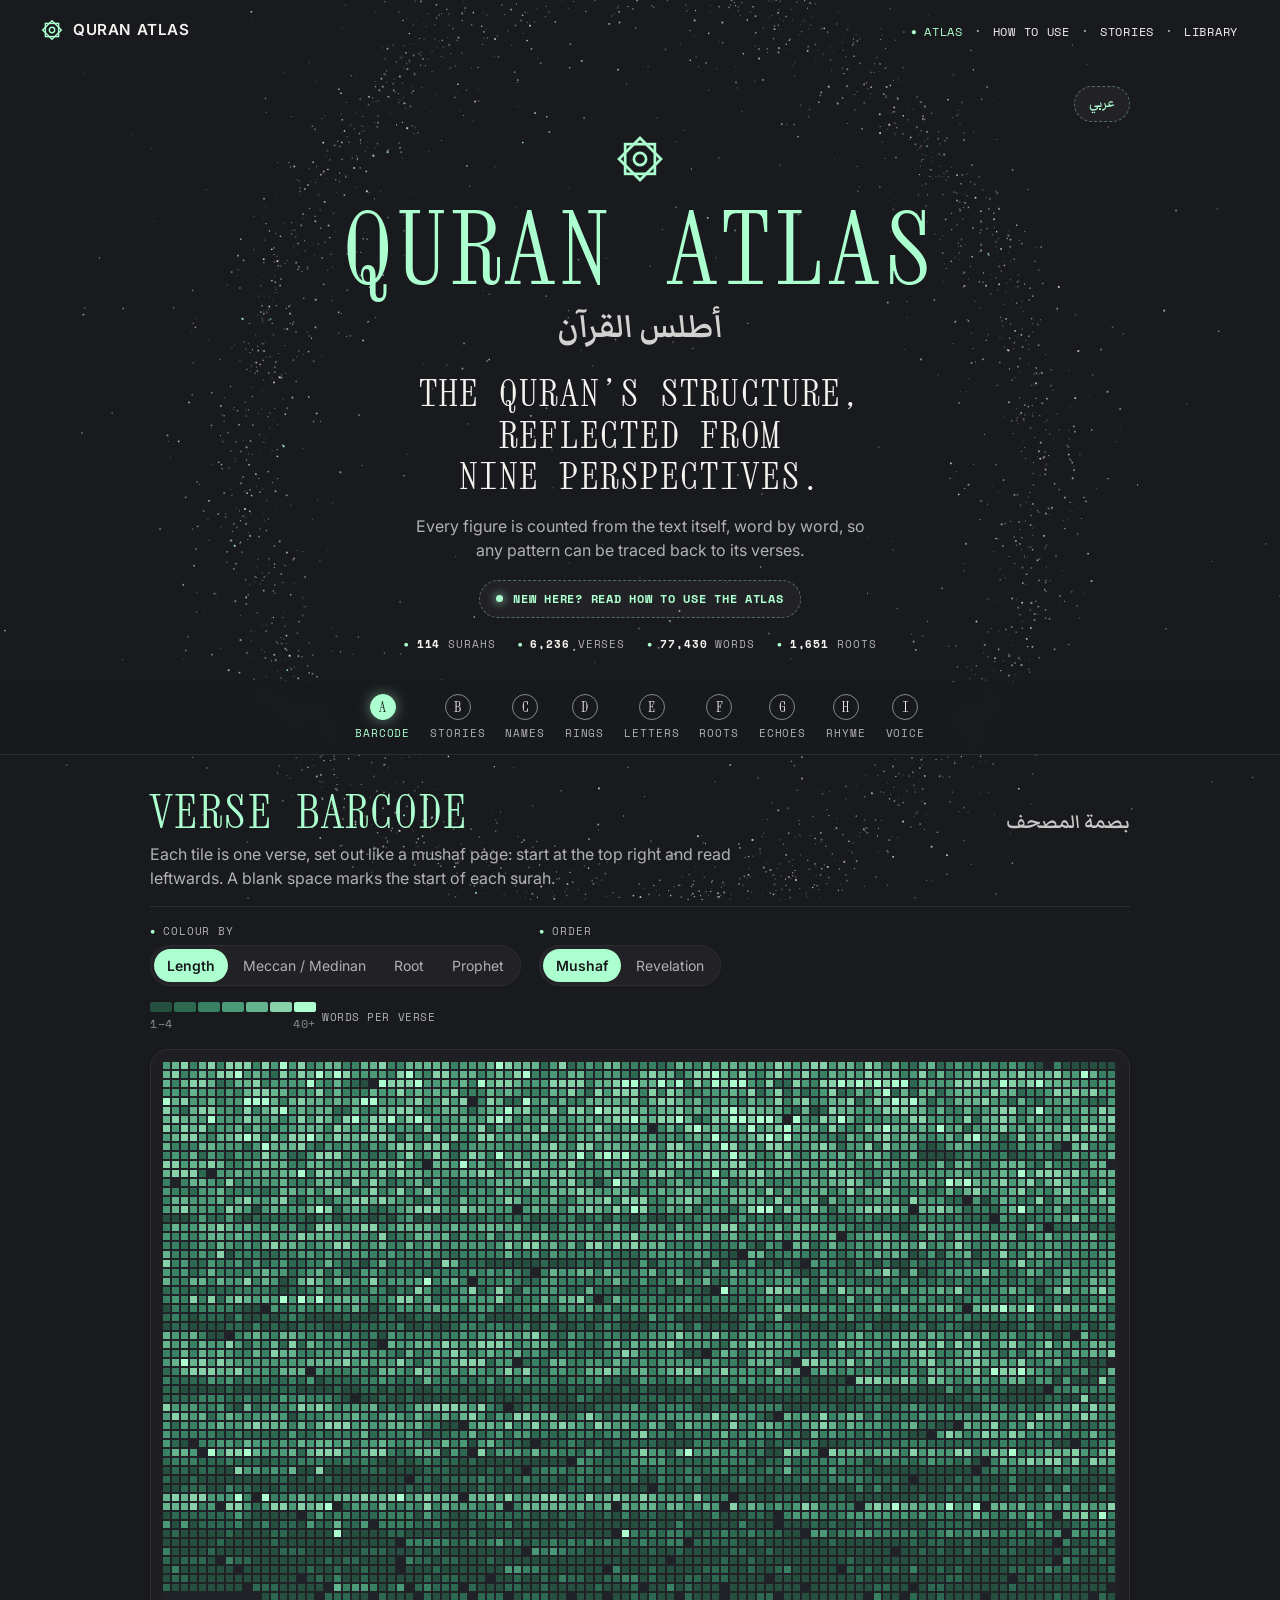
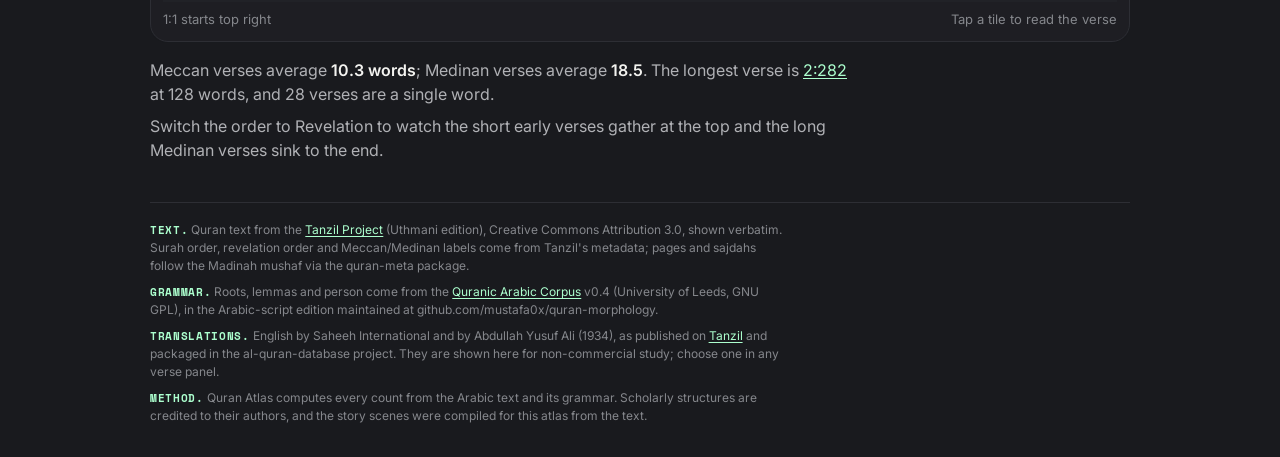
==== index.html @ 3cb7963a "Byotone-inspired redesign and remove Claude-only features - Dark charcoal with mint accent, Xanh Mon" ====
<!doctype html>
<html lang="en">
<head>
<meta charset="utf-8">
<meta name="viewport" content="width=device-width,initial-scale=1,viewport-fit=cover">
<style>
body{margin:0}img{max-width:100%}[hidden]:not([hidden=until-found i]){display:none!important}
</style>
<nav class="qa-nav inset" aria-label="Site"><div class="qa-nav-in"><a class="qa-brand" href="#"><svg viewBox="0 0 40 40" aria-hidden="true"><g fill="none" stroke="currentColor" stroke-width="2.4"><rect x="9" y="9" width="22" height="22"/><rect x="9" y="9" width="22" height="22" transform="rotate(45 20 20)"/><circle cx="20" cy="20" r="4.5"/></g></svg>Quran Atlas</a><ul class="qa-links"><li><a href="#" data-ar="الأطلس" aria-current="page">Atlas</a></li><li><a href="guide/" data-ar="كيف تستخدمه">How to use</a></li><li><a href="stories/" data-ar="القصص">Stories</a></li><li><a href="library/" data-ar="المكتبة">Library</a></li></ul></div></nav>
<title>Quran Atlas</title>
<meta name="description" content="Nine computed views of the Quran: verse barcode, stories, ring structure, opening letters, roots, echoes, rhyme, voice and name endings, with translation.">
<link rel="preconnect" href="https://fonts.googleapis.com">
<link rel="preconnect" href="https://fonts.gstatic.com" crossorigin>
<link rel="stylesheet" href="https://fonts.googleapis.com/css2?family=Xanh+Mono&family=Space+Mono:wght@400;700&family=Inter:wght@400;500;600&family=Amiri+Quran&family=Markazi+Text:wght@400;500;600;700&display=swap">
<link rel="stylesheet" href="https://api.fontshare.com/v2/css?f[]=general-sans@400,500,600&display=swap">
<style>
/* Layout: one column under an open masthead. Each view opens with a bilingual header
   (English left, Arabic right), then controls, the figure at full column width, and short
   computed notes. Verses open in a sheet that rises from the bottom. Palette: warm neutral
   paper with a deep teal accent by day; near-black with mint by night. Type: Inter and
   Inter Tight for Latin, Markazi Text for Arabic headings, Amiri Quran for the text itself. */
:root {
  color-scheme: dark;
  --paper: #191a1e; --leaf: #212227; --ink: #f3f3f0; --ink-2: #b0b1b5; --ink-3: #85878c;
  --rule: #2d2e34; --gold: #acffce; --gold-soft: #4f9c76; --lapis: #acffce; --tile-off: #27282e;
  --seq-0: #1f3a2e; --seq-1: #255040; --seq-2: #2d6851; --seq-3: #388163; --seq-4: #4b9a77; --seq-5: #66b48e; --seq-6: #88d2aa; --seq-7: #acffce;
  --c1: #6ea8fe; --c2: #ff8a5c; --c3: #3ddc97; --c4: #ffc84a; --c5: #ff8fbf; --c6: #8be36b; --c7: #b19cff; --c8: #ff6b6b;
  --mec: #3a3c44; --med: #acffce;
  --scrim: rgba(0, 0, 0, .62); --lift: 0 -10px 40px rgba(0, 0, 0, .6); --chip: rgba(255, 255, 255, .06);
  --f-display: "Xanh Mono", "Markazi Text", "Noto Naskh Arabic", ui-monospace, monospace;
  --f-ui: "General Sans", "Inter", "Markazi Text", system-ui, -apple-system, "Segoe UI", sans-serif;
  --f-mono: "Space Mono", ui-monospace, Menlo, monospace;
  --f-ar: "Markazi Text", "Noto Naskh Arabic", "Geeza Pro", Tahoma, serif;
  --f-quran: "Amiri Quran", "Amiri", "Scheherazade New", "Noto Naskh Arabic", "Geeza Pro", serif;
  --s-1: .875rem; --s0: 1rem; --s1: 1.125rem; --s2: 1.5rem; --s3: 2.125rem; --s4: 3.5rem;
  --col: 980px;
}
@media (prefers-color-scheme: dark) {
  :root:not([data-theme="light"]) {
    --paper: #191a1e; --leaf: #212227; --ink: #f3f3f0; --ink-2: #b0b1b5; --ink-3: #85878c;
    --rule: #2d2e34; --gold: #acffce; --gold-soft: #4f9c76; --lapis: #acffce; --tile-off: #27282e;
    --seq-0: #1f3a2e; --seq-1: #255040; --seq-2: #2d6851; --seq-3: #388163; --seq-4: #4b9a77; --seq-5: #66b48e; --seq-6: #88d2aa; --seq-7: #acffce;
    --c1: #6ea8fe; --c2: #ff8a5c; --c3: #3ddc97; --c4: #ffc84a; --c5: #ff8fbf; --c6: #8be36b; --c7: #b19cff; --c8: #ff6b6b;
    --mec: #3a3c44; --med: #acffce;
    --scrim: rgba(0, 0, 0, .62); --lift: 0 -10px 40px rgba(0, 0, 0, .6); --chip: rgba(255, 255, 255, .06);
    color-scheme: dark;
  }
}
:root[data-theme="dark"] {
  --paper: #191a1e; --leaf: #212227; --ink: #f3f3f0; --ink-2: #b0b1b5; --ink-3: #85878c;
  --rule: #2d2e34; --gold: #acffce; --gold-soft: #4f9c76; --lapis: #acffce; --tile-off: #27282e;
  --seq-0: #1f3a2e; --seq-1: #255040; --seq-2: #2d6851; --seq-3: #388163; --seq-4: #4b9a77; --seq-5: #66b48e; --seq-6: #88d2aa; --seq-7: #acffce;
  --c1: #6ea8fe; --c2: #ff8a5c; --c3: #3ddc97; --c4: #ffc84a; --c5: #ff8fbf; --c6: #8be36b; --c7: #b19cff; --c8: #ff6b6b;
  --mec: #3a3c44; --med: #acffce;
  --scrim: rgba(0, 0, 0, .62); --lift: 0 -10px 40px rgba(0, 0, 0, .6); --chip: rgba(255, 255, 255, .06);
  color-scheme: dark;
}

* { box-sizing: border-box; }
html { -webkit-text-size-adjust: 100%; }
body {
  background: var(--paper); color: var(--ink);
  font-family: var(--f-ui); font-size: var(--s0); line-height: 1.5; font-variant-numeric: lining-nums;
  padding-left: max(16px, env(safe-area-inset-left, 0px));
  padding-right: max(16px, env(safe-area-inset-right, 0px));
}
body::before { content: ""; position: fixed; inset: 0 0 auto; height: env(safe-area-inset-top, 0px); z-index: 10; background: var(--paper); }
body { background: transparent; }
.wrap { max-width: var(--col); margin: 0 auto; }
a { color: var(--lapis); text-underline-offset: 2px; }
button, select, input { font: inherit; color: inherit; }
:focus-visible { outline: 2px solid var(--gold); outline-offset: 2px; }
[lang="ar"] { font-family: var(--f-ar); }
.num { font-variant-numeric: lining-nums tabular-nums; }

/* masthead: a double gold rule frames the top, as on a mushaf page */
.masthead { margin-top: 8px; padding-block: 44px 26px; display: grid; gap: 14px; }
.mast-top { display: flex; align-items: center; justify-content: space-between; gap: 6px 16px; flex-wrap: wrap; }
.mast-name { display: flex; align-items: center; gap: 12px; min-width: 0; }
.mast-mark { width: 38px; height: 38px; color: var(--gold); flex: none; }
.mast-title { font-family: var(--f-display); font-weight: 700; font-size: var(--s4); line-height: .95; letter-spacing: -.035em; margin: 0; }
.mast-ar { font-family: var(--f-ar); font-weight: 600; color: var(--gold); font-size: calc(var(--s4) * .78); line-height: 1.3; }
.mast-lede { margin: 0; color: var(--ink); max-width: 24ch; font-family: var(--f-display); font-weight: 600; font-size: clamp(1.6rem, 4.4vw, 2.5rem); line-height: 1.1; letter-spacing: -.025em; text-wrap: balance; }
.mast-sub { margin: 0; color: var(--ink-2); max-width: 58ch; font-size: var(--s1); line-height: 1.5; }
.pbuh { font-family: var(--f-ar); font-size: .62em; font-weight: 500; color: var(--gold); vertical-align: super; line-height: 0; margin-inline-start: .3em; white-space: nowrap; }
.pbuh-note { grid-column: 1 / -1; margin: 2px 0 0; display: flex; gap: 8px; align-items: baseline; color: var(--ink-3); font-size: var(--s-1); }
.pbuh-note [lang="ar"] { color: var(--gold); font-size: 1.05rem; }
html[dir="rtl"] .pbuh-note > span:first-child { display: none; }
.st-name { margin: 6px 0 -4px; font-family: var(--f-display); font-weight: 600; font-size: var(--s2); letter-spacing: -.02em; }
.mast-studies { display: flex; align-items: center; gap: 10px 12px; text-decoration: none; color: var(--ink); border: 1px solid var(--rule); border-inline-start: 3px solid var(--gold); border-radius: 10px; padding: 10px 14px; background: var(--leaf, transparent); max-width: 60ch; }
.mast-studies:hover { border-color: var(--gold); }
.mast-studies .ms-k { font-family: var(--f-display); font-weight: 600; font-size: var(--s1); color: var(--gold); flex: none; }
.mast-studies .ms-t { font-size: var(--s-1); color: var(--ink-2); line-height: 1.35; min-width: 0; }
.mast-studies .ms-a { margin-inline-start: auto; color: var(--gold); flex: none; }
html[dir="rtl"] .mast-studies .ms-a { transform: scaleX(-1); }
.mast-guide { justify-self: start; font-size: var(--s-1); font-weight: 600; color: var(--ink); background: var(--chip); border: 1px solid var(--rule); border-radius: 999px; padding: 7px 14px; text-decoration: none; }
.mast-guide:hover { border-color: var(--ink-3); }
.facts { display: flex; flex-wrap: wrap; gap: 4px 16px; margin: 0; padding: 0; list-style: none; color: var(--ink-3); font-size: var(--s-1); }
.facts b { color: var(--ink); font-weight: 600; font-variant-numeric: lining-nums tabular-nums; }

/* tabs */
.tabs { position: sticky; top: env(safe-area-inset-top, 0px); z-index: 5; background: var(--paper);
  margin-inline: calc(-1 * max(16px, env(safe-area-inset-left, 0px))); padding-inline: max(16px, env(safe-area-inset-left, 0px));
  border-bottom: 1px solid var(--rule); }
.tabs-inner { max-width: var(--col); margin: 0 auto; display: flex; gap: 2px; overflow-x: auto; scrollbar-width: none; scroll-snap-type: x proximity; }
.tabs-inner::-webkit-scrollbar { display: none; }
.tab { flex: none; scroll-snap-align: start; background: none; border: 0; cursor: pointer; padding: 13px 11px 11px; color: var(--ink-2);
  font-size: 1rem; font-weight: 500; border-bottom: 3px solid transparent; white-space: nowrap; display: flex; align-items: baseline; gap: 6px; }
.tab:hover { color: var(--ink); }
.tab[aria-selected="true"] { color: var(--ink); border-bottom-color: var(--ink); font-weight: 600; }
.tab .soon { font-size: .6875rem; color: var(--ink-3); font-weight: 400; }

/* views */
main { padding-block: 22px 40px; }
.view { display: grid; gap: 16px; }
.vhead { display: grid; grid-template-columns: minmax(0, 1fr) auto; column-gap: 16px; row-gap: 4px; align-items: baseline;
  border-bottom: 1px solid var(--rule); padding-block: 4px 14px; }
.vtitle { font-family: var(--f-display); font-weight: 600; font-size: var(--s3); line-height: 1.05; margin: 0; text-wrap: balance; min-width: 0; }
.vdesc { grid-column: 1 / -1; margin: 0; color: var(--ink-2); max-width: 64ch; }
.vtitle-ar { font-family: var(--f-display); font-weight: 600; font-size: var(--s2); color: var(--gold); line-height: 1.3; text-align: end; }

.controls { display: flex; flex-wrap: wrap; gap: 12px 18px; align-items: flex-end; }
.ctl { display: grid; gap: 5px; min-width: 0; }
.ctl-label, .ctl > label { font-size: .8125rem; letter-spacing: .07em; text-transform: uppercase; color: var(--ink-3); font-weight: 500; }
.seg { display: inline-flex; flex-wrap: wrap; background: var(--chip); border-radius: 8px; padding: 3px; gap: 2px; }
.seg input { position: absolute; opacity: 0; pointer-events: none; }
.seg label { padding: 6px 11px; border-radius: 6px; cursor: pointer; font-size: var(--s-1); color: var(--ink-2); white-space: nowrap; }
.seg input:checked + label { background: var(--leaf); color: var(--ink); box-shadow: 0 1px 2px rgba(0,0,0,.12); font-weight: 500; }
.seg input:focus-visible + label { outline: 2px solid var(--gold); outline-offset: 1px; }
select { background: var(--leaf); border: 1px solid var(--rule); border-radius: 8px; padding: 7px 30px 7px 10px; font-size: var(--s-1); max-width: 100%;
  appearance: none; background-image: linear-gradient(45deg, transparent 50%, var(--ink-3) 50%), linear-gradient(135deg, var(--ink-3) 50%, transparent 50%);
  background-position: calc(100% - 15px) 52%, calc(100% - 10px) 52%; background-size: 5px 5px; background-repeat: no-repeat; }

.legend { display: flex; flex-wrap: wrap; gap: 6px 14px; align-items: center; font-size: var(--s-1); color: var(--ink-2); min-height: 22px; }
.legend .key { display: inline-flex; align-items: center; gap: 6px; }
.legend .sw { width: 12px; height: 12px; border-radius: 3px; flex: none; }
.legend .ramp { display: inline-flex; gap: 2px; align-items: center; }
.legend .ramp .sw { width: 22px; height: 10px; border-radius: 2px; }
.legend .ends { display: flex; justify-content: space-between; font-size: .75rem; color: var(--ink-3); }

.viz { position: relative; background: var(--leaf); border-radius: 10px; padding: 12px; }
.viz canvas { display: block; touch-action: manipulation; }
.viz canvas:focus-visible { outline: 2px solid var(--gold); outline-offset: 4px; border-radius: 2px; }
.viz-cap { display: flex; flex-wrap: wrap; justify-content: space-between; gap: 2px 10px; font-size: .8125rem; color: var(--ink-3); margin-top: 8px; }
.tip { position: absolute; z-index: 3; pointer-events: none; background: var(--ink); color: var(--paper); border-radius: 7px; padding: 6px 9px;
  font-size: var(--s-1); line-height: 1.35; box-shadow: 0 4px 14px rgba(0,0,0,.25); max-width: 240px; }
.tip b { font-weight: 600; font-variant-numeric: lining-nums tabular-nums; }
.tip .t2 { opacity: .8; }

.notes { display: grid; gap: 8px; color: var(--ink-2); max-width: 70ch; }
.notes p { margin: 0; }
.notes b { color: var(--ink); font-weight: 600; }
.notes .ar { font-family: var(--f-ar); color: var(--ink); }
.more { font-size: var(--s-1); }
.linkbtn { background: none; border: 0; padding: 0; color: var(--lapis); cursor: pointer; text-decoration: underline; text-underline-offset: 2px; font-size: inherit; }

.soon-card { background: var(--leaf); border-radius: 10px; padding: 18px; display: grid; gap: 8px; max-width: 70ch; }
.soon-card h3 { margin: 0; font-size: var(--s1); font-weight: 600; }
.soon-card p { margin: 0; color: var(--ink-2); }
.pill { display: inline-block; font-size: .6875rem; letter-spacing: .06em; text-transform: uppercase; color: var(--gold); border: 1px solid currentColor; border-radius: 999px; padding: 1px 8px; width: max-content; }

.sub { font-family: var(--f-display); font-weight: 600; font-size: var(--s2); line-height: 1.15; margin: 14px 0 -4px; text-wrap: balance; }
.subnote { margin: 0; color: var(--ink-2); max-width: 66ch; }
.dim { color: var(--ink-3); }
.ladder { list-style: none; margin: 0; padding: 0; display: grid; gap: 10px; }
.ladder li { display: grid; grid-template-columns: 12px minmax(0, 1fr); gap: 10px; align-items: start; padding-inline-start: calc(var(--lvl, 0) * 16px); }
.ladder .sw { width: 12px; height: 12px; border-radius: 3px; margin-top: 5px; }
.ladder .lad-top { font-variant-numeric: lining-nums tabular-nums; }
.ladder .lad-top .linkbtn { font-weight: 500; }
.chips { display: flex; flex-wrap: wrap; gap: 6px; }
.chipbtn { background: var(--chip); border: 1px solid transparent; border-radius: 999px; padding: 5px 11px; font-size: var(--s-1); cursor: pointer; color: var(--ink-2); }
.chipbtn[aria-pressed="true"] { border-color: var(--gold); color: var(--ink); }
.vocab-wrap { display: flex; flex-wrap: wrap; gap: 16px 24px; align-items: flex-start; }
.vocab-wrap > .viz { flex: none; }
.vocab-wrap > .notes { flex: 1 1 260px; min-width: 0; }
.pairbox { background: var(--leaf); border-radius: 10px; padding: 12px 14px; display: grid; gap: 8px; min-height: 48px; }
.pairbox .pb-head { font-variant-numeric: lining-nums tabular-nums; }
.pairbox .pb-head b { font-weight: 600; }
.rootchips { display: flex; flex-wrap: wrap; gap: 6px; }
.rootchip { display: inline-flex; gap: 6px; align-items: baseline; background: var(--chip); border-radius: 999px; padding: 3px 10px; font-size: var(--s-1); border: 0; cursor: pointer; color: var(--ink); }
.rootchip .ar { font-family: var(--f-ar); color: var(--gold); }
.btnrow { display: flex; flex-wrap: wrap; gap: 8px; }
svg text { font-family: var(--f-ui); }

.lt-grid { display: grid; grid-template-columns: repeat(10, minmax(0, 1fr)); gap: 4px; }
.lt-cell { aspect-ratio: 1 / 1.12; border: 0; border-radius: 6px; background: transparent; color: var(--ink-3); font-size: .6875rem; font-variant-numeric: lining-nums tabular-nums;
  display: grid; place-items: center; padding: 0; cursor: pointer; position: relative; line-height: 1; }
.lt-cell:hover { background: var(--chip); }
.lt-cell.on { background: color-mix(in oklab, var(--fam) 20%, var(--leaf)); color: var(--ink); box-shadow: inset 0 -3px 0 var(--fam); }
.lt-cell.on { display: flex; flex-direction: column; align-items: center; justify-content: center; gap: 1px; }
.lt-cell .n { font-size: .5625rem; color: var(--ink-2); line-height: 1; }
.lt-cell .l { font-family: var(--f-quran); font-size: clamp(.9rem, 4vw, 1.3rem); line-height: 1.05; color: var(--ink); white-space: nowrap; }
.lt-cell.long .l { font-size: clamp(.62rem, 2.7vw, .95rem); }
.fams { display: grid; gap: 10px; }
.fam { display: grid; grid-template-columns: 12px minmax(0, 1fr); gap: 10px; align-items: start; }
.fam .sw { width: 12px; height: 12px; border-radius: 3px; margin-top: 6px; }
.fam-rows { display: grid; gap: 4px; }
.fam-row { display: flex; flex-wrap: wrap; align-items: baseline; gap: 4px 10px; }
.fam-row .ar { font-family: var(--f-quran); font-size: 1.25rem; color: var(--gold); line-height: 1.5; }
.fam-row .nm { font-weight: 500; }
.follow { list-style: none; margin: 0; padding: 0; display: grid; gap: 2px; }
.follow li button { width: 100%; text-align: start; background: none; border: 0; border-bottom: 1px solid var(--rule); padding: 8px 2px; cursor: pointer;
  display: grid; grid-template-columns: minmax(0, 1fr) auto; gap: 2px 10px; align-items: center; color: inherit; }
.follow .who { font-size: var(--s-1); color: var(--ink-2); font-variant-numeric: lining-nums tabular-nums; }
.follow .who b { color: var(--ink); font-weight: 600; }
.follow .flag { font-size: .75rem; border-radius: 999px; padding: 1px 8px; background: var(--chip); color: var(--ink-3); white-space: nowrap; }
.follow .flag.yes { color: var(--gold); box-shadow: inset 0 0 0 1px var(--gold); background: none; }
.follow .ar { grid-column: 1 / -1; font-family: var(--f-quran); font-size: 1.3rem; line-height: 1.9; direction: rtl; text-align: right; }
.follow .ar .lt { color: var(--ink-3); }
.follow .ar mark { background: none; color: var(--gold); font-weight: 700; }
.strip { display: block; overflow: visible; }
.strip .lab { font-family: var(--f-quran); font-size: 20px; }
details.tbl { font-size: var(--s-1); }
details.tbl summary { cursor: pointer; color: var(--lapis); }
.tbl-wrap { overflow-x: auto; margin-top: 8px; }
.tbl-wrap table { border-collapse: collapse; font-variant-numeric: lining-nums tabular-nums; min-width: 100%; }
.tbl-wrap th, .tbl-wrap td { text-align: start; padding: 4px 0; padding-inline-end: 10px; border-bottom: 1px solid var(--rule); white-space: nowrap; }
.tbl-wrap th { font-weight: 500; color: var(--ink-3); font-size: .75rem; text-transform: uppercase; letter-spacing: .05em; }
.tbl-wrap td.ar { font-family: var(--f-quran); font-size: 1.1rem; }


.rt-search { position: relative; display: grid; gap: 5px; max-width: 520px; }
.rt-search input { background: var(--leaf); border: 1px solid var(--rule); border-radius: 10px; padding: 11px 12px; font-size: 1rem; width: 100%; }
.rt-search input:focus-visible { outline: 2px solid var(--gold); outline-offset: 1px; }
.rt-sugg { position: absolute; top: 100%; left: 0; right: 0; z-index: 6; margin-top: 4px; background: var(--leaf); border: 1px solid var(--rule); border-radius: 10px;
  box-shadow: 0 8px 24px rgba(0,0,0,.14); overflow: hidden; max-height: 340px; overflow-y: auto; }
.rt-sugg button { display: grid; grid-template-columns: 3.4rem minmax(0, 1fr) auto; gap: 10px; align-items: baseline; width: 100%; text-align: start; background: none; border: 0;
  border-bottom: 1px solid var(--rule); padding: 9px 12px; cursor: pointer; color: var(--ink); }
.rt-sugg button:hover, .rt-sugg button[aria-selected="true"] { background: var(--chip); }
.rt-sugg .ar { font-family: var(--f-ar); font-size: 1.15rem; color: var(--gold); direction: rtl; text-align: right; }
.rt-sugg .n { color: var(--ink-3); font-size: .75rem; font-variant-numeric: lining-nums tabular-nums; }
.rt-card { background: var(--leaf); border-radius: 12px; padding: 16px; display: grid; grid-template-columns: auto minmax(0, 1fr); gap: 4px 18px; align-items: center; }
.rt-card .big { font-family: var(--f-display); font-size: 3rem; line-height: 1; color: var(--gold); grid-row: span 3; direction: rtl; letter-spacing: .08em; }
.rt-card .lat { font-size: var(--s1); font-weight: 600; }
.rt-card .gl { color: var(--ink-2); }
.rt-card .stats { display: flex; flex-wrap: wrap; gap: 4px 14px; font-size: var(--s-1); color: var(--ink-3); }
.rt-card .stats b { color: var(--ink); font-weight: 600; font-variant-numeric: lining-nums tabular-nums; }
.rt-card .facts { grid-column: 1 / -1; margin: 8px 0 0; color: var(--ink-2); display: grid; gap: 6px; }
.formlist { display: grid; gap: 6px; max-width: 640px; }
.form { display: grid; grid-template-columns: minmax(5.5rem, auto) 3.6rem minmax(0, 1fr) 2.6rem; gap: 10px; align-items: center; }
.form .ar { font-family: var(--f-quran); font-size: 1.2rem; line-height: 1.35; direction: rtl; text-align: right; }
.form .pos { font-size: .6875rem; text-transform: uppercase; letter-spacing: .06em; color: var(--ink-3); }
.form .bar { height: 10px; border-radius: 0 4px 4px 0; background: var(--gold-soft); min-width: 2px; }
.form .n { font-variant-numeric: lining-nums tabular-nums; color: var(--ink-2); font-size: var(--s-1); text-align: right; }
.vlist { display: grid; gap: 8px; }
.vlist .vs { display: grid; grid-template-columns: 9.5rem minmax(0, 1fr); gap: 4px 10px; align-items: baseline; border-bottom: 1px solid var(--rule); padding-bottom: 6px; }
.vlist .vs .who { font-size: var(--s-1); color: var(--ink-2); }
.vlist .vs .refs { display: flex; flex-wrap: wrap; gap: 2px 8px; font-variant-numeric: lining-nums tabular-nums; }
@media (max-width: 520px) { .vlist .vs { grid-template-columns: 1fr; } .rt-card .big { font-size: 2.4rem; } }

.phr { list-style: none; margin: 0; padding: 0; display: grid; gap: 2px; }
.phr li > button { width: 100%; background: none; border: 0; border-bottom: 1px solid var(--rule); padding: 8px 2px; cursor: pointer; color: inherit;
  display: grid; grid-template-columns: minmax(0, 1fr) auto; gap: 2px 12px; align-items: center; text-align: start; }
.phr li > button[aria-pressed="true"] { background: var(--chip); }
.phr .ar { font-family: var(--f-quran); font-size: 1.25rem; line-height: 1.8; direction: rtl; text-align: right; grid-column: 1 / -1; }
.phr .meta { font-size: var(--s-1); color: var(--ink-3); font-variant-numeric: lining-nums tabular-nums; }
.phr .meta b { color: var(--ink); font-weight: 600; }
.pairs { display: grid; gap: 10px; }
.pcard { background: var(--leaf); border-radius: 10px; padding: 10px 14px 12px; display: grid; gap: 4px; }
.pcard .ph { display: flex; flex-wrap: wrap; gap: 4px 12px; align-items: baseline; font-size: var(--s-1); color: var(--ink-3); font-variant-numeric: lining-nums tabular-nums; }
.pcard .ph b { color: var(--ink); font-weight: 600; }
.pcard .line { display: grid; grid-template-columns: 3.4rem minmax(0, 1fr); gap: 8px; align-items: baseline; }
.pcard .line .r { font-size: var(--s-1); font-variant-numeric: lining-nums tabular-nums; }
.pcard .ar { font-family: var(--f-quran); font-size: 1.28rem; line-height: 1.9; direction: rtl; text-align: right; }
.pcard mark { background: color-mix(in oklab, var(--gold-soft) 32%, transparent); color: inherit; border-radius: 4px; padding: 0 2px; box-shadow: inset 0 -2px 0 var(--gold); }
.pcard .gap { display: inline-block; min-width: 1.2em; border-bottom: 2px dotted var(--gold); margin: 0 2px; }
.pcard .refs { display: flex; flex-wrap: wrap; gap: 4px 10px; font-variant-numeric: lining-nums tabular-nums; }

.legend .chipkey { display: inline-flex; align-items: center; gap: 6px; background: none; border: 1px solid transparent; border-radius: 999px; padding: 2px 8px 2px 4px; cursor: pointer; color: var(--ink-2); font-size: var(--s-1); }
.legend .chipkey[aria-pressed="true"] { border-color: var(--ink-3); color: var(--ink); }
.legend .chipkey .sw { width: 12px; height: 12px; border-radius: 3px; }
.runs { list-style: none; margin: 0; padding: 0; display: grid; gap: 2px; }
.runs li { display: grid; grid-template-columns: 5.2rem 5.6rem minmax(0, 1fr); gap: 2px 10px; align-items: baseline; border-bottom: 1px solid var(--rule); padding: 6px 0; }
.runs .rg { font-variant-numeric: lining-nums tabular-nums; font-size: var(--s-1); }
.runs .rk { display: inline-flex; gap: 6px; align-items: center; font-size: var(--s-1); color: var(--ink-2); }
.runs .rk .sw { width: 10px; height: 10px; border-radius: 2px; }
.runs .ws { font-family: var(--f-quran); font-size: 1.15rem; direction: rtl; text-align: right; line-height: 1.7; color: var(--ink); }
@media (max-width: 520px) { .runs li { grid-template-columns: 5rem minmax(0, 1fr); } .runs .ws { grid-column: 1 / -1; } }

.vocs { display: grid; gap: 4px; }
.voc > button { width: 100%; background: none; border: 0; padding: 6px 0; cursor: pointer; color: inherit; text-align: start;
  display: grid; grid-template-columns: minmax(0, 1.3fr) minmax(0, 1fr) 2.6rem; gap: 2px 12px; align-items: center; border-bottom: 1px solid var(--rule); }
.voc .lab { display: grid; gap: 0; min-width: 0; }
.voc .lab .en { font-size: var(--s-1); color: var(--ink); }
.voc .lab .ar { font-family: var(--f-quran); font-size: 1.1rem; color: var(--gold); direction: rtl; text-align: left; line-height: 1.6; }
.voc .bars { display: flex; height: 12px; gap: 2px; }
.voc .bars span { height: 100%; border-radius: 2px; min-width: 2px; }
.voc .n { text-align: end; font-variant-numeric: lining-nums tabular-nums; font-weight: 600; font-size: var(--s-1); }
.voc .refs { grid-column: 1 / -1; display: flex; flex-wrap: wrap; gap: 3px 10px; padding: 6px 0 10px; font-variant-numeric: lining-nums tabular-nums; }
.voc.sep { margin-top: 12px; }

.nm-layout { display: grid; grid-template-columns: minmax(0, 1fr); gap: 18px; }
@media (min-width: 860px) { .nm-layout { grid-template-columns: minmax(0, 1fr) minmax(0, 1fr); align-items: start; } }
.pairlist { list-style: none; margin: 0; padding: 0; display: grid; gap: 2px; }
.pairlist li > button { width: 100%; background: none; border: 0; border-bottom: 1px solid var(--rule); padding: 7px 4px; cursor: pointer; color: inherit; text-align: start;
  display: grid; grid-template-columns: minmax(0, 1fr) 5.8rem 2.2rem; gap: 2px 10px; align-items: center; }
.pairlist li > button[aria-pressed="true"] { background: var(--chip); }
.pairlist .en { font-size: var(--s-1); }
.pairlist .en .tr { color: var(--ink-3); }
.pairlist .ar { font-family: var(--f-quran); font-size: 1.15rem; color: var(--gold); direction: rtl; text-align: left; line-height: 1.6; display: block; }
.pairlist .bar { height: 10px; border-radius: 0 3px 3px 0; background: var(--gold-soft); }
.pairlist .n { text-align: end; font-weight: 600; font-variant-numeric: lining-nums tabular-nums; font-size: var(--s-1); }

.check { display: inline-flex; gap: 8px; align-items: center; font-size: var(--s-1); color: var(--ink-2); cursor: pointer; padding-bottom: 6px; }
.check input { width: 16px; height: 16px; accent-color: var(--gold); }
.tbl-scroll { overflow-x: auto; background: var(--leaf); border-radius: 10px; }
table.grid { border-collapse: separate; border-spacing: 0; font-variant-numeric: lining-nums tabular-nums; }
table.grid th, table.grid td { padding: 0; text-align: center; }
table.grid thead th { font-size: .6875rem; font-weight: 600; color: var(--ink-2); height: 34px; min-width: 28px; vertical-align: bottom; padding-bottom: 6px; border-bottom: 3px solid var(--mec); }
table.grid thead th.med { border-bottom-color: var(--med); }
table.grid thead th.corner { text-align: start; padding-inline-start: 10px; color: var(--ink-3); font-weight: 500; border-bottom-color: transparent; }
table.grid .rl { position: sticky; inset-inline-start: 0; z-index: 1; background: var(--leaf); text-align: start; padding: 6px 10px; min-width: 9.5rem; max-width: 11rem; font-size: var(--s-1); font-weight: 500; line-height: 1.25; border-right: 1px solid var(--rule); }
table.grid .rl .sh { display: none; }
@media (max-width: 560px) { table.grid .rl { min-width: 6.6rem; max-width: 7.4rem; padding: 6px 8px; } table.grid .rl .lg { display: none; } table.grid .rl .sh { display: inline; } }
table.grid thead .corner { position: sticky; inset-inline-start: 0; z-index: 2; background: var(--leaf); border-inline-end: 1px solid var(--rule); }
table.grid tbody tr:nth-child(odd) td, table.grid tbody tr:nth-child(odd) .rl { background: color-mix(in oklab, var(--chip) 60%, var(--leaf)); }
table.grid td button { width: 28px; height: 30px; border: 0; background: none; padding: 0; cursor: pointer; display: grid; place-items: center; }
table.grid td button span { display: block; border-radius: 50%; background: var(--gold); }
table.grid td button[aria-pressed="true"] span { box-shadow: 0 0 0 2px var(--leaf), 0 0 0 4px var(--ink); }
table.grid tr.book .rl { color: var(--ink-2); font-style: italic; }

/* verse sheet */
.scrim { position: fixed; inset: 0; background: var(--scrim); z-index: 20; }
.sheet { position: fixed; z-index: 21; left: 0; right: 0; bottom: 0; max-height: min(78vh, 760px); overflow-y: auto; overscroll-behavior: contain;
  background: var(--leaf); box-shadow: var(--lift); border-radius: 16px 16px 0 0;
  padding: 10px max(18px, env(safe-area-inset-right, 0px)) calc(18px + env(safe-area-inset-bottom, 0px)) max(18px, env(safe-area-inset-left, 0px)); }
.sheet-in { max-width: 760px; margin: 0 auto; display: grid; gap: 12px; }
.grip { width: 40px; height: 4px; border-radius: 2px; background: var(--rule); margin: 0 auto 2px; }
.sheet-head { display: flex; align-items: flex-start; gap: 12px; }
.sheet-head > div:first-child { flex: 1; min-width: 0; }
.sheet-ref { font-family: var(--f-display); font-weight: 600; font-size: var(--s3); line-height: 1; }
.sheet-name { color: var(--ink-2); font-size: var(--s-1); margin-top: 6px; }
.sheet-ar { font-family: var(--f-display); font-weight: 600; color: var(--gold); font-size: var(--s2); line-height: 1.3; }
.icon-btn { background: var(--chip); border: 0; border-radius: 999px; width: 36px; height: 36px; cursor: pointer; font-size: 20px; line-height: 1; color: var(--ink-2); flex: none; }
.sheet-meta { display: flex; flex-wrap: wrap; gap: 6px; }
.chip { font-size: .75rem; background: var(--chip); color: var(--ink-2); border-radius: 999px; padding: 3px 9px; }
.basmala { font-family: var(--f-quran); text-align: center; font-size: 1.35rem; color: var(--ink-2); line-height: 2; margin: 0; }
.vtext { font-family: var(--f-quran); font-size: 1.7rem; line-height: 2.25; margin: 0; text-align: right; word-spacing: .06em; }
.vtext .end { color: var(--gold); white-space: nowrap; }
.vtext .nw { white-space: nowrap; }
.vwords { display: flex; flex-wrap: wrap; gap: 10px 8px; direction: rtl; }
.vw { display: grid; justify-items: center; gap: 0; padding: 4px 6px 6px; border-radius: 8px; background: var(--chip); }
.vw .a { font-family: var(--f-quran); font-size: 1.45rem; line-height: 1.9; }
.vw .r { display: grid; justify-items: center; gap: 1px; background: none; border: 0; padding: 0 2px; cursor: pointer; color: var(--gold); }
.vw .r .rl { font-family: var(--f-ar); font-size: 1rem; text-decoration: underline; text-decoration-color: var(--rule); text-underline-offset: 3px; }
.vw .r .gl { font-family: var(--f-ui); font-size: .75rem; color: var(--ink-3); line-height: 1.2; max-width: 8em; text-align: center; }
.sheet-body { display: grid; gap: 10px; }
.vtrans { display: grid; gap: 4px; border-top: 1px solid var(--rule); padding-top: 10px; }
.vtrans p { margin: 0; font-size: 1.0625rem; line-height: 1.65; color: var(--ink); max-width: 68ch; }
.trby { font-size: .75rem; color: var(--ink-3); }
.pv { display: grid; gap: 2px; padding-block: 6px 10px; border-bottom: 1px solid var(--rule); }
.pv .vtext { font-size: 1.45rem; line-height: 2.1; }
.pv .tl { font-size: var(--s0); color: var(--ink); }
.tl { margin: 0; font-size: var(--s-1); line-height: 1.55; color: var(--ink-2); max-width: 70ch; }
.tl .pn { font-weight: 600; color: var(--gold); font-variant-numeric: lining-nums tabular-nums; margin-inline-end: 8px; }
.tl b { color: var(--ink); font-weight: 600; font-variant-numeric: lining-nums tabular-nums; }
.tr-pick { display: inline-flex; align-items: center; gap: 8px; }
.tr-pick select { padding-block: 6px; }
.follow .tl { grid-column: 1 / -1; text-align: start; }
.vw .r.none { color: var(--ink-3); cursor: default; font-family: var(--f-ar); font-size: .8125rem; }
.sheet-tools { display: flex; flex-wrap: wrap; gap: 10px 16px; align-items: center; font-size: var(--s-1); }
.btn { background: var(--chip); border: 0; border-radius: 8px; padding: 8px 12px; cursor: pointer; font-size: var(--s-1); color: var(--ink); }
.btn[aria-pressed="true"] { background: var(--ink); color: var(--paper); }
.sheet-nav { display: flex; justify-content: space-between; gap: 10px; border-top: 1px solid var(--rule); padding-top: 10px; }
.sheet-nav .btn { font-variant-numeric: lining-nums tabular-nums; }
.loading { color: var(--ink-3); font-size: var(--s-1); }

footer.credits { border-top: 1px solid var(--rule); padding-block: 18px 32px; color: var(--ink-3); font-size: .8125rem; display: grid; gap: 8px; }
footer.credits p { margin: 0; max-width: 80ch; }
footer.credits b { color: var(--ink-2); font-weight: 600; }
/* charts keep their own geometry; Arabic reading mode */
svg { direction: ltr; }
.lang-btn { background: var(--chip); border: 0; border-radius: 999px; padding: 5px 14px; cursor: pointer; font-family: var(--f-ar); font-size: 1.05rem; color: var(--ink); justify-self: end; }
html[lang="ar"] .lang-btn { font-family: var(--f-ui); font-size: var(--s-1); padding-block: 6px; }
html[lang="ar"] body { font-family: var(--f-ar); font-size: 1.1875rem; line-height: 1.75; }
html[lang="ar"] * { letter-spacing: 0 !important; }
html[lang="ar"] .mast-ar.en, html[lang="ar"] .vtitle-ar.en, html[lang="ar"] .sheet-ar.en { font-family: var(--f-display); }
html[lang="ar"] .gl, html[lang="ar"] .gloss { display: none !important; }
html[lang="ar"] .tab { font-size: 1.125rem; }

@media (max-width: 520px) {
  :root { --s3: 2rem; --s4: 2.75rem; --s2: 1.45rem; }
  .mast-mark { width: 32px; height: 32px; }
  .viz { padding: 8px; margin-inline: -6px; }
  .vtext { font-size: 1.55rem; }
}
@media (prefers-reduced-motion: reduce) { * { scroll-behavior: auto !important; } }

/* ---- byotone-inspired layer: typewriter capitals, mono labels, dashed pills ---- */
.masthead { padding-block: 64px 30px; gap: 18px; justify-items: center; text-align: center; }
.mast-top { flex-direction: column; justify-content: center; gap: 6px; }
.mast-name { flex-direction: column; gap: 14px; }
.mast-mark { width: 54px; height: 54px; color: var(--gold); }
.mast-title { font-family: var(--f-display); font-weight: 400; text-transform: uppercase; color: var(--gold); font-size: clamp(3rem, 9vw, 6.2rem); letter-spacing: .04em; line-height: .95; }
.mast-ar { font-size: clamp(1.8rem, 4.5vw, 2.6rem); color: var(--ink); opacity: .85; }
.mast-lede { font-family: var(--f-display); font-weight: 400; text-transform: uppercase; color: var(--ink); font-size: clamp(1.35rem, 3.4vw, 2.3rem); letter-spacing: .03em; line-height: 1.12; max-width: 30ch; margin-inline: auto; }
.mast-sub { color: var(--ink-2); max-width: 46ch; margin-inline: auto; font-size: var(--s0); }
.lang-btn, .mast-guide { font-family: var(--f-mono); font-size: .75rem; font-weight: 700; letter-spacing: .06em; text-transform: uppercase; color: var(--gold); background: rgba(255, 255, 255, .04); border: 1px dashed rgba(172, 255, 206, .35); border-radius: 999px; padding: 9px 16px; text-decoration: none; }
.lang-btn { position: absolute; inset-inline-end: 0; top: 18px; font-family: var(--f-ar); font-size: 1rem; padding: 5px 14px; font-weight: 500; letter-spacing: 0; text-transform: none; }
html[lang="ar"] .lang-btn { font-family: var(--f-mono); font-size: .75rem; }
.masthead { position: relative; }
.mast-guide { justify-self: center; display: inline-flex; align-items: center; gap: 10px; }
.mast-guide::before { content: ""; width: 7px; height: 7px; border-radius: 50%; background: currentColor; box-shadow: 0 0 10px currentColor; }
.mast-guide:hover, .lang-btn:hover { background: rgba(172, 255, 206, .08); border-color: var(--gold); }
.facts { justify-content: center; gap: 6px 22px; font-family: var(--f-mono); font-size: .6875rem; letter-spacing: .08em; text-transform: uppercase; color: var(--ink-2); }
.facts li::before { content: "● "; color: var(--gold); font-size: .55rem; vertical-align: 1px; }
.facts b { color: var(--ink); font-weight: 700; }

.tabs { background: rgba(25, 26, 30, .82); -webkit-backdrop-filter: blur(10px); backdrop-filter: blur(10px); border-bottom: 1px solid var(--rule); counter-reset: tab; }
.tabs-inner { justify-content: safe center; gap: 4px; }
.tab { font-family: var(--f-mono); font-size: .6875rem; letter-spacing: .08em; text-transform: uppercase; font-weight: 400; color: var(--ink-2); border-bottom: 0; padding: 12px 8px; display: flex; flex-direction: column; align-items: center; gap: 5px; counter-increment: tab; }
.tab::before { content: counter(tab, upper-alpha); display: grid; place-items: center; width: 24px; height: 24px; border: 1px solid var(--ink-3); border-radius: 50%; font-family: var(--f-display); font-size: .85rem; letter-spacing: 0; color: var(--ink); transition: background .15s, color .15s, border-color .15s; }
.tab:hover { color: var(--ink); }
.tab:hover::before { border-color: var(--gold); }
.tab[aria-selected="true"] { color: var(--gold); border-bottom: 0; font-weight: 400; }
.tab[aria-selected="true"]::before { background: var(--gold); border-color: var(--gold); color: #191a1e; box-shadow: 0 0 14px rgba(172, 255, 206, .45); }
html[lang="ar"] .tab { font-family: var(--f-ui); font-size: .9rem; letter-spacing: 0; }

.vhead { border-bottom: 1px solid var(--rule); padding-block: 10px 16px; }
.vtitle { font-family: var(--f-display); font-weight: 400; text-transform: uppercase; color: var(--gold); font-size: clamp(2rem, 5vw, 2.9rem); letter-spacing: .03em; }
.vtitle-ar { color: var(--ink); opacity: .8; font-family: var(--f-ar); }
.sub, .st-name { font-family: var(--f-display); font-weight: 400; text-transform: uppercase; letter-spacing: .03em; color: var(--ink); }
html[lang="ar"] .vtitle, html[lang="ar"] .sub, html[lang="ar"] .st-name, html[lang="ar"] .mast-title, html[lang="ar"] .mast-lede { font-family: var(--f-ar); text-transform: none; letter-spacing: 0; }
.ctl-label, .ctl > label { font-family: var(--f-mono); font-size: .6875rem; letter-spacing: .08em; color: var(--ink-2); font-weight: 400; }
.ctl-label::before, .ctl > label::before { content: "● "; color: var(--gold); font-size: .55rem; vertical-align: 1px; }
.seg { background: rgba(255, 255, 255, .04); border: 1px solid var(--rule); border-radius: 999px; padding: 3px; }
.seg label { border-radius: 999px; padding: 6px 13px; }
.seg input:checked + label { background: var(--gold); color: #191a1e; box-shadow: none; font-weight: 600; }
select { background-color: #222328; border-color: var(--rule); border-radius: 999px; padding-inline: 14px 32px; color: var(--ink); }
.btn { font-family: var(--f-mono); font-size: .75rem; font-weight: 700; letter-spacing: .05em; color: var(--gold); background: rgba(255, 255, 255, .04); border: 1px dashed rgba(172, 255, 206, .35); border-radius: 999px; padding: 8px 15px; }
.btn:hover { background: rgba(172, 255, 206, .08); border-color: var(--gold); }
.viz, .pairbox, .soon-card { background: rgba(32, 33, 38, .78); border: 1px solid var(--rule); border-radius: 18px; -webkit-backdrop-filter: blur(6px); backdrop-filter: blur(6px); }
.legend, .subnote, .notes .more, .dim { font-size: var(--s-1); }
.legend { font-family: var(--f-mono); font-size: .6875rem; letter-spacing: .05em; text-transform: uppercase; }
.pbuh-note { font-family: var(--f-mono); font-size: .6875rem; letter-spacing: .08em; text-transform: uppercase; }
.pbuh-note [lang="ar"] { font-family: var(--f-ar); text-transform: none; letter-spacing: 0; }
.tip { background: #f3f3f0; color: #191a1e; }
.sheet { background: #1e1f24; border-top: 1px solid var(--rule); }
footer.credits { font-size: .75rem; }
footer.credits b { font-family: var(--f-mono); font-weight: 700; text-transform: uppercase; letter-spacing: .06em; color: var(--gold); font-size: .6875rem; }
table.grid th[scope="col"] { font-family: var(--f-mono); }

:is(h1, h2, h3, .ct, .vtitle, .sub, .mast-title)[lang="ar"], :is(h1, h2, h3) [lang="ar"] { font-family: var(--f-ar); text-transform: none; letter-spacing: 0; }
html[lang="ar"] :is(.mast-guide, .facts, .ctl-label, .ctl > label, .legend, .btn, .pbuh-note, footer.credits b) { font-family: var(--f-ui); letter-spacing: 0; text-transform: none; }
html[lang="ar"] .tab::before { content: counter(tab, arabic-indic); }
</style>
<link rel="stylesheet" href="assets/site.css">
<script src="assets/site.js" defer></script>
</head>
<body>

<div class="wrap">
  <header class="masthead">
    <button class="lang-btn" id="lang-btn" lang="ar" aria-label="اقرأ بالعربية">عربي</button>
    <div class="mast-top">
      <div class="mast-name">
        <svg class="mast-mark" viewBox="0 0 40 40" aria-hidden="true"><g fill="none" stroke="currentColor" stroke-width="2"><rect x="9" y="9" width="22" height="22"/><rect x="9" y="9" width="22" height="22" transform="rotate(45 20 20)"/><circle cx="20" cy="20" r="4.5"/></g></svg>
        <h1 class="mast-title" id="mast-title">Quran Atlas</h1>
      </div>
      <div class="mast-ar" id="mast-ar" lang="ar" dir="rtl">أطلس القرآن</div>
    </div>
    <p class="mast-lede">The Quran’s structure, reflected from nine perspectives.</p>
    <p class="mast-sub">Every figure is counted from the text itself, word by word, so any pattern can be traced back to its verses.</p>
    <a class="mast-guide" href="guide/" >New here? Read how to use the Atlas</a>
    <ul class="facts" id="facts">
      <li><b>114</b> surahs</li><li><b>6,236</b> verses</li><li><b>77,430</b> words</li><li><b>1,651</b> roots</li>
    </ul>
  </header>
</div>

<nav class="tabs" aria-label="Views">
  <div class="tabs-inner" role="tablist" id="tablist"></div>
</nav>

<div class="wrap">
  <main id="main">
    <!-- Barcode -->
    <section class="view" id="v-barcode" role="tabpanel" aria-labelledby="t-barcode" hidden>
      <div class="vhead">
        <h2 class="vtitle">Verse barcode</h2>
        <div class="vtitle-ar" lang="ar" dir="rtl">بصمة المصحف</div>
        <p class="vdesc">Each tile is one verse, set out like a mushaf page: start at the top right and read leftwards. A blank space marks the start of each surah.</p>
      </div>
      <div class="controls">
        <div class="ctl">
          <span class="ctl-label" id="bc-mode-l">Colour by</span>
          <div class="seg" role="radiogroup" aria-labelledby="bc-mode-l">
            <input type="radio" name="bc-mode" id="bc-mode-len" value="len" checked><label for="bc-mode-len">Length</label>
            <input type="radio" name="bc-mode" id="bc-mode-mm" value="mm"><label for="bc-mode-mm">Meccan / Medinan</label>
            <input type="radio" name="bc-mode" id="bc-mode-root" value="root"><label for="bc-mode-root">Root</label>
            <input type="radio" name="bc-mode" id="bc-mode-pro" value="pro"><label for="bc-mode-pro">Prophet</label>
          </div>
        </div>
        <div class="ctl" id="bc-root-ctl" hidden>
          <label for="bc-root">Root</label>
          <select id="bc-root"><option>Loading roots…</option></select>
        </div>
        <div class="ctl" id="bc-pro-ctl" hidden>
          <label for="bc-pro">Prophet</label>
          <select id="bc-pro"></select>
        </div>
        <div class="ctl">
          <span class="ctl-label" id="bc-ord-l">Order</span>
          <div class="seg" role="radiogroup" aria-labelledby="bc-ord-l">
            <input type="radio" name="bc-ord" id="bc-ord-m" value="mushaf" checked><label for="bc-ord-m">Mushaf</label>
            <input type="radio" name="bc-ord" id="bc-ord-r" value="rev"><label for="bc-ord-r">Revelation</label>
          </div>
        </div>
      </div>
      <div class="legend" id="bc-legend" aria-live="polite"></div>
      <div class="viz" id="bc-viz">
        <canvas id="bc-canvas" tabindex="0" role="img" aria-label="Grid of all 6,236 verses. Use the arrow keys to move between verses and Enter to read one."></canvas>
        <div class="tip" id="bc-tip" hidden></div>
        <div class="viz-cap"><span id="bc-cap-a">1:1 starts top right</span><span id="bc-cap-b">Tap a tile to read the verse</span></div>
      </div>
      <div class="notes" id="bc-notes" aria-live="polite"></div>
    </section>
    <!-- Rings -->
    <section class="view" id="v-rings" role="tabpanel" aria-labelledby="t-rings" hidden>
      <div class="vhead">
        <h2 class="vtitle">Ring structure</h2>
        <div class="vtitle-ar" lang="ar" dir="rtl">النظم الحلقي</div>
        <p class="vdesc">Some scholars read surahs as rings: sections that mirror each other around a centre, A B C … C′ B′ A′. Below is one such reading of Al-Baqarah, a vocabulary check of it, and an echo map you can run on any surah.</p>
      </div>

      <h3 class="sub">Al-Baqarah as a ring</h3>
      <p class="subnote">Raymond Farrin divides the surah's 286 verses into nine sections that pair up around a centre (<i>Surat al-Baqara: A Structural Analysis</i>, 2010; <i>Structure and Qur'anic Interpretation</i>, 2014). Arcs join each section to its mirror. Tap a section to read its first verse.</p>
      <div class="viz" id="rg-ring"></div>
      <ol class="ladder" id="rg-ladder"></ol>

      <h3 class="sub">Does the vocabulary agree?</h3>
      <p class="subnote">Each square compares the roots used in two of Farrin's sections, weighting rare roots more than common ones. Outlined squares are the mirrored pairs. A ring built on themes need not show up in word counts, so this is a check, not a verdict.</p>
      <div class="vocab-wrap">
        <div class="viz" id="rg-vocab"></div>
        <div class="notes" id="rg-vocab-notes"><p class="loading">Counting roots…</p></div>
      </div>

      <h3 class="sub">Echo map for any surah</h3>
      <p class="subnote">Every verse is compared with every other verse in the surah by the roots they share. Bright squares off the diagonal are verses that echo each other; a refrain shows up as a lattice. Switch to Arcs to see the strongest echoes as arches over the surah.</p>
      <div class="controls">
        <div class="ctl">
          <label for="rg-surah">Surah</label>
          <select id="rg-surah"></select>
        </div>
        <div class="ctl">
          <span class="ctl-label" id="rg-mode-l">Show</span>
          <div class="seg" role="radiogroup" aria-labelledby="rg-mode-l">
            <input type="radio" name="rg-mode" id="rg-mode-map" value="map" checked><label for="rg-mode-map">Map</label>
            <input type="radio" name="rg-mode" id="rg-mode-arcs" value="arcs"><label for="rg-mode-arcs">Arcs</label>
          </div>
        </div>
      </div>
      <div class="chips" id="rg-chips" aria-label="Suggested surahs">
        <button class="chipbtn" data-s="2">2 Al-Baqarah</button>
        <button class="chipbtn" data-s="55">55 Ar-Rahman</button>
        <button class="chipbtn" data-s="26">26 Ash-Shuʿaraʾ</button>
        <button class="chipbtn" data-s="77">77 Al-Mursalat</button>
        <button class="chipbtn" data-s="12">12 Yusuf</button>
        <button class="chipbtn" data-s="37">37 As-Saffat</button>
      </div>
      <div class="viz" id="rg-map-wrap">
        <canvas id="rg-canvas" role="img" aria-label="Verse-by-verse similarity map for the selected surah"></canvas>
        <div id="rg-key"></div>
        <div class="tip" id="rg-tip" hidden></div>
        <div class="viz-cap"><span id="rg-cap-a"></span><span id="rg-cap-b">Tap to compare two verses</span></div>
      </div>
      <div class="pairbox" id="rg-pair" aria-live="polite"></div>
      <div class="notes" id="rg-notes"></div>
    </section>
    <!-- Letters -->
    <section class="view" id="v-letters" role="tabpanel" aria-labelledby="t-letters" hidden>
      <div class="vhead">
        <h2 class="vtitle">Opening letters</h2>
        <div class="vtitle-ar" lang="ar" dir="rtl">الحروف المقطعة</div>
        <p class="vdesc">Twenty-nine surahs open with letters recited one by one, such as Alif Lām Mīm. Their meaning is left open in the tradition, but where they fall, what follows them and how often their letters recur can all be counted.</p>
      </div>
      <div class="legend" id="lt-legend"></div>
      <div class="viz" id="lt-gridwrap">
        <div class="lt-grid" id="lt-grid" dir="rtl" role="list" aria-label="All 114 surahs, the 29 with opening letters highlighted"></div>
        <div class="viz-cap"><span>Surah 1 at top right, ten to a row</span><span>Tap a surah to read its opening</span></div>
      </div>
      <div class="notes" id="lt-notes"></div>

      <h3 class="sub">Families</h3>
      <div class="fams" id="lt-fams"></div>

      <h3 class="sub">What follows the letters</h3>
      <p class="subnote">The words right after the letters, with any word for the Book, the Quran, sending down or revelation marked in gold.</p>
      <div class="notes" id="lt-follow-notes"></div>
      <ol class="follow" id="lt-follow"></ol>
      <button class="btn" id="lt-follow-more" hidden>Show all 29</button>

      <h3 class="sub">Do the letters recur in their surahs?</h3>
      <p class="subnote">Each dot is one opening letter in one surah: how often that letter occurs in its own surah, compared with its rate across the whole Quran. Dots right of the line occur more often than usual. Gold dots are at least a quarter above the usual rate.</p>
      <div class="viz" id="lt-strip-wrap">
        <div id="lt-strip"></div>
        <div class="tip" id="lt-tip" hidden></div>
      </div>
      <div class="notes" id="lt-freq-notes"></div>
      <details class="tbl"><summary id="lt-table-sum">Table of all letter rates</summary><div class="tbl-wrap" id="lt-table"></div></details>
    </section>
    <!-- Roots -->
    <section class="view" id="v-roots" role="tabpanel" aria-labelledby="t-roots" hidden>
      <div class="vhead">
        <h2 class="vtitle">Root map</h2>
        <div class="vtitle-ar" lang="ar" dir="rtl">الجذور</div>
        <p class="vdesc">Most Arabic words grow from a root of three letters. Pick one of the Quran's 1,651 roots to see where it lives, the shapes it takes and the roots it keeps company with.</p>
      </div>
      <div class="rt-search">
        <label for="rt-q" class="ctl-label">Find a root</label>
        <input id="rt-q" type="search" autocomplete="off" spellcheck="false" placeholder="رحم, rhm or mercy" aria-controls="rt-sugg">
        <div class="rt-sugg" id="rt-sugg" role="listbox" hidden></div>
      </div>
      <div class="chips" id="rt-feat" aria-label="Featured roots"></div>
      <div class="rt-card" id="rt-card" aria-live="polite"></div>

      <h3 class="sub">Where it lives</h3>
      <div class="controls">
        <div class="ctl">
          <span class="ctl-label" id="rt-ord-l">Surahs in</span>
          <div class="seg" role="radiogroup" aria-labelledby="rt-ord-l">
            <input type="radio" name="rt-ord" id="rt-ord-m" value="mushaf" checked><label for="rt-ord-m">Mushaf order</label>
            <input type="radio" name="rt-ord" id="rt-ord-r" value="rev"><label for="rt-ord-r">Revelation order</label>
          </div>
        </div>
      </div>
      <div class="viz" id="rt-strip-wrap"><div id="rt-strip"></div><div class="tip" id="rt-tip" hidden></div></div>
      <div class="notes" id="rt-where"></div>

      <h3 class="sub">Word forms</h3>
      <div class="formlist" id="rt-forms"></div>

      <h3 class="sub">Travels with</h3>
      <p class="subnote">Roots that share verses with this one far more often than chance would predict. Thicker lines mean more shared verses. Tap a root to follow it.</p>
      <div class="viz" id="rt-net"></div>
      <div class="chips" id="rt-comp"></div>

      <h3 class="sub">Verses</h3>
      <div class="vlist" id="rt-verses"></div>
    </section>
    <!-- Echoes -->
    <section class="view" id="v-echoes" role="tabpanel" aria-labelledby="t-echoes" hidden>
      <div class="vhead">
        <h2 class="vtitle">Echoes</h2>
        <div class="vtitle-ar" lang="ar" dir="rtl">المتشابهات</div>
        <p class="vdesc">The Quran repeats itself on purpose: formulas, refrains and whole verses recur across surahs. Each arch below joins two places where the same phrase appears, from the opening of Al-Fatihah on the left to the end on the right.</p>
      </div>
      <div class="controls">
        <div class="ctl">
          <span class="ctl-label" id="ec-len-l">Phrases of</span>
          <div class="seg" role="radiogroup" aria-labelledby="ec-len-l">
            <input type="radio" name="ec-len" id="ec-len-3" value="3"><label for="ec-len-3">3+ words</label>
            <input type="radio" name="ec-len" id="ec-len-5" value="5" checked><label for="ec-len-5">5+ words</label>
            <input type="radio" name="ec-len" id="ec-len-8" value="8"><label for="ec-len-8">8+ words</label>
          </div>
        </div>
      </div>
      <div class="viz" id="ec-wrap">
        <canvas id="ec-canvas" role="img" aria-label="Arcs joining repeated phrases across the Quran"></canvas>
        <div class="tip" id="ec-tip" hidden></div>
        <div class="viz-cap"><span id="ec-cap"></span><span>Tap the line to see what repeats there</span></div>
      </div>
      <div class="pairbox" id="ec-sel" aria-live="polite"></div>

      <h3 class="sub">Most repeated phrases</h3>
      <ol class="phr" id="ec-list"></ol>

      <h3 class="sub">Confusable verses</h3>
      <p class="subnote">Pairs of verses that match almost word for word, the places memorisers learn to watch. The words that differ are marked in gold.</p>
      <div class="controls">
        <div class="ctl">
          <label for="ec-surah">Show pairs involving</label>
          <select id="ec-surah"></select>
        </div>
        <div class="ctl">
          <label for="ec-tr">Translation</label>
          <select id="ec-tr"></select>
        </div>
      </div>
      <div class="notes" id="ec-pair-notes"></div>
      <div class="pairs" id="ec-pairs"></div>
      <button class="btn" id="ec-more" hidden>Show more pairs</button>

      <h3 class="sub">Same verse, different surahs</h3>
      <p class="subnote">Verses that recur word for word in more than one surah.</p>
      <div class="pairs" id="ec-ident"></div>
    </section>
    <!-- Rhyme -->
    <section class="view" id="v-rhyme" role="tabpanel" aria-labelledby="t-rhyme" hidden>
      <div class="vhead">
        <h2 class="vtitle">Rhyme</h2>
        <div class="vtitle-ar" lang="ar" dir="rtl">الفواصل</div>
        <p class="vdesc">Most verses end on a rhyme, read as you would pause on the last word. Each row below is one surah, stretched to the full width, with every verse coloured by its end sound. Long single-colour rows are surahs that hold one rhyme throughout.</p>
      </div>
      <div class="legend" id="rh-legend" aria-label="Rhymes; tap one to highlight it"></div>
      <div class="viz" id="rh-wrap">
        <canvas id="rh-canvas" role="img" aria-label="End rhyme of every verse, one row per surah"></canvas>
        <div class="tip" id="rh-tip" hidden></div>
        <div class="viz-cap"><span>Surah 1 at top, verse 1 at the left of each row</span><span>Tap a row to open that surah below</span></div>
      </div>
      <div class="notes" id="rh-notes"></div>

      <h3 class="sub">Inside one surah</h3>
      <div class="controls">
        <div class="ctl"><label for="rh-surah">Surah</label><select id="rh-surah"></select></div>
      </div>
      <div class="chips" id="rh-chips">
        <button class="chipbtn" data-s="19">19 Maryam</button>
        <button class="chipbtn" data-s="55">55 Ar-Rahman</button>
        <button class="chipbtn" data-s="54">54 Al-Qamar</button>
        <button class="chipbtn" data-s="26">26 Ash-Shuʿaraʾ</button>
        <button class="chipbtn" data-s="18">18 Al-Kahf</button>
        <button class="chipbtn" data-s="36">36 Ya-Sin</button>
      </div>
      <div class="viz" id="rh-ribbon"></div>
      <div class="notes" id="rh-snotes"></div>
      <ol class="runs" id="rh-runs"></ol>

      <h3 class="sub">Refrains as a score</h3>
      <p class="subnote">Verses that return word for word inside a surah, drawn like notes on a stave. Each line spans the whole surah; each dot is one return of the refrain.</p>
      <div class="viz" id="rh-score"></div>
    </section>
    <!-- Voice -->
    <section class="view" id="v-voice" role="tabpanel" aria-labelledby="t-voice" hidden>
      <div class="vhead">
        <h2 class="vtitle">Voice</h2>
        <div class="vtitle-ar" lang="ar" dir="rtl">الالتفات</div>
        <p class="vdesc">Who is speaking, and to whom? Arabic marks person on every verb and pronoun, so each verse can be read for its I and We, its You, and its He, She and They. The Quran turns between them often, a device the rhetoricians called iltifāt.</p>
      </div>

      <h3 class="sub">Who is addressed</h3>
      <p class="subnote">Every call that opens with yā (O…), grouped by who is called. Each bar splits into verses from Meccan and Medinan surahs.</p>
      <div class="legend"><span class="key"><span class="sw" style="background:var(--mec)"></span>Meccan surahs</span><span class="key"><span class="sw" style="background:var(--med)"></span>Medinan surahs</span></div>
      <div class="vocs" id="vo-vocs"></div>
      <div class="notes" id="vo-voc-notes"></div>

      <h3 class="sub">I, You and They, surah by surah</h3>
      <div class="legend" id="vo-legend"></div>
      <div class="controls">
        <div class="ctl">
          <span class="ctl-label" id="vo-ord-l">Order surahs</span>
          <div class="seg" role="radiogroup" aria-labelledby="vo-ord-l">
            <input type="radio" name="vo-ord" id="vo-ord-m" value="mushaf" checked><label for="vo-ord-m">Mushaf</label>
            <input type="radio" name="vo-ord" id="vo-ord-r" value="rev"><label for="vo-ord-r">Revelation</label>
            <input type="radio" name="vo-ord" id="vo-ord-y" value="you"><label for="vo-ord-y">Most "you"</label>
          </div>
        </div>
      </div>
      <div class="viz" id="vo-wrap">
        <canvas id="vo-canvas" role="img" aria-label="Share of first, second and third person markers in each surah"></canvas>
        <div class="tip" id="vo-tip" hidden></div>
        <div class="viz-cap"><span id="vo-cap">Surah 1 at top</span><span>Tap a row to read it verse by verse</span></div>
      </div>
      <div class="notes" id="vo-notes"></div>

      <h3 class="sub">Verse by verse</h3>
      <div class="controls">
        <div class="ctl"><label for="vo-surah">Surah</label><select id="vo-surah"></select></div>
      </div>
      <div class="chips" id="vo-chips">
        <button class="chipbtn" data-s="1">1 Al-Fatihah</button>
        <button class="chipbtn" data-s="93">93 Ad-Duha</button>
        <button class="chipbtn" data-s="12">12 Yusuf</button>
        <button class="chipbtn" data-s="72">72 Al-Jinn</button>
        <button class="chipbtn" data-s="36">36 Ya-Sin</button>
        <button class="chipbtn" data-s="49">49 Al-Hujurat</button>
      </div>
      <div class="viz" id="vo-stream"></div>
      <div class="notes" id="vo-snotes"></div>
    </section>
    <!-- Names -->
    <section class="view" id="v-names" role="tabpanel" aria-labelledby="t-names" hidden>
      <div class="vhead">
        <h2 class="vtitle">Name endings</h2>
        <div class="vtitle-ar" lang="ar" dir="rtl">خواتيم الآيات</div>
        <p class="vdesc">Hundreds of verses close on a pair of God's names, such as Forgiving and Merciful or Mighty and Wise. Which pairs occur, how the names join up, and what the verses before them are about can all be counted.</p>
      </div>
      <div class="nm-layout">
        <div>
          <h3 class="sub" style="margin-top:0">Pairs that close verses</h3>
          <ol class="pairlist" id="nm-pairs"></ol>
          <button class="btn" id="nm-more" hidden>Show all pairs</button>
        </div>
        <div>
          <h3 class="sub" style="margin-top:0">How the names pair up</h3>
          <p class="subnote">Each line joins two names that close a verse together; thicker lines close more verses. Tap a name to light up its partners.</p>
          <div class="viz" id="nm-net"></div>
        </div>
      </div>
      <div class="pairbox" id="nm-detail" aria-live="polite"></div>

      <h3 class="sub">Common closing words</h3>
      <p class="subnote">The most frequent last words of verses, names or not. Tap one to list its verses.</p>
      <ol class="phr" id="nm-close"></ol>
    </section>
    <!-- Stories -->
    <section class="view" id="v-stories" role="tabpanel" aria-labelledby="t-stories" hidden>
      <div class="vhead">
        <h2 class="vtitle">Stories</h2>
        <div class="vtitle-ar" lang="ar" dir="rtl">القصص</div>
        <p class="vdesc">The Quran tells its stories in pieces, returning to the same prophets across many surahs and choosing different scenes each time. Below: where each prophet is named, then the story of every prophet broken into scenes, surah by surah.</p>
        <p class="pbuh-note"><span>Peace be upon them all</span> <span lang="ar" dir="rtl">عليهم السلام</span></p>
      </div>

      <h3 class="sub">Prophets across the surahs</h3>
      <div class="controls">
        <div class="ctl">
          <span class="ctl-label" id="st-ord-l">Order surahs</span>
          <div class="seg" role="radiogroup" aria-labelledby="st-ord-l">
            <input type="radio" name="st-ord" id="st-ord-m" value="mushaf" checked><label for="st-ord-m">Mushaf</label>
            <input type="radio" name="st-ord" id="st-ord-r" value="rev"><label for="st-ord-r">Revelation</label>
          </div>
        </div>
      </div>
      <div class="viz" id="st-dots-wrap"><div id="st-dots"></div><div class="tip" id="st-tip" hidden></div></div>
      <div class="notes" id="st-notes"></div>

      <h3 class="sub">Stories, scene by scene</h3>
      <p class="subnote">Each row is a scene, in approximate story order; each column is a surah that tells part of it. Larger dots mean more verses. Tap a dot, then read the whole passage with its translation.</p>
      <div class="controls">
        <div class="ctl">
          <label for="st-story">Prophet</label>
          <select id="st-story"></select>
        </div>
        <div class="ctl">
          <span class="ctl-label" id="st-cord-l">Columns in</span>
          <div class="seg" role="radiogroup" aria-labelledby="st-cord-l">
            <input type="radio" name="st-cord" id="st-cord-r" value="rev" checked><label for="st-cord-r">Revelation order</label>
            <input type="radio" name="st-cord" id="st-cord-m" value="mushaf"><label for="st-cord-m">Mushaf order</label>
          </div>
        </div>
        <label class="check" id="st-theme-l" for="st-theme"><input type="checkbox" id="st-theme"> <span id="st-theme-t">Include mentions of the Book given to Musa</span></label>
      </div>
      <div class="legend"><span class="key"><span class="sw" style="background:var(--mec)"></span>Meccan surah</span><span class="key"><span class="sw" style="background:var(--med)"></span>Medinan surah</span></div>
      <h4 class="st-name" id="st-name" aria-live="polite"></h4>
      <div class="tbl-scroll" id="st-grid-wrap"><table class="grid" id="st-grid"></table></div>
      <div class="pairbox" id="st-sel" aria-live="polite"></div>
      <div class="notes" id="st-gnotes"></div>
    </section>
  </main>

  <footer class="credits" id="credits">
    <p><b>Text.</b> Quran text from the <a href="https://tanzil.net" target="_blank" rel="noopener">Tanzil Project</a> (Uthmani edition), Creative Commons Attribution 3.0, shown verbatim. Surah order, revelation order and Meccan/Medinan labels come from Tanzil's metadata; pages and sajdahs follow the Madinah mushaf via the quran-meta package.</p>
    <p><b>Grammar.</b> Roots, lemmas and person come from the <a href="https://corpus.quran.com" target="_blank" rel="noopener">Quranic Arabic Corpus</a> v0.4 (University of Leeds, GNU GPL), in the Arabic-script edition maintained at github.com/mustafa0x/quran-morphology.</p>
    <p><b>Translations.</b> English by Saheeh International and by Abdullah Yusuf Ali (1934), as published on <a href="https://tanzil.net/trans/" target="_blank" rel="noopener">Tanzil</a> and packaged in the al-quran-database project. They are shown here for non-commercial study; choose one in any verse panel.</p>
    <p><b>Method.</b> Quran Atlas computes every count from the Arabic text and its grammar. Scholarly structures are credited to their authors, and the story scenes were compiled for this atlas from the text.</p>
  </footer>
</div>

<div class="scrim" id="scrim" hidden></div>
<aside class="sheet" id="sheet" role="dialog" aria-modal="true" aria-labelledby="sheet-ref" hidden>
  <div class="sheet-in">
    <div class="grip" aria-hidden="true"></div>
    <div class="sheet-head">
      <div>
        <div class="sheet-ref" id="sheet-ref">1:1</div>
        <div class="sheet-name" id="sheet-name"></div>
      </div>
      <div class="sheet-ar" id="sheet-ar" lang="ar" dir="rtl"></div>
      <button class="icon-btn" id="sheet-close" aria-label="Close">×</button>
    </div>
    <div class="sheet-meta" id="sheet-meta"></div>
    <div class="sheet-body" id="sheet-body"></div>
    <div class="sheet-tools">
      <div class="tr-pick"><label for="sheet-tr" class="ctl-label">Translation</label><select id="sheet-tr"></select></div>
      <button class="btn" id="sheet-roots" aria-pressed="false">Show roots</button>
      <a id="sheet-link" href="https://quran.com/1/1" target="_blank" rel="noopener">Tafsir and recitation on Quran.com ↗</a>
    </div>
    <nav class="sheet-nav" aria-label="Neighbouring verses">
      <button class="btn" id="sheet-prev">‹ Previous</button>
      <button class="btn" id="sheet-next">Next ›</button>
    </nav>
  </div>
</aside>

<script>
(() => {
'use strict';

/* ---------- language ----------
   English is written in the page. Arabic comes from LL(en, ar) where a string is built from data,
   from the AR dictionary (exact English -> Arabic) for fixed strings, and from AR_HTML for fixed
   passages that carry markup. el(), canvas text and a watcher on the page apply them, and show
   digits in Arabic-Indic form. Switching language reloads the page in the other language. */
const AR = /*AR-DICT*/{"The Quran’s structure, reflected from nine perspectives.":"بنية القرآن من تسع زوايا.","Every figure is counted from the text itself, word by word, so any pattern can be traced back to its verses.":"كل رقم هنا محسوب من النص نفسه، كلمةً كلمة، فيمكن تتبّع أي نمط إلى آياته.","The Quran tells its stories in pieces, returning to the same prophets across many surahs and choosing different scenes each time. Below: where each prophet is named, then the story of every prophet broken into scenes, surah by surah.":"يروي القرآن قصصه متفرقة، فيعود إلى الأنبياء أنفسهم في سور كثيرة ويختار في كل مرة مشاهد مختلفة. وفيما يلي: مواضع ذكر كل نبي باسمه، ثم قصة كل نبي مقسّمة إلى مشاهد، سورةً سورة.","Prophet":"النبي","Peace be upon them all":"عليهم السلام جميعًا","Prophets by surah, and the scenes of every prophet's story, surah by surah.":"الأنبياء بحسب السور، ومشاهد قصة كل نبي سورةً سورة.","Nine ways to see the Quran's structure. Every figure here is counted from the text itself, word by word, so you can check any pattern by tapping through to the verses.":"تسع طرق لرؤية بنية القرآن. كل رقم هنا معدود من النص نفسه، كلمةً كلمة، فتستطيع أن تتحقق من أي نمط بالانتقال إلى الآيات.","Studies":"دراسات","Library":"المكتبة","New here? Read how to use the Atlas":"جديد هنا؟ اقرأ كيف تستخدم الأطلس","Books":"كتب","Free books: Stories from the Quran, eight picture books for children, and this Atlas as a 112-page book to print":"كتب مجانية بالإنجليزية: «قصص من القرآن»، ثمانية كتب مصوّرة للأطفال، وهذا الأطلس كتابًا من 112 صفحة يُطبع","Six illustrated deep dives: the middle of the Quran, Ar-Rahman’s pairs, Musa’s story as a transit map, and more":"ست دراسات مصوّرة معمّقة: منتصف القرآن، ومثنّى سورة الرحمن، وقصة موسى خريطةَ مواصلات، وغير ذلك","Views":"العروض","Barcode":"البصمة","Stories":"القصص","Names":"الأسماء","Rings":"الحلقات","Letters":"الحروف","Roots":"الجذور","Echoes":"المتشابهات","Rhyme":"الفواصل","Voice":"الالتفات","Close":"إغلاق","Translation":"الترجمة","Show roots":"اعرض الجذور","Hide roots":"أخفِ الجذور","Tafsir and recitation on Quran.com ↗":"التفسير والتلاوة على موقع Quran.com ↗","Neighbouring verses":"الآيات المجاورة","‹ Previous":"› السابقة","Next ›":"التالية ‹","Loading verse…":"جارٍ تحميل الآية…","Loading passage…":"جارٍ تحميل المقطع…","The translation did not load. Check your connection and reopen the verse.":"تعذّر تحميل الترجمة. تحقّق من الاتصال وأعد فتح الآية.","Sajdah":"سجدة","Read in English":"Read in English","Each tile is one verse, set out like a mushaf page: start at the top right and read leftwards. A blank space marks the start of each surah.":"كل مربّع آية، مصفوفة كصفحة المصحف: ابدأ من أعلى اليمين واقرأ نحو اليسار. وتدلّ المسافة الفارغة على بداية كل سورة.","Colour by":"التلوين بحسب","Length":"الطول","Meccan / Medinan":"المكي والمدني","Root":"الجذر","Prophet":"النبي","Order":"الترتيب","Mushaf":"المصحف","Revelation":"النزول","Grid of all 6,236 verses. Use the arrow keys to move between verses and Enter to read one.":"شبكة الآيات كلها، 6,236 آية. استعمل مفاتيح الأسهم للتنقل بين الآيات، وEnter لقراءة إحداها.","Tap a tile to read the verse":"اضغط مربّعًا لتقرأ الآية","1:1 starts top right":"1:1 تبدأ من أعلى اليمين","Words per verse":"كلمات الآية","Mentions in the verse":"مرات الورود في الآية","Words from this root in the verse":"كلمات هذا الجذر في الآية","Not present":"غير موجود","Loading roots…":"جارٍ تحميل الجذور…","Featured":"مختارة","Most frequent":"الأكثر ورودًا","In revelation order the short, dense verses of the early surahs fill the top of the grid, and the long Medinan verses gather at the end.":"في ترتيب النزول تملأ الآياتُ القصيرة الكثيفة في السور الأولى أعلى الشبكة، وتجتمع الآيات المدنية الطويلة في آخرها.","Switch the order to Revelation to watch the short early verses gather at the top and the long Medinan verses sink to the end.":"غيّر الترتيب إلى «النزول» لترى الآيات المبكرة القصيرة تجتمع في الأعلى، والآيات المدنية الطويلة تنزل إلى الآخر.","Labels and revelation order follow Tanzil metadata, based on the 1924 Egyptian standard edition. The order applies to whole surahs; verses keep their place inside each surah, and scholars dispute the dating of some surahs.":"الوصف بالمكي والمدني وترتيب النزول من بيانات تنزيل، المبنية على المصحف المصري الصادر سنة 1924. والترتيب يشمل السور كاملة؛ وتبقى الآيات في مواضعها داخل كل سورة، ويختلف العلماء في زمن نزول بعض السور.","The Quran tells its stories in pieces, returning to the same figures across many surahs and choosing different scenes each time. Below: where each prophet is named, then the stories of Musa, Ibrahim and Nuh broken into scenes, surah by surah.":"يروي القرآن قصصه متفرقة، يعود إلى الشخصيات نفسها في سور كثيرة، ويختار في كل مرة مشاهد مختلفة. وفيما يلي: أين يُسمّى كل نبي، ثم قصص موسى وإبراهيم ونوح مقسّمة إلى مشاهد، سورةً سورة.","Prophets across the surahs":"الأنبياء عبر السور","Where each prophet is named, surah by surah":"أين يُسمّى كل نبي، سورةً سورة","Order surahs":"ترتيب السور","Mushaf order":"ترتيب المصحف","Revelation order":"ترتيب النزول","shaded columns: Medinan surahs":"الأعمدة المظللة: سور مدنية","Counts are of names only. Prophets are also referred to by title or pronoun, such as Yunus as \"the man of the fish\", so they appear in more verses than are counted here.":"العدّ للأسماء وحدها. ويُشار إلى الأنبياء أيضًا بالألقاب والضمائر، كتسمية يونس «صاحب الحوت»، فهم يرِدون في آيات أكثر مما عُدّ هنا.","Stories, scene by scene":"القصص، مشهدًا مشهدًا","Story":"القصة","Musa":"موسى","Ibrahim":"إبراهيم","Nuh":"نوح","Columns in":"الأعمدة بحسب","Each row is a scene, in approximate story order; each column is a surah that tells part of it. Larger dots mean more verses. Tap a dot, then read the whole passage with its translation.":"كل صف مشهد، بترتيب القصة على وجه التقريب؛ وكل عمود سورة تروي شيئًا منه. والنقاط الأكبر آيات أكثر. اضغط نقطة، ثم اقرأ المقطع كاملًا.","Scene / Surah":"المشهد / السورة","Tap a dot to see the verses of that telling.":"اضغط نقطة لترى آيات تلك الرواية.","Gathering the stories…":"جارٍ جمع القصص…","Hundreds of verses close on a pair of God's names, such as Forgiving and Merciful or Mighty and Wise. Which pairs occur, how the names join up, and what the verses before them are about can all be counted.":"مئات الآيات تُختم باسمين من أسماء الله، مثل «الغفور الرحيم» و«العزيز الحكيم». ويمكن أن يُعدّ أيّ الأزواج يرد، وكيف تترابط الأسماء، وعمّ تتحدث الآيات التي تسبقها.","Pairs that close verses":"أزواج تختم الآيات","How the names pair up":"كيف تقترن الأسماء","Each line joins two names that close a verse together; thicker lines close more verses. Tap a name to light up its partners.":"كل خط يصل بين اسمين يختمان آية معًا؛ والخطوط الأغلظ تختم آيات أكثر. اضغط اسمًا لتضيء الأسماء المقترنة به.","Network of divine names that close verses together":"شبكة أسماء الله التي تختم الآيات معًا","Common closing words":"خواتيم شائعة","The most frequent last words of verses, names or not. Tap one to list its verses.":"أكثر الكلمات ورودًا في أواخر الآيات، أسماءً كانت أو غيرها. اضغط إحداها لتعرض آياتها.","Its verses lean on these roots far more than the Quran overall:":"تكثر آياته من هذه الجذور أكثر بكثير من القرآن عامة:","Show all pairs":"اعرض الأزواج كلها","Reading verse endings…":"جارٍ قراءة خواتيم الآيات…","Some scholars read surahs as rings: sections that mirror each other around a centre, A B C … C′ B′ A′. Below is one such reading of Al-Baqarah, a vocabulary check of it, and an echo map you can run on any surah.":"يقرأ بعض العلماء السور حلقاتٍ: أقسامًا يقابل بعضها بعضًا حول مركز، A B C … C′ B′ A′. وفيما يلي قراءة من هذا النوع لسورة البقرة، وفحص لها بالمفردات، وخريطة أصداء تصلح لأي سورة.","Al-Baqarah as a ring":"سورة البقرة حلقةً","Does the vocabulary agree?":"هل توافقها المفردات؟","Each square compares the roots used in two of Farrin's sections, weighting rare roots more than common ones. Outlined squares are the mirrored pairs. A ring built on themes need not show up in word counts, so this is a check, not a verdict.":"كل مربع يقارن الجذور المستعملة في قسمين من أقسام فارين، مع إعطاء الجذور النادرة وزنًا أكبر من الشائعة. والمربعات المحاطة هي الأزواج المتقابلة. والحلقة المبنية على المعاني قد لا تظهر في عدّ الألفاظ، فهذا فحص لا حكم.","Similarity of shared vocabulary between the nine sections; mirrored pairs outlined.":"تشابه المفردات المشتركة بين الأقسام التسعة؛ والأزواج المتقابلة محاطة.","Shared vocabulary":"المفردات المشتركة","Counting roots…":"جارٍ عدّ الجذور…","Counting shared roots…":"جارٍ عدّ الجذور المشتركة…","Echo map for any surah":"خريطة الأصداء لأي سورة","Every verse is compared with every other verse in the surah by the roots they share. Bright squares off the diagonal are verses that echo each other; a refrain shows up as a lattice. Switch to Arcs to see the strongest echoes as arches over the surah.":"تُقارَن كل آية بكل آية أخرى في السورة بحسب الجذور المشتركة. والمربعات المضيئة بعيدًا عن القطر آيات يردّد بعضها بعضًا؛ واللازمة تظهر شبكةً. انتقل إلى «الأقواس» لترى أقوى الأصداء أقواسًا فوق السورة.","Surah":"السورة","Show":"العرض","Map":"خريطة","Arcs":"أقواس","Suggested surahs":"سور مقترحة","Verse-by-verse similarity map for the selected surah":"خريطة التشابه آيةً آية للسورة المختارة","Similarity (square-root scale)":"التشابه (بمقياس الجذر التربيعي)","Similarity is the cosine of rarity-weighted root counts: 1 means the same roots in the same proportions, 0 means no roots in common. Common roots such as God, say and be count for little.":"التشابه هو جيب تمام الزاوية بين أعداد الجذور الموزونة بندرتها: 1 يعني الجذور نفسها بالنسب نفسها، و0 يعني لا جذر مشتركًا. والجذور الشائعة مثل «الله» و«قال» و«كان» قليلة الوزن.","Section widths to scale, except A′ (two verses), widened to stay visible":"عرض الأقسام بمقياسها، إلا A′ (آيتان) فقد وُسّع ليبقى ظاهرًا","verse 1":"الآية 1","Belief and disbelief":"الإيمان والكفر","Law given to the Children of Israel":"شريعة بني إسرائيل","Abraham is tested":"ابتلاء إبراهيم","The Kaʿbah becomes the qiblah":"الكعبة قبلةً","The Muslims will be tested":"ابتلاء المسلمين","Law given to the Muslims":"شريعة المسلمين","Tap to compare two verses":"اضغط لتقارن آيتين","Tap a verse on the line to see its echoes":"اضغط آية على الخط لترى أصداءها","Tap any square to see which roots two verses share.":"اضغط أي مربع لترى الجذور المشتركة بين آيتين.","Tap a point on the line to see that verse’s strongest echoes.":"اضغط نقطة على الخط لترى أقوى أصداء تلك الآية.","These two verses share no roots.":"لا جذر مشترك بين هاتين الآيتين.","same verse":"الآية نفسها","Strongest other echoes:":"أقوى الأصداء الأخرى: ","No two verses here share many rare roots.":"لا تشترك آيتان هنا في جذور نادرة كثيرة.","No verses here share enough rare roots to draw an arc.":"لا تشترك آيات هنا في جذور نادرة تكفي لرسم قوس.","Twenty-nine surahs open with letters recited one by one, such as Alif Lām Mīm. Their meaning is left open in the tradition, but where they fall, what follows them and how often their letters recur can all be counted.":"تسع وعشرون سورة تُفتتح بحروف تُقرأ حرفًا حرفًا، مثل «الم». ومعناها متروك في التراث، لكن مواضعها وما يليها ومقدار تكرار حروفها كلها مما يُعدّ.","All 114 surahs, the 29 with opening letters highlighted":"السور كلها، 114 سورة، ومُبرزة منها الـ29 المفتتحة بالحروف","Surah 1 at top right, ten to a row":"السورة 1 في أعلى اليمين، عشر سور في كل صف","Tap a surah to read its opening":"اضغط سورة لتقرأ فاتحتها","Families":"العائلات","Alif Lām openings":"المفتتحة بـ«الم» و«الر»","Ḥā Mīm":"الحواميم","Ṭā openings":"المفتتحة بالطاء","Single letters and others":"حرف واحد وغير ذلك","What follows the letters":"ما يلي الحروف","The words right after the letters, with any word for the Book, the Quran, sending down or revelation marked in gold.":"الكلمات التي تلي الحروف مباشرة، وقد عُلّمت بالذهبي كل كلمة تدل على الكتاب أو القرآن أو التنزيل أو الوحي.","Show all 29":"اعرض الـ29 كلها","Loading the openings…":"جارٍ تحميل الفواتح…","Book":"الكتاب","A verse later":"بعد آية","Other subject":"موضوع آخر","Do the letters recur in their surahs?":"هل تتكرر الحروف في سورها؟","Each dot is one opening letter in one surah: how often that letter occurs in its own surah, compared with its rate across the whole Quran. Dots right of the line occur more often than usual. Gold dots are at least a quarter above the usual rate.":"كل نقطة حرف من حروف الفواتح في سورة واحدة: كم يتكرر في سورته مقارنةً بمعدّله في القرآن كله. والنقاط يمين الخط تتكرر أكثر من المعتاد. والنقاط الذهبية تزيد على المعتاد بالربع على الأقل.","Rate of each opening letter in its own surah relative to the whole Quran. Table below.":"معدّل كل حرف من حروف الفواتح في سورته نسبةً إلى القرآن كله. والجدول أدناه.","usual rate":"المعدّل المعتاد","Table of all letter rates":"جدول معدّلات الحروف كلها","Most Arabic words grow from a root of three letters. Pick one of the Quran's 1,651 roots to see where it lives, the shapes it takes and the roots it keeps company with.":"تنبت أكثر الكلمات العربية من جذر من ثلاثة أحرف. اختر جذرًا من جذور القرآن البالغة 1,651 لترى أين يسكن، وما الصيغ التي يأخذها، وما الجذور التي يصاحبها.","Find a root":"ابحث عن جذر","رحم, rhm or mercy":"مثل: رحم","Featured roots":"جذور مختارة","No root matches. Try Arabic letters (رحم), Latin letters (rhm) or an English word (mercy).":"لا جذر مطابق. جرّب أحرفًا عربية (رحم)، أو أحرفًا لاتينية (rhm)، أو كلمة إنجليزية (mercy).","Where it lives":"أين يسكن","Surahs in":"السور بحسب","Uses per 1,000 words in each surah":"مرات الورود لكل 1,000 كلمة في كل سورة","Meccan surah":"سورة مكية","Medinan surah":"سورة مدنية","Word forms":"صيغ الكلمات","Travels with":"يصاحب","Roots that share verses with this one far more often than chance would predict. Thicker lines mean more shared verses. Tap a root to follow it.":"جذور تشارك هذا الجذر في الآيات أكثر بكثير مما تقتضيه المصادفة. والخطوط الأغلظ آيات مشتركة أكثر. اضغط جذرًا لتنتقل إليه.","Roots that share verses with the selected root":"جذور تشارك الجذر المختار في الآيات","This root is too rare to measure the company it keeps.":"هذا الجذر أندر من أن تُقاس صحبته.","No root shares its verses notably more often than chance.":"لا جذر يشاركه آياته أكثر مما تقتضيه المصادفة بوضوح.","Verses":"الآيات","Show every verse":"اعرض كل الآيات","Every occurrence is a verb: the Quran never uses this root as a noun.":"كل وروده فعل: لم يستعمل القرآن هذا الجذر اسمًا قط.","Every occurrence is a noun or adjective: the Quran never uses this root as a verb.":"كل وروده اسم أو صفة: لم يستعمل القرآن هذا الجذر فعلًا قط.","The Quran repeats itself on purpose: formulas, refrains and whole verses recur across surahs. Each arch below joins two places where the same phrase appears, from the opening of Al-Fatihah on the left to the end on the right.":"يتكرر القرآن عن قصد: صيغ ولوازم وآيات كاملة تعود عبر السور. وكل قوس أدناه يصل بين موضعين ترد فيهما العبارة نفسها، من أول الفاتحة على اليسار إلى آخر المصحف على اليمين.","Phrases of":"عبارات من","3+ words":"3 كلمات فأكثر","5+ words":"5 كلمات فأكثر","8+ words":"8 كلمات فأكثر","Arcs joining repeated phrases across the Quran":"أقواس تصل بين العبارات المتكررة في القرآن","Tap the line to see what repeats there":"اضغط الخط لترى ما يتكرر هناك","Tap the line under the arches to see what repeats at that verse, or pick a phrase from the list below.":"اضغط الخط تحت الأقواس لترى ما يتكرر عند تلك الآية، أو اختر عبارة من القائمة أدناه.","Most repeated phrases":"أكثر العبارات تكرارًا","Confusable verses":"متشابهات الحفظ","Pairs of verses that match almost word for word, the places memorisers learn to watch. The words that differ are marked in gold.":"أزواج من الآيات تتطابق كلماتها تقريبًا، وهي المواضع التي يتنبّه لها الحفّاظ. والكلمات المختلفة معلّمة بالذهبي.","Show pairs involving":"اعرض الأزواج في","All surahs":"كل السور","Show more pairs":"اعرض أزواجًا أخرى","Same verse, different surahs":"آية واحدة في سور مختلفة","Verses that recur word for word in more than one surah.":"آيات تتكرر بلفظها في أكثر من سورة.","Finding repeated phrases…":"جارٍ البحث عن العبارات المتكررة…","No phrase of this length from this verse recurs elsewhere. Try a shorter length or a nearby verse.":"لا تتكرر عبارة بهذا الطول من هذه الآية في موضع آخر. جرّب طولًا أقصر أو آية مجاورة.","Also at:":"وترد أيضًا في:","missing word":"كلمة ناقصة","Most verses end on a rhyme, read as you would pause on the last word. Each row below is one surah, stretched to the full width, with every verse coloured by its end sound. Long single-colour rows are surahs that hold one rhyme throughout.":"تنتهي أكثر الآيات بفاصلة تُقرأ بالوقف على آخر كلمة. وكل صف أدناه سورة ممدودة بعرض الصفحة، وكل آية ملوّنة بصوت خاتمتها. والصفوف الطويلة ذات اللون الواحد سور تلتزم فاصلة واحدة من أولها إلى آخرها.","Rhymes; tap one to highlight it":"الفواصل؛ اضغط إحداها لإبرازها","End rhyme of every verse, one row per surah":"فاصلة كل آية، صف لكل سورة","Surah 1 at top, verse 1 at the left of each row":"السورة 1 في الأعلى، والآية 1 في يسار كل صف","Tap a row to open that surah below":"اضغط صفًّا لتفتح تلك السورة أدناه","Rhymes are read in pause, so final short vowels and nunation drop away and -ān sounds where -an is written. The long vowels ī and ū before the same consonant count as one rhyme, as in Al-Fatihah.":"تُقرأ الفواصل بالوقف، فتسقط الحركات القصيرة الأخيرة والتنوين، ويُنطق ما كُتب ـًا ألفًا. والياء والواو المدّيتان قبل الحرف نفسه فاصلة واحدة، كما في الفاتحة.","Inside one surah":"داخل سورة واحدة","Refrains as a score":"اللوازم نوتةً موسيقية","Verses that return word for word inside a surah, drawn like notes on a stave. Each line spans the whole surah; each dot is one return of the refrain.":"آيات تعود بلفظها داخل السورة، مرسومة كالنوتات على المدرج الموسيقي. كل خط يمتد على السورة كلها؛ وكل نقطة عودة للازمة.","Refrains drawn as notes along each surah":"اللوازم مرسومة نوتاتٍ على امتداد كل سورة","Who is speaking, and to whom? Arabic marks person on every verb and pronoun, so each verse can be read for its I and We, its You, and its He, She and They. The Quran turns between them often, a device the rhetoricians called iltifāt.":"مَن المتكلم، ومَن المخاطَب؟ تُعلِّم العربية الضمير في كل فعل وضمير، فيمكن قراءة كل آية بمتكلّمها ومخاطَبها وغائبها. والقرآن ينتقل بينها كثيرًا، وهو ما سمّاه البلاغيون «الالتفات».","Who is addressed":"مَن المخاطَب","Every call that opens with yā (O…), grouped by who is called. Each bar splits into verses from Meccan and Medinan surahs.":"كل نداء يبدأ بـ«يا»، مجموعًا بحسب المنادى. وكل عمود ينقسم إلى آيات من سور مكية وأخرى مدنية.","Meccan surahs":"سور مكية","Medinan surahs":"سور مدنية","Reading pronouns…":"جارٍ قراءة الضمائر…","Tap a row to list its verses. \"Our Lord\" counts only where it is a call (the accusative form); \"Say\" counts the singular command qul.":"اضغط صفًّا لتعرض آياته. ولا يُعدّ «ربّنا» إلا حيث يكون نداءً (بالنصب)؛ ويُعدّ في «قل» فعل الأمر المفرد.","I, You and They, surah by surah":"المتكلم والمخاطب والغائب، سورةً سورة","Most \"you\"":"الأكثر خطابًا","Share of first, second and third person markers in each surah":"نسبة علامات المتكلم والمخاطب والغائب في كل سورة","Surah 1 at top · Medinan surahs ticked at the right edge":"السورة 1 في الأعلى · والسور المدنية معلّمة عند الحافة اليمنى","Earliest revealed at top · Medinan ticked at right":"الأقدم نزولًا في الأعلى · والمدنية معلّمة يمينًا","Most \"you\" at top · Medinan ticked at right":"الأكثر خطابًا في الأعلى · والمدنية معلّمة يمينًا","Counted from verb endings and pronouns in the Quranic Arabic Corpus. This is grammatical person, not the identity of the speaker: \"We\" may be God, the angels or the jinn, depending on the passage.":"معدود من لواحق الأفعال والضمائر في المدوّنة القرآنية العربية. وهذا ضمير نحوي لا هوية المتكلم: فـ«نحن» قد تكون الله أو الملائكة أو الجن، بحسب السياق.","Verse by verse":"آيةً آية","Tap a row to read it verse by verse":"اضغط صفًّا لتقرأه آيةً آية","Farrin's ring structure of Al-Baqarah: sections A to D mirror D′ to A′ around the centre E, verses 142 to 152.":"بنية سورة البقرة الحلقية عند فارين: الأقسام من A إلى D تقابل D′ إلى A′ حول المركز E، الآيات من 142 إلى 152.","mirrors":"يقابل","the centre":"المركز","God's creation and knowledge":"خلق الله وعلمه",",":"،","and":"و",";":"؛","1 Al-Fatihah":"1 الفاتحة","2 Al-Baqarah":"2 البقرة","12 Yusuf":"12 يوسف","18 Al-Kahf":"18 الكهف","19 Maryam":"19 مريم","26 Ash-Shuʿaraʾ":"26 الشعراء","36 Ya-Sin":"36 يس","37 As-Saffat":"37 الصافات","49 Al-Hujurat":"49 الحجرات","54 Al-Qamar":"54 القمر","55 Ar-Rahman":"55 الرحمن","72 Al-Jinn":"72 الجن","77 Al-Mursalat":"77 المرسلات","93 Ad-Duha":"93 الضحى"}/*END-AR-DICT*/;
const AR_HTML = /*AR-HTML*/{"Raymond Farrin divides the surah's 286 verses into nine sections that pair up around a centre (Surat al-Baqara: A Structural Analysis, 2010; Structure and Qur'anic Interpretation, 2014). Arcs join each section to its mirror. Tap a section to read its first verse.":"يقسّم ريموند فارين آيات السورة الـ286 تسعة أقسام يقابل بعضها بعضًا حول مركز (<i>Surat al-Baqara: A Structural Analysis</i>، 2010؛ <i>Structure and Qur'anic Interpretation</i>، 2014). وتصل الأقواس بين كل قسم ومقابله. اضغط قسمًا لتقرأ أول آياته."}/*END-AR-HTML*/;
const LANG_KEY = 'qpa:lang';
const LANG = (() => {
  const m = location.hash.match(/~(ar|en)$/);
  if (m) { history.replaceState(null, '', location.pathname + location.search + location.hash.replace(/~(ar|en)$/, '')); try { localStorage.setItem(LANG_KEY, m[1]); } catch (e) {} return m[1]; }
  try { const v = localStorage.getItem(LANG_KEY); if (v === 'ar' || v === 'en') return v; } catch (e) {}
  return /^ar\b/i.test(navigator.language || '') ? 'ar' : 'en';
})();
const isAr = () => LANG === 'ar';
const LL = (en, ar) => LANG === 'ar' ? ar : en; // not L: several views use L for a layout
const DIGITS = '٠١٢٣٤٥٦٧٨٩';
const arDigits = s => String(s).replace(/(\d),(?=\d{3}(?!\d))/g, '$1٬').replace(/(\d)\.(?=\d)/g, '$1٫').replace(/%/g, '٪').replace(/\d/g, d => DIGITS[d]).replace(/′(?!\u200E)/g, '′\u200E'); // the mark keeps A′ reading A′ inside Arabic text
const normTxt = t => String(t).replace(/\s+/g, ' ').trim();
function tx(v) {
  if (LANG !== 'ar' || v == null) return v;
  const s = String(v), a = AR[normTxt(s)];
  return arDigits(a == null ? s : s.match(/^\s*/)[0] + a + s.match(/\s*$/)[0]);
}
function arCount(n, one, two, few, many) { return n === 1 ? one : n === 2 ? two : (n % 100 >= 3 && n % 100 <= 10 ? fmt(n) + ' ' + few : fmt(n) + ' ' + (many || one)); }
if (LANG === 'ar') {
  const C = CanvasRenderingContext2D.prototype, fd = Object.getOwnPropertyDescriptor(C, 'font');
  Object.defineProperty(C, 'font', { configurable: true, get() { return fd.get.call(this); }, set(v) { fd.set.call(this, String(v).replace(/(\d+(?:\.\d+)?)px/, (m, n) => (n * 1.15).toFixed(1) + 'px')); } });
  for (const f of ['fillText', 'strokeText', 'measureText']) { const o = C[f]; C[f] = function (t, ...r) { return o.call(this, tx(t), ...r); }; }
}
// translate a piece of the page that was written in English: whole passages first, then text and labels
function localize(root) {
  if (LANG !== 'ar' || !root) return;
  const walk = n => {
    if (n.nodeType === 3) { if (/[A-Za-z0-9%]/.test(n.nodeValue)) n.nodeValue = tx(n.nodeValue); return; }
    if (n.nodeType !== 1 || n.matches('script, style, body [lang="en"], body [lang="ar"], .vtext, .basmala')) return;
    for (const a of ['aria-label', 'placeholder', 'title']) if (n.hasAttribute(a)) n.setAttribute(a, tx(n.getAttribute(a)));
    if (n.children.length) { const h = AR_HTML[normTxt(n.textContent)]; if (h != null) { n.innerHTML = arDigits(h); return; } }
    for (const c of Array.from(n.childNodes)) walk(c);
  };
  walk(root);
}
function watch(root) {
  if (LANG !== 'ar' || !root) return;
  new MutationObserver(recs => { for (const r of recs) for (const n of r.addedNodes) { const p = n.parentElement; if (p && p.closest('body [lang="en"], body [lang="ar"], .vtext')) continue; localize(n); } }).observe(root, { childList: true, subtree: true });
}

/* ---------- small utilities ---------- */
const $ = (s, el = document) => el.querySelector(s);
const $$ = (s, el = document) => Array.from(el.querySelectorAll(s));
const fmt = n => n.toLocaleString('en-US');
const clamp = (x, a, b) => Math.max(a, Math.min(b, x));
const reduceMotion = () => window.matchMedia('(prefers-reduced-motion: reduce)').matches;
const AR_DIGITS = '٠١٢٣٤٥٦٧٨٩';
const arNum = n => String(n).replace(/\d/g, d => AR_DIGITS[d]);
function el(tag, attrs = {}, ...kids) {
  const e = document.createElement(tag);
  for (const [k, v] of Object.entries(attrs)) {
    if (v == null || v === false) continue;
    if (k === 'class') e.className = v; else if (k === 'text') e.textContent = tx(v);
    else if (k.startsWith('on')) e.addEventListener(k.slice(2), v);
    else e.setAttribute(k, v === true ? '' : (k === 'aria-label' || k === 'title' || k === 'placeholder') ? tx(v) : v);
  }
  for (const k of kids) if (k != null) e.append(k.nodeType ? k : document.createTextNode(tx(k)));
  return e;
}
function store(key, val) { try { if (val === undefined) return localStorage.getItem('qpa:' + key); localStorage.setItem('qpa:' + key, val); } catch (e) { return null; } }

/* ---------- data ---------- */
const cache = {};
function load(name) {
  if (!cache[name]) cache[name] = fetch('data/' + name + '.json').then(r => {
    if (!r.ok) throw new Error('Could not load ' + name + ' (' + r.status + ')');
    return r.json();
  }).catch(e => { delete cache[name]; throw e; });
  return cache[name];
}

/* ---------- translations ---------- */
const TR_OPTS = LL([['en.sahih', 'Saheeh International'], ['en.yusufali', 'Yusuf Ali'], ['off', 'Arabic only']], [['off', 'بلا ترجمة'], ['en.sahih', 'صحيح إنترناشونال (إنجليزية)'], ['en.yusufali', 'يوسف علي (إنجليزية)']]);
const TR_KEY = LL('tr', 'tr-ar');
const TR = {
  pref: (() => { const v = store(TR_KEY); return TR_OPTS.some(o => o[0] === v) ? v : LL('en.sahih', 'off'); })(),
  get() { return this.pref === 'off' ? Promise.resolve(null) : load(this.pref).catch(() => null); },
  set(v) {
    if (v === this.pref) return;
    this.pref = v; store(TR_KEY, v);
    $$('select.tr-select').forEach(x => { x.value = v; });
    window.dispatchEvent(new Event('qpa:tr'));
  },
  bind(sel) {
    sel.classList.add('tr-select'); sel.textContent = '';
    TR_OPTS.forEach(([v, l]) => sel.append(el('option', { value: v, text: l })));
    sel.value = this.pref; sel.addEventListener('change', () => this.set(sel.value));
  },
};
const trRef = (tr, g) => el('p', { class: 'tl', lang: 'en' }, el('b', { text: ref(g) + '  ' }), tr.v[g]);

const Q = {}; // derived core: surahs, verse arrays
function prepCore(core) {
  Q.core = core;
  Q.surahs = core.surahs.map((s, i) => ({ n: i + 1, ar: s[0], tr: s[1], en: s[2], ayas: s[3], ord: s[4], type: s[5] }));
  Q.N = core.vlen.length;
  Q.vlen = core.vlen;
  Q.sOf = new Uint8Array(Q.N); Q.aOf = new Uint16Array(Q.N); Q.start = [];
  let g = 0;
  for (const s of Q.surahs) { Q.start.push(g); for (let a = 1; a <= s.ayas; a++, g++) { Q.sOf[g] = s.n; Q.aOf[g] = a; } }
  Q.juzOf = new Uint8Array(Q.N); Q.pageOf = new Uint16Array(Q.N);
  let j = 0; for (let i = 0; i < Q.N; i++) { while (j + 1 < core.juz.length && core.juz[j + 1] <= i) j++; Q.juzOf[i] = j + 1; }
  let p = 0; for (let i = 0; i < Q.N; i++) { while (p + 1 < core.pages.length && core.pages[p + 1] <= i) p++; Q.pageOf[i] = p + 1; }
  Q.sajda = new Set(core.sajda);
  // revelation order: whole surahs re-sorted by traditional chronology
  Q.revSurahs = Q.surahs.slice().sort((a, b) => a.ord - b.ord).map(s => s.n);
  Q.revPos = new Uint16Array(Q.N); let k = 0;
  for (const sn of Q.revSurahs) { const st = Q.start[sn - 1]; for (let a = 0; a < Q.surahs[sn - 1].ayas; a++) Q.revPos[st + a] = k++; }
  Q.isMec = i => Q.surahs[Q.sOf[i] - 1].type === 'M';
}
const ref = g => Q.sOf[g] + ':' + Q.aOf[g];
const gOf = (s, a) => Q.start[s - 1] + a - 1;
const surahName = n => isAr() ? Q.surahs[n - 1].ar : Q.surahs[n - 1].tr;
const rootLabel = R => isAr() ? R[0].split('').join(' ') + ' (' + R[3] + ')' : R[0] + '  ' + R[1] + (R[2] ? ' · ' + R[2] : '') + ' (' + R[3] + ')';
const mm = s => LL(s.type === 'M' ? 'Meccan' : 'Medinan', s.type === 'M' ? 'مكية' : 'مدنية');

/* ---------- theme tokens ---------- */
let T = {};
function readTokens() {
  const cs = getComputedStyle(document.documentElement);
  const g = n => cs.getPropertyValue(n).trim();
  T = { paper: g('--paper'), leaf: g('--leaf'), ink: g('--ink'), ink2: g('--ink-2'), ink3: g('--ink-3'), rule: g('--rule'), gold: g('--gold'),
        off: g('--tile-off'), mec: g('--mec'), med: g('--med'), seq: [0, 1, 2, 3, 4, 5, 6, 7].map(i => g('--seq-' + i)), c: [1, 2, 3, 4, 5, 6, 7, 8].map(i => g('--c' + i)) };
}
const themeListeners = [];
function onTheme(fn) { themeListeners.push(fn); }
function themeChanged() { readTokens(); themeListeners.forEach(f => f()); }
window.matchMedia('(prefers-color-scheme: dark)').addEventListener('change', themeChanged);
new MutationObserver(themeChanged).observe(document.documentElement, { attributes: true, attributeFilter: ['data-theme'] });

function hiDPI(canvas, w, h) {
  const dpr = Math.min(window.devicePixelRatio || 1, 3);
  canvas.width = Math.round(w * dpr); canvas.height = Math.round(h * dpr);
  canvas.style.width = w + 'px'; canvas.style.height = h + 'px';
  const ctx = canvas.getContext('2d'); ctx.setTransform(dpr, 0, 0, dpr, 0, 0);
  return ctx;
}

/* ---------- tooltip helper ---------- */
function placeTip(tip, wrap, x, y) {
  const W = wrap.clientWidth; tip.hidden = false;
  const tw = tip.offsetWidth, th = tip.offsetHeight;
  let left = x + 14, top = y - th - 10;
  if (left + tw > W - 4) left = x - tw - 14;
  if (left < 4) left = 4;
  if (top < 4) top = y + 16;
  tip.style.left = left + 'px'; tip.style.top = top + 'px';
}

/* ---------- views & router ---------- */
const VIEWS = [
  { id: 'barcode', label: 'Barcode', ready: true },
  { id: 'stories', label: 'Stories', ready: true, title: 'Stories', ar: 'القصص', desc: 'Prophets by surah, and the scenes of every prophet\'s story, surah by surah.' },
  { id: 'names', label: 'Names', ready: true, title: 'Name endings', ar: 'خواتيم الآيات', desc: 'Which pairs of divine names close verses, how they pair up, and what those verses talk about.' },
  { id: 'rings', label: 'Rings', ready: true, title: 'Ring structure', ar: 'النظم الحلقي', desc: "Raymond Farrin's ring reading of Al-Baqarah drawn as arcs, plus a self-similarity map you can run on any surah." },
  { id: 'letters', label: 'Letters', ready: true, title: 'Opening letters', ar: 'الحروف المقطعة', desc: 'The 29 surahs that open with disjointed letters, grouped into families, with what follows the letters and letter counts that show their rules.' },
  { id: 'roots', label: 'Roots', ready: true, title: 'Root map', ar: 'الجذور', desc: 'Pick any of 1,651 roots to see where it appears, the word forms it takes, and the roots it travels with.' },
  { id: 'echoes', label: 'Echoes', ready: true, title: 'Echoes', ar: 'المتشابهات', desc: 'Arcs between repeated phrases across the whole text, and a list of near-identical verses for memorisers.' },
  { id: 'rhyme', label: 'Rhyme', ready: true, title: 'Rhyme', ar: 'الفواصل', desc: 'Verse endings as colour, where the rhyme shifts inside a surah, and refrains drawn like a musical score.' },
  { id: 'voice', label: 'Voice', ready: true, title: 'Voice', ar: 'الالتفات', desc: 'First, second and third person in every verse, the shifts between them, and who is addressed.' },
];
const inited = {};
const INIT = {};
function buildTabs() {
  const list = $('#tablist');
  for (const v of VIEWS) {
    const b = el('button', { class: 'tab', role: 'tab', id: 't-' + v.id, 'aria-controls': 'v-' + v.id, 'aria-selected': 'false', onclick: () => go(v.id) }, v.label);
    if (!v.ready) b.append(el('span', { class: 'soon', text: 'soon' }));
    list.append(b);
    if (!v.ready && !document.getElementById('v-' + v.id)) {
      $('#main').append(el('section', { class: 'view', id: 'v-' + v.id, role: 'tabpanel', 'aria-labelledby': 't-' + v.id, hidden: true },
        el('div', { class: 'vhead' },
          el('h2', { class: 'vtitle', text: v.title }),
          el('div', { class: 'vtitle-ar', lang: 'ar', dir: 'rtl', text: v.ar }),
          el('p', { class: 'vdesc', text: v.desc })),
        el('div', { class: 'soon-card' }, el('span', { class: 'pill', text: 'Being built' }),
          el('h3', { text: 'This view is next in the build.' }),
          el('p', { text: 'The verse barcode is live now. Each remaining view arrives at this same link as it is finished.' }))));
    }
  }
  // arrow-key navigation between tabs
  list.addEventListener('keydown', e => {
    if (e.key !== 'ArrowRight' && e.key !== 'ArrowLeft') return;
    const tabs = $$('.tab', list); const i = tabs.indexOf(document.activeElement); if (i < 0) return;
    const j = (i + (e.key === 'ArrowRight' ? 1 : -1) + tabs.length) % tabs.length; tabs[j].focus(); go(VIEWS[j].id); e.preventDefault();
  });
}
let current = null;
function go(id, fromHash) {
  if (!VIEWS.find(v => v.id === id)) id = 'barcode';
  if (!fromHash && location.hash !== '#' + id) { history.replaceState(null, '', '#' + id); }
  if (current === id) return;
  current = id;
  for (const v of VIEWS) {
    const on = v.id === id;
    const t = document.getElementById('t-' + v.id); t.setAttribute('aria-selected', on); t.tabIndex = on ? 0 : -1;
    document.getElementById('v-' + v.id).hidden = !on;
  }
  const t = document.getElementById('t-' + id); t.scrollIntoView({ block: 'nearest', inline: 'nearest' });
  store('view', id);
  if (INIT[id] && !inited[id]) { inited[id] = true; INIT[id](); }
  else if (INIT[id] && INIT[id].shown) INIT[id].shown();
  window.dispatchEvent(new Event('qpa:view'));
}
window.addEventListener('hashchange', () => go(location.hash.slice(1), true));

/* ---------- verse sheet: one verse, or a passage, with translation ---------- */
const Sheet = {
  g: 0, range: null, showRoots: false, lastFocus: null, tok: 0,
  init() {
    $('#sheet-close').onclick = () => this.close();
    $('#scrim').onclick = () => this.close();
    $('#sheet-prev').onclick = () => this.open((this.range ? this.range[0] : this.g) - 1);
    $('#sheet-next').onclick = () => this.open((this.range ? this.range[1] : this.g) + 1);
    $('#sheet-roots').onclick = () => { this.showRoots = !this.showRoots; this.render(); };
    TR.bind($('#sheet-tr'));
    window.addEventListener('qpa:tr', () => { if (!$('#sheet').hidden) this.render(); });
    document.addEventListener('keydown', e => {
      if ($('#sheet').hidden) return;
      if (e.key === 'Escape') { this.close(); return; }
      if (e.target.closest('select, input')) return;
      if (e.key === 'ArrowLeft' && !$('#sheet-next').disabled) $('#sheet-next').click();
      if (e.key === 'ArrowRight' && !$('#sheet-prev').disabled) $('#sheet-prev').click();
    });
  },
  open(g) { this.range = null; this.g = clamp(g, 0, Q.N - 1); this.show(); },
  openRange(a, b) {
    a = clamp(a, 0, Q.N - 1); b = clamp(b, a, Q.N - 1);
    const s = Q.sOf[a]; b = Math.min(b, Q.start[s - 1] + Q.surahs[s - 1].ayas - 1);
    if (a === b) { this.open(a); return; }
    this.range = [a, b]; this.g = a; this.show();
  },
  show() {
    const wasHidden = $('#sheet').hidden;
    if (wasHidden) this.lastFocus = document.activeElement;
    $('#scrim').hidden = false; $('#sheet').hidden = false; $('#sheet').scrollTop = 0;
    this.render();
    if (wasHidden) $('#sheet-close').focus({ preventScroll: true });
  },
  close() {
    $('#scrim').hidden = true; $('#sheet').hidden = true;
    if (this.lastFocus && this.lastFocus.focus) this.lastFocus.focus({ preventScroll: true });
  },
  header(a, b) {
    const s = Q.surahs[Q.sOf[a] - 1], aa = Q.aOf[a], bb = Q.aOf[b], multi = b > a;
    $('#sheet-ref').textContent = tx(s.n + ':' + aa + (multi ? '–' + bb : ''));
    $('#sheet-name').textContent = LL(s.tr + ' · ' + s.en, 'سورة ' + s.ar);
    $('#sheet-ar').textContent = LL(s.ar, s.tr);
    const meta = $('#sheet-meta'); meta.textContent = '';
    let words = 0, sajda = false; for (let g = a; g <= b; g++) { words += Q.vlen[g]; if (Q.sajda.has(g)) sajda = true; }
    const chips = [mm(s),
      LL('Juz ', 'الجزء ') + (Q.juzOf[a] === Q.juzOf[b] ? Q.juzOf[a] : Q.juzOf[a] + '–' + Q.juzOf[b]),
      Q.pageOf[a] === Q.pageOf[b] ? LL('Page ', 'الصفحة ') + Q.pageOf[a] : LL('Pages ', 'الصفحات ') + Q.pageOf[a] + '–' + Q.pageOf[b],
      multi ? LL((b - a + 1) + ' verses', arCount(b - a + 1, 'آية واحدة', 'آيتان', 'آيات', 'آية')) : LL(words + (words === 1 ? ' word' : ' words'), arCount(words, 'كلمة واحدة', 'كلمتان', 'كلمات', 'كلمة'))];
    if (sajda) chips.push('Sajdah');
    chips.forEach(c => meta.append(el('span', { class: 'chip', text: c })));
    $('#sheet-link').href = 'https://quran.com/' + LL('', 'ar/') + s.n + '/' + aa + (multi ? '-' + bb : '');
    $('#sheet-prev').textContent = tx(a > 0 ? LL('‹ ', '› ') + ref(a - 1) : LL('‹', '›'));
    $('#sheet-next').textContent = tx(b < Q.N - 1 ? ref(b + 1) + LL(' ›', ' ‹') : LL('›', '‹'));
    $('#sheet-prev').disabled = a === 0; $('#sheet-next').disabled = b === Q.N - 1;
    $('#sheet-roots').hidden = multi;
    $('#sheet-roots').setAttribute('aria-pressed', this.showRoots);
    $('#sheet-roots').textContent = tx(this.showRoots ? 'Hide roots' : 'Show roots');
  },
  split(text, g) {
    const t = text.v[g].split(' '), a = Q.aOf[g], s = Q.sOf[g], n = (a === 1 && s !== 1 && s !== 9 && t.length > 4) ? 4 : 0;
    return [t.slice(0, n), t.slice(n)];
  },
  arabic(words, g) {
    // keep the last word and the verse-end sign together so the sign never wraps alone
    return el('p', { class: 'vtext', lang: 'ar', dir: 'rtl' }, words.slice(0, -1).join(' ') + ' ',
      el('span', { class: 'nw' }, (words[words.length - 1] || '') + ' ', el('span', { class: 'end', text: '۝' + arNum(Q.aOf[g]) })));
  },
  async render() {
    const tok = ++this.tok, [a, b] = this.range || [this.g, this.g], single = a === b, roots = single && this.showRoots;
    this.header(a, b);
    const body = $('#sheet-body'); body.textContent = '';
    body.append(el('p', { class: 'loading', text: single ? 'Loading verse…' : 'Loading passage…' }));
    let text, tr, vr, rt;
    try { [text, tr, vr, rt] = await Promise.all([load('text'), TR.get(), roots ? load('vroots') : null, roots ? load('roots') : null]); }
    catch (e) { if (tok === this.tok) body.textContent = LL(e.message + '. Check your connection and reopen the verse.', 'تعذّر التحميل. تحقّق من الاتصال وأعد فتح الآية.'); return; }
    if (tok !== this.tok) return;
    body.textContent = '';
    const [basm] = this.split(text, a);
    if (basm.length) body.append(el('p', { class: 'basmala', lang: 'ar', dir: 'rtl', text: basm.join(' ') }));
    if (single) {
      const [, words] = this.split(text, a);
      body.append(roots ? this.wordGrid(words, vr.v[a], rt.r) : this.arabic(words, a));
      if (tr) body.append(el('div', { class: 'vtrans' }, el('p', { lang: 'en', text: tr.v[a] }), el('div', { class: 'trby', text: tr.name })));
    } else {
      for (let g = a; g <= b; g++) {
        const [, words] = this.split(text, g);
        body.append(el('div', { class: 'pv' }, this.arabic(words, g), tr ? el('p', { class: 'tl', lang: 'en' }, el('span', { class: 'pn', text: String(Q.aOf[g]) }), tr.v[g]) : null));
      }
      if (tr) body.append(el('div', { class: 'trby', text: LL('Translation: ', 'الترجمة: ') + tr.name }));
    }
    if (!tr && TR.pref !== 'off') body.append(el('p', { class: 'loading', text: 'The translation did not load. Check your connection and reopen the verse.' }));
  },
  wordGrid(words, ids, R) {
    const box = el('div', { class: 'vwords' });
    words.forEach((w, i) => {
      const r = ids[i] ?? -1;
      const rootBtn = r >= 0
        ? el('button', { class: 'r', title: R[r][1] + (R[r][2] && !isAr() ? ' · ' + R[r][2] : ''), onclick: () => { this.close(); App.showRoot(r); } },
            el('span', { class: 'rl', lang: 'ar', text: R[r][0].split('').join(' ') }), R[r][2] ? el('span', { class: 'gl', dir: 'ltr', text: R[r][2].split(/[,;]/)[0] }) : null)
        : el('span', { class: 'r none', text: '—' });
      box.append(el('span', { class: 'vw' }, el('span', { class: 'a', lang: 'ar', text: w }), rootBtn));
    });
    return box;
  },
};

/* ---------- app-level links between views ---------- */
const App = {
  showRoot(r) { // until the Root map exists, show the root on the barcode
    go('barcode'); Barcode.setRoot(r);
  },
};

/* =========================================================
   VIEW 1 — VERSE BARCODE
   ========================================================= */
const Barcode = {
  mode: 'len', order: 'mushaf', root: null, pro: 'musa',
  colorIdx: null, palette: [], anim: null, hover: -1, focusPos: 0, lay: null,
  LEN_BINS: [[1, 4], [5, 7], [8, 11], [12, 16], [17, 24], [25, 39], [40, 999]],
  init() {
    const canvas = $('#bc-canvas'); this.canvas = canvas; this.wrap = $('#bc-viz'); this.tip = $('#bc-tip');
    $$('input[name="bc-mode"]').forEach(r => r.addEventListener('change', () => this.setMode(r.value)));
    $$('input[name="bc-ord"]').forEach(r => r.addEventListener('change', () => this.setOrder(r.value)));
    const ps = $('#bc-pro');
    for (const p of Q.core.prophets) ps.append(el('option', { value: p.k, text: LL(p.en + (p.alt ? ' (' + p.alt + ')' : ''), p.ar) + ' · ' + p.v.length }));
    ps.value = this.pro;
    ps.addEventListener('change', () => { this.pro = ps.value; this.recolor(); });
    $('#bc-root').addEventListener('change', e => { this.root = +e.target.value; this.recolor(); });
    canvas.addEventListener('pointermove', e => this.onMove(e));
    canvas.addEventListener('pointerleave', () => { this.hover = -1; this.tip.hidden = true; this.draw(); });
    canvas.addEventListener('click', e => { const g = this.hit(e); if (g >= 0) { this.focusPos = this.posOf(g); Sheet.open(g); } });
    canvas.addEventListener('keydown', e => this.onKey(e));
    canvas.addEventListener('focus', () => { this.kbd = true; this.draw(); });
    canvas.addEventListener('blur', () => { this.kbd = false; this.draw(); });
    new ResizeObserver(() => { this.layout(); this.draw(); }).observe(this.wrap);
    onTheme(() => { this.buildPalette(); this.recolor(); });
    this.buildPalette(); this.layout(); this.recolor();
  },
  shown() { this.layout(); this.draw(); },
  buildCells() {
    // one cell per verse plus a blank cell before every surah but the first
    const C = Q.N + Q.surahs.length - 1;
    const mk = order => {
      const pos = new Uint16Array(Q.N), cell = new Int16Array(C).fill(-1); let k = 0;
      order.forEach((sn, i) => { if (i) k++; const st = Q.start[sn - 1]; for (let a = 0; a < Q.surahs[sn - 1].ayas; a++) { pos[st + a] = k; cell[k] = st + a; k++; } });
      return { pos, cell };
    };
    this.C = C; this.M = mk(Q.surahs.map(x => x.n)); this.R = mk(Q.revSurahs);
  },
  map(order) { return (order || this.order) === 'rev' ? this.R : this.M; },
  posOf(g) { return this.map().pos[g]; },
  verseAt(pos) { return pos >= 0 && pos < this.C ? this.map().cell[pos] : -1; },
  layout() {
    if (!this.M) this.buildCells();
    const W = Math.max(200, this.wrap.clientWidth - (this.wrap.clientWidth < 420 ? 16 : 24));
    const factor = W < 600 ? 1.25 : 0.62;
    const p = clamp(Math.floor(Math.sqrt(W * W * factor / this.C)), 5, 11);
    const cols = Math.floor(W / p), rows = Math.ceil(this.C / cols);
    const H = rows * p;
    this.lay = { W, H, p, cols, rows, ox: Math.floor((W - cols * p) / 2), gap: p >= 9 ? 2 : 1 };
    this.ctx = hiDPI(this.canvas, W, H);
  },
  xy(pos) { const L = this.lay, col = pos % L.cols, row = (pos / L.cols) | 0; return [L.ox + (L.cols - 1 - col) * L.p, row * L.p]; },
  hit(e) {
    const r = this.canvas.getBoundingClientRect(), L = this.lay;
    const x = e.clientX - r.left, y = e.clientY - r.top;
    const col = L.cols - 1 - Math.floor((x - L.ox) / L.p), row = Math.floor(y / L.p);
    if (col < 0 || col >= L.cols || row < 0) return -1;
    const pos = row * L.cols + col, g = this.verseAt(pos);
    return g >= 0 ? g : this.verseAt(pos + 1); // a blank opens the surah that follows it
  },
  buildPalette() { readTokens(); this.palette = [T.off, ...T.seq, ...T.c, T.mec, T.med]; },
  // palette indices: 0 off, 1..8 seq0..7, 9..16 c1..c8, 17 Meccan, 18 Medinan
  async recolor() {
    const N = Q.N, ci = new Uint8Array(N); let legend = [], notes = [];
    if (this.mode === 'len') {
      for (let g = 0; g < N; g++) { const L = Q.vlen[g]; let b = 0; while (L > this.LEN_BINS[b][1]) b++; ci[g] = 2 + b; }
      legend = this.legendRamp(this.LEN_BINS.map(([a, b]) => b > 900 ? a + '+' : a === b ? '' + a : a + '–' + b), 'Words per verse', 2);
      notes = this.notesLen();
    } else if (this.mode === 'mm') {
      for (let g = 0; g < N; g++) ci[g] = Q.isMec(g) ? 17 : 18;
      legend = [[LL('Meccan', 'مكية'), T.mec], [LL('Medinan', 'مدنية'), T.med]].map(([lab, c]) => el('span', { class: 'key' }, el('span', { class: 'sw', style: 'background:' + c }), lab));
      notes = this.notesMM();
    } else if (this.mode === 'pro') {
      const p = Q.core.prophets.find(x => x.k === this.pro); const cnt = new Uint8Array(N);
      p.v.forEach(g => cnt[g]++);
      for (let g = 0; g < N; g++) ci[g] = cnt[g] ? (cnt[g] >= 3 ? 8 : cnt[g] === 2 ? 6 : 5) : 0;
      legend = this.legendRamp(['1', '2', '3+'], 'Mentions in the verse', 5, [5, 6, 8]);
      notes = this.notesPro(p, cnt);
    } else if (this.mode === 'root') {
      this.setLegend([el('span', { class: 'loading', text: 'Loading roots…' })]);
      let vr, rt; try { [vr, rt] = await Promise.all([load('vroots'), load('roots')]); } catch (e) { this.setLegend([e.message]); return; }
      this.rootsData = rt; this.fillRootSelect(rt);
      if (this.root == null) this.root = Q.core.featured[0];
      $('#bc-root').value = this.root;
      const cnt = new Uint8Array(N);
      vr.v.forEach((ids, g) => { for (const r of ids) if (r === this.root) cnt[g]++; });
      for (let g = 0; g < N; g++) ci[g] = cnt[g] ? (cnt[g] >= 3 ? 8 : cnt[g] === 2 ? 6 : 5) : 0;
      legend = this.legendRamp(['1', '2', '3+'], 'Words from this root in the verse', 5, [5, 6, 8]);
      notes = this.notesRoot(rt, cnt);
    }
    this.colorIdx = ci; this.setLegend(legend); this.setNotes(notes); this.draw();
  },
  fillRootSelect(rt) {
    const s = $('#bc-root'); if (s.dataset.filled) return; s.dataset.filled = '1'; s.textContent = '';
    const opt = r => el('option', { value: r, text: rootLabel(rt.r[r]) });
    const g1 = el('optgroup', { label: 'Featured' }); Q.core.featured.forEach(r => g1.append(opt(r)));
    const g2 = el('optgroup', { label: 'Most frequent' }); for (let r = 0; r < 60; r++) g2.append(opt(r));
    s.append(g1, g2);
  },
  setRoot(r) {
    this.root = r; this.mode = 'root'; $('#bc-mode-root').checked = true; this.syncCtl();
    // make sure the option exists even for rare roots
    this.recolor().then(() => {
      const s = $('#bc-root'); if (!$$('option', s).some(o => +o.value === r) && this.rootsData) {
        const rt = this.rootsData; s.append(el('option', { value: r, text: rootLabel(rt.r[r]) }));
      }
      s.value = r; this.canvas.scrollIntoView({ block: 'center', behavior: reduceMotion() ? 'auto' : 'smooth' });
    });
  },
  syncCtl() { $('#bc-root-ctl').hidden = this.mode !== 'root'; $('#bc-pro-ctl').hidden = this.mode !== 'pro'; },
  setMode(m) { this.mode = m; this.syncCtl(); this.recolor(); },
  setOrder(o) {
    if (o === this.order) return;
    const from = this.order; this.order = o;
    $('#bc-cap-a').textContent = tx(o === 'rev' ? LL('96 Al-ʿAlaq, the earliest surah, starts top right', '96 العلق، أقدم السور نزولًا، تبدأ من أعلى اليمين') : '1:1 starts top right');
    if (this.mode === 'len' || this.mode === 'mm') this.setNotes(this.mode === 'len' ? this.notesLen() : this.notesMM());
    if (reduceMotion()) { this.draw(); return; }
    const t0 = performance.now(), D = 1100, STAG = 450;
    const A = this.map(from).pos, B = this.map().pos;
    const frame = now => {
      const t = now - t0; const ctx = this.ctx, L = this.lay, s = L.p - L.gap;
      ctx.fillStyle = T.leaf; ctx.fillRect(0, 0, L.W, L.H);
      let done = true;
      for (let g = 0; g < Q.N; g++) {
        const tp = B[g], delay = (tp / this.C) * STAG;
        let u = clamp((t - delay) / (D - STAG), 0, 1); if (u < 1) done = false;
        u = u < .5 ? 4 * u * u * u : 1 - Math.pow(-2 * u + 2, 3) / 2;
        const [x0, y0] = this.xy(A[g]), [x1, y1] = this.xy(tp);
        ctx.fillStyle = this.palette[this.colorIdx[g]];
        ctx.fillRect(x0 + (x1 - x0) * u, y0 + (y1 - y0) * u, s, s);
      }
      if (!done) this.anim = requestAnimationFrame(frame); else { this.anim = null; this.draw(); }
    };
    cancelAnimationFrame(this.anim); this.anim = requestAnimationFrame(frame);
  },
  draw() {
    if (!this.ctx || !this.colorIdx || this.anim) return;
    const ctx = this.ctx, L = this.lay, s = L.p - L.gap;
    ctx.fillStyle = T.leaf; ctx.fillRect(0, 0, L.W, L.H);
    // batch by colour
    const byColor = new Map();
    for (let g = 0; g < Q.N; g++) { const c = this.colorIdx[g]; if (!byColor.has(c)) byColor.set(c, []); byColor.get(c).push(g); }
    for (const [c, gs] of byColor) {
      ctx.fillStyle = this.palette[c];
      for (const g of gs) { const [x, y] = this.xy(this.posOf(g)); ctx.fillRect(x, y, s, s); }
    }
    const ring = (g, col) => { const [x, y] = this.xy(this.posOf(g)); ctx.lineWidth = 2; ctx.strokeStyle = T.leaf; ctx.strokeRect(x - 1, y - 1, s + 2, s + 2); ctx.lineWidth = 1.5; ctx.strokeStyle = col; ctx.strokeRect(x - 2.5, y - 2.5, s + 5, s + 5); };
    if (this.kbd) ring(this.verseAt(this.focusPos), T.gold);
    if (this.hover >= 0) ring(this.hover, T.ink);
  },
  onMove(e) {
    if (e.pointerType === 'touch') return;
    const g = this.hit(e); if (g === this.hover) { if (g >= 0) this.moveTip(e); return; }
    this.hover = g; this.draw();
    if (g < 0) { this.tip.hidden = true; return; }
    this.fillTip(g); this.moveTip(e);
  },
  fillTip(g) {
    const s = Q.surahs[Q.sOf[g] - 1]; this.tip.textContent = '';
    this.tip.append(el('b', { text: ref(g) }), tx(' ' + surahName(s.n)), el('br'), el('span', { class: 't2', text: this.tipDetail(g) }));
  },
  tipDetail(g) {
    if (this.mode === 'len') return LL(Q.vlen[g] + (Q.vlen[g] === 1 ? ' word' : ' words'), arCount(Q.vlen[g], 'كلمة واحدة', 'كلمتان', 'كلمات', 'كلمة'));
    if (this.mode === 'mm') return Q.isMec(g) ? LL('Meccan surah', 'سورة مكية') : LL('Medinan surah', 'سورة مدنية');
    const c = this.colorIdx[g]; const n = c === 8 ? '3+' : c === 6 ? '2' : c === 5 ? '1' : '0';
    return this.mode === 'pro' ? LL(n + (n === '1' ? ' mention' : ' mentions'), 'ورد الاسم ' + n) : LL(n + (n === '1' ? ' word from this root' : ' words from this root'), 'كلمات من هذا الجذر: ' + n);
  },
  moveTip(e) { const r = this.wrap.getBoundingClientRect(); placeTip(this.tip, this.wrap, e.clientX - r.left, e.clientY - r.top); },
  onKey(e) {
    const L = this.lay; let p = this.focusPos;
    const k = e.key;
    let step = 0;
    if (k === 'ArrowLeft') step = 1; else if (k === 'ArrowRight') step = -1; else if (k === 'ArrowDown') step = L.cols; else if (k === 'ArrowUp') step = -L.cols;
    else if (k === 'Home') { p = 0; } else if (k === 'End') { p = this.C - 1; }
    else if (k === 'Enter' || k === ' ') { const g = this.verseAt(p); if (g >= 0) Sheet.open(g); e.preventDefault(); return; }
    else return;
    p = clamp(p + step, 0, this.C - 1);
    if (this.verseAt(p) < 0) p = clamp(p + (step < 0 ? -1 : 1), 0, this.C - 1); // step over a surah break
    e.preventDefault(); this.focusPos = p; this.kbd = true; this.draw();
    const g = this.verseAt(this.focusPos), [x, y] = this.xy(this.focusPos);
    this.fillTip(g); placeTip(this.tip, this.wrap, x + 12 + L.p / 2, y + 12);
  },
  setLegend(items) { const lg = $('#bc-legend'); lg.textContent = ''; items.forEach(i => lg.append(i)); },
  legendRamp(labels, title, firstIdx, idxs) {
    const ramp = el('span', { class: 'ramp', role: 'img', 'aria-label': tx(title) + ': ' + labels.join(LL(', ', '، ')) });
    const wrap = el('span', { class: 'key' });
    labels.forEach((lab, i) => { const c = idxs ? idxs[i] : firstIdx + i; ramp.append(el('span', { class: 'sw', style: 'background:' + this.palette[c], title: lab })); });
    const box = el('span', { style: 'display:inline-grid;gap:3px' }, ramp, el('span', { class: 'ends' }, el('span', { text: labels[0] }), el('span', { text: labels[labels.length - 1] })));
    wrap.append(box, el('span', { text: title }));
    const items = [wrap];
    if (this.mode === 'root' || this.mode === 'pro') items.push(el('span', { class: 'key' }, el('span', { class: 'sw', style: 'background:' + this.palette[0] + ';outline:1px solid ' + T.rule }), 'Not present'));
    return items;
  },
  legendCats(cats) { return cats.map(([lab, i]) => el('span', { class: 'key' }, el('span', { class: 'sw', style: 'background:' + T.c[i] }), lab)); },
  setNotes(ps) { const n = $('#bc-notes'); n.textContent = ''; ps.forEach(p => n.append(p)); },
  notesLen() {
    let ms = 0, mc = 0, ds = 0, dc = 0, longest = 0, ones = 0;
    for (let g = 0; g < Q.N; g++) { if (Q.isMec(g)) { ms += Q.vlen[g]; mc++; } else { ds += Q.vlen[g]; dc++; } if (Q.vlen[g] > Q.vlen[longest]) longest = g; if (Q.vlen[g] === 1) ones++; }
    const lnk = el('button', { class: 'linkbtn', onclick: () => Sheet.open(longest), text: ref(longest) });
    const p1 = isAr() ? el('p', {}, 'متوسط الآية المكية ', el('b', { text: (ms / mc).toFixed(1) + ' كلمة' }), '، والآية المدنية ', el('b', { text: (ds / dc).toFixed(1) }), '. وأطول آية هي ', lnk, '، وفيها ' + Q.vlen[longest] + ' كلمة، و' + ones + ' آية من كلمة واحدة.')
      : el('p', {}, 'Meccan verses average ', el('b', { text: (ms / mc).toFixed(1) + ' words' }), '; Medinan verses average ', el('b', { text: (ds / dc).toFixed(1) }), '. The longest verse is ', lnk, ' at ' + Q.vlen[longest] + ' words, and ' + ones + ' verses are a single word.');
    const p2 = el('p', { text: this.order === 'rev'
      ? 'In revelation order the short, dense verses of the early surahs fill the top of the grid, and the long Medinan verses gather at the end.'
      : 'Switch the order to Revelation to watch the short early verses gather at the top and the long Medinan verses sink to the end.' });
    return [p1, p2];
  },
  notesMM() {
    let mc = 0; for (let g = 0; g < Q.N; g++) if (Q.isMec(g)) mc++;
    const ms = Q.surahs.filter(s => s.type === 'M').length;
    return [isAr() ? el('p', {}, el('b', { text: fmt(mc) }), ' آية في ' + ms + ' سورة مكية، و', el('b', { text: fmt(Q.N - mc) }), ' في ' + (114 - ms) + ' سورة مدنية. ', this.order === 'rev' ? 'وفي ترتيب النزول تجتمع السور المدنية كتلةً واحدة في الآخر.' : 'وفي ترتيب المصحف تأتي السور المدنية الطويلة قرب البداية.') : el('p', {}, el('b', { text: fmt(mc) }), ' verses in ' + ms + ' Meccan surahs and ', el('b', { text: fmt(Q.N - mc) }), ' in ' + (114 - ms) + ' Medinan surahs. ',
        this.order === 'rev' ? 'In revelation order the Medinan surahs form one block at the end.' : 'In mushaf order the long Medinan surahs sit near the front.'),
      el('p', { class: 'more', text: 'Labels and revelation order follow Tanzil metadata, based on the 1924 Egyptian standard edition. The order applies to whole surahs; verses keep their place inside each surah, and scholars dispute the dating of some surahs.' })];
  },
  notesPro(p, cnt) {
    const per = new Map(); let verses = 0;
    for (let g = 0; g < Q.N; g++) if (cnt[g]) { verses++; per.set(Q.sOf[g], (per.get(Q.sOf[g]) || 0) + cnt[g]); }
    const top = [...per.entries()].sort((a, b) => b[1] - a[1]).slice(0, 4);
    const pt = isAr() ? el('p', {}, 'ورد اسم ', el('b', { text: p.ar }), ' ', el('b', { text: String(p.v.length) }), ' مرة في ' + verses + ' آية في ' + arCount(per.size, 'سورة واحدة', 'سورتين', 'سور', 'سورة') + '.')
      : el('p', {}, el('b', { text: p.en }), (p.alt ? ' (' + p.alt + ')' : '') + ' is named ', el('b', { text: String(p.v.length) }), ' times in ' + verses + ' verses across ' + per.size + (per.size === 1 ? ' surah.' : ' surahs.'));
    const tp = el('p', {}, LL('Most often in ', 'أكثر وروده في '));
    top.forEach(([sn, n], i) => { tp.append(el('button', { class: 'linkbtn', onclick: () => Sheet.open(Q.start[sn - 1]), text: sn + ' ' + surahName(sn) }), tx(' (' + n + ')'), i < top.length - 1 ? LL(', ', '، ') : '.'); });
    return [pt, tp];
  },
  notesRoot(rt, cnt) {
    const R = rt.r[this.root]; let verses = 0, mec = 0; const per = new Map();
    for (let g = 0; g < Q.N; g++) if (cnt[g]) { verses++; if (Q.isMec(g)) mec++; per.set(Q.sOf[g], (per.get(Q.sOf[g]) || 0) + cnt[g]); }
    let baseMec = 0; for (let g = 0; g < Q.N; g++) if (Q.isMec(g)) baseMec++;
    const top = [...per.entries()].sort((a, b) => b[1] - a[1]).slice(0, 4);
    const p1 = isAr() ? el('p', {}, 'يرد الجذر ', el('b', { lang: 'ar', text: R[0].split('').join(' ') }), ' ', el('b', { text: fmt(R[3]) }), ' مرة في ' + fmt(verses) + ' آية في ' + arCount(per.size, 'سورة واحدة', 'سورتين', 'سور', 'سورة') + '. و' +
      Math.round(100 * mec / verses) + '% من تلك الآيات مكية، مقابل ' + Math.round(100 * baseMec / Q.N) + '% من الآيات كلها.')
      : el('p', {}, el('span', { class: 'ar', lang: 'ar', text: R[0] + ' ' }), el('b', { text: R[1] }), (R[2] ? ' (' + R[2] + ')' : '') + ' appears ', el('b', { text: fmt(R[3]) }), ' times in ' + fmt(verses) + ' verses across ' + per.size + ' surahs. ' +
      Math.round(100 * mec / verses) + '% of those verses are Meccan, against ' + Math.round(100 * baseMec / Q.N) + '% of all verses.');
    const p2 = el('p', {}, LL('Most frequent in ', 'أكثر وروده في '));
    top.forEach(([sn, n], i) => p2.append(el('button', { class: 'linkbtn', onclick: () => Sheet.open(Q.start[sn - 1]), text: sn + ' ' + surahName(sn) }), tx(' (' + n + ')'), i < top.length - 1 ? LL(', ', '، ') : '.'));
    return [p1, p2];
  },
};
INIT.barcode = () => Barcode.init();
INIT.barcode.shown = () => Barcode.shown();

/* ---------- shared: rarity-weighted root vectors ---------- */
const SVGNS = 'http://www.w3.org/2000/svg';
function svgEl(tag, attrs = {}, text) {
  const e = document.createElementNS(SVGNS, tag);
  for (const [k, v] of Object.entries(attrs)) if (v != null) e.setAttribute(k, k === 'aria-label' ? tx(v) : v);
  if (text != null) e.textContent = tx(text);
  return e;
}
const Sim = {
  ready: null,
  prep() {
    if (!this.ready) this.ready = Promise.all([load('vroots'), load('roots')]).then(([vr, rt]) => {
      this.vr = vr.v; this.rt = rt.r;
      const df = new Uint32Array(rt.r.length);
      for (const ids of this.vr) { const seen = new Set(ids); for (const r of seen) if (r >= 0) df[r]++; }
      this.idf = new Float32Array(rt.r.length);
      for (let r = 0; r < df.length; r++) this.idf[r] = df[r] ? Math.log(Q.N / df[r]) : 0;
      this.vecs = new Array(Q.N); this.norms = new Float32Array(Q.N);
    });
    return this.ready;
  },
  vec(g) {
    if (!this.vecs[g]) {
      const m = new Map(); for (const r of this.vr[g]) if (r >= 0) m.set(r, (m.get(r) || 0) + this.idf[r]);
      let s = 0; for (const v of m.values()) s += v * v; this.vecs[g] = m; this.norms[g] = Math.sqrt(s);
    }
    return this.vecs[g];
  },
  dot(A, B) { let s = 0; const [x, y] = A.size < B.size ? [A, B] : [B, A]; for (const [k, v] of x) { const w = y.get(k); if (w) s += v * w; } return s; },
  cos(a, b) { const A = this.vec(a), B = this.vec(b); const na = this.norms[a], nb = this.norms[b]; return na && nb ? this.dot(A, B) / (na * nb) : 0; },
  groupVec(gs) { const m = new Map(); for (const g of gs) for (const r of this.vr[g]) if (r >= 0) m.set(r, (m.get(r) || 0) + this.idf[r]); return m; },
  cosMaps(A, B) { let na = 0, nb = 0; for (const v of A.values()) na += v * v; for (const v of B.values()) nb += v * v; return na && nb ? this.dot(A, B) / Math.sqrt(na * nb) : 0; },
  shared(a, b, k = 6) { const A = this.vec(a), B = this.vec(b), out = []; for (const r of A.keys()) if (B.has(r)) out.push(r); return out.sort((x, y) => this.idf[y] - this.idf[x]).slice(0, k); },
};
function rootChip(r, onclick) {
  const R = Sim.rt ? Sim.rt[r] : null; if (!R) return null;
  return isAr() ? el('button', { class: 'rootchip', onclick: onclick || (() => App.showRoot(r)) }, el('span', { class: 'ar', lang: 'ar', text: R[0].split('').join(' ') }))
    : el('button', { class: 'rootchip', title: R[1], onclick: onclick || (() => App.showRoot(r)) }, el('span', { class: 'ar', lang: 'ar', text: R[0] }), R[2] || R[1]);
}
function rampKey(lo, hi, label, fmtv = v => v.toFixed(2)) {
  const ramp = el('span', { class: 'ramp', role: 'img', 'aria-label': tx(label) + LL(' from ', ' من ') + fmtv(lo) + LL(' to ', ' إلى ') + fmtv(hi) });
  for (let i = 0; i < 8; i++) ramp.append(el('span', { class: 'sw', style: 'background:var(--seq-' + i + ')' }));
  return el('div', { class: 'legend', style: 'margin-top:8px' }, el('span', { class: 'key' }, el('span', { style: 'display:inline-grid;gap:3px' }, ramp,
    el('span', { class: 'ends' }, el('span', { text: fmtv(lo) }), el('span', { text: fmtv(hi) }))), el('span', { text: label })));
}
function seqIndex(v, lo, hi) { return Math.max(0, Math.min(7, Math.floor((v - lo) / (hi - lo) * 8))); }

/* =========================================================
   VIEW 2 — RING STRUCTURE
   ========================================================= */
const Rings = {
  // Raymond Farrin's ring reading of Al-Baqarah (2010; 2014). Theme labels paraphrased.
  F: [
    { k: 'A', a: 1, b: 20, t: 'Belief and disbelief', p: 0 },
    { k: 'B', a: 21, b: 39, t: "God's creation and knowledge", p: 1 },
    { k: 'C', a: 40, b: 103, t: 'Law given to the Children of Israel', p: 2 },
    { k: 'D', a: 104, b: 141, t: 'Abraham is tested', p: 3 },
    { k: 'E', a: 142, b: 152, t: 'The Kaʿbah becomes the qiblah', p: -1 },
    { k: 'D′', a: 153, b: 177, t: 'The Muslims will be tested', p: 3 },
    { k: 'C′', a: 178, b: 253, t: 'Law given to the Muslims', p: 2 },
    { k: 'B′', a: 254, b: 284, t: "God's creation and knowledge", p: 1 },
    { k: 'A′', a: 285, b: 286, t: 'Belief and disbelief', p: 0 },
  ],
  pc(p) { return p < 0 ? 'var(--gold)' : 'var(--c' + (p + 1) + ')'; },
  pcT(p) { return p < 0 ? T.gold : T.c[p]; },
  surah: 2, mode: 'map', sel: null, selV: -1,
  async init() {
    this.drawRing(); this.drawLadder();
    let lastW = 0;
    new ResizeObserver(() => { const w = $('#rg-ring').clientWidth; if (w === lastW) return; lastW = w; this.drawRing(); if (this.M) this.drawMap(); }).observe($('#rg-ring'));
    const sel = $('#rg-surah');
    for (const s of Q.surahs) sel.append(el('option', { value: s.n, text: s.n + ' · ' + surahName(s.n) + ' (' + s.ayas + ')' }));
    sel.value = this.surah; sel.addEventListener('change', () => this.setSurah(+sel.value));
    $$('#rg-chips button').forEach(b => b.addEventListener('click', () => this.setSurah(+b.dataset.s)));
    $$('input[name="rg-mode"]').forEach(r => r.addEventListener('change', () => { this.mode = r.value; this.sel = null; this.selV = -1; this.drawMap(); this.panel(); }));
    const c = $('#rg-canvas');
    c.addEventListener('click', e => this.pick(e));
    c.addEventListener('pointermove', e => { if (e.pointerType !== 'touch') this.hover(e); });
    c.addEventListener('pointerleave', () => { $('#rg-tip').hidden = true; });
    onTheme(() => { if (this.M) this.drawMap(); this.drawVocab(); });
    window.addEventListener('qpa:tr', () => { if (this.M) this.panel(); });
    $('#rg-pair').append(el('span', { class: 'loading', text: 'Counting shared roots…' }));
    try { await Sim.prep(); } catch (e) { $('#rg-pair').textContent = e.message; return; }
    this.drawVocab(); this.setSurah(this.surah);
  },
  shown() { if (this.M) this.drawMap(); },

  /* --- Farrin's ring as arcs over a to-scale bar --- */
  drawRing() {
    const box = $('#rg-ring'); box.textContent = '';
    const W = Math.max(260, box.clientWidth - 24), n = 286, minW = 6;
    const raw = this.F.map(s => (s.b - s.a + 1) / n * W);
    const extra = raw.reduce((t, w) => t + (w < minW ? minW - w : 0), 0), big = raw.reduce((t, w) => t + (w >= minW ? w : 0), 0);
    const ws = raw.map(w => w < minW ? minW : w - extra * (w / big));
    const xs = []; let acc = 0; ws.forEach(w => { xs.push(acc); acc += w; });
    const arcH = Math.round(Math.min(160, W * 0.44)), barY = arcH + 8, barH = 18, H = barY + barH + 36;
    const svg = svgEl('svg', { viewBox: `0 0 ${W} ${H}`, width: W, height: H, role: 'img', 'aria-label': "Farrin's ring structure of Al-Baqarah: sections A to D mirror D′ to A′ around the centre E, verses 142 to 152." });
    const mid = i => xs[i] + ws[i] / 2, rxMax = (mid(8) - mid(0)) / 2;
    for (let i = 0; i < 4; i++) {
      const x1 = mid(i), x2 = mid(8 - i), rx = (x2 - x1) / 2, ry = rx / rxMax * (arcH - 6);
      svg.append(svgEl('path', { d: `M${x1},${barY} A${rx},${ry} 0 0 1 ${x2},${barY}`, fill: 'none', style: `stroke:${this.pc(this.F[i].p)}`, 'stroke-width': 2, 'stroke-linecap': 'round' }));
    }
    this.F.forEach((s, i) => {
      const g = svgEl('g', { tabindex: 0, role: 'button', style: 'cursor:pointer', 'aria-label': LL(`Section ${s.k}, verses ${s.a} to ${s.b}: ${s.t}`, `القسم ${s.k}، الآيات من ${s.a} إلى ${s.b}: ${tx(s.t)}`) });
      g.append(svgEl('title', {}, `${s.k} · 2:${s.a}–${s.b} · ${s.t}`));
      g.append(svgEl('rect', { x: xs[i] + 1, y: barY, width: Math.max(2, ws[i] - 2), height: barH, rx: 3, style: `fill:${this.pc(s.p)}` }));
      g.append(svgEl('text', { x: clamp(mid(i), 7, W - 8), y: barY + barH + 15, 'text-anchor': 'middle', 'font-size': 12, 'font-weight': 600, style: 'fill:var(--ink)' }, s.k));
      const open = () => Sheet.open(gOf(2, s.a));
      g.addEventListener('click', open); g.addEventListener('keydown', e => { if (e.key === 'Enter' || e.key === ' ') { e.preventDefault(); open(); } });
      svg.append(g);
    });
    // the centre verse
    const xc = xs[4] + ((143 - 142 + 0.5) / 11) * ws[4];
    const ryD = ((mid(5) - mid(3)) / 2) / rxMax * (arcH - 6), yTop = barY - ryD - 8;
    svg.append(svgEl('line', { x1: xc, x2: xc, y1: yTop, y2: barY + barH, 'stroke-width': 1.5, style: 'stroke:var(--ink)' }));
    svg.append(svgEl('text', { x: xc, y: yTop - 5, 'text-anchor': 'middle', 'font-size': 11, 'font-weight': 600, style: 'fill:var(--ink)' }, '2:143'));
    svg.append(svgEl('text', { x: 0, y: H - 6, 'font-size': 11, style: 'fill:var(--ink-3)' }, 'verse 1'));
    svg.append(svgEl('text', { x: W, y: H - 6, 'text-anchor': 'end', 'font-size': 11, style: 'fill:var(--ink-3)' }, '286'));
    box.append(svg, el('div', { class: 'viz-cap' }, el('span', { text: 'Section widths to scale, except A′ (two verses), widened to stay visible' })));
  },
  drawLadder() {
    const ol = $('#rg-ladder'); ol.textContent = '';
    const btn = s => el('button', { class: 'linkbtn', onclick: () => Sheet.open(gOf(2, s.a)), text: s.k + ' ' + s.a + '–' + s.b });
    for (let i = 0; i < 5; i++) {
      const L = this.F[i], R = this.F[8 - i];
      const body = el('div');
      if (i < 4) {
        body.append(el('div', { class: 'lad-top' }, btn(L), el('span', { class: 'dim', text: '  mirrors  ' }), btn(R)));
        body.append(el('div', { class: 'dim', text: L.t === R.t ? tx(L.t) : tx(L.t) + ' · ' + tx(R.t) }));
      } else {
        body.append(el('div', { class: 'lad-top' }, btn(L), el('span', { class: 'dim', text: '  the centre' })));
        body.append(el('div', { class: 'dim' }, tx(L.t) + LL('. Verse ', '. والآية '), el('button', { class: 'linkbtn', onclick: () => Sheet.open(gOf(2, 143)), text: '2:143' }),
          LL(', exactly half of 286, calls the believers a middle community (ummatan wasaṭan).', '، وهي نصف 286 تمامًا، تصف المؤمنين بأنهم «أمة وسط».')));
      }
      ol.append(el('li', { style: '--lvl:' + i }, el('span', { class: 'sw', style: 'background:' + this.pc(L.p) }), body));
    }
  },

  /* --- vocabulary check: section-by-section similarity --- */
  drawVocab() {
    if (!Sim.vr) return;
    const st = Q.start[1], F = this.F;
    const vecs = F.map(s => Sim.groupVec(Array.from({ length: s.b - s.a + 1 }, (_, k) => st + s.a - 1 + k)));
    const S = F.map((_, i) => F.map((_, j) => Sim.cosMaps(vecs[i], vecs[j])));
    const box = $('#rg-vocab'); box.textContent = '';
    const cell = 26, pad = 24, W = pad + cell * 9, H = pad + cell * 9;
    const svg = svgEl('svg', { viewBox: `0 0 ${W} ${H}`, width: W, height: H, role: 'img', 'aria-label': 'Similarity of shared vocabulary between the nine sections; mirrored pairs outlined.' });
    let lo = 1, hi = 0; for (let i = 0; i < 9; i++) for (let j = 0; j < 9; j++) if (i !== j) { lo = Math.min(lo, S[i][j]); hi = Math.max(hi, S[i][j]); }
    F.forEach((s, i) => {
      svg.append(svgEl('text', { x: pad + i * cell + cell / 2, y: 15, 'text-anchor': 'middle', 'font-size': 11, style: 'fill:var(--ink-2)' }, s.k));
      svg.append(svgEl('text', { x: 12, y: pad + i * cell + cell / 2 + 4, 'text-anchor': 'middle', 'font-size': 11, style: 'fill:var(--ink-2)' }, s.k));
    });
    for (let i = 0; i < 9; i++) for (let j = 0; j < 9; j++) {
      const v = S[i][j], self = i === j, mirror = i + j === 8 && !self;
      const r = svgEl('rect', { x: pad + j * cell + 1, y: pad + i * cell + 1, width: cell - 2, height: cell - 2, rx: 3,
        style: 'fill:' + (self ? 'var(--rule)' : 'var(--seq-' + seqIndex(v, lo, hi + 1e-6) + ')') + (mirror ? ';stroke:var(--ink);stroke-width:2' : '') });
      r.append(svgEl('title', {}, self ? F[i].k : `${F[i].k} and ${F[j].k}: ${v.toFixed(2)}`));
      svg.append(r);
    }
    box.append(svg, rampKey(lo, hi, 'Shared vocabulary'));
    // how does each section rank its mirror?
    const ord = n => n + (['th', 'st', 'nd', 'rd'][(n % 100 > 10 && n % 100 < 14) ? 0 : n % 10] || 'th');
    const notes = $('#rg-vocab-notes'); notes.textContent = '';
    const lines = [];
    for (let i = 0; i < 4; i++) {
      const j = 8 - i, row = F.map((_, k) => k).filter(k => k !== i).sort((a, b) => S[i][b] - S[i][a]);
      lines.push([F[i].k, F[j].k, row.indexOf(j) + 1, S[i][j]]);
    }
    const p = el('p', {}, LL('Ranked by shared vocabulary, ', 'بترتيب المفردات المشتركة: '));
    lines.forEach(([a, b, rank, v], k) => { p.append(el('b', { text: b }), LL(' is ' + a + '’s ' + ord(rank) + '-closest section (' + v.toFixed(2) + ')', ' هو القسم ' + (AR_ORD[rank] || rank) + ' قربًا من ' + a + ' (' + v.toFixed(2) + ')'), k < 2 ? LL(', ', '، ') : k === 2 ? LL(' and ', '، و') : '.'); });
    notes.append(p);
    const best = lines.filter(l => l[2] <= 2).map(l => l[0] + '–' + l[1]);
    notes.append(el('p', { text: LL((best.length ? 'The ' + best.join(' and ') + (best.length > 1 ? ' pairs come closest' : ' pair comes closest') + ' to the ring in word choice. ' : '') +
      'A′ is only two verses, too short to compare by vocabulary. Large sections also share more roots with everything, which flattens the contrast.',
      (best.length ? (best.length > 1 ? 'الزوجان ' : 'الزوج ') + best.join(' و') + (best.length > 1 ? ' هما الأقرب' : ' هو الأقرب') + ' إلى الحلقة في اختيار الألفاظ. ' : '') +
      'والقسم A′ آيتان فقط، أقصر من أن يُقارَن بالمفردات. والأقسام الكبيرة تشارك غيرها في جذور أكثر، فيخفّ التباين.') }));
  },

  /* --- echo map for any surah --- */
  setSurah(n) {
    this.surah = n; this.sel = null; this.selV = -1;
    $('#rg-surah').value = n;
    $$('#rg-chips button').forEach(b => b.setAttribute('aria-pressed', +b.dataset.s === n));
    this.compute(); this.drawMap(); this.panel(); this.notes();
  },
  compute() {
    const s = Q.surahs[this.surah - 1], n = s.ayas, st = Q.start[this.surah - 1];
    const M = new Float32Array(n * n);
    for (let i = 0; i < n; i++) { M[i * n + i] = 1; for (let j = i + 1; j < n; j++) { const v = Sim.cos(st + i, st + j); M[i * n + j] = M[j * n + i] = v; } }
    const minGap = Math.max(2, Math.round(n * 0.02)), pairs = [];
    for (let i = 0; i < n; i++) for (let j = i + minGap; j < n; j++) { const v = M[i * n + j]; if (v >= 0.2) pairs.push([v, i, j]); }
    pairs.sort((a, b) => b[0] - a[0]);
    Object.assign(this, { M, n, st, pairs, minGap });
  },
  geom() {
    const wrap = $('#rg-map-wrap'), W = Math.max(240, wrap.clientWidth - (wrap.clientWidth < 420 ? 16 : 24));
    if (this.mode === 'map') { const size = Math.min(W, 560); return { W: size, H: size, size }; }
    const H = Math.round(Math.min(360, W * 0.55)) + 34; return { W, H, pad: 8, axisY: H - 26 };
  },
  ax(i) { const G = this.G; return G.pad + (this.n === 1 ? 0.5 : i / (this.n - 1)) * (G.W - 2 * G.pad); },
  drawMap() {
    const c = $('#rg-canvas'), G = this.G = this.geom(), n = this.n, M = this.M;
    const ctx = hiDPI(c, G.W, G.H); ctx.clearRect(0, 0, G.W, G.H);
    $('#rg-cap-a').textContent = tx(this.mode === 'map' ? LL('Verse 1 at top left, ' + n + ' at bottom right', 'الآية 1 في أعلى اليسار، و' + n + ' في أسفل اليمين') : LL('Verse 1 at left, ' + n + ' at right', 'الآية 1 في اليسار، و' + n + ' في اليمين'));
    $('#rg-cap-b').textContent = tx(this.mode === 'map' ? 'Tap to compare two verses' : 'Tap a verse on the line to see its echoes');
    const key = $('#rg-key'); key.textContent = ''; if (this.mode === 'map') key.append(rampKey(0.05, 0.7, 'Similarity (square-root scale)'));
    if (this.mode === 'map') {
      const off = document.createElement('canvas'); off.width = n; off.height = n; const o = off.getContext('2d');
      const img = o.createImageData(n, n), rgb = hex => { const h = hex.replace('#', ''); return [parseInt(h.slice(0, 2), 16), parseInt(h.slice(2, 4), 16), parseInt(h.slice(4, 6), 16)]; };
      const seq = T.seq.map(rgb), leaf = rgb(T.leaf), rule = rgb(T.rule);
      for (let i = 0; i < n; i++) for (let j = 0; j < n; j++) {
        const v = M[i * n + j]; const col = i === j ? rule : v < 0.05 ? leaf : seq[Math.min(7, Math.floor(Math.sqrt(Math.min(1, (v - 0.05) / 0.65)) * 8))];
        const p = (i * n + j) * 4; img.data[p] = col[0]; img.data[p + 1] = col[1]; img.data[p + 2] = col[2]; img.data[p + 3] = 255;
      }
      o.putImageData(img, 0, 0); ctx.imageSmoothingEnabled = false; ctx.drawImage(off, 0, 0, G.size, G.size);
      if (this.surah === 2) { // Farrin's section edges along the top and left
        const k = G.size / n;
        this.F.forEach(s => { ctx.fillStyle = this.pcT(s.p); ctx.fillRect((s.a - 1) * k, 0, (s.b - s.a + 1) * k, 3); ctx.fillRect(0, (s.a - 1) * k, 3, (s.b - s.a + 1) * k); });
      }
      if (this.sel) { const [i, j] = this.sel, k = G.size / n; ctx.strokeStyle = T.ink; ctx.lineWidth = 1.5; ctx.strokeRect(j * k - 1, i * k - 1, Math.max(3, k + 2), Math.max(3, k + 2)); }
    } else {
      const K = Math.min(this.pairs.length, clamp(Math.round(n * 1.2), 24, 180)), top = this.pairs.slice(0, K);
      const maxR = (this.ax(n - 1) - this.ax(0)) / 2 || 1, hMax = G.axisY - 10;
      const drawArc = ([v, i, j], strong) => {
        const x1 = this.ax(i), x2 = this.ax(j), rx = (x2 - x1) / 2, ry = Math.max(4, rx / maxR * hMax);
        ctx.beginPath(); ctx.ellipse((x1 + x2) / 2, G.axisY, rx, ry, 0, Math.PI, 2 * Math.PI);
        ctx.strokeStyle = strong ? T.ink : T.gold; ctx.globalAlpha = strong ? 0.9 : (this.selV >= 0 ? 0.12 : 0.25 + 0.6 * Math.min(1, (v - 0.2) / 0.6)); ctx.lineWidth = strong ? 1.6 : 1.2; ctx.stroke();
      };
      top.forEach(p => drawArc(p, false));
      if (this.selV >= 0) top.filter(p => p[1] === this.selV || p[2] === this.selV).forEach(p => drawArc(p, true));
      ctx.globalAlpha = 1;
      ctx.fillStyle = T.rule; ctx.fillRect(G.pad, G.axisY, G.W - 2 * G.pad, 1);
      if (this.surah === 2) this.F.forEach(s => { ctx.fillStyle = this.pcT(s.p); ctx.fillRect(this.ax(s.a - 1), G.axisY + 4, Math.max(2, this.ax(s.b - 1) - this.ax(s.a - 1)), 5); });
      ctx.fillStyle = T.ink3; ctx.font = '11px ' + getComputedStyle(document.body).fontFamily; ctx.textBaseline = 'top';
      ctx.textAlign = 'left'; ctx.fillText('1', G.pad, G.axisY + 13); ctx.textAlign = 'right'; ctx.fillText(String(n), G.W - G.pad, G.axisY + 13);
      if (this.selV >= 0) { const x = this.ax(this.selV); ctx.fillStyle = T.ink; ctx.beginPath(); ctx.arc(x, G.axisY, 4, 0, 7); ctx.fill(); ctx.textAlign = 'center'; ctx.fillText(String(this.selV + 1), x, G.axisY + 13); }
      if (!top.length) { ctx.fillStyle = T.ink3; ctx.textAlign = 'center'; ctx.textBaseline = 'middle'; ctx.fillText('No verses here share enough rare roots to draw an arc.', G.W / 2, G.axisY / 2); }
    }
  },
  locate(e) {
    const r = $('#rg-canvas').getBoundingClientRect(), x = e.clientX - r.left, y = e.clientY - r.top, G = this.G, n = this.n;
    if (this.mode === 'map') { const k = G.size / n, i = Math.floor(y / k), j = Math.floor(x / k); return i >= 0 && j >= 0 && i < n && j < n ? [i, j] : null; }
    let best = -1, bd = 1e9; for (let i = 0; i < n; i++) { const d = Math.abs(this.ax(i) - x); if (d < bd) { bd = d; best = i; } }
    return [best];
  },
  pick(e) {
    const L = this.locate(e); if (!L) return;
    if (this.mode === 'map') this.sel = L[0] === L[1] ? null : L; else this.selV = L[0];
    this.drawMap(); this.panel(); $('#rg-tip').hidden = true;
  },
  hover(e) {
    const L = this.locate(e), tip = $('#rg-tip'); if (!L) { tip.hidden = true; return; }
    const s = this.surah; tip.textContent = '';
    if (this.mode === 'map') { const [i, j] = L; tip.append(el('b', { text: s + ':' + (i + 1) + ' · ' + s + ':' + (j + 1) }), el('br'), el('span', { class: 't2', text: i === j ? 'same verse' : LL('similarity ', 'التشابه ') + this.M[i * this.n + j].toFixed(2) })); }
    else { tip.append(el('b', { text: s + ':' + (L[0] + 1) })); }
    const r = $('#rg-map-wrap').getBoundingClientRect(); placeTip(tip, $('#rg-map-wrap'), e.clientX - r.left, e.clientY - r.top);
  },
  panel() {
    const box = $('#rg-pair'); box.textContent = ''; const s = this.surah, n = this.n;
    const read = i => el('button', { class: 'btn', onclick: () => Sheet.open(this.st + i), text: LL('Read ', 'اقرأ ') + s + ':' + (i + 1) });
    if (this.mode === 'map' && this.sel) {
      const [i, j] = this.sel, v = this.M[i * n + j], sh = Sim.shared(this.st + i, this.st + j);
      box.append(el('div', { class: 'pb-head' }, el('b', { text: s + ':' + (i + 1) + LL(' and ', ' و') + s + ':' + (j + 1) }), LL(' · similarity ', ' · التشابه ') + v.toFixed(2)));
      box.append(sh.length ? el('div', { class: 'rootchips' }, ...sh.map(r => rootChip(r))) : el('div', { class: 'dim', text: 'These two verses share no roots.' }));
      const btns = el('div', { class: 'btnrow' }, read(i), read(j)); box.append(btns);
      const tok = this.ptok = (this.ptok || 0) + 1;
      TR.get().then(tr => { if (tr && tok === this.ptok) box.insertBefore(el('div', { style: 'display:grid;gap:6px' }, trRef(tr, this.st + i), trRef(tr, this.st + j)), btns); });
    } else if (this.mode === 'arcs' && this.selV >= 0) {
      const i = this.selV, partners = [];
      for (let j = 0; j < n; j++) if (Math.abs(j - i) >= this.minGap) partners.push([this.M[i * n + j], j]);
      partners.sort((a, b) => b[0] - a[0]);
      const top = partners.slice(0, 5).filter(p => p[0] > 0.05);
      box.append(el('div', { class: 'pb-head' }, el('b', { text: s + ':' + (i + 1) }), top.length ? LL(' echoes most strongly in', ' أقوى أصدائها في') : LL(' shares few rare roots with the rest of the surah', ' تشارك بقية السورة في جذور نادرة قليلة')));
      if (top.length) box.append(el('div', { class: 'btnrow' }, ...top.map(([v, j]) => el('button', { class: 'btn', onclick: () => Sheet.open(this.st + j), text: s + ':' + (j + 1) + ' · ' + v.toFixed(2) }))));
      box.append(el('div', { class: 'btnrow' }, read(i)));
    } else {
      box.append(el('div', { class: 'dim', text: this.mode === 'map' ? 'Tap any square to see which roots two verses share.' : 'Tap a point on the line to see that verse’s strongest echoes.' }));
    }
  },
  notes() {
    const box = $('#rg-notes'); box.textContent = ''; const s = this.surah, n = this.n, sur = Q.surahs[s - 1];
    if (n < 4) { box.append(el('p', { text: LL(sur.tr + ' has only ' + n + ' verses; pick a longer surah to see a pattern.', 'سورة ' + sur.ar + ' ' + arCount(n, 'آية واحدة', 'آيتان', 'آيات', 'آية') + ' فقط؛ اختر سورة أطول ليظهر نمط.') })); return; }
    const same = this.pairs.filter(p => p[0] > 0.999).length;
    const top = this.pairs.filter(p => p[0] <= 0.999).slice(0, 3);
    const p1 = el('p');
    if (same) p1.append(el('b', { text: fmt(same) }), tx(LL(' pairs of verses in ' + sur.tr + ' use exactly the same roots in the same proportions, the mark of a repeated verse or refrain. ', ' زوجًا من آيات سورة ' + sur.ar + ' تستعمل الجذور نفسها بالنسب نفسها، وهي علامة الآية المكررة أو اللازمة. ')));
    if (top.length) {
      p1.append(tx('Strongest other echoes: '));
      top.forEach(([v, i, j], k) => p1.append(el('button', { class: 'linkbtn', onclick: () => { this.mode = 'map'; $('#rg-mode-map').checked = true; this.sel = [i, j]; this.drawMap(); this.panel(); }, text: s + ':' + (i + 1) + LL(' and ', ' و') + (j + 1) }), tx(' (' + v.toFixed(2) + ')'), k < top.length - 1 ? ', ' : '.'));
    } else if (!same) p1.append(tx('No two verses here share many rare roots.'));
    box.append(p1);
    box.append(el('p', { class: 'more', text: 'Similarity is the cosine of rarity-weighted root counts: 1 means the same roots in the same proportions, 0 means no roots in common. Common roots such as God, say and be count for little.' }));
  },
};
INIT.rings = () => Rings.init();
INIT.rings.shown = () => Rings.shown();

/* =========================================================
   VIEW 3 — OPENING LETTERS (al-muqattaʿat)
   ========================================================= */
const Letters = {
  NAMES: LL({ 'ا': 'Alif', 'ل': 'Lām', 'م': 'Mīm', 'ص': 'Ṣād', 'ر': 'Rā', 'ك': 'Kāf', 'ه': 'Hā', 'ي': 'Yā', 'ع': 'ʿAyn', 'ط': 'Ṭā', 'س': 'Sīn', 'ح': 'Ḥā', 'ق': 'Qāf', 'ن': 'Nūn' },
    { 'ا': 'ألف', 'ل': 'لام', 'م': 'ميم', 'ص': 'صاد', 'ر': 'را', 'ك': 'كاف', 'ه': 'ها', 'ي': 'يا', 'ع': 'عين', 'ط': 'طا', 'س': 'سين', 'ح': 'حا', 'ق': 'قاف', 'ن': 'نون' }),
  FAM: { alif: ['Alif Lām openings', 'var(--c1)'], ha: ['Ḥā Mīm', 'var(--c2)'], ta: ['Ṭā openings', 'var(--c3)'], other: ['Single letters and others', 'var(--seq-4)'] },
  async init() {
    let d; try { d = await load('letters'); } catch (e) { $('#lt-notes').textContent = e.message; return; }
    this.d = d; this.bySurah = new Map(d.items.map(it => [it.s, it]));
    this.grid(); this.notes(); this.families(); this.freq();
    this.follow(8);
    $('#lt-follow-more').onclick = () => { this.follow(Infinity); $('#lt-follow-more').hidden = true; };
    window.addEventListener('qpa:tr', () => this.follow(this.limit || 8));
  },
  spoken(it) { return it.bare.map(b => [...b].map(L => this.NAMES[L] || L).join(' ')).join(LL(', ', '، ')); },
  grid() {
    const g = $('#lt-grid'); g.textContent = '';
    for (const s of Q.surahs) {
      const it = this.bySurah.get(s.n), long = it && it.bare.join('').length > 3;
      const b = el('button', { class: 'lt-cell' + (it ? ' on' : '') + (long ? ' long' : ''), role: 'listitem',
        'aria-label': s.n + ' ' + surahName(s.n) + (it ? LL(', opens with ', '، تبدأ بـ ') + this.spoken(it) : ''), onclick: () => Sheet.open(Q.start[s.n - 1]) });
      if (it) { b.style.setProperty('--fam', this.FAM[it.fam][1]); b.append(el('span', { class: 'n', text: String(s.n) }), el('span', { class: 'l', lang: 'ar', text: it.forms.join(' ') })); }
      else b.append(String(s.n));
      g.append(b);
    }
    const lg = $('#lt-legend'); lg.textContent = '';
    for (const [k, [lab, col]] of Object.entries(this.FAM)) {
      const n = this.d.items.filter(i => i.fam === k).length;
      lg.append(el('span', { class: 'key' }, el('span', { class: 'sw', style: 'background:' + col }), tx(lab) + ' (' + n + ')'));
    }
  },
  notes() {
    const items = this.d.items;
    const letters = new Set(items.flatMap(it => [...it.bare.join('')])), combos = new Set(items.map(it => it.bare.join(' ')));
    const ss = items.map(i => i.s), runs = []; let run = [ss[0]];
    for (let i = 1; i < ss.length; i++) { if (ss[i] === ss[i - 1] + 1) run.push(ss[i]); else { runs.push(run); run = [ss[i]]; } }
    runs.push(run);
    const long = runs.filter(r => r.length >= 3).sort((a, b) => b.length - a.length || a[0] - b[0]);
    const words = ['', 'one', 'two', 'three', 'four', 'five', 'six', 'seven', 'eight', 'nine'];
    const med = items.filter(it => Q.surahs[it.s - 1].type === 'D').map(it => it.s);
    const box = $('#lt-notes'); box.textContent = '';
    box.append(isAr() ? el('p', {}, el('b', { text: String(items.length) }), ' سورة تُفتتح بـ', el('b', { text: letters.size + ' حرفًا مختلفًا' }),
      '، أي نصف حروف الهجاء الثمانية والعشرين، في ' + combos.size + ' تركيبًا. منها ' + (items.length - med.length) + ' سورة مكية؛ والمدنية منها: ' + med.join('، ') + '.')
      : el('p', {}, el('b', { text: String(items.length) }), ' surahs open with ', el('b', { text: letters.size + ' different letters' }),
      ', half of the 28-letter alphabet, in ' + combos.size + ' combinations. ' + (items.length - med.length) + ' of them are Meccan; the Medinan ones are ' + med.join(', ') + '.'));
    if (long.length) box.append(el('p', { text: LL('They come in runs: ' + long.map(r => 'surahs ' + r[0] + '–' + r[r.length - 1] + ' (' + words[r.length] + ' in a row)').join(', ') + '. Outside the runs, no two neighbouring surahs share an opening.',
      'وتأتي متتابعة: ' + long.map(r => 'السور ' + r[0] + '–' + r[r.length - 1] + ' (' + r.length + ' متتالية)').join('، ') + '. وخارج هذه السلاسل لا تشترك سورتان متجاورتان في فاتحة واحدة.') }));
  },
  families() {
    const box = $('#lt-fams'); box.textContent = '';
    for (const [k, [lab, col]] of Object.entries(this.FAM)) {
      const combos = new Map();
      for (const it of this.d.items.filter(i => i.fam === k)) { const c = it.forms.join(' '); if (!combos.has(c)) combos.set(c, { it, ss: [] }); combos.get(c).ss.push(it.s); }
      const rows = el('div', { class: 'fam-rows' });
      for (const [c, { it, ss }] of combos) {
        const r = el('div', { class: 'fam-row' }, el('span', { class: 'ar', lang: 'ar', text: c }), el('span', { class: 'nm', text: this.spoken(it) }));
        const list = el('span');
        ss.forEach((s, i) => list.append(el('button', { class: 'linkbtn', onclick: () => Sheet.open(Q.start[s - 1]), text: s + ' ' + surahName(s) }), i < ss.length - 1 ? LL(', ', '، ') : ''));
        r.append(list); rows.append(r);
      }
      box.append(el('div', { class: 'fam' }, el('span', { class: 'sw', style: 'background:' + col }), el('div', {}, el('div', { class: 'dim', text: lab }), rows)));
    }
  },
  async follow(limit) {
    this.limit = limit;
    const ol = $('#lt-follow'), items = this.d.items;
    ol.textContent = ''; ol.append(el('li', { class: 'loading', text: 'Loading the openings…' }));
    let text, tr; try { [text, tr] = await Promise.all([load('text'), TR.get()]); } catch (e) { ol.textContent = e.message; return; }
    ol.textContent = '';
    items.slice(0, limit).forEach(it => {
      const s = Q.surahs[it.s - 1], g = it.next, a = Q.aOf[g];
      let toks = text.v[g].split(' '); if (a === 1 && s.n !== 1 && s.n !== 9) toks = toks.slice(4);
      const ar = el('span', { class: 'ar', lang: 'ar' });
      ar.append(el('span', { class: 'lt', text: it.forms.join(' ') + (it.from === 0 ? ' ۝ ' : ' ') }));
      const hl = new Set(it.hl), show = toks.slice(it.from, it.from + 9);
      show.forEach((t, i) => { const idx = it.from + i; ar.append(hl.has(idx) ? el('mark', { text: t }) : t, ' '); });
      if (toks.length > it.from + 9) ar.append('…');
      const flag = it.book1 ? el('span', { class: 'flag yes', text: 'Book' }) : it.book2 ? el('span', { class: 'flag', text: 'A verse later' }) : el('span', { class: 'flag', text: 'Other subject' });
      ol.append(el('li', {}, el('button', { onclick: () => Sheet.open(g), 'aria-label': LL('Read ', 'اقرأ ') + s.n + ':' + a },
        el('span', { class: 'who' }, el('b', { text: String(s.n) }), ' ' + surahName(s.n)), flag, ar, tr ? el('span', { class: 'tl', lang: 'en', text: tr.v[g] }) : null)));
    });
    $('#lt-follow-more').hidden = limit >= items.length;
    const n1 = items.filter(i => i.book1).length, later = items.filter(i => !i.book1 && i.book2), other = items.filter(i => !i.book2);
    const nb = $('#lt-follow-notes'); nb.textContent = '';
    nb.append(isAr() ? el('p', {}, 'في ', el('b', { text: n1 + ' من ' + items.length }), ' سورة تتحدث الكلمات التالية للحروف عن الكتاب أو القرآن أو تنزيله أو الوحي' +
      (later.length ? '، وفي ' + later.map(i => i.s + ' ' + surahName(i.s)).join('، ') + ' يأتي ذلك بعد آية' : '') + '. ' +
      (other.length ? 'والبقية تنتقل مباشرة إلى موضوع آخر: ' + other.map(i => i.s + ' ' + surahName(i.s)).join('، ') + '.' : ''))
      : el('p', {}, 'In ', el('b', { text: n1 + ' of ' + items.length }), ', the words after the letters speak of the Book, the Quran, its sending down or revelation' +
      (later.length ? ', and in ' + later.map(i => i.s + ' ' + Q.surahs[i.s - 1].tr).join(', ') + ' it comes one verse later' : '') + '. ' +
      (other.length ? 'The others turn straight to another subject: ' + other.map(i => i.s + ' ' + Q.surahs[i.s - 1].tr).join(', ') + '.' : '')));
  },
  freq() {
    const d = this.d, L = d.letters, C = d.counts, TI = 14;
    const tot = L.map((_, k) => C.reduce((t, r) => t + r[k], 0)), totAll = C.reduce((t, r) => t + r[TI], 0);
    const rate = (row, k) => row[k] / row[TI], ranks = {};
    const rankOf = (k, s) => { if (!ranks[k]) ranks[k] = C.map((r, i) => [rate(r, k), i + 1]).sort((a, b) => b[0] - a[0]).map(x => x[1]); return ranks[k].indexOf(s) + 1; };
    const all = [];
    for (const it of d.items) for (const ch of new Set(it.bare.join(''))) {
      const k = L.indexOf(ch), row = C[it.s - 1];
      all.push({ s: it.s, ch, k, r: rate(row, k) / (tot[k] / totAll), rank: rankOf(k, it.s), count: row[k] });
    }
    this.all = all; this.drawStrip();
    new ResizeObserver(() => this.drawStrip()).observe($('#lt-strip-wrap'));
    const near = all.filter(x => x.r >= 0.8 && x.r < 1.25).length;
    const top = all.slice().sort((a, b) => b.r - a.r).slice(0, 4);
    const nb = $('#lt-freq-notes'); nb.textContent = '';
    nb.append(isAr() ? el('p', {}, el('b', { text: near + ' من ' + all.length }), ' من حروف الفواتح يقع تكرارها في حدود الربع من معدّلها المعتاد، فأكثر السور لا تكثر من حروف فواتحها. وأوضح الاستثناءات: ' +
      top.map(x => x.ch + ' في ' + x.s + ' ' + surahName(x.s) + ' (×' + x.r.toFixed(2) + '، وترتيبها ' + x.rank + ' بين 114 سورة)').join('؛ ') + '.')
      : el('p', {}, el('b', { text: near + ' of ' + all.length }), ' opening letters occur within a quarter of their usual rate, so most surahs do not lean on their own letters. The clearest exceptions: ' +
      top.map(x => x.ch + ' in ' + x.s + ' ' + Q.surahs[x.s - 1].tr + ' (×' + x.r.toFixed(2) + ', ' + ord(x.rank) + ' highest of 114 surahs)').join('; ') + '.'));
    const qaf = L.indexOf('ق'), withQ = d.items.filter(it => it.bare.join('').includes('ق')).map(it => [it.s, C[it.s - 1][qaf]]);
    if (withQ.length > 1 && withQ.every(x => x[1] === withQ[0][1]))
      nb.append(el('p', { text: LL('ق opens two surahs, ' + withQ.map(x => x[0] + ' ' + Q.surahs[x[0] - 1].tr).join(' and ') + ', and occurs exactly ' + withQ[0][1] + ' times in each under these counting rules.',
        'تُفتتح بحرف ق سورتان، ' + withQ.map(x => x[0] + ' ' + surahName(x[0])).join(' و') + '، ويرد فيه كلٍّ منهما ' + withQ[0][1] + ' مرة تمامًا بقواعد العدّ هذه.') }));
    nb.append(el('p', { class: 'more', text: LL(d.rules + ' Popular letter-count claims often use different rules or editions, which can shift totals by a few letters.',
      'عُدّت الحروف في نص تنزيل بالرسم العثماني دون البسملة. وتُعدّ الهمزة على كرسيّها حرفَ الكرسي (أ إ آ ٱ ألفًا، و ئ ى ياءً)؛ ولا تُعدّ التاء المربوطة هاءً. والألف الخنجرية الصغيرة اختيارية. وكثيرًا ما تتبع دعاوى عدّ الحروف الشائعة قواعد أو طبعات أخرى، فتتغير المجاميع بضعة أحرف.') }));
    // table twin
    const tb = el('table'); tb.append(el('tr', {}, ...LL(['Surah', 'Letter', 'Times', 'Rate vs Quran', 'Rank of 114'], ['السورة', 'الحرف', 'مرات وروده', 'نسبته إلى القرآن', 'ترتيبه بين 114']).map(h => el('th', { text: h }))));
    all.forEach(x => tb.append(el('tr', {}, el('td', { text: x.s + ' ' + surahName(x.s) }), el('td', { class: 'ar', lang: 'ar', text: x.ch }), el('td', { text: String(x.count) }), el('td', { text: '×' + x.r.toFixed(2) }), el('td', { text: String(x.rank) }))));
    $('#lt-table').textContent = ''; $('#lt-table').append(tb); $('#lt-table-sum').textContent = tx(LL('Table of all ' + all.length + ' letter rates', 'جدول معدّلات الحروف كلها (' + all.length + ')'));
  },
  drawStrip() {
    const wrap = $('#lt-strip'), box = $('#lt-strip-wrap'), all = this.all; if (!all) return;
    const W = Math.max(260, box.clientWidth - (box.clientWidth < 420 ? 16 : 24)), rowH = 32, left = 88, right = 16, top = 10;
    const letters = this.d.letters.filter(ch => all.some(x => x.ch === ch)), H = top + letters.length * rowH + 26;
    const lo = Math.log2(0.7), hi = Math.log2(1.9), X = r => left + (Math.log2(clamp(r, 0.7, 1.9)) - lo) / (hi - lo) * (W - left - right);
    const svg = svgEl('svg', { class: 'strip', viewBox: `0 0 ${W} ${H}`, width: W, height: H, role: 'img', 'aria-label': 'Rate of each opening letter in its own surah relative to the whole Quran. Table below.' });
    for (const t of [0.8, 1, 1.25, 1.5]) {
      svg.append(svgEl('line', { x1: X(t), x2: X(t), y1: top, y2: H - 22, 'stroke-width': t === 1 ? 1.5 : 1, style: 'stroke:' + (t === 1 ? 'var(--ink-3)' : 'var(--rule)') }));
      svg.append(svgEl('text', { x: X(t), y: H - 6, 'text-anchor': 'middle', 'font-size': 11, style: 'fill:var(--ink-3)' }, t === 1 ? 'usual rate' : '×' + t));
    }
    const tip = $('#lt-tip');
    letters.forEach((ch, i) => {
      const y = top + i * rowH + rowH / 2;
      svg.append(svgEl('text', { class: 'lab', x: 4, y: y + 7, style: 'fill:var(--ink)' }, ch));
      svg.append(svgEl('text', { x: 34, y: y + 4, 'font-size': 12, style: 'fill:var(--ink-2)' }, this.NAMES[ch]));
      svg.append(svgEl('line', { x1: left, x2: W - right, y1: y, y2: y, style: 'stroke:var(--rule)' }));
      const dots = all.filter(x => x.ch === ch).sort((a, b) => a.r - b.r);
      let lastLab = -1e9, flip = false;
      dots.forEach(x => {
        const hiDot = x.r >= 1.25, cx = X(x.r);
        const g = svgEl('g', { tabindex: 0, role: 'button', style: 'cursor:pointer', 'aria-label': LL(`${this.NAMES[ch]} in surah ${x.s}: ${x.r.toFixed(2)} times its usual rate`, `${this.NAMES[ch]} في السورة ${x.s}: ${x.r.toFixed(2)} ضعف معدّله المعتاد`) });
        g.append(svgEl('circle', { cx, cy: y, r: 12, style: 'fill:transparent' }));
        g.append(svgEl('circle', { cx, cy: y, r: 5.5, 'stroke-width': 2, style: `fill:${hiDot ? 'var(--gold)' : 'var(--ink-3)'};stroke:var(--leaf)` }));
        if (hiDot) { flip = cx - lastLab < 22 ? !flip : false; lastLab = cx;
          svg.append(svgEl('text', { x: cx, y: flip ? y + 21 : y - 10, 'text-anchor': 'middle', 'font-size': 11, 'font-weight': 600, style: 'fill:var(--ink)' }, String(x.s))); }
        const show = ev => {
          tip.textContent = ''; tip.append(el('b', { text: '×' + x.r.toFixed(2) }), tx(' ' + ch + LL(' in ', ' في ') + x.s + ' ' + surahName(x.s)), el('br'),
            el('span', { class: 't2', text: LL(x.count + ' times · ' + ord(x.rank) + ' highest of 114 surahs', x.count + ' مرة · ترتيبه ' + x.rank + ' بين 114 سورة') }));
          const br = box.getBoundingClientRect(), cr = svg.getBoundingClientRect();
          placeTip(tip, box, cr.left - br.left + cx, cr.top - br.top + y);
        };
        g.addEventListener('pointerenter', show); g.addEventListener('focus', show); g.addEventListener('click', show);
        g.addEventListener('pointerleave', () => tip.hidden = true); g.addEventListener('blur', () => tip.hidden = true);
        svg.append(g);
      });
    });
    wrap.textContent = ''; wrap.append(svg);
  },
};
function ord(n) { return n + (['th', 'st', 'nd', 'rd'][(n % 100 > 10 && n % 100 < 14) ? 0 : n % 10] || 'th'); }
const AR_ORD = ['', 'الأول', 'الثاني', 'الثالث', 'الرابع', 'الخامس', 'السادس', 'السابع', 'الثامن', 'التاسع', 'العاشر'];
INIT.letters = () => Letters.init();

/* =========================================================
   VIEW 4 — ROOT MAP
   ========================================================= */
const Roots = {
  cur: null, order: 'mushaf', pending: null,
  POS: LL({ V: 'verb', N: 'noun', P: 'particle' }, { V: 'فعل', N: 'اسم', P: 'حرف' }),
  async init() {
    $('#rt-card').append(el('span', { class: 'loading', text: 'Loading roots…' }));
    try { await Sim.prep(); } catch (e) { $('#rt-card').textContent = e.message; return; }
    const R = Sim.rt.length, vs = Array.from({ length: R }, () => []), cnt = new Uint32Array(R);
    for (let g = 0; g < Q.N; g++) { let seen = null; for (const r of Sim.vr[g]) if (r >= 0) { cnt[r]++; if (!(seen || (seen = new Set())).has(r)) { seen.add(r); vs[r].push(g); } } }
    this.vs = vs; this.cnt = cnt;
    this.sWords = Q.surahs.map((s, i) => { let t = 0; for (let a = 0; a < s.ayas; a++) t += Q.vlen[Q.start[i] + a]; return t; });
    this.ix = Sim.rt.map((x, i) => ({ i, ar: this.normAr(x[0]), lat: this.ascii(x[1]), gl: (x[2] || '').toLowerCase() }));
    this.setupSearch();
    const feat = $('#rt-feat');
    Q.core.featured.forEach(r => feat.append(el('button', { class: 'chipbtn', 'data-r': r, onclick: () => this.select(r) },
      el('span', { lang: 'ar', style: 'font-family:var(--f-ar);color:var(--gold)', text: isAr() ? Sim.rt[r][0].split('').join(' ') : Sim.rt[r][0] }), isAr() ? null : ' ' + (Sim.rt[r][2] || Sim.rt[r][1]).split(/[,;]/)[0])));
    $$('input[name="rt-ord"]').forEach(x => x.addEventListener('change', () => { this.order = x.value; this.drawStrip(); }));
    let lastW = 0;
    new ResizeObserver(() => { const w = $('#rt-strip-wrap').clientWidth; if (w === lastW || this.cur == null) return; lastW = w; this.drawStrip(); this.drawNet(); }).observe($('#rt-strip-wrap'));
    onTheme(() => { if (this.cur != null) { this.drawStrip(); this.drawNet(); } });
    const start = this.pending != null ? this.pending : Q.core.featured[0]; this.pending = null; this.select(start, true);
  },
  normAr(s) { return s.replace(/[ً-ٰٟۖ-ۭ\s\-]/g, '').replace(/[أإآٱء]/g, 'ا').replace(/ى/g, 'ي').replace(/ؤ/g, 'و').replace(/ئ/g, 'ي'); },
  ascii(s) { return s.normalize('NFD').replace(/[̀-ͯ]/g, '').replace(/[ʾʿ'’`\-\s]/g, '').toLowerCase(); },
  search(q) {
    q = q.trim(); if (!q) return [];
    const res = [];
    if (/[؀-ۿ]/.test(q)) {
      const k = this.normAr(q); if (!k) return [];
      for (const x of this.ix) { if (x.ar === k) res.push([0, x.i]); else if (x.ar.startsWith(k)) res.push([1, x.i]); else if (x.ar.includes(k)) res.push([2, x.i]); }
    } else {
      const k = this.ascii(q), w = q.toLowerCase().replace(/[^a-z ]/g, '').trim(), re = w ? new RegExp('(^|[^a-z])' + w) : null;
      for (const x of this.ix) { if (k && x.lat === k) res.push([0, x.i]); else if (re && re.test(x.gl)) res.push([1, x.i]); else if (k.length >= 2 && x.lat.startsWith(k)) res.push([2, x.i]); }
    }
    return res.sort((a, b) => a[0] - b[0] || this.cnt[b[1]] - this.cnt[a[1]]).slice(0, 8).map(x => x[1]);
  },
  setupSearch() {
    const q = $('#rt-q'), box = $('#rt-sugg'); let items = [], sel = -1;
    const pick = r => { this.select(r); q.value = ''; items = []; render(); };
    const render = () => {
      box.textContent = '';
      if (!q.value.trim()) { box.hidden = true; return; }
      if (!items.length) { box.append(el('div', { class: 'dim', style: 'padding:10px 12px', text: 'No root matches. Try Arabic letters (رحم), Latin letters (rhm) or an English word (mercy).' })); box.hidden = false; return; }
      items.forEach((r, i) => { const R = Sim.rt[r];
        box.append(el('button', { role: 'option', 'aria-selected': i === sel, onmousedown: e => e.preventDefault(), onclick: () => pick(r) },
          el('span', { class: 'ar', lang: 'ar', text: R[0] }), isAr() ? el('span', { lang: 'ar', text: R[0].split('').join(' ') }) : el('span', {}, el('b', { text: R[1] }), R[2] ? ' · ' + R[2] : ''), el('span', { class: 'n', text: fmt(R[3]) + '×' }))); });
      box.hidden = false;
    };
    q.addEventListener('input', () => { items = this.search(q.value); sel = items.length ? 0 : -1; render(); });
    q.addEventListener('keydown', e => {
      if (e.key === 'ArrowDown') { sel = Math.min(items.length - 1, sel + 1); render(); e.preventDefault(); }
      else if (e.key === 'ArrowUp') { sel = Math.max(0, sel - 1); render(); e.preventDefault(); }
      else if (e.key === 'Enter' && sel >= 0) { e.preventDefault(); pick(items[sel]); q.blur(); }
      else if (e.key === 'Escape') { q.value = ''; items = []; render(); }
    });
    q.addEventListener('blur', () => setTimeout(() => { box.hidden = true; }, 150));
    q.addEventListener('focus', () => { if (q.value.trim()) render(); });
  },
  select(r, quiet) {
    this.cur = r;
    $$('#rt-feat button').forEach(b => b.setAttribute('aria-pressed', +b.dataset.r === r));
    const perS = new Uint32Array(115); for (const g of this.vs[r]) for (const x of Sim.vr[g]) if (x === r) perS[Q.sOf[g]]++;
    this.perS = perS;
    this.card(); this.drawStrip(); this.forms(); this.companions(); this.drawNet(); this.verses();
    if (!quiet) $('#rt-card').scrollIntoView({ block: 'nearest', behavior: reduceMotion() ? 'auto' : 'smooth' });
  },
  card() {
    const r = this.cur, R = Sim.rt[r], vs = this.vs[r], surahs = new Set(vs.map(g => Q.sOf[g]));
    let base = 0; for (let g = 0; g < Q.N; g++) if (Q.isMec(g)) base++;
    const mecV = vs.filter(g => Q.isMec(g)).length, pm = Math.round(100 * mecV / vs.length), pb = Math.round(100 * base / Q.N);
    const c = $('#rt-card'); c.textContent = '';
    c.append(...[el('div', { class: 'big', lang: 'ar', text: R[0].split('').join(' ') }), isAr() ? null : el('div', { class: 'lat', text: R[1] }),
      isAr() ? null : el('div', { class: 'gl', text: R[2] || 'See its word forms below for its range of meaning' })].filter(Boolean),
      el('div', { class: 'stats' }, el('span', {}, el('b', { text: fmt(this.cnt[r]) }), LL(this.cnt[r] === 1 ? ' word' : ' words', ' كلمة')), el('span', {}, el('b', { text: fmt(vs.length) }), LL(vs.length === 1 ? ' verse' : ' verses', ' آية')),
        el('span', {}, el('b', { text: String(surahs.size) }), LL(surahs.size === 1 ? ' surah' : ' surahs', ' سورة'))));
    const facts = el('div', { class: 'facts' });
    facts.append(el('p', { text: LL(pm + '% of its verses are Meccan, against ' + pb + '% of all verses' + (Math.abs(pm - pb) >= 12 ? (pm > pb ? ', so it leans Meccan.' : ', so it leans Medinan.') : '.'),
      pm + '% من آياته مكية، مقابل ' + pb + '% من الآيات كلها' + (Math.abs(pm - pb) >= 12 ? (pm > pb ? '، فهو يميل إلى المكي.' : '، فهو يميل إلى المدني.') : '.')) }));
    const pos = new Set(R[4].map(l => l[2]));
    if (pos.size === 1 && this.cnt[r] >= 10 && !pos.has('P')) facts.append(el('p', { text: pos.has('V') ? 'Every occurrence is a verb: the Quran never uses this root as a noun.' : 'Every occurrence is a noun or adjective: the Quran never uses this root as a verb.' }));
    const firstRev = [...surahs].sort((a, b) => Q.surahs[a - 1].ord - Q.surahs[b - 1].ord)[0];
    facts.append(el('p', {}, LL('Earliest surah by traditional chronology: ', 'أقدم سورة يرد فيها بحسب ترتيب النزول المشهور: '), el('button', { class: 'linkbtn', onclick: () => Sheet.open(vs.find(g => Q.sOf[g] === firstRev)), text: firstRev + ' ' + surahName(firstRev) }),
      LL(' (' + ord(Q.surahs[firstRev - 1].ord) + ' to be revealed).', ' (ترتيبها ' + Q.surahs[firstRev - 1].ord + ' في النزول).')));
    c.append(facts);
  },
  drawStrip() {
    const r = this.cur, box = $('#rt-strip-wrap'), W = Math.max(260, box.clientWidth - (box.clientWidth < 420 ? 16 : 24)), H = 156, base = H - 34, top = 20;
    const dens = Q.surahs.map((s, i) => this.perS[s.n] / this.sWords[i] * 1000);
    // scale to surahs of 150+ words so one short surah cannot flatten the rest; taller bars are clipped and marked
    const mx = Math.max(...dens.filter((d, i) => this.sWords[i] >= 150)) || Math.max(...dens) || 1;
    const bw = (W - 8) / 114, posOf = s => this.order === 'rev' ? Q.surahs[s - 1].ord - 1 : s - 1;
    const svg = svgEl('svg', { viewBox: `0 0 ${W} ${H}`, width: W, height: H, role: 'img', 'aria-label': 'Uses per 1,000 words in each surah' });
    svg.append(svgEl('line', { x1: 4, x2: W - 4, y1: base + 0.5, y2: base + 0.5, style: 'stroke:var(--rule)' }));
    const clipped = dens.some(d => d > mx * 1.001);
    svg.append(svgEl('text', { x: 4, y: 12, 'font-size': 11, style: 'fill:var(--ink-3)' }, LL('Uses per 1,000 words · top of scale ' + mx.toFixed(1) + (clipped ? ' (▲ = short surah above it)' : ''), 'مرات الورود لكل 1,000 كلمة · أعلى المقياس ' + mx.toFixed(1) + (clipped ? ' (▲ = سورة قصيرة تتجاوزه)' : ''))));
    const tip = $('#rt-tip');
    for (const s of Q.surahs) {
      const x = 4 + posOf(s.n) * bw, over = dens[s.n - 1] > mx * 1.001, h = Math.min(1, dens[s.n - 1] / mx) * (base - top);
      if (h > 0) svg.append(svgEl('rect', { x: x + 0.5, y: base - Math.max(1.5, h), width: Math.max(1, bw - 1), height: Math.max(1.5, h), rx: Math.min(1.5, bw / 3), style: 'fill:var(--gold-soft)' }));
      if (over) svg.append(svgEl('path', { d: `M${x + bw / 2 - 3.5},${top - 2} L${x + bw / 2 + 3.5},${top - 2} L${x + bw / 2},${top - 8} Z`, style: 'fill:var(--gold)' }));
      svg.append(svgEl('rect', { x: x + 0.5, y: base + 4, width: Math.max(1, bw - 1), height: 4, style: 'fill:' + (s.type === 'M' ? 'var(--mec)' : 'var(--med)') }));
      const hit = svgEl('rect', { x, y: top, width: bw, height: base - top + 12, style: 'fill:transparent;cursor:pointer' });
      const show = () => { tip.textContent = ''; tip.append(el('b', { text: s.n + ' ' + surahName(s.n) }), el('br'), el('span', { class: 't2', text: LL(this.perS[s.n] + (this.perS[s.n] === 1 ? ' use' : ' uses') + ' · ' + dens[s.n - 1].toFixed(1) + ' per 1,000 words', 'ورد ' + this.perS[s.n] + ' · ' + dens[s.n - 1].toFixed(1) + ' لكل 1,000 كلمة') }));
        placeTip(tip, box, x + bw / 2 + (box.clientWidth < 420 ? 8 : 12), top + 10); };
      hit.addEventListener('pointerenter', show); hit.addEventListener('pointerleave', () => tip.hidden = true);
      hit.addEventListener('click', () => { const g = this.vs[r].find(g => Q.sOf[g] === s.n); if (g != null) Sheet.open(g); else show(); });
      svg.append(hit);
    }
    const lab = this.order === 'rev' ? LL(['first revealed', 'last'], ['أول ما نزل', 'آخره']) : LL(['surah 1', '114'], ['السورة 1', '114']);
    svg.append(svgEl('text', { x: 4, y: H - 6, 'font-size': 11, style: 'fill:var(--ink-3)' }, lab[0]));
    svg.append(svgEl('text', { x: W - 4, y: H - 6, 'text-anchor': 'end', 'font-size': 11, style: 'fill:var(--ink-3)' }, lab[1]));
    const wrap = $('#rt-strip'); wrap.textContent = ''; wrap.append(svg,
      el('div', { class: 'legend', style: 'margin-top:6px' }, el('span', { class: 'key' }, el('span', { class: 'sw', style: 'background:var(--mec)' }), 'Meccan surah'), el('span', { class: 'key' }, el('span', { class: 'sw', style: 'background:var(--med)' }), 'Medinan surah')));
    // notes
    const R = Sim.rt[r], ranked = Q.surahs.filter(s => this.perS[s.n] >= 2 && this.sWords[s.n - 1] >= 60).sort((a, b) => dens[b.n - 1] - dens[a.n - 1]).slice(0, 3);
    const most = Q.surahs.slice().sort((a, b) => this.perS[b.n] - this.perS[a.n])[0];
    const n = $('#rt-where'); n.textContent = '';
    const p = el('p', {}, LL('Most uses: ', 'أكثر وروده: '), el('button', { class: 'linkbtn', onclick: () => Sheet.open(this.vs[r].find(g => Q.sOf[g] === most.n)), text: most.n + ' ' + surahName(most.n) }), ' (' + this.perS[most.n] + '). ');
    if (ranked.length) { p.append(tx(LL('Densest: ', 'وأكثفه: '))); ranked.forEach((s, i) => p.append(el('button', { class: 'linkbtn', onclick: () => Sheet.open(this.vs[r].find(g => Q.sOf[g] === s.n)), text: s.n + ' ' + surahName(s.n) }), tx(' (' + dens[s.n - 1].toFixed(1) + LL(' per 1,000)', ' لكل 1,000)')), i < ranked.length - 1 ? LL(', ', '، ') : '.')); }
    n.append(p);
  },
  forms() {
    const R = Sim.rt[this.cur], L = R[4], box = $('#rt-forms'); box.textContent = '';
    const mx = L[0] ? L[0][1] : 1, show = n => {
      box.textContent = '';
      L.slice(0, n).forEach(([lem, c, pos]) => box.append(el('div', { class: 'form' }, el('span', { class: 'ar', lang: 'ar', text: lem }), el('span', { class: 'pos', text: this.POS[pos] || pos }),
        el('span', {}, el('span', { class: 'bar', style: 'display:block;width:' + Math.max(2, c / mx * 100) + '%' })), el('span', { class: 'n', text: fmt(c) }))));
      if (L.length > n) box.append(el('button', { class: 'btn', style: 'justify-self:start', onclick: () => show(L.length), text: LL('Show all ' + L.length + ' forms', 'اعرض الصيغ كلها (' + L.length + ')') }));
    };
    show(10);
  },
  companions() {
    const a = this.cur, va = this.vs[a], na = va.length, co = new Map();
    for (const g of va) { const seen = new Set(Sim.vr[g]); for (const b of seen) if (b >= 0 && b !== a) co.set(b, (co.get(b) || 0) + 1); }
    const minN = Math.max(3, Math.ceil(na * 0.03)), out = [];
    for (const [b, nab] of co) { if (nab < minN) continue; const lift = nab * Q.N / (na * this.vs[b].length); if (lift < 1.5) continue; out.push({ b, nab, lift, score: nab * Math.log(lift) }); }
    out.sort((x, y) => y.score - x.score); this.comp = out.slice(0, 8);
    const box = $('#rt-comp'); box.textContent = '';
    if (!this.comp.length) { box.append(el('p', { class: 'dim', text: na < 3 ? 'This root is too rare to measure the company it keeps.' : 'No root shares its verses notably more often than chance.' })); return; }
    this.comp.forEach(x => { const R = Sim.rt[x.b];
      box.append(el('button', { class: 'rootchip', onclick: () => this.select(x.b), title: LL(x.nab + ' shared verses, ' + x.lift.toFixed(1) + '× chance', x.nab + ' آية مشتركة، ' + x.lift.toFixed(1) + '× المتوقع') },
        el('span', { class: 'ar', lang: 'ar', text: isAr() ? R[0].split('').join(' ') : R[0] }), LL((R[2] || R[1]).split(/[,;]/)[0] + ' · ' + x.nab + ' verses, ' + x.lift.toFixed(1) + '× chance', ' · ' + x.nab + ' آية، ' + x.lift.toFixed(1) + '× المتوقع'))); });
  },
  drawNet() {
    const box = $('#rt-net'); box.textContent = ''; const comp = this.comp || [];
    if (!comp.length) { box.hidden = true; return; } box.hidden = false;
    const W = Math.max(260, box.clientWidth - (box.clientWidth < 420 ? 16 : 24)), H = Math.round(Math.min(360, Math.max(260, W * 0.78))), cx = W / 2, cy = H / 2;
    const rad = Math.min(W / 2 - 62, H / 2 - 40), mx = Math.max(...comp.map(x => x.nab));
    const svg = svgEl('svg', { viewBox: `0 0 ${W} ${H}`, width: W, height: H, role: 'img', 'aria-label': 'Roots that share verses with the selected root' });
    comp.forEach((x, i) => {
      const ang = -Math.PI / 2 + i * 2 * Math.PI / comp.length, nx = cx + rad * Math.cos(ang), ny = cy + rad * Math.sin(ang);
      svg.append(svgEl('line', { x1: cx, y1: cy, x2: nx, y2: ny, 'stroke-width': 1 + 6 * x.nab / mx, 'stroke-linecap': 'round', style: 'stroke:var(--gold-soft);opacity:.75' }));
    });
    comp.forEach((x, i) => {
      const R = Sim.rt[x.b], ang = -Math.PI / 2 + i * 2 * Math.PI / comp.length, nx = cx + rad * Math.cos(ang), ny = cy + rad * Math.sin(ang);
      const c = Math.cos(ang), anchor = Math.abs(c) < 0.3 ? 'middle' : c > 0 ? 'start' : 'end', dx = Math.abs(c) < 0.3 ? 0 : (c > 0 ? 12 : -12), dy = Math.abs(c) < 0.3 ? (Math.sin(ang) > 0 ? 24 : -22) : -2;
      const g = svgEl('g', { tabindex: 0, role: 'button', style: 'cursor:pointer', 'aria-label': LL((R[2] || R[1]) + ', ' + x.nab + ' shared verses', R[0] + '، ' + x.nab + ' آية مشتركة') });
      g.append(svgEl('circle', { cx: nx, cy: ny, r: 16, style: 'fill:transparent' }), svgEl('circle', { cx: nx, cy: ny, r: 6, 'stroke-width': 2, style: 'fill:var(--gold);stroke:var(--leaf)' }));
      g.append(svgEl('text', { x: nx + dx, y: ny + dy, 'text-anchor': anchor, 'font-size': 17, style: 'fill:var(--ink);font-family:var(--f-ar)' }, R[0]));
      if (!isAr()) g.append(svgEl('text', { x: nx + dx, y: ny + dy + 14, 'text-anchor': anchor, 'font-size': 11, style: 'fill:var(--ink-3)' }, (R[2] || R[1]).split(/[,;]/)[0]));
      g.addEventListener('click', () => this.select(x.b)); g.addEventListener('keydown', e => { if (e.key === 'Enter' || e.key === ' ') { e.preventDefault(); this.select(x.b); } });
      svg.append(g);
    });
    const R0 = Sim.rt[this.cur];
    svg.append(svgEl('circle', { cx, cy, r: 30, style: 'fill:var(--ink)' }));
    svg.append(svgEl('text', { x: cx, y: cy + 7, 'text-anchor': 'middle', 'font-size': 21, style: 'fill:var(--paper);font-family:var(--f-ar)' }, R0[0]));
    box.append(svg);
  },
  verses() {
    const r = this.cur, box = $('#rt-verses'); box.textContent = '';
    const by = new Map(); for (const g of this.vs[r]) { const s = Q.sOf[g]; if (!by.has(s)) by.set(s, []); by.get(s).push(g); }
    const entries = [...by.entries()];
    const render = (nS, nV) => {
      box.textContent = '';
      entries.slice(0, nS).forEach(([s, gs]) => {
        const refs = el('div', { class: 'refs' });
        gs.slice(0, nV).forEach(g => refs.append(el('button', { class: 'linkbtn', onclick: () => Sheet.open(g), text: String(Q.aOf[g]) })));
        if (gs.length > nV) refs.append(el('span', { class: 'dim', text: '+' + (gs.length - nV) + LL(' more', ' أخرى') }));
        box.append(el('div', { class: 'vs' }, el('span', { class: 'who' }, el('b', { text: String(s) }), ' ' + surahName(s) + ' · ' + gs.length), refs));
      });
      if (entries.length > nS || entries.some(([, gs]) => gs.length > nV)) box.append(el('button', { class: 'btn', style: 'justify-self:start', onclick: () => render(Infinity, Infinity), text: 'Show every verse' }));
    };
    render(12, 40);
  },
};
INIT.roots = () => Roots.init();
App.showRoot = r => { go('roots'); if (Roots.vs) Roots.select(r); else Roots.pending = r; };

/* =========================================================
   VIEW 5 — ECHOES
   ========================================================= */
const Echoes = {
  minLen: 5, sel: -1, selV: -1, pairLimit: 12,
  async init() {
    $('#ec-sel').append(el('span', { class: 'loading', text: 'Finding repeated phrases…' }));
    let d, text, tr; try { [d, text, tr] = await Promise.all([load('echo'), load('text'), TR.get()]); } catch (e) { $('#ec-sel').textContent = e.message; return; }
    this.d = d; this.text = text; this.tr = tr;
    TR.bind($('#ec-tr'));
    window.addEventListener('qpa:tr', async () => { this.tr = await TR.get(); this.pairs(); this.ident(); });
    this.toks = g => { const t = text.v[g].split(' '); return (Q.aOf[g] === 1 && Q.sOf[g] !== 1 && Q.sOf[g] !== 9) ? t.slice(4) : t; };
    $$('input[name="ec-len"]').forEach(x => x.addEventListener('change', () => { this.minLen = +x.value; this.sel = -1; this.selV = -1; this.filter(); this.draw(); this.list(); this.panel(); }));
    const c = $('#ec-canvas');
    c.addEventListener('click', e => { this.selV = this.nearest(e); this.sel = -1; this.draw(); this.panel(); this.syncList(); });
    c.addEventListener('pointermove', e => { if (e.pointerType === 'touch') return; const g = this.nearest(e), tip = $('#ec-tip'); tip.textContent = ''; tip.append(el('b', { text: ref(g) }), ' ' + surahName(Q.sOf[g])); const r = $('#ec-wrap').getBoundingClientRect(); placeTip(tip, $('#ec-wrap'), e.clientX - r.left, e.clientY - r.top); });
    c.addEventListener('pointerleave', () => $('#ec-tip').hidden = true);
    let lastW = 0; new ResizeObserver(() => { const w = $('#ec-wrap').clientWidth; if (w !== lastW) { lastW = w; this.draw(); } }).observe($('#ec-wrap'));
    onTheme(() => this.draw());
    const ss = $('#ec-surah'); ss.append(el('option', { value: 0, text: 'All surahs' }));
    for (const s of Q.surahs) ss.append(el('option', { value: s.n, text: s.n + ' · ' + surahName(s.n) }));
    ss.addEventListener('change', () => { this.pairLimit = 12; this.pairs(); });
    $('#ec-more').onclick = () => { this.pairLimit += 24; this.pairs(); };
    this.filter(); this.draw(); this.list(); this.panel(); this.pairs(); this.ident();
  },
  filter() {
    this.ph = this.d.phrases.map((p, i) => ({ i, n: p[0], occ: p[1] })).filter(p => p.n >= this.minLen);
    this.vWith = [...new Set(this.ph.flatMap(p => p.occ.map(o => o[0])))].sort((a, b) => a - b);
  },
  phraseText(p) { const [g, i] = p.occ[0]; return this.toks(g).slice(i, i + p.n).join(' '); },
  x(g) { const W = this.W; return 8 + g / (Q.N - 1) * (W - 16); },
  nearest(e) {
    const r = $('#ec-canvas').getBoundingClientRect(), x = e.clientX - r.left, g0 = clamp(Math.round((x - 8) / (this.W - 16) * (Q.N - 1)), 0, Q.N - 1);
    // snap to the closest verse that has a repeated phrase, if one lies within a fingertip
    const v = this.vWith; let lo = 0, hi = v.length - 1;
    while (lo < hi) { const m = (lo + hi) >> 1; if (v[m] < g0) lo = m + 1; else hi = m; }
    let best = -1, bd = 1e9; for (const k of [lo - 1, lo]) if (k >= 0 && k < v.length) { const d = Math.abs(this.x(v[k]) - x); if (d < bd) { bd = d; best = v[k]; } }
    return best >= 0 && bd <= 12 ? best : g0;
  },
  draw() {
    if (!this.d) return;
    const wrap = $('#ec-wrap'), W = this.W = Math.max(260, wrap.clientWidth - (wrap.clientWidth < 420 ? 16 : 24)), H = Math.round(Math.min(420, Math.max(220, W * 0.62))), axisY = H - 30;
    const ctx = hiDPI($('#ec-canvas'), W, H); ctx.clearRect(0, 0, W, H);
    const maxR = (W - 16) / 2, hMax = axisY - 8;
    const arcs = (p, strong) => {
      const gs = p.occ.map(o => o[0]);
      for (let k = 0; k + 1 < gs.length; k++) {
        const x1 = this.x(gs[k]), x2 = this.x(gs[k + 1]), rx = Math.max(0.5, (x2 - x1) / 2), ry = Math.max(2, rx / maxR * hMax);
        ctx.beginPath(); ctx.ellipse((x1 + x2) / 2, axisY, rx, ry, 0, Math.PI, 2 * Math.PI); ctx.stroke();
      }
    };
    const focus = this.sel >= 0 || this.selV >= 0;
    ctx.strokeStyle = T.gold; ctx.lineWidth = 1; ctx.globalAlpha = focus ? 0.08 : (this.minLen >= 8 ? 0.45 : this.minLen >= 5 ? 0.22 : 0.12);
    this.ph.forEach(p => arcs(p));
    ctx.globalAlpha = 0.95; ctx.strokeStyle = T.ink; ctx.lineWidth = 1.6;
    if (this.sel >= 0) { const p = this.ph.find(q => q.i === this.sel); if (p) arcs(p, true); }
    if (this.selV >= 0) this.ph.filter(p => p.occ.some(o => o[0] === this.selV)).forEach(p => arcs(p, true));
    ctx.globalAlpha = 1;
    // axis with juz ticks
    ctx.fillStyle = T.rule; ctx.fillRect(8, axisY, W - 16, 1);
    ctx.fillStyle = T.ink3; ctx.font = '11px ' + getComputedStyle(document.body).fontFamily; ctx.textBaseline = 'top'; ctx.textAlign = 'center';
    Q.core.juz.forEach((g, j) => { const x = this.x(g); ctx.fillRect(x, axisY, 1, 4); if (j === 0 || (j + 1) % 10 === 0) ctx.fillText(LL('Juz ', 'الجزء ') + (j + 1), clamp(x, 18, W - 22), axisY + 8); });
    if (this.selV >= 0) { const x = this.x(this.selV); ctx.fillStyle = T.ink; ctx.beginPath(); ctx.arc(x, axisY, 4, 0, 7); ctx.fill(); }
    const nArcs = this.ph.reduce((t, p) => t + p.occ.length - 1, 0);
    $('#ec-cap').textContent = tx(LL(fmt(this.ph.length) + ' phrases, ' + fmt(nArcs) + ' arches', fmt(this.ph.length) + ' عبارة، و' + fmt(nArcs) + ' قوسًا'));
  },
  occText(p) { const k = new Set(p.occ.map(o => Q.sOf[o[0]])).size; return LL(p.occ.length + ' verses in ' + k + (k === 1 ? ' surah' : ' surahs'), p.occ.length + ' آية في ' + arCount(k, 'سورة واحدة', 'سورتين', 'سور', 'سورة')); },
  list() {
    const ol = $('#ec-list'); ol.textContent = '';
    const top = this.ph.slice().sort((a, b) => b.occ.length - a.occ.length || b.n - a.n).slice(0, 15);
    top.forEach(p => ol.append(el('li', {}, el('button', { 'data-i': p.i, 'aria-pressed': p.i === this.sel, onclick: () => { this.sel = this.sel === p.i ? -1 : p.i; this.selV = -1; this.draw(); this.panel(); this.syncList(); } },
      el('span', { class: 'meta' }, el('b', { text: p.occ.length + '×' }), ' · ' + LL(p.n + ' words', arCount(p.n, 'كلمة واحدة', 'كلمتان', 'كلمات', 'كلمة')) + ' · ' + (k => LL(k + (k === 1 ? ' surah' : ' surahs'), arCount(k, 'سورة واحدة', 'سورتين', 'سور', 'سورة')))(new Set(p.occ.map(o => Q.sOf[o[0]])).size)), el('span'), el('span', { class: 'ar', lang: 'ar', text: this.phraseText(p) })))));
  },
  syncList() { $$('#ec-list button').forEach(b => b.setAttribute('aria-pressed', +b.dataset.i === this.sel)); },
  panel() {
    const box = $('#ec-sel'); box.textContent = '';
    const refsOf = p => el('div', { class: 'refs', style: 'display:flex;flex-wrap:wrap;gap:4px 10px;font-variant-numeric:lining-nums tabular-nums' }, ...p.occ.map(o => el('button', { class: 'linkbtn', onclick: () => Sheet.open(o[0]), text: ref(o[0]) })));
    if (this.sel >= 0) {
      const p = this.ph.find(q => q.i === this.sel); if (!p) return;
      box.append(el('div', { class: 'pb-head' }, el('b', { text: LL('Repeated ' + p.occ.length + ' times', 'تكررت ' + p.occ.length + ' مرة') }), ' · ' + this.occText(p)), el('div', { class: 'ar', lang: 'ar', style: 'font-family:var(--f-quran);font-size:1.3rem;line-height:1.9;direction:rtl;text-align:right', text: this.phraseText(p) }), refsOf(p));
    } else if (this.selV >= 0) {
      const g = this.selV, hits = this.ph.filter(p => p.occ.some(o => o[0] === g)).sort((a, b) => b.n - a.n);
      box.append(el('div', { class: 'pb-head' }, el('b', { text: ref(g) }), ' · ' + surahName(Q.sOf[g]) + (hits.length ? ' · ' + LL(hits.length + (hits.length === 1 ? ' repeated phrase' : ' repeated phrases'), arCount(hits.length, 'عبارة مكررة واحدة', 'عبارتان مكررتان', 'عبارات مكررة', 'عبارة مكررة')) : '')));
      if (!hits.length) box.append(el('div', { class: 'dim', text: 'No phrase of this length from this verse recurs elsewhere. Try a shorter length or a nearby verse.' }));
      hits.slice(0, 4).forEach(p => box.append(el('div', { class: 'ar', lang: 'ar', style: 'font-family:var(--f-quran);font-size:1.25rem;line-height:1.9;direction:rtl;text-align:right', text: this.phraseText(p) }), el('div', { class: 'dim', text: 'Also at:' }), refsOf({ occ: p.occ.filter(o => o[0] !== g) })));
      box.append(el('div', { class: 'btnrow' }, el('button', { class: 'btn', onclick: () => Sheet.open(g), text: LL('Read ', 'اقرأ ') + ref(g) })));
    } else {
      box.append(el('div', { class: 'dim', text: 'Tap the line under the arches to see what repeats at that verse, or pick a phrase from the list below.' }));
    }
  },
  renderLine(g, ranges, gaps) {
    const t = this.toks(g), out = el('span', { class: 'ar', lang: 'ar' }), mark = new Set(), gapAt = new Set(gaps);
    ranges.forEach(([a, b]) => { for (let i = a; i < b; i++) mark.add(i); });
    t.forEach((w, i) => { if (gapAt.has(i)) out.append(el('span', { class: 'gap', 'aria-label': 'missing word' }), ' '); out.append(mark.has(i) ? el('mark', { text: w }) : w, ' '); });
    if (gapAt.has(t.length)) out.append(el('span', { class: 'gap', 'aria-label': 'missing word' }));
    return out;
  },
  pairs() {
    const s = +$('#ec-surah').value, all = this.d.pairs.filter(p => !s || Q.sOf[p[0]] === s || Q.sOf[p[1]] === s);
    const box = $('#ec-pairs'); box.textContent = '';
    const notes = $('#ec-pair-notes'); notes.textContent = '';
    notes.append(el('p', {}, el('b', { text: String(all.length) }), LL((all.length === 1 ? ' pair' : ' pairs') + (s ? ' involve ' + s + ' ' + surahName(s) : ' of verses are at least 72% alike word for word') + '.',
      (s ? ' زوجًا فيها آية من ' + s + ' ' + surahName(s) : ' زوجًا من الآيات تتشابه كلماتها بنسبة 72% على الأقل') + '.')));
    all.slice(0, this.pairLimit).forEach(([a, b, r, ops]) => {
      const ra = [], rb = [], ga = [], gb = [];
      ops.forEach(([tag, i1, i2, j1, j2]) => { if (tag === 0) return; if (i2 > i1) ra.push([i1, i2]); else ga.push(i1); if (j2 > j1) rb.push([j1, j2]); else gb.push(j1); });
      box.append(el('div', { class: 'pcard' },
        el('div', { class: 'ph' }, el('b', { text: LL(Math.round(r * 100) + '% alike', 'تشابه ' + Math.round(r * 100) + '%') }), (Q.sOf[a] === Q.sOf[b] ? LL('same surah', 'في السورة نفسها') : surahName(Q.sOf[a]) + LL(' and ', ' و') + surahName(Q.sOf[b]))),
        el('div', { class: 'line' }, el('button', { class: 'linkbtn r', onclick: () => Sheet.open(a), text: ref(a) }), this.renderLine(a, ra, ga)),
        this.tr ? el('div', { class: 'line' }, el('span'), el('p', { class: 'tl', lang: 'en', text: this.tr.v[a] })) : null,
        el('div', { class: 'line' }, el('button', { class: 'linkbtn r', onclick: () => Sheet.open(b), text: ref(b) }), this.renderLine(b, rb, gb)),
        this.tr ? el('div', { class: 'line' }, el('span'), el('p', { class: 'tl', lang: 'en', text: this.tr.v[b] })) : null));
    });
    $('#ec-more').hidden = all.length <= this.pairLimit;
  },
  ident() {
    const box = $('#ec-ident'); box.textContent = '';
    const cross = this.d.identical.filter(gs => new Set(gs.map(g => Q.sOf[g])).size > 1);
    cross.slice(0, 12).forEach(gs => box.append(el('div', { class: 'pcard' },
      el('div', { class: 'ph' }, el('b', { text: LL(gs.length + ' times', gs.length + ' مرات') }), LL('in ' + new Set(gs.map(g => Q.sOf[g])).size + ' surahs', 'في ' + (k => arCount(k, 'سورة واحدة', 'سورتين', 'سور', 'سورة'))(new Set(gs.map(g => Q.sOf[g])).size))),
      el('span', { class: 'ar', lang: 'ar', text: this.toks(gs[0]).join(' ') }),
      this.tr ? el('p', { class: 'tl', lang: 'en', text: this.tr.v[gs[0]] }) : null,
      el('div', { class: 'refs' }, ...gs.map(g => el('button', { class: 'linkbtn', onclick: () => Sheet.open(g), text: ref(g) }))))));
    if (cross.length > 12) box.append(el('p', { class: 'dim', text: LL((cross.length - 12) + ' more verses recur across surahs; pick a surah above to find its confusable pairs.', 'و' + (cross.length - 12) + ' آية أخرى تتكرر في أكثر من سورة؛ اختر سورة في الأعلى لتجد متشابهاتها.') }));
  },
};
INIT.echoes = () => Echoes.init();

/* =========================================================
   VIEW 6 — RHYME
   ========================================================= */
const Rhyme = {
  focus: -1, surah: 19, NC: 7,
  lab(k) { const [key, en] = this.d.keys[k]; if (!isAr()) return en;
    if (key === 'ah') return 'ـه / ـة'; if (key === 'ā') return 'ـا'; if (key === 'ū') return 'ـو';
    if (key[0] === 'ī') return 'ـي' + key.slice(1) + ' / ـو' + key.slice(1); if (key[0] === 'ā') return 'ـا' + key.slice(1); return 'ـ' + key; },
  async init() {
    $('#rh-notes').append(el('span', { class: 'loading', text: 'Reading verse endings…' }));
    let d, text; try { [d, text] = await Promise.all([load('rhyme'), load('text')]); } catch (e) { $('#rh-notes').textContent = e.message; return; }
    this.d = d; this.text = text;
    this.lastWord = g => { const t = text.v[g].split(' '); return t[t.length - 1]; };
    this.legend();
    const c = $('#rh-canvas');
    c.addEventListener('pointermove', e => { if (e.pointerType !== 'touch') this.hover(e); });
    c.addEventListener('pointerleave', () => $('#rh-tip').hidden = true);
    c.addEventListener('click', e => { const h = this.locate(e); if (h) { this.setSurah(h[0]); $('#rh-surah').scrollIntoView({ block: 'center', behavior: reduceMotion() ? 'auto' : 'smooth' }); } });
    let lastW = 0; new ResizeObserver(() => { const w = $('#rh-wrap').clientWidth; if (w !== lastW) { lastW = w; this.draw(); this.ribbon(); this.score(); } }).observe($('#rh-wrap'));
    onTheme(() => { this.legend(); this.draw(); this.ribbon(); this.runs(); this.score(); });
    const sel = $('#rh-surah'); for (const s of Q.surahs) sel.append(el('option', { value: s.n, text: s.n + ' · ' + surahName(s.n) + ' (' + s.ayas + ')' }));
    sel.addEventListener('change', () => this.setSurah(+sel.value));
    $$('#rh-chips button').forEach(b => b.addEventListener('click', () => this.setSurah(+b.dataset.s)));
    this.draw(); this.notes(); this.setSurah(this.surah); this.score();
  },
  col(k) { return k < this.NC ? T.c[k] : T.off; },
  cssCol(k) { return k < this.NC ? 'var(--c' + (k + 1) + ')' : 'var(--tile-off)'; },
  legend() {
    const lg = $('#rh-legend'); lg.textContent = ''; const N = Q.N;
    this.d.keys.slice(0, this.NC).forEach(([k, lab0, n], i) => { const lab = this.lab(i); lg.append(el('button', { class: 'chipkey', 'aria-pressed': this.focus === i, onclick: () => { this.focus = this.focus === i ? -1 : i; this.legend(); this.draw(); this.ribbon(); } },
      el('span', { class: 'sw', style: 'background:' + this.cssCol(i) }), lab + ' ' + Math.round(100 * n / N) + '%')); });
    const rest = this.d.keys.slice(this.NC).reduce((t, k) => t + k[2], 0);
    lg.append(el('span', { class: 'key' }, el('span', { class: 'sw', style: 'background:var(--tile-off);outline:1px solid var(--rule)' }), LL(this.d.keys.length - this.NC + ' other endings ', 'فواصل أخرى (' + (this.d.keys.length - this.NC) + ') ') + Math.round(100 * rest / N) + '%'));
  },
  geom() {
    const wrap = $('#rh-wrap'), W = Math.max(260, wrap.clientWidth - (wrap.clientWidth < 420 ? 16 : 24)), rowH = W < 500 ? 5 : 6, gut = 26;
    return { W, rowH, gut, H: 114 * rowH + 4 };
  },
  draw() {
    if (!this.d) return;
    const G = this.G = this.geom(), ctx = hiDPI($('#rh-canvas'), G.W, G.H), v = this.d.v; ctx.clearRect(0, 0, G.W, G.H);
    const span = G.W - G.gut;
    for (const s of Q.surahs) {
      const y = (s.n - 1) * G.rowH, st = Q.start[s.n - 1], n = s.ayas;
      for (let a = 0; a < n; a++) {
        const k = v[st + a], x0 = G.gut + a / n * span, x1 = G.gut + (a + 1) / n * span;
        ctx.globalAlpha = this.focus < 0 || this.focus === k ? 1 : 0.12;
        ctx.fillStyle = this.col(k); ctx.fillRect(x0, y, Math.max(0.6, x1 - x0 - (n < 60 ? 1 : 0)), G.rowH - 1);
      }
      if (s.n === this.surah) { ctx.globalAlpha = 1; ctx.fillStyle = T.ink; ctx.fillRect(G.gut - 6, y, 3, G.rowH - 1); }
    }
    ctx.globalAlpha = 1; ctx.fillStyle = T.ink3; ctx.font = '10px ' + getComputedStyle(document.body).fontFamily; ctx.textBaseline = 'middle'; ctx.textAlign = 'right';
    [1, 10, 20, 30, 40, 50, 60, 70, 80, 90, 100, 114].forEach(n => ctx.fillText(String(n), G.gut - 9, (n - 1) * G.rowH + G.rowH / 2));
  },
  locate(e) {
    const r = $('#rh-canvas').getBoundingClientRect(), G = this.G, x = e.clientX - r.left, y = e.clientY - r.top;
    const s = Math.floor(y / G.rowH) + 1; if (s < 1 || s > 114 || x < G.gut) return null;
    const n = Q.surahs[s - 1].ayas, a = clamp(Math.floor((x - G.gut) / (G.W - G.gut) * n), 0, n - 1);
    return [s, a];
  },
  hover(e) {
    const h = this.locate(e), tip = $('#rh-tip'); if (!h) { tip.hidden = true; return; }
    const g = Q.start[h[0] - 1] + h[1], k = this.d.v[g]; tip.textContent = '';
    tip.append(el('b', { text: ref(g) }), ' ' + surahName(h[0]), el('br'), el('span', { class: 't2', text: this.lab(k) + ' · ' }), el('span', { lang: 'ar', style: 'font-family:var(--f-quran);font-size:1.05rem', text: this.lastWord(g) }));
    const r = $('#rh-wrap').getBoundingClientRect(); placeTip(tip, $('#rh-wrap'), e.clientX - r.left, e.clientY - r.top);
  },
  runsOf(s) {
    const st = Q.start[s - 1], n = Q.surahs[s - 1].ayas, v = this.d.v, runs = [];
    for (let a = 0; a < n; a++) { const k = v[st + a]; if (runs.length && runs[runs.length - 1].k === k) runs[runs.length - 1].b = a; else runs.push({ k, a, b: a }); }
    return runs;
  },
  notes() {
    const box = $('#rh-notes'); box.textContent = ''; const v = this.d.v, top = this.d.keys[0];
    const mono = []; for (const s of Q.surahs) { if (s.ayas < 10) continue; const c = new Map(); for (let a = 0; a < s.ayas; a++) { const k = v[Q.start[s.n - 1] + a]; c.set(k, (c.get(k) || 0) + 1); } const best = Math.max(...c.values()); if (best / s.ayas >= 0.95) mono.push(s); }
    box.append(isAr() ? el('p', {}, el('b', { text: Math.round(100 * top[2] / Q.N) + '%' }), ' من الآيات كلها تنتهي بـ' + this.lab(0) + '، وهي أكثر فواصل القرآن بفارق كبير. و',
      el('b', { text: String(mono.length) }), ' سورة من عشر آيات فأكثر تلتزم فاصلة واحدة في 95% من آياتها على الأقل، منها ' + mono.slice(0, 5).map(s => s.n + ' ' + surahName(s.n)).join('، ') + '.')
      : el('p', {}, el('b', { text: Math.round(100 * top[2] / Q.N) + '%' }), ' of all verses end in ' + this.lab(0) + ', the Quran’s commonest rhyme by far. ',
      el('b', { text: String(mono.length) }), ' surahs of ten or more verses hold a single rhyme in at least 95% of their verses, among them ' + mono.slice(0, 5).map(s => s.n + ' ' + s.tr).join(', ') + '.'));
    box.append(el('p', { class: 'more', text: 'Rhymes are read in pause, so final short vowels and nunation drop away and -ān sounds where -an is written. The long vowels ī and ū before the same consonant count as one rhyme, as in Al-Fatihah.' }));
  },
  setSurah(s) {
    this.surah = s; $('#rh-surah').value = s;
    $$('#rh-chips button').forEach(b => b.setAttribute('aria-pressed', +b.dataset.s === s));
    this.draw(); this.ribbon(); this.runs();
  },
  ribbon() {
    if (!this.d) return;
    const box = $('#rh-ribbon'), s = this.surah, n = Q.surahs[s - 1].ayas, st = Q.start[s - 1];
    const W = Math.max(260, box.clientWidth - (box.clientWidth < 420 ? 16 : 24)), H = 64, y = 16, h = 26, span = W - 4;
    const svg = svgEl('svg', { viewBox: `0 0 ${W} ${H}`, width: W, height: H, role: 'img', 'aria-label': LL('Verse endings of surah ', 'فواصل آيات السورة ') + s });
    const runs = this.runsOf(s);
    runs.forEach(r => {
      const x0 = 2 + r.a / n * span, x1 = 2 + (r.b + 1) / n * span;
      const dim = this.focus >= 0 && this.focus !== r.k;
      const rect = svgEl('rect', { x: x0, y, width: Math.max(1, x1 - x0 - (n <= 120 ? 1 : 0)), height: h, rx: 2, style: 'fill:' + this.cssCol(r.k) + (dim ? ';opacity:.15' : '') + ';cursor:pointer' });
      rect.append(svgEl('title', {}, s + ':' + (r.a + 1) + (r.b > r.a ? '–' + (r.b + 1) : '') + ' ' + this.lab(r.k)));
      rect.addEventListener('click', () => Sheet.open(st + r.a));
      svg.append(rect);
      if (x1 - x0 > 34) svg.append(svgEl('text', { x: x0 + 3, y: y - 4, 'font-size': 10, style: 'fill:var(--ink-2)' }, String(r.a + 1)));
    });
    svg.append(svgEl('text', { x: 2, y: H - 6, 'font-size': 11, style: 'fill:var(--ink-3)' }, 'verse 1'));
    svg.append(svgEl('text', { x: W - 2, y: H - 6, 'text-anchor': 'end', 'font-size': 11, style: 'fill:var(--ink-3)' }, String(n)));
    box.textContent = ''; box.append(svg);
  },
  runs() {
    if (!this.d) return;
    const s = this.surah, sur = Q.surahs[s - 1], st = Q.start[s - 1], runs = this.runsOf(s), ol = $('#rh-runs'); ol.textContent = '';
    const counts = new Map(); runs.forEach(r => counts.set(r.k, (counts.get(r.k) || 0) + r.b - r.a + 1));
    const main = [...counts.entries()].sort((a, b) => b[1] - a[1])[0];
    const nb = $('#rh-snotes'); nb.textContent = '';
    nb.append(el('p', {}, el('b', { text: s + ' ' + surahName(s) }), LL(': ' + Math.round(100 * main[1] / sur.ayas) + '% of its ' + sur.ayas + ' verses end in ' + this.lab(main[0]) + ', and the rhyme changes ' + (runs.length - 1) + (runs.length - 1 === 1 ? ' time.' : ' times.') +
      (runs.length > 1 ? ' A change of rhyme often marks a change of subject.' : ''), ': ' + Math.round(100 * main[1] / sur.ayas) + '% من آياتها الـ' + sur.ayas + ' تنتهي بـ' + this.lab(main[0]) + '، وتتغير الفاصلة ' + arCount(runs.length - 1, 'مرة واحدة', 'مرتين', 'مرات', 'مرة') + '.' +
      (runs.length > 1 ? ' وكثيرًا ما يصاحب تغيّرَ الفاصلة تغيّرُ الموضوع.' : ''))));
    const show = lim => {
      ol.textContent = '';
      runs.slice(0, lim).forEach(r => {
        const words = []; for (let a = r.a; a <= Math.min(r.b, r.a + 3); a++) words.push(this.lastWord(st + a));
        ol.append(el('li', {}, el('button', { class: 'linkbtn rg', onclick: () => Sheet.open(st + r.a), text: s + ':' + (r.a + 1) + (r.b > r.a ? '–' + (r.b + 1) : '') }),
          el('span', { class: 'rk' }, el('span', { class: 'sw', style: 'background:' + this.cssCol(r.k) }), this.lab(r.k)),
          el('span', { class: 'ws', lang: 'ar', text: words.join('  ·  ') + (r.b - r.a > 3 ? '  …' : '') })));
      });
      if (runs.length > lim) ol.append(el('li', {}, el('button', { class: 'btn', onclick: () => show(Infinity), text: LL('Show all ' + runs.length + ' runs', 'اعرض المقاطع كلها (' + runs.length + ')') })));
    };
    show(16);
  },
  score() {
    if (!this.d) return;
    const box = $('#rh-score'), W = Math.max(260, box.clientWidth - (box.clientWidth < 420 ? 16 : 24));
    const ref3 = this.d.refrains.filter(r => r[1].length >= 3), bySurah = new Map();
    ref3.forEach(r => { if (!bySurah.has(r[0])) bySurah.set(r[0], []); bySurah.get(r[0]).push(r[1]); });
    const lineH = 52, headH = 26; let H = 6; for (const [, rs] of bySurah) H += headH + rs.length * lineH + 8;
    const svg = svgEl('svg', { viewBox: `0 0 ${W} ${H}`, width: W, height: H, role: 'img', 'aria-label': 'Refrains drawn as notes along each surah' });
    let y = 6;
    for (const [s, rs] of bySurah) {
      const sur = Q.surahs[s - 1], n = sur.ayas, st = Q.start[s - 1], X = a => 6 + (a - 0.5) / n * (W - 12);
      svg.append(svgEl('text', { x: 0, y: y + 16, 'font-size': 13, 'font-weight': 600, style: 'fill:var(--ink)' }, s + ' ' + surahName(s)));
      svg.append(svgEl('text', { x: W, y: y + 16, 'text-anchor': 'end', 'font-size': 11, style: 'fill:var(--ink-3)' }, LL(n + ' verses', n + ' آية')));
      y += headH;
      rs.sort((a, b) => a[0] - b[0]).forEach(gs => {
        const ly = y + 34;
        svg.append(svgEl('text', { x: W - 4, y: y + 14, 'text-anchor': 'end', 'font-size': 15, style: 'fill:var(--ink-2);font-family:var(--f-quran)' }, (ws => { let out = ''; for (const w of ws) { if ((out + ' ' + w).length > 44) return out + ' …'; out = out ? out + ' ' + w : w; } return out; })(this.text.v[gs[0]].split(' ').slice(Q.aOf[gs[0]] === 1 ? 4 : 0))));
        svg.append(svgEl('text', { x: 0, y: y + 14, 'font-size': 11, style: 'fill:var(--ink-3)' }, '×' + gs.length));
        svg.append(svgEl('line', { x1: 6, x2: W - 6, y1: ly, y2: ly, style: 'stroke:var(--rule)' }));
        gs.forEach(g => {
          const a = Q.aOf[g], c = svgEl('g', { style: 'cursor:pointer', tabindex: 0, role: 'button', 'aria-label': LL('Verse ', 'الآية ') + s + ':' + a });
          c.append(svgEl('circle', { cx: X(a), cy: ly, r: 11, style: 'fill:transparent' }), svgEl('circle', { cx: X(a), cy: ly, r: 4.5, 'stroke-width': 2, style: 'fill:var(--gold);stroke:var(--leaf)' }));
          c.append(svgEl('title', {}, s + ':' + a));
          c.addEventListener('click', () => Sheet.open(g)); c.addEventListener('keydown', e => { if (e.key === 'Enter') Sheet.open(g); });
          svg.append(c);
        });
        y += lineH;
      });
      y += 8;
    }
    box.textContent = ''; box.append(svg);
  },
};
INIT.rhyme = () => Rhyme.init();

/* =========================================================
   VIEW 7 — VOICE
   ========================================================= */
const Voice = {
  order: 'mushaf', surah: 1, open: null,
  LAB: LL(['I / We', 'You', 'He, she, they'], ['المتكلم', 'المخاطب', 'الغائب']),
  async init() {
    $('#vo-voc-notes').append(el('span', { class: 'loading', text: 'Reading pronouns…' }));
    let d; try { d = await load('voice'); } catch (e) { $('#vo-voc-notes').textContent = e.message; return; }
    this.d = d;
    this.sTot = Q.surahs.map((s, i) => { const t = [0, 0, 0]; for (let a = 0; a < s.ayas; a++) { const p = d.p[Q.start[i] + a]; t[0] += p[0]; t[1] += p[1]; t[2] += p[2]; } return t; });
    this.vocs(); this.legend();
    $$('input[name="vo-ord"]').forEach(x => x.addEventListener('change', () => { this.order = x.value; this.draw(); }));
    const c = $('#vo-canvas');
    c.addEventListener('pointermove', e => { if (e.pointerType !== 'touch') this.hover(e); });
    c.addEventListener('pointerleave', () => $('#vo-tip').hidden = true);
    c.addEventListener('click', e => { const s = this.locate(e); if (s) { this.setSurah(s); $('#vo-surah').scrollIntoView({ block: 'center', behavior: reduceMotion() ? 'auto' : 'smooth' }); } });
    const sel = $('#vo-surah'); for (const s of Q.surahs) sel.append(el('option', { value: s.n, text: s.n + ' · ' + surahName(s.n) + ' (' + s.ayas + ')' }));
    sel.addEventListener('change', () => this.setSurah(+sel.value));
    $$('#vo-chips button').forEach(b => b.addEventListener('click', () => this.setSurah(+b.dataset.s)));
    let lastW = 0; new ResizeObserver(() => { const w = $('#vo-wrap').clientWidth; if (w !== lastW) { lastW = w; this.draw(); this.stream(); } }).observe($('#vo-wrap'));
    onTheme(() => { this.draw(); this.stream(); });
    this.draw(); this.notes(); this.setSurah(this.surah);
  },
  legend() { const lg = $('#vo-legend'); lg.textContent = ''; this.LAB.forEach((l, i) => lg.append(el('span', { class: 'key' }, el('span', { class: 'sw', style: 'background:var(--c' + (i + 1) + ')' }), l))); },
  vocs() {
    const box = $('#vo-vocs'); box.textContent = ''; const d = this.d;
    const rows = d.cats.filter(c => c[3].length).map(([k, en, arx, gs]) => ({ k, en, arx, gs }));
    const mx = Math.max(...rows.map(r => r.gs.length));
    rows.forEach(r => {
      const mec = r.gs.filter(g => Q.isMec(g)).length, med = r.gs.length - mec, w = x => (x / mx * 100) + '%';
      const item = el('div', { class: 'voc' + (r.sep ? ' sep' : '') });
      const btn = el('button', { 'aria-expanded': this.open === r.k, onclick: () => { this.open = this.open === r.k ? null : r.k; this.vocs(); } },
        el('span', { class: 'lab' }, isAr() ? null : el('span', { class: 'en', text: r.en }), r.arx ? el('span', { class: 'ar', lang: 'ar', text: r.arx }) : null),
        el('span', { class: 'bars', title: LL(mec + ' Meccan, ' + med + ' Medinan', mec + ' مكية، ' + med + ' مدنية') }, mec ? el('span', { style: 'width:' + w(mec) + ';background:var(--mec)' }) : null, med ? el('span', { style: 'width:' + w(med) + ';background:var(--med)' }) : null),
        el('span', { class: 'n', text: String(r.gs.length) }));
      item.append(btn);
      if (this.open === r.k) item.append(el('div', { class: 'refs' }, ...[...new Set(r.gs)].map(g => el('button', { class: 'linkbtn', onclick: () => Sheet.open(g), text: ref(g) }))));
      box.append(item);
    });
    const bel = rows.find(r => r.k === 'believers'), man = rows.find(r => r.k === 'mankind'), ppl = rows.find(r => r.k === 'people');
    const nb = $('#vo-voc-notes'); nb.textContent = '';
    if (bel) {
      const bm = bel.gs.filter(g => !Q.isMec(g)).length;
      nb.append(isAr() ? el('p', {}, el('b', { text: '«يا أيها الذين آمنوا»' }), ' ترد ' + bel.gs.length + ' مرة' + (bm === bel.gs.length ? '، كلها في سور مدنية' : '، منها ' + bm + ' في سور مدنية') + '، حين قامت جماعة تُخاطَب. ' +
        (man ? 'و«يا أيها الناس» موزعة بين ' + man.gs.filter(g => Q.isMec(g)).length + ' مكية و' + man.gs.filter(g => !Q.isMec(g)).length + ' مدنية' : '') +
        (ppl ? '، أما نداء الأنبياء «يا قوم» فـ' + Math.round(100 * ppl.gs.filter(g => Q.isMec(g)).length / ppl.gs.length) + '% منه في القصص المكية.' : '.'))
      : el('p', {}, el('b', { text: 'O you who believe' }), ' comes ' + bel.gs.length + ' times' + (bm === bel.gs.length ? ', every one of them in a Medinan surah' : ', ' + bm + ' of them in Medinan surahs') + ', when there was a community to address. ' +
        (man ? '"O mankind" is split ' + man.gs.filter(g => Q.isMec(g)).length + ' Meccan to ' + man.gs.filter(g => !Q.isMec(g)).length + ' Medinan' : '') +
        (ppl ? ', while prophets calling "O my people" belong ' + Math.round(100 * ppl.gs.filter(g => Q.isMec(g)).length / ppl.gs.length) + '% to the Meccan stories.' : '.')));
    }
    const split = gs => { const m = gs.filter(g => Q.isMec(g)).length; return LL(m + ' Meccan, ' + (gs.length - m) + ' Medinan', m + ' مكية، ' + (gs.length - m) + ' مدنية'); };
    nb.append(isAr() ? el('p', {}, 'وصيغتان أخريان يتكلم بهما النص: الدعاء المفتتح بـ', el('b', { text: '«ربّنا»' }), ' في ' + new Set(d.ourlord).size + ' آية (' + split([...new Set(d.ourlord)]) + ')، والأمر ', el('b', { text: '«قل»' }), ' ' + d.say.length + ' مرة (' + split(d.say) + ').')
      : el('p', {}, 'Two more ways the text speaks: prayers that open ', el('b', { text: 'Our Lord' }), ' (rabbanā) in ' + new Set(d.ourlord).size + ' verses (' + split([...new Set(d.ourlord)]) + '), and the command ',
      el('b', { text: 'Say' }), ' (qul) ' + d.say.length + ' times (' + split(d.say) + ').'));
    nb.append(el('p', { class: 'more', text: 'Tap a row to list its verses. "Our Lord" counts only where it is a call (the accusative form); "Say" counts the singular command qul.' }));
  },
  geom() { const wrap = $('#vo-wrap'), W = Math.max(260, wrap.clientWidth - (wrap.clientWidth < 420 ? 16 : 24)), rowH = W < 500 ? 5 : 6, gut = 26; return { W, rowH, gut, H: 114 * rowH + 4 }; },
  rowsOrder() {
    const S = Q.surahs.slice();
    if (this.order === 'rev') S.sort((a, b) => a.ord - b.ord);
    else if (this.order === 'you') S.sort((a, b) => this.share(b.n, 1) - this.share(a.n, 1));
    return S;
  },
  share(n, k) { const t = this.sTot[n - 1], T = t[0] + t[1] + t[2]; return T ? t[k] / T : 0; },
  draw() {
    if (!this.d) return;
    const G = this.G = this.geom(), ctx = hiDPI($('#vo-canvas'), G.W, G.H); ctx.clearRect(0, 0, G.W, G.H);
    this.rows = this.rowsOrder();
    const span = G.W - G.gut;
    this.rows.forEach((s, r) => {
      const y = r * G.rowH, t = this.sTot[s.n - 1], tot = t[0] + t[1] + t[2]; let x = G.gut;
      if (!tot) { ctx.fillStyle = T.off; ctx.fillRect(x, y, span, G.rowH - 1); return; }
      for (let k = 0; k < 3; k++) { const w = t[k] / tot * span; ctx.fillStyle = this.color(k); ctx.fillRect(x, y, Math.max(0, w - 1), G.rowH - 1); x += w; }
      if (s.n === this.surah) { ctx.fillStyle = this.color(-1); ctx.fillRect(G.gut - 6, y, 3, G.rowH - 1); }
      // a thin tick marks Medinan surahs
      if (s.type === 'D') { ctx.fillStyle = this.colorMed(); ctx.fillRect(G.W - 3, y, 3, G.rowH - 1); }
    });
    ctx.fillStyle = this.color(-2); ctx.font = '10px ' + getComputedStyle(document.body).fontFamily; ctx.textBaseline = 'middle'; ctx.textAlign = 'right';
    this.rows.forEach((s, r) => { if (this.order === 'mushaf' ? (s.n === 1 || s.n % 10 === 0 || s.n === 114) : (r === 0 || (r + 1) % 20 === 0)) ctx.fillText(String(s.n), G.gut - 9, r * G.rowH + G.rowH / 2); });
    $('#vo-cap').textContent = tx(this.order === 'mushaf' ? 'Surah 1 at top · Medinan surahs ticked at the right edge' : this.order === 'rev' ? 'Earliest revealed at top · Medinan ticked at right' : 'Most "you" at top · Medinan ticked at right');
  },
  color(k) { return k === -1 ? T.ink : k === -2 ? T.ink3 : T.c[k]; },
  colorMed() { return T.med; },
  locate(e) { const r = $('#vo-canvas').getBoundingClientRect(), y = e.clientY - r.top, i = Math.floor(y / this.G.rowH); return this.rows && this.rows[i] ? this.rows[i].n : null; },
  hover(e) {
    const s = this.locate(e), tip = $('#vo-tip'); if (!s) { tip.hidden = true; return; }
    const t = this.sTot[s - 1], T = t[0] + t[1] + t[2] || 1; tip.textContent = '';
    tip.append(el('b', { text: s + ' ' + surahName(s) }), el('br'), el('span', { class: 't2', text: this.LAB.map((l, k) => l + ' ' + Math.round(100 * t[k] / T) + '%').join(' · ') }));
    const r = $('#vo-wrap').getBoundingClientRect(); placeTip(tip, $('#vo-wrap'), e.clientX - r.left, e.clientY - r.top);
  },
  notes() {
    const mec = [0, 0, 0], med = [0, 0, 0];
    Q.surahs.forEach((s, i) => { const t = this.sTot[i], a = s.type === 'M' ? mec : med; for (let k = 0; k < 3; k++) a[k] += t[k]; });
    const pct = (a, k) => Math.round(100 * a[k] / (a[0] + a[1] + a[2]));
    const top = k => Q.surahs.filter(s => s.ayas >= 10).sort((a, b) => this.share(b.n, k) - this.share(a.n, k)).slice(0, 3);
    const nb = $('#vo-notes'); nb.textContent = '';
    nb.append(isAr() ? el('p', {}, 'في السور المكية ', el('b', { text: pct(mec, 0) + '%' }), ' من علامات الضمائر للمتكلم، مقابل ', el('b', { text: pct(med, 0) + '%' }), ' في السور المدنية؛ ويرتفع المخاطب من ' + pct(mec, 1) + '% إلى ' + pct(med, 1) + '%. ' +
      'وأكثر السور تكلّمًا: ' + top(0).map(s => s.n + ' ' + surahName(s.n)).join('، ') + '؛ وأكثرها خطابًا: ' + top(1).map(s => s.n + ' ' + surahName(s.n)).join('، ') + '.')
      : el('p', {}, 'In Meccan surahs ', el('b', { text: pct(mec, 0) + '%' }), ' of person markers are I or We, against ', el('b', { text: pct(med, 0) + '%' }), ' in Medinan surahs; You rises from ' + pct(mec, 1) + '% to ' + pct(med, 1) + '%. ' +
      'The most first-person surahs are ' + top(0).map(s => s.n + ' ' + s.tr).join(', ') + '; the most second-person are ' + top(1).map(s => s.n + ' ' + s.tr).join(', ') + '.'));
    nb.append(el('p', { class: 'more', text: 'Counted from verb endings and pronouns in the Quranic Arabic Corpus. This is grammatical person, not the identity of the speaker: "We" may be God, the angels or the jinn, depending on the passage.' }));
  },
  setSurah(s) {
    this.surah = s; $('#vo-surah').value = s;
    $$('#vo-chips button').forEach(b => b.setAttribute('aria-pressed', +b.dataset.s === s));
    this.draw(); this.stream();
  },
  stream() {
    if (!this.d) return;
    const box = $('#vo-stream'), s = this.surah, sur = Q.surahs[s - 1], st = Q.start[s - 1], n = sur.ayas, P = this.d.p;
    const W = Math.max(260, box.clientWidth - (box.clientWidth < 420 ? 16 : 24)), H = 150, base = H - 26, top = 10;
    let mx = 1; for (let a = 0; a < n; a++) { const p = P[st + a]; mx = Math.max(mx, p[0] + p[1] + p[2]); }
    const bw = W / n, svg = svgEl('svg', { viewBox: `0 0 ${W} ${H}`, width: W, height: H, role: 'img', 'aria-label': LL('Person markers in each verse of surah ', 'علامات الضمائر في كل آية من السورة ') + s });
    const dom = p => { const T = p[0] + p[1] + p[2]; if (!T) return -1; const m = Math.max(...p); return p.indexOf(m); };
    let shifts = [], prev = -1;
    for (let a = 0; a < n; a++) {
      const p = P[st + a], x = a * bw; let y = base;
      for (let k = 0; k < 3; k++) { if (!p[k]) continue; const h = p[k] / mx * (base - top); svg.append(svgEl('rect', { x: x + (bw > 3 ? 0.5 : 0), y: y - h, width: Math.max(0.8, bw - (bw > 3 ? 1 : 0)), height: h, style: 'fill:var(--c' + (k + 1) + ')' })); y -= h; }
      const dk = dom(p); if (dk >= 0) { if (prev >= 0 && dk !== prev) shifts.push(a); prev = dk; }
      const hit = svgEl('rect', { x, y: top, width: bw, height: base - top + 4, style: 'fill:transparent;cursor:pointer' });
      hit.append(svgEl('title', {}, s + ':' + (a + 1) + ' · ' + this.LAB.map((l, k) => l + ' ' + p[k]).join(LL(', ', '، '))));
      hit.addEventListener('click', () => Sheet.open(st + a)); svg.append(hit);
    }
    svg.append(svgEl('line', { x1: 0, x2: W, y1: base + 0.5, y2: base + 0.5, style: 'stroke:var(--rule)' }));
    shifts.forEach(a => svg.append(svgEl('path', { d: `M${a * bw + bw / 2 - 4},${base + 10} L${a * bw + bw / 2 + 4},${base + 10} L${a * bw + bw / 2},${base + 4} Z`, style: 'fill:var(--ink-2)' })));
    svg.append(svgEl('text', { x: 0, y: H - 2, 'font-size': 11, style: 'fill:var(--ink-3)' }, 'verse 1'));
    svg.append(svgEl('text', { x: W, y: H - 2, 'text-anchor': 'end', 'font-size': 11, style: 'fill:var(--ink-3)' }, String(n)));
    box.textContent = ''; box.append(svg);
    const t = this.sTot[s - 1], T = t[0] + t[1] + t[2] || 1, nb = $('#vo-snotes'); nb.textContent = '';
    const p = el('p', {}, el('b', { text: s + ' ' + surahName(s) }), ': ' + this.LAB.map((l, k) => l + ' ' + Math.round(100 * t[k] / T) + '%').join(LL(', ', '، ')) + LL('. The leading voice changes ' + shifts.length + (shifts.length === 1 ? ' time' : ' times') + ' (▲ under the bars).', '. ويتغير الضمير الغالب ' + arCount(shifts.length, 'مرة واحدة', 'مرتين', 'مرات', 'مرة') + ' (▲ تحت الأعمدة).'));
    const empty = []; for (let a = 0; a < n; a++) { const q = P[st + a]; if (!(q[0] + q[1] + q[2])) empty.push(a + 1); }
    if (s === 1) p.append(tx(LL(' Verses 1 to 4 speak about God without a single pronoun; verse 5 turns to address Him directly: You alone we worship.', ' الآيات من 1 إلى 4 تتحدث عن الله دون ضمير واحد؛ ثم تلتفت الآية 5 إلى خطابه مباشرة: «إياك نعبد».')));
    else if (empty.length && empty.length <= 6) p.append(tx(LL(' Verses with no person marker at all: ' + empty.join(', ') + '.', ' آيات بلا علامة ضمير أصلًا: ' + empty.join('، ') + '.')));
    nb.append(p);
  },
};
INIT.voice = () => Voice.init();

/* =========================================================
   VIEW 8 — NAME ENDINGS
   ========================================================= */
const Names = {
  sel: 0, node: null, limit: 12,
  SHORT: { 'واسع': 'Vast', 'غني': 'Rich', 'حميد': 'Praised', 'قدير': 'Able', 'عليم': 'Knowing', 'سميع': 'Hearing', 'بصير': 'Seeing', 'خبير': 'Aware', 'رحمن': 'Gracious', 'علي': 'High', 'قهار': 'Subduer', 'حليم': 'Forbearing', 'تواب': 'Relenting' },
  // layout order only: names grouped by theme so related names sit side by side
  RING: ['غفور', 'رحيم', 'تواب', 'رءوف', 'رحمن', 'ودود', 'عفو', 'حليم', 'شكور', 'شاكر', 'عليم', 'حكيم', 'خبير', 'لطيف', 'سميع', 'بصير', 'شهيد', 'قدير', 'عزيز', 'قوي', 'متين', 'قهار', 'واحد', 'علي', 'كبير', 'عظيم', 'متعال', 'غني', 'حميد', 'مجيد', 'واسع', 'كريم'],
  ROOT: { 'غفور': 'غفر', 'رحيم': 'رحم', 'عزيز': 'عزز', 'حكيم': 'حكم', 'عليم': 'علم', 'سميع': 'سمع', 'بصير': 'بصر', 'خبير': 'خبر', 'لطيف': 'لطف', 'حليم': 'حلم', 'قدير': 'قدر', 'واسع': 'وسع',
    'غني': 'غني', 'حميد': 'حمد', 'مجيد': 'مجد', 'رءوف': 'رأف', 'تواب': 'توب', 'ودود': 'ودد', 'شكور': 'شكر', 'شاكر': 'شكر', 'قوي': 'قوي', 'متين': 'متن', 'علي': 'علو', 'عظيم': 'عظم', 'كبير': 'كبر',
    'متعال': 'علو', 'قهار': 'قهر', 'واحد': 'وحد', 'عفو': 'عفو', 'رحمن': 'رحم', 'كريم': 'كرم', 'شهيد': 'شهد', 'حفيظ': 'حفظ', 'وكيل': 'وكل', 'ولي': 'ولي', 'حي': 'حيي', 'قيوم': 'قوم' },
  async init() {
    $('#nm-detail').append(el('span', { class: 'loading', text: 'Reading verse endings…' }));
    let d; try { d = await load('names'); await Sim.prep(); } catch (e) { $('#nm-detail').textContent = e.message; return; }
    this.d = d; this.text = await load('text');
    $('#nm-more').onclick = () => { this.limit = Infinity; this.list(); };
    let lastW = 0; new ResizeObserver(() => { const w = $('#nm-net').clientWidth; if (w !== lastW) { lastW = w; this.net(); } }).observe($('#nm-net'));
    onTheme(() => this.net());
    this.list(); this.net(); this.detail(); this.closings();
  },
  en(n) { return isAr() ? 'ال' + n : (this.d.names[n] || [n])[0]; },
  tr(n) { return (this.d.names[n] || ['', n])[1]; },
  list() {
    const ol = $('#nm-pairs'), P = this.d.pairs, mx = P[0][2].length; ol.textContent = '';
    P.slice(0, this.limit).forEach(([a, b, gs], i) => ol.append(el('li', {}, el('button', { 'aria-pressed': i === this.sel, onclick: () => { this.sel = i; this.node = null; this.list(); this.net(); this.detail(); } },
      isAr() ? el('span', { class: 'en' }, el('span', { class: 'ar', lang: 'ar', style: 'font-size:1.2rem', text: this.en(a) + ' ' + this.en(b) })) : el('span', { class: 'en' }, this.en(a) + ', ' + this.en(b), el('span', { class: 'tr', text: ' · ' + this.tr(a) + ' ' + this.tr(b) }), el('span', { class: 'ar', lang: 'ar', text: a + ' ' + b })),
      el('span', {}, el('span', { class: 'bar', style: 'display:block;width:' + Math.max(3, gs.length / mx * 100) + '%' })), el('span', { class: 'n', text: String(gs.length) })))));
    $('#nm-more').hidden = this.limit >= P.length;
    if (this.limit < P.length) $('#nm-more').textContent = tx(LL('Show all ' + P.length + ' pairs', 'اعرض الأزواج كلها (' + P.length + ')'));
  },
  net() {
    if (!this.d) return;
    const box = $('#nm-net'), P = this.d.pairs, W = Math.max(260, box.clientWidth - (box.clientWidth < 420 ? 16 : 24));
    const deg = new Map(); P.forEach(([a, b, gs]) => { deg.set(a, (deg.get(a) || 0) + gs.length); deg.set(b, (deg.get(b) || 0) + gs.length); });
    const minDeg = W < 520 ? 6 : 4;
    const nodes = this.RING.filter(n => (deg.get(n) || 0) >= minDeg); P.forEach(([a, b]) => [a, b].forEach(n => { if (!nodes.includes(n) && (deg.get(n) || 0) >= minDeg) nodes.push(n); }));
    if (this.node && !nodes.includes(this.node)) this.node = null;
    const H = Math.round(Math.min(W, 520)), cx = W / 2, cy = H / 2, R = Math.min(W, H) / 2 - (W < 520 ? 62 : 70);
    const pos = new Map(nodes.map((n, i) => { const t = -Math.PI / 2 + i / nodes.length * 2 * Math.PI; return [n, [cx + R * Math.cos(t), cy + R * Math.sin(t), t]]; }));
    const svg = svgEl('svg', { viewBox: `0 0 ${W} ${H}`, width: W, height: H, role: 'img', 'aria-label': 'Network of divine names that close verses together' });
    const selPair = P[this.sel], mx = P[0][2].length;
    P.forEach(([a, b, gs], i) => {
      if (!pos.has(a) || !pos.has(b)) return;
      const [x1, y1] = pos.get(a), [x2, y2] = pos.get(b), on = i === this.sel || (this.node && (a === this.node || b === this.node));
      const dim = (this.node && !on) || (!this.node && i !== this.sel);
      const qx = (x1 + x2) / 2 + ((cx - (x1 + x2) / 2) * 0.55), qy = (y1 + y2) / 2 + ((cy - (y1 + y2) / 2) * 0.55);
      svg.append(svgEl('path', { d: `M${x1},${y1} Q${qx},${qy} ${x2},${y2}`, fill: 'none', 'stroke-linecap': 'round', 'stroke-width': 1 + 7 * gs.length / mx,
        style: 'stroke:' + (on ? 'var(--gold)' : 'var(--ink-3)') + ';opacity:' + (on ? 0.95 : dim ? 0.18 : 0.5) }));
    });
    nodes.forEach(n => {
      const [x, y, t] = pos.get(n), c = Math.cos(t), vert = Math.abs(c) < 0.42, anchor = vert ? 'middle' : c > 0 ? 'start' : 'end';
      const top = Math.sin(t) < 0, dx = vert ? (top && Math.abs(c) > 0.08 ? Math.sign(c) * 6 : 0) : (c > 0 ? 9 : -9), dy = vert ? (top ? -18 - (1 - Math.abs(c) / 0.42) * 8 : 20) : 4;
      const anchor2 = vert && top && Math.abs(c) > 0.08 ? (c > 0 ? 'start' : 'end') : anchor;
      const active = this.node === n || (!this.node && selPair && (selPair[0] === n || selPair[1] === n));
      const g = svgEl('g', { tabindex: 0, role: 'button', style: 'cursor:pointer', 'aria-label': LL(this.en(n) + ', ' + this.tr(n), this.en(n)) });
      g.append(svgEl('circle', { cx: x, cy: y, r: 14, style: 'fill:transparent' }), svgEl('circle', { cx: x, cy: y, r: 5, 'stroke-width': 2, style: 'fill:' + (active ? 'var(--gold)' : 'var(--ink-3)') + ';stroke:var(--leaf)' }));
      g.append(svgEl('text', { x: x + dx, y: y + dy, 'text-anchor': anchor2, 'font-size': 15, style: 'fill:var(--ink);font-family:var(--f-ar)' }, n));
      if (!isAr()) g.append(svgEl('text', { x: x + dx, y: y + dy + 13, 'text-anchor': anchor2, 'font-size': 10, style: 'fill:var(--ink-3)' }, this.SHORT[n] || this.en(n)));
      const pick = () => { this.node = this.node === n ? null : n; this.net(); this.detail(); };
      g.addEventListener('click', pick); g.addEventListener('keydown', e => { if (e.key === 'Enter' || e.key === ' ') { e.preventDefault(); pick(); } });
      svg.append(g);
    });
    box.textContent = ''; box.append(svg);
    const hidden = new Set(); P.forEach(([a2, b2]) => [a2, b2].forEach(n => { if (!pos.has(n)) hidden.add(n); }));
    if (hidden.size) box.append(el('div', { class: 'viz-cap' }, el('span', { text: LL('Showing names that close ' + minDeg + ' or more paired verses; the list has every pair.', 'تظهر هنا الأسماء التي تختم ' + minDeg + ' آيات مزدوجة فأكثر؛ والقائمة فيها كل الأزواج.') })));
  },
  detail() {
    const box = $('#nm-detail'); box.textContent = ''; const P = this.d.pairs;
    if (this.node) {
      const n = this.node, partners = P.filter(p => p[0] === n || p[1] === n).sort((a, b) => b[2].length - a[2].length);
      const tot = partners.reduce((t, p) => t + p[2].length, 0);
      box.append(isAr() ? el('div', { class: 'pb-head' }, el('b', { text: this.en(n) }), ' يختم ' + tot + ' آية مقترنًا باسم آخر، مع ' + arCount(partners.length, 'اسم واحد', 'اسمين', 'أسماء', 'اسمًا') + ':')
        : el('div', { class: 'pb-head' }, el('b', { text: this.en(n) }), ' (' + this.tr(n) + ', ', el('span', { lang: 'ar', style: 'font-family:var(--f-ar)', text: n }), ') closes ' + tot + ' verses in a pair, with ' + partners.length + (partners.length === 1 ? ' partner' : ' partners') + ':'));
      box.append(el('div', { class: 'btnrow' }, ...partners.map(p => el('button', { class: 'btn', onclick: () => { this.sel = P.indexOf(p); this.node = null; this.list(); this.net(); this.detail(); },
        text: (p[0] === n ? this.en(n) + LL(', ', ' ') + this.en(p[1]) : this.en(p[0]) + LL(', ', ' ') + this.en(n)) + ' · ' + p[2].length }))));
      return;
    }
    const [a, b, gs] = P[this.sel], mec = gs.filter(g => Q.isMec(g)).length;
    box.append(el('div', { class: 'pb-head' }, el('b', { text: this.en(a) + LL(', ', ' ') + this.en(b) }), LL(' closes ' + gs.length + (gs.length === 1 ? ' verse' : ' verses') + ' in ' + new Set(gs.map(g => Q.sOf[g])).size + ' surahs · ' + mec + ' Meccan, ' + (gs.length - mec) + ' Medinan',
      ' يختمان ' + arCount(gs.length, 'آية واحدة', 'آيتين', 'آيات', 'آية') + ' في ' + (k => arCount(k, 'سورة واحدة', 'سورتين', 'سور', 'سورة'))(new Set(gs.map(g => Q.sOf[g])).size) + ' · ' + mec + ' مكية، ' + (gs.length - mec) + ' مدنية')));
    // what the verses talk about: roots far more common here than in the Quran overall
    const own = new Set([this.ROOT[a], this.ROOT[b], 'أله'].filter(Boolean)), cnt = new Map();
    gs.forEach(g => new Set(Sim.vr[g]).forEach(r => { if (r >= 0 && !own.has(Sim.rt[r][0])) cnt.set(r, (cnt.get(r) || 0) + 1); }));
    const minN = Math.max(2, Math.ceil(gs.length * 0.12)), df = r => Q.N / Math.exp(Sim.idf[r]);
    const lifts = [...cnt.entries()].filter(([r, c]) => c >= minN).map(([r, c]) => [r, c, (c / gs.length) / (df(r) / Q.N)]).filter(x => x[2] >= 1.8).sort((x, y) => y[1] * Math.log(y[2]) - x[1] * Math.log(x[2])).slice(0, 6);
    if (lifts.length) box.append(el('div', { class: 'dim', text: 'Its verses lean on these roots far more than the Quran overall:' }), el('div', { class: 'rootchips' }, ...lifts.map(([r, c, l]) => rootChip(r))));
    const flagged = gs.filter(g => this.d.flags[g]);
    flagged.forEach(g => box.append(el('p', { class: 'dim', style: 'margin:0' }, el('button', { class: 'linkbtn', onclick: () => Sheet.open(g), text: ref(g) }), ': ' + LL(this.d.flags[g], { 1362: 'يصف النبي ﷺ: بالمؤمنين رؤوف رحيم.', 1650: 'يوسف يصف نفسه للملك: حفيظ عليم.' }[g] || this.d.flags[g]))));
    box.append(el('div', { class: 'refs', style: 'display:flex;flex-wrap:wrap;gap:3px 10px;font-variant-numeric:lining-nums tabular-nums' }, ...gs.map(g => el('button', { class: 'linkbtn', onclick: () => Sheet.open(g), text: ref(g) }))));
  },
  closings() {
    const ol = $('#nm-close'); ol.textContent = ''; const C = this.d.closings;
    C.slice(0, 20).forEach(([k, gs]) => {
      const g0 = gs[0], toks = this.text.v[g0].split(' '), n = k.split(' ').length, words = toks.slice(-n).join(' ');
      const li = el('li'); let open = false;
      const btn = el('button', { onclick: () => { open = !open; btn.setAttribute('aria-pressed', open); refs.hidden = !open; } },
        el('span', { class: 'meta' }, el('b', { text: gs.length + '×' }), ' · ' + (k => LL(k + ' surahs', arCount(k, 'سورة واحدة', 'سورتين', 'سور', 'سورة')))(new Set(gs.map(g => Q.sOf[g])).size)), el('span'), el('span', { class: 'ar', lang: 'ar', text: words }));
      const refs = el('div', { class: 'refs', hidden: true, style: 'display:flex;flex-wrap:wrap;gap:3px 10px;padding:4px 2px 10px;font-variant-numeric:lining-nums tabular-nums' }, ...gs.map(g => el('button', { class: 'linkbtn', onclick: () => Sheet.open(g), text: ref(g) })));
      li.append(btn, refs); ol.append(li);
    });
  },
};
INIT.names = () => Names.init();

/* =========================================================
   VIEW 9 — STORIES
   ========================================================= */
const pbuhText = k => k === 'muhammad' ? 'ﷺ' : 'عليه السلام';
const honor = k => el('span', { class: 'pbuh', lang: 'ar', title: k === 'muhammad' ? 'Peace and blessings be upon him' : 'Peace be upon him', 'aria-label': k === 'muhammad' ? 'Peace and blessings be upon him' : 'Peace be upon him' }, pbuhText(k));
const Stories = {
  order: 'mushaf', corder: 'rev', theme: false, story: 'musa', sel: null,
  SHORT: {
    musa: { birth: 'The river', flight: 'Flight to Madyan', call: 'The call', signs: 'Staff and hand', tower: 'The tower', magicians: 'Magicians', plagues: 'Plagues',
      believer: 'The believer', sea: 'The sea', provision: 'Manna, springs', tablets: 'The tablets', calf: 'The calf', mountain: 'Mountain raised', seventy: 'The seventy',
      cow: 'The cow', land: 'Holy land', qarun: 'Qarun', khidr: 'Wise servant', book: 'The Book' },
    ibrahim: { people: 'Father and people', stars: 'Star, moon, sun', idols: 'Breaks the idols', fire: 'The fire', king: 'The king', birds: 'The birds', migration: 'Leaves home',
      sacrifice: 'The sacrifice', guests: 'The guests', house: 'The House', way: 'His way' },
    nuh: { call: 'The call', mocked: 'Mocked', plea: 'His plea', ark: 'The ark', flood: 'The flood', son: 'His son', landing: 'The landing', legacy: 'Peace on Nuh', wife: 'His wife' },
  },
  SHORT_AR: {
    musa: { birth: 'في اليمّ', flight: 'إلى مدين', call: 'النداء', signs: 'العصا واليد', tower: 'الصرح', magicians: 'السحرة', plagues: 'آيات العذاب', believer: 'مؤمن آل فرعون', sea: 'البحر',
      provision: 'المنّ والعيون', tablets: 'الألواح', calf: 'العجل', mountain: 'رفع الطور', seventy: 'السبعون', cow: 'البقرة', land: 'الأرض المقدسة', qarun: 'قارون', khidr: 'العبد الصالح', book: 'الكتاب' },
    ibrahim: { people: 'أبوه وقومه', stars: 'الكوكب والقمر والشمس', idols: 'تحطيم الأصنام', fire: 'النار', king: 'الذي حاجّه', birds: 'الطير', migration: 'الهجرة', sacrifice: 'الذبح', guests: 'الضيف', house: 'البيت', way: 'ملّته' },
    nuh: { call: 'الدعوة', mocked: 'السخرية', plea: 'دعاؤه', ark: 'الفلك', flood: 'الطوفان', son: 'ابنه', landing: 'على الجودي', legacy: 'سلام على نوح', wife: 'امرأته' } },
  THEME: LL({ musa: 'Include mentions of the Book given to Musa', ibrahim: 'Include mentions of the way (millah) of Ibrahim' }, { musa: 'أدرِج ذكر الكتاب الذي أوتيه موسى', ibrahim: 'أدرِج ذكر ملّة إبراهيم' }),
  PRE: ['birth', 'flight', 'call', 'signs', 'tower', 'magicians', 'plagues', 'believer', 'sea'],
  async init() {
    $('#st-notes').append(el('span', { class: 'loading', text: 'Gathering the stories…' }));
    let d; try { d = await load('stories'); } catch (e) { $('#st-notes').textContent = e.message; return; }
    this.d = d; this.S = new Map(d.stories.map(x => [x.k, x]));
    $$('input[name="st-ord"]').forEach(x => x.addEventListener('change', () => { this.order = x.value; this.dots(); }));
    $$('input[name="st-cord"]').forEach(x => x.addEventListener('change', () => { this.corder = x.value; this.grid(); }));
    const sel = $('#st-story'); d.stories.forEach(x => sel.append(el('option', { value: x.k, text: LL(x.en, x.ar) + ' · ' + x.episodes.filter(e => e.k !== x.theme).length + (n => LL(n === 1 ? ' scene' : ' scenes', n >= 3 && n <= 10 ? ' مشاهد' : ' مشهدًا'))(x.episodes.filter(e => e.k !== x.theme).length) })));
    sel.value = this.story; sel.addEventListener('change', () => this.setStory(sel.value));
    $('#st-theme').addEventListener('change', e => { this.theme = e.target.checked; this.sel = null; this.grid(); this.panel(); });
    let lastW = 0; new ResizeObserver(() => { const w = $('#st-dots-wrap').clientWidth; if (w !== lastW) { lastW = w; this.dots(); } }).observe($('#st-dots-wrap'));
    onTheme(() => this.dots());
    this.dots(); this.notes(); this.setStory(this.story);
  },
  cur() { return this.S.get(this.story); },
  short(k) { const m = (isAr() ? this.SHORT_AR : this.SHORT)[this.story], e = this.cur().episodes.find(x => x.k === k); return (m && m[k]) || (e && (isAr() ? e.sa : e.s)) || (e && LL(e.en, e.ar)) || k; },
  setStory(k) {
    this.story = k; this.sel = null; this.theme = false; $('#st-theme').checked = false;
    const st = this.cur(), t = st.theme ? LL(st.themeEn || this.THEME[k] || '', st.themeAr || this.THEME[k] || '') : null; $('#st-theme-l').hidden = !t; if (t) $('#st-theme-t').textContent = t;
    const nm = $('#st-name'); nm.textContent = ''; nm.append(LL(st.en, st.ar), honor(k));
    this.grid(); this.panel(); this.gnotes();
  },
  pos(n) { return this.order === 'rev' ? Q.surahs[n - 1].ord - 1 : n - 1; },
  dots() {
    const box = $('#st-dots'), wrap = $('#st-dots-wrap'), P = Q.core.prophets;
    const W = Math.max(280, wrap.clientWidth - (wrap.clientWidth < 420 ? 16 : 24)), left = W < 500 ? 78 : 132, right = 8, rowH = 22, top = 6, H = top + P.length * rowH + 26;
    const X = n => left + (this.pos(n) + 0.5) / 114 * (W - left - right);
    const svg = svgEl('svg', { viewBox: `0 0 ${W} ${H}`, width: W, height: H, role: 'img', 'aria-label': 'Where each prophet is named, surah by surah' });
    // Medinan surahs shaded so the two periods can be told apart
    for (const s of Q.surahs) if (s.type === 'D') svg.append(svgEl('rect', { x: X(s.n) - (W - left - right) / 228, y: top, width: (W - left - right) / 114, height: P.length * rowH, style: 'fill:var(--chip)' }));
    const tip = $('#st-tip');
    P.forEach((p, i) => {
      const y = top + i * rowH + rowH / 2, per = new Map();
      p.v.forEach(g => per.set(Q.sOf[g], (per.get(Q.sOf[g]) || 0) + 1));
      const lab = svgEl('text', { x: 0, y: y + 4, 'font-size': 12, style: 'fill:var(--ink)' }, LL(p.en, p.ar)); if (W >= 500 && !isAr()) lab.append(svgEl('tspan', { dx: 3, dy: -4, 'font-size': 7.5, style: 'fill:var(--gold);font-family:var(--f-ar)' }, pbuhText(p.k))); svg.append(lab);
      svg.append(svgEl('line', { x1: left, x2: W - right, y1: y, y2: y, style: 'stroke:var(--rule)' }));
      [...per.entries()].sort((a, b) => b[1] - a[1]).forEach(([n, c]) => svg.append(svgEl('circle', { cx: X(n), cy: y, r: Math.min(8, 2.2 + Math.sqrt(c) * 1.5), 'stroke-width': 1, style: 'fill:var(--gold);fill-opacity:.85;stroke:var(--leaf)' })));
      const hit = svgEl('rect', { x: left, y: y - rowH / 2, width: W - left - right, height: rowH, style: 'fill:transparent;cursor:pointer', tabindex: -1 });
      const nearest = ev => { const r = svg.getBoundingClientRect(), x = (ev.clientX - r.left) * (W / r.width); let best = null, bd = 1e9; for (const n of per.keys()) { const d = Math.abs(X(n) - x); if (d < bd) { bd = d; best = n; } } return bd < 14 ? best : null; };
      hit.addEventListener('pointermove', ev => { if (ev.pointerType === 'touch') return; const n = nearest(ev); if (!n) { tip.hidden = true; return; }
        tip.textContent = ''; tip.append(el('b', { text: LL(p.en, p.ar) }), honor(p.k), LL(' in ', ' في ') + n + ' ' + surahName(n), el('br'), el('span', { class: 't2', text: LL(per.get(n) + (per.get(n) === 1 ? ' mention' : ' mentions'), arCount(per.get(n), 'مرة واحدة', 'مرتين', 'مرات', 'مرة')) }));
        const br = wrap.getBoundingClientRect(); placeTip(tip, wrap, ev.clientX - br.left, ev.clientY - br.top); });
      hit.addEventListener('pointerleave', () => tip.hidden = true);
      hit.addEventListener('click', ev => { const n = nearest(ev); if (n) Sheet.open(p.v.find(g => Q.sOf[g] === n)); });
      svg.append(hit);
    });
    const yb = top + P.length * rowH + 16;
    svg.append(svgEl('text', { x: left, y: yb, 'font-size': 11, style: 'fill:var(--ink-3)' }, this.order === 'rev' ? LL('first revealed', 'أول ما نزل') : LL('surah 1', 'السورة 1')));
    svg.append(svgEl('text', { x: W - right, y: yb, 'text-anchor': 'end', 'font-size': 11, style: 'fill:var(--ink-3)' }, this.order === 'rev' ? LL('last', 'آخره') : '114'));
    svg.append(svgEl('text', { x: (left + W) / 2, y: yb, 'text-anchor': 'middle', 'font-size': 11, style: 'fill:var(--ink-3)' }, 'shaded columns: Medinan surahs'));
    box.textContent = ''; box.append(svg);
  },
  notes() {
    const P = Q.core.prophets, per = new Map();
    P.forEach(p => p.v.forEach(g => { const s = Q.sOf[g]; if (!per.has(s)) per.set(s, new Set()); per.get(s).add(p.en); }));
    const top = [...per.entries()].sort((a, b) => b[1].size - a[1].size).slice(0, 3);
    const most = P.slice().sort((a, b) => b.v.length - a.v.length)[0];
    const nb = $('#st-notes'); nb.textContent = '';
    nb.append(el('p', {}, el('b', { text: LL(most.en, most.ar) }), honor(most.k), LL(' is named most often: ' + most.v.length + ' times in ' + new Set(most.v.map(g => Q.sOf[g])).size + ' surahs. The surahs that name the most prophets are ',
      ' أكثرهم ذكرًا باسمه: ' + most.v.length + ' مرة في ' + new Set(most.v.map(g => Q.sOf[g])).size + ' سورة. وأكثر السور تسميةً للأنبياء: '),
      ...top.flatMap(([s, set], i) => [el('button', { class: 'linkbtn', onclick: () => Sheet.open(Q.start[s - 1]), text: s + ' ' + surahName(s) }), ' (' + set.size + ')', i < top.length - 1 ? LL(', ', '، ') : '.'])));
    nb.append(el('p', { class: 'more', text: 'Counts are of names only. Prophets are also referred to by title or pronoun, such as Yunus as "the man of the fish", so they appear in more verses than are counted here.' }));
  },
  episodes() { const st = this.cur(); return st.episodes.filter(e => this.theme || e.k !== st.theme); },
  cols() {
    const set = new Set(); this.episodes().forEach(e => e.r.forEach(([s]) => set.add(s)));
    const cols = [...set]; cols.sort((a, b) => this.corder === 'rev' ? Q.surahs[a - 1].ord - Q.surahs[b - 1].ord : a - b); return cols;
  },
  grid() {
    const t = $('#st-grid'), cols = this.cols(), eps = this.episodes(), theme = this.cur().theme; t.textContent = '';
    const hr = el('tr', {}, el('th', { class: 'corner', scope: 'col', text: 'Scene  /  Surah' }));
    cols.forEach(s => hr.append(el('th', { scope: 'col', class: Q.surahs[s - 1].type === 'D' ? 'med' : '', title: tx(s + ' ' + surahName(s) + (this.corder === 'rev' ? LL(', ' + ord(Q.surahs[s - 1].ord) + ' revealed', '، ترتيبها ' + Q.surahs[s - 1].ord + ' في النزول') : '')), text: String(s) })));
    t.append(el('thead', {}, hr));
    const tb = el('tbody');
    eps.forEach(e => {
      const tr = el('tr', { class: e.k === theme ? 'book' : '' }, el('th', { class: 'rl', scope: 'row', title: LL(e.en, e.ar) }, el('span', { class: 'lg', text: LL(e.en, e.ar) }), el('span', { class: 'sh', text: this.short(e.k) })));
      const by = new Map(); e.r.forEach(r => { if (!by.has(r[0])) by.set(r[0], []); by.get(r[0]).push(r); });
      cols.forEach(s => {
        const rs = by.get(s); if (!rs) { tr.append(el('td')); return; }
        const n = rs.reduce((t, r) => t + r[2] - r[1] + 1, 0), d = Math.min(18, 6 + Math.sqrt(n) * 2.6);
        const on = this.sel && this.sel[0] === e.k && this.sel[1] === s;
        tr.append(el('td', {}, el('button', { 'aria-pressed': on, 'aria-label': LL(e.en + ' in ' + s + ' ' + surahName(s) + ', ' + n + (n === 1 ? ' verse' : ' verses'), e.ar + ' في ' + s + ' ' + surahName(s) + '، ' + arCount(n, 'آية واحدة', 'آيتان', 'آيات', 'آية')), title: rs.map(r => s + ':' + r[1] + (r[2] > r[1] ? '–' + r[2] : '')).join(', '),
          onclick: () => { this.sel = [e.k, s]; this.grid(); this.panel(); } }, el('span', { style: `width:${d}px;height:${d}px` }))));
      });
      tb.append(tr);
    });
    t.append(tb);
  },
  panel() {
    const box = $('#st-sel'); box.textContent = '';
    if (!this.sel) { box.append(el('div', { class: 'dim', text: 'Tap a dot to see the verses of that telling.' })); return; }
    const [k, s] = this.sel, e = this.cur().episodes.find(x => x.k === k), rs = e.r.filter(r => r[0] === s), n = rs.reduce((t, r) => t + r[2] - r[1] + 1, 0);
    const others = [...new Set(e.r.map(r => r[0]))].filter(x => x !== s);
    box.append(el('div', { class: 'pb-head' }, el('b', { text: LL(e.en, e.ar) }), LL(' in ', ' في ') + s + ' ' + surahName(s) + ' · ' + LL(n + (n === 1 ? ' verse' : ' verses'), arCount(n, 'آية واحدة', 'آيتان', 'آيات', 'آية'))),
      isAr() ? '' : el('div', { class: 'ar', lang: 'ar', style: 'font-family:var(--f-ar);color:var(--gold)', text: e.ar }),
      el('div', { class: 'btnrow' }, ...rs.map(r => el('button', { class: 'btn', onclick: () => Sheet.openRange(gOf(s, r[1]), gOf(s, r[2])), text: LL('Read ', 'اقرأ ') + s + ':' + r[1] + (r[2] > r[1] ? '–' + r[2] : '') }))));
    if (others.length) box.append(el('div', { class: 'dim' }, LL('Also told in ' + others.length + (others.length === 1 ? ' other surah: ' : ' other surahs: '), 'ويُروى أيضًا في ' + arCount(others.length, 'سورة أخرى', 'سورتين أخريين', 'سور أخرى', 'سورة أخرى') + ': '),
      ...others.flatMap((x, i) => [el('button', { class: 'linkbtn', onclick: () => { this.sel = [k, x]; this.grid(); this.panel(); }, text: x + ' ' + surahName(x) }), i < others.length - 1 ? LL(', ', '، ') : ''])));
  },
  gnotes() {
    const st = this.cur(), eps = st.episodes.filter(e => e.k !== st.theme), nb = $('#st-gnotes'); nb.textContent = '';
    const lc = t => isAr() || /^(Qarun|I |Ahmad|Jibril|Jalut|Iram|Badr|Uhud|Hunayn|Tabuk|Maryam|Binyamin|Zabur|God)/.test(t) ? t : t[0].toLowerCase() + t.slice(1), J = LL('; ', '؛ ');
    const mec = e => e.r.filter(([s]) => Q.surahs[s - 1].type === 'M').length;
    if (st.k === 'musa') {
      const split = keys => { let m = 0, d = 0; eps.filter(e => keys.includes(e.k)).forEach(e => { const x = mec(e); m += x; d += e.r.length - x; }); return [m, d]; };
      const post = eps.map(e => e.k).filter(k => !this.PRE.includes(k) && !['qarun', 'khidr'].includes(k));
      const [pm, pd] = split(this.PRE), [qm, qd] = split(post);
      nb.append(isAr() ? el('p', {}, 'المشاهد حتى عبور البحر تُروى ', el('b', { text: (pm + pd) + ' مرة، منها ' + pm + ' في سور مكية' }), '. والمشاهد بعد العبور، من المنّ إلى الأرض المقدسة، تُروى ' + (qm + qd) + ' مرة، منها ' + qd + ' في سور مدنية، وأكثرها في سورة البقرة.')
        : el('p', {}, 'Up to the crossing of the sea, the scenes are told ', el('b', { text: (pm + pd) + ' times, ' + pm + ' of them in Meccan surahs' }), '. The scenes after the crossing, from the manna to the holy land, are told ' + (qm + qd) + ' times, ' + qd + ' of them in Medinan surahs, mostly Al-Baqarah.'));
    } else {
      const onlyM = eps.filter(e => mec(e) === e.r.length), onlyD = eps.filter(e => mec(e) === 0), both = eps.filter(e => mec(e) > 0 && mec(e) < e.r.length);
      const p = el('p');
      if (!both.length && onlyD.length && onlyD.length <= 2 && onlyM.length) {
        p.append(tx(LL('Every scene is told only in Meccan surahs except ', 'كل المشاهد لا تُروى إلا في سور مكية، إلا ')), el('b', { text: onlyD.map(e => lc(this.short(e.k)) + ' (' + [...new Set(e.r.map(r => r[0]))].join(LL(', ', '، ')) + ')').join(J) }), tx(LL(', which comes in a Medinan surah.', '، فهو في سورة مدنية.')));
        onlyM.length = 0; onlyD.length = 0;
      }
      if (onlyM.length) p.append(tx(LL('Told only in Meccan surahs: ', 'لا تُروى إلا في السور المكية: ')), el('b', { text: onlyM.map(e => lc(this.short(e.k))).join(J) }), '. ');
      if (onlyD.length) p.append(tx(LL('Only in Medinan surahs: ', 'لا تُروى إلا في السور المدنية: ')), el('b', { text: onlyD.map(e => lc(this.short(e.k))).join(J) }), '. ');
      if (both.length) p.append(tx(LL('In both: ' + both.map(e => lc(this.short(e.k)) + ' (' + mec(e) + ' Meccan, ' + (e.r.length - mec(e)) + ' Medinan tellings)').join('; ') + '.',
        'في كلتيهما: ' + both.map(e => lc(this.short(e.k)) + ' (' + mec(e) + ' رواية مكية، و' + (e.r.length - mec(e)) + ' مدنية)').join('؛ ') + '.')));
      nb.append(p);
    }
    const most = eps.slice().sort((a, b) => new Set(b.r.map(r => r[0])).size - new Set(a.r.map(r => r[0])).size)[0];
    const vs = new Map(); eps.forEach(e => e.r.forEach(([s, a, b]) => { if (!vs.has(s)) vs.set(s, new Set()); for (let x = a; x <= b; x++) vs.get(s).add(x); }));
    const longest = [...vs.entries()].sort((a, b) => b[1].size - a[1].size).slice(0, 3);
    const once = eps.filter(e => new Set(e.r.map(r => r[0])).size === 1);
    nb.append(isAr() ? el('p', {}, 'أكثر المشاهد روايةً: ', el('b', { text: '«' + most.ar + '»' }), '، في ' + new Set(most.r.map(r => r[0])).size + ' سورة. وأوفى الروايات في ' +
      longest.map(([s, set]) => s + ' ' + surahName(s) + ' (' + set.size + ' آية)').join('، ') + '.' + (once.length ? ' ولا يُروى إلا في سورة واحدة: ' + once.map(e => lc(this.short(e.k)) + ' (' + e.r[0][0] + ')').join('؛ ') + '.' : ''))
      : el('p', {}, 'Told most often: ', el('b', { text: '“' + most.en + '”' }), ', in ' + new Set(most.r.map(r => r[0])).size + ' surahs. The fullest tellings are in ' +
      longest.map(([s, set]) => s + ' ' + surahName(s) + ' (' + set.size + (set.size === 1 ? ' verse)' : ' verses)')).join(', ') + '.' + (once.length ? ' Told in one surah only: ' + once.map(e => lc(this.short(e.k)) + ' (' + e.r[0][0] + ')').join('; ') + '.' : '')));
    nb.append(el('p', { class: 'more', text: LL(this.d.note + ' Columns start in revelation order, so the Meccan tellings come first and the Medinan ones last.', 'جُمعت نطاقات المشاهد لهذا الأطلس من النص، وحدودها تقريبية حيث يمزج المقطع بين مشهدين. وتبدأ الأعمدة بترتيب النزول، فتأتي الروايات المكية أولًا والمدنية آخرًا.') }));
  },
};
INIT.stories = () => Stories.init();

/* ---------- boot ---------- */
window.QPA = { Q, get Barcode() { return Barcode; }, Sheet };
const STUDIES_URL = 'library/';
function chrome() {
  const r = document.documentElement; r.lang = LANG; r.dir = isAr() ? 'rtl' : 'ltr';
  const b = $('#lang-btn'); b.textContent = isAr() ? 'English' : 'عربي'; b.lang = isAr() ? 'en' : 'ar'; b.setAttribute('aria-label', isAr() ? 'Read in English' : 'اقرأ بالعربية');
  b.addEventListener('click', () => { try { localStorage.setItem(LANG_KEY, isAr() ? 'en' : 'ar'); } catch (e) {} history.replaceState(null, '', location.pathname + location.search + '#' + (current || 'barcode') + '~' + (isAr() ? 'en' : 'ar')); location.reload(); });
  $$('.qa-links a').forEach(x => { if (/library\/?$/.test(x.getAttribute('href'))) x.href = STUDIES_URL + '#contents~' + LANG; });
  if (!isAr()) return;
  document.title = 'أطلس القرآن';
  $('#mast-title').textContent = 'أطلس القرآن'; const ma = $('#mast-ar'); ma.textContent = 'Quran Atlas'; ma.lang = 'en'; ma.dir = 'ltr'; ma.classList.add('en');
  $('#sheet-ar').lang = 'en'; $('#sheet-ar').dir = 'ltr'; $('#sheet-ar').classList.add('en');
  // each view's title: Arabic first, English beneath
  $$('.vhead').forEach(h => { const t = $('.vtitle', h), a = $('.vtitle-ar', h); if (!t || !a) return; const en = t.textContent; t.textContent = a.textContent; a.textContent = en; a.lang = 'en'; a.dir = 'ltr'; a.classList.add('en'); });
  $('#credits').innerHTML = CREDITS_AR;
  ['.masthead', '.tabs', '#main', '#sheet'].forEach(sel => localize($(sel)));
  watch($('#main')); watch($('#sheet')); watch($('#tablist'));
}
const CREDITS_AR = '<p><b>النص.</b> نص القرآن من <a href="https://tanzil.net" target="_blank" rel="noopener">مشروع تنزيل</a> (الرسم العثماني)، برخصة المشاع الإبداعي ٣٫٠ (نَسب المُصنَّف)، معروض كما هو دون تغيير. وترتيب السور وترتيب النزول ووصف السور بالمكية والمدنية من بيانات تنزيل؛ والصفحات والسجدات بحسب مصحف المدينة عن طريق حزمة quran-meta.</p>'
  + '<p><b>النحو.</b> الجذور والجذوع المعجمية والضمائر من <a href="https://corpus.quran.com" target="_blank" rel="noopener">المدوّنة القرآنية العربية</a>، الإصدار ٠٫٤ (جامعة ليدز، رخصة جنو العامة)، في نسختها بالحرف العربي التي يحفظها مستودع github.com/mustafa0x/quran-morphology.</p>'
  + '<p><b>الترجمات.</b> الترجمتان الإنجليزيتان لصحيح إنترناشونال ولعبد الله يوسف علي (١٩٣٤)، كما نشرهما موقع <a href="https://tanzil.net/trans/" target="_blank" rel="noopener">تنزيل</a> وجمعهما مشروع al-quran-database. وهما معروضتان هنا للدراسة غير التجارية، ويمكن اختيار إحداهما في لوحة أي آية.</p>'
  + '<p><b>المنهج.</b> يحسب أطلس القرآن كل عدد من النص العربي ونحوه. والبُنى التي قال بها العلماء منسوبة إلى أصحابها، ومشاهد القصص جُمعت لهذا الأطلس من النص.</p>';
async function boot() {
  readTokens();
  buildTabs();
  chrome();
  Sheet.init();
  let core;
  try { core = await load('core'); }
  catch (e) { $('#main').prepend(el('p', { class: 'notes', text: LL('The atlas data did not load: ' + e.message + '. Reload the page to try again.', 'تعذّر تحميل بيانات الأطلس. أعد تحميل الصفحة وحاول مرة أخرى.') })); return; }
  prepCore(core);
  const words = Q.vlen.reduce((a, b) => a + b, 0);
  const facts = $('#facts'); facts.textContent = '';
  LL([['114', 'surahs'], [fmt(Q.N), 'verses'], [fmt(words), 'words'], ['1,651', 'roots']], [['114', 'سورة'], [fmt(Q.N), 'آية'], [fmt(words), 'كلمة'], ['1,651', 'جذرًا']]).forEach(([b, t]) => facts.append(el('li', {}, el('b', { text: b }), ' ' + t)));
  const start = (location.hash || '').slice(1) || store('view') || 'barcode';
  go(start, true);
  if (location.hash.slice(1) !== current) history.replaceState(null, '', '#' + current);
}
boot();
})();
</script>

<script>(function(){function t(){if(document.documentElement.lang!=='ar')return;document.querySelectorAll('.qa-links a[data-ar]').forEach(function(a){a.textContent=a.getAttribute('data-ar')});var b=document.querySelector('.qa-brand');if(b)b.lastChild.textContent='أطلس القرآن';}if(document.readyState!=='loading')t();else document.addEventListener('DOMContentLoaded',t);window.addEventListener('load',t);})();</script>
</body></html>
---- assets/site.css ----
/* Quran Atlas: shared look for every page.
   Dark charcoal paper, a soft mint signal colour, a typewriter serif for display,
   monospace capitals for labels, and a slow particle ring behind the page. */
:root {
  --qa-bg: #191a1e; --qa-ink: #f3f3f0; --qa-ink2: #a6a7ab; --qa-line: rgba(255, 255, 255, .09);
  --qa-accent: #acffce; --qa-accent-2: #6fcf9f;
  --qa-mono: "Space Mono", ui-monospace, "SFMono-Regular", Menlo, monospace;
  --qa-type: "Xanh Mono", "Space Mono", ui-monospace, monospace;
  --qa-sans: "General Sans", "Inter", system-ui, -apple-system, "Segoe UI", sans-serif;
  color-scheme: dark;
}
html { background: var(--qa-bg); }
html body { background: transparent; }
#qa-field { position: fixed; inset: 0; width: 100%; height: 100%; z-index: -1; pointer-events: none; display: block; }

/* site nav */
.qa-nav { background: transparent; color: var(--qa-ink); font-family: var(--qa-mono); border-bottom: 0; position: relative; z-index: 11; }
.qa-nav.inset { margin-inline: calc(-1 * max(16px, env(safe-area-inset-left, 0px))); }
.qa-nav-in { max-width: 1240px; margin: 0 auto; display: flex; align-items: center; gap: 8px 16px; flex-wrap: wrap; padding: 18px max(20px, env(safe-area-inset-left, 0px)); }
.qa-brand { display: flex; align-items: center; gap: 9px; color: var(--qa-ink); text-decoration: none; font-family: var(--qa-sans); font-weight: 600; font-size: .95rem; letter-spacing: .04em; text-transform: uppercase; line-height: 1; margin-inline-end: auto; }
.qa-brand svg { width: 24px; height: 24px; color: var(--qa-accent); flex: none; }
.qa-links { display: flex; gap: 0; flex-wrap: wrap; margin: 0; padding: 0; list-style: none; align-items: center; }
.qa-links li + li::before { content: "·"; color: var(--qa-ink2); padding-inline: 8px; }
.qa-links a { color: var(--qa-ink); text-decoration: none; font-size: .75rem; letter-spacing: .06em; text-transform: uppercase; padding: 6px 2px; white-space: nowrap; transition: color .15s; }
.qa-links a:hover { color: var(--qa-accent); }
.qa-links a[aria-current="page"] { color: var(--qa-accent); }
.qa-links a[aria-current="page"]::before { content: "● "; font-size: .6rem; vertical-align: 1px; }
.qa-links a:focus-visible, .qa-brand:focus-visible { outline: 1px dashed var(--qa-accent); outline-offset: 4px; }
@media (max-width: 560px) { .qa-nav-in { justify-content: center; } .qa-brand { margin-inline-end: 0; width: 100%; justify-content: center; } .qa-links li + li::before { padding-inline: 6px; } }

/* shared bits pages can use */
.qa-pill { display: inline-flex; align-items: center; gap: 10px; font-family: var(--qa-mono); font-size: .75rem; font-weight: 700; letter-spacing: .06em; text-transform: uppercase; color: var(--qa-accent); text-decoration: none; background: rgba(255, 255, 255, .04); border: 1px dashed rgba(172, 255, 206, .35); border-radius: 999px; padding: 9px 16px; cursor: pointer; transition: background .15s, border-color .15s; }
.qa-pill:hover { background: rgba(172, 255, 206, .08); border-color: var(--qa-accent); }
.qa-pill::before { content: ""; width: 7px; height: 7px; border-radius: 50%; background: currentColor; box-shadow: 0 0 10px currentColor; flex: none; }
.qa-label { font-family: var(--qa-mono); font-size: .6875rem; letter-spacing: .08em; text-transform: uppercase; color: var(--qa-ink2); }
.qa-label::before { content: "● "; color: var(--qa-accent); font-size: .55rem; vertical-align: 1px; }
.qa-index { display: inline-grid; place-items: center; width: 26px; height: 26px; border: 1px solid currentColor; border-radius: 50%; font-family: var(--qa-type); font-size: .9rem; line-height: 1; color: var(--qa-accent); flex: none; }
html[lang="ar"] :is(.qa-links a, .qa-pill, .qa-label) { font-family: var(--qa-sans), "Markazi Text", sans-serif; letter-spacing: 0; text-transform: none; font-size: .9rem; }
@media (prefers-reduced-motion: reduce) { .qa-pill { transition: none; } }
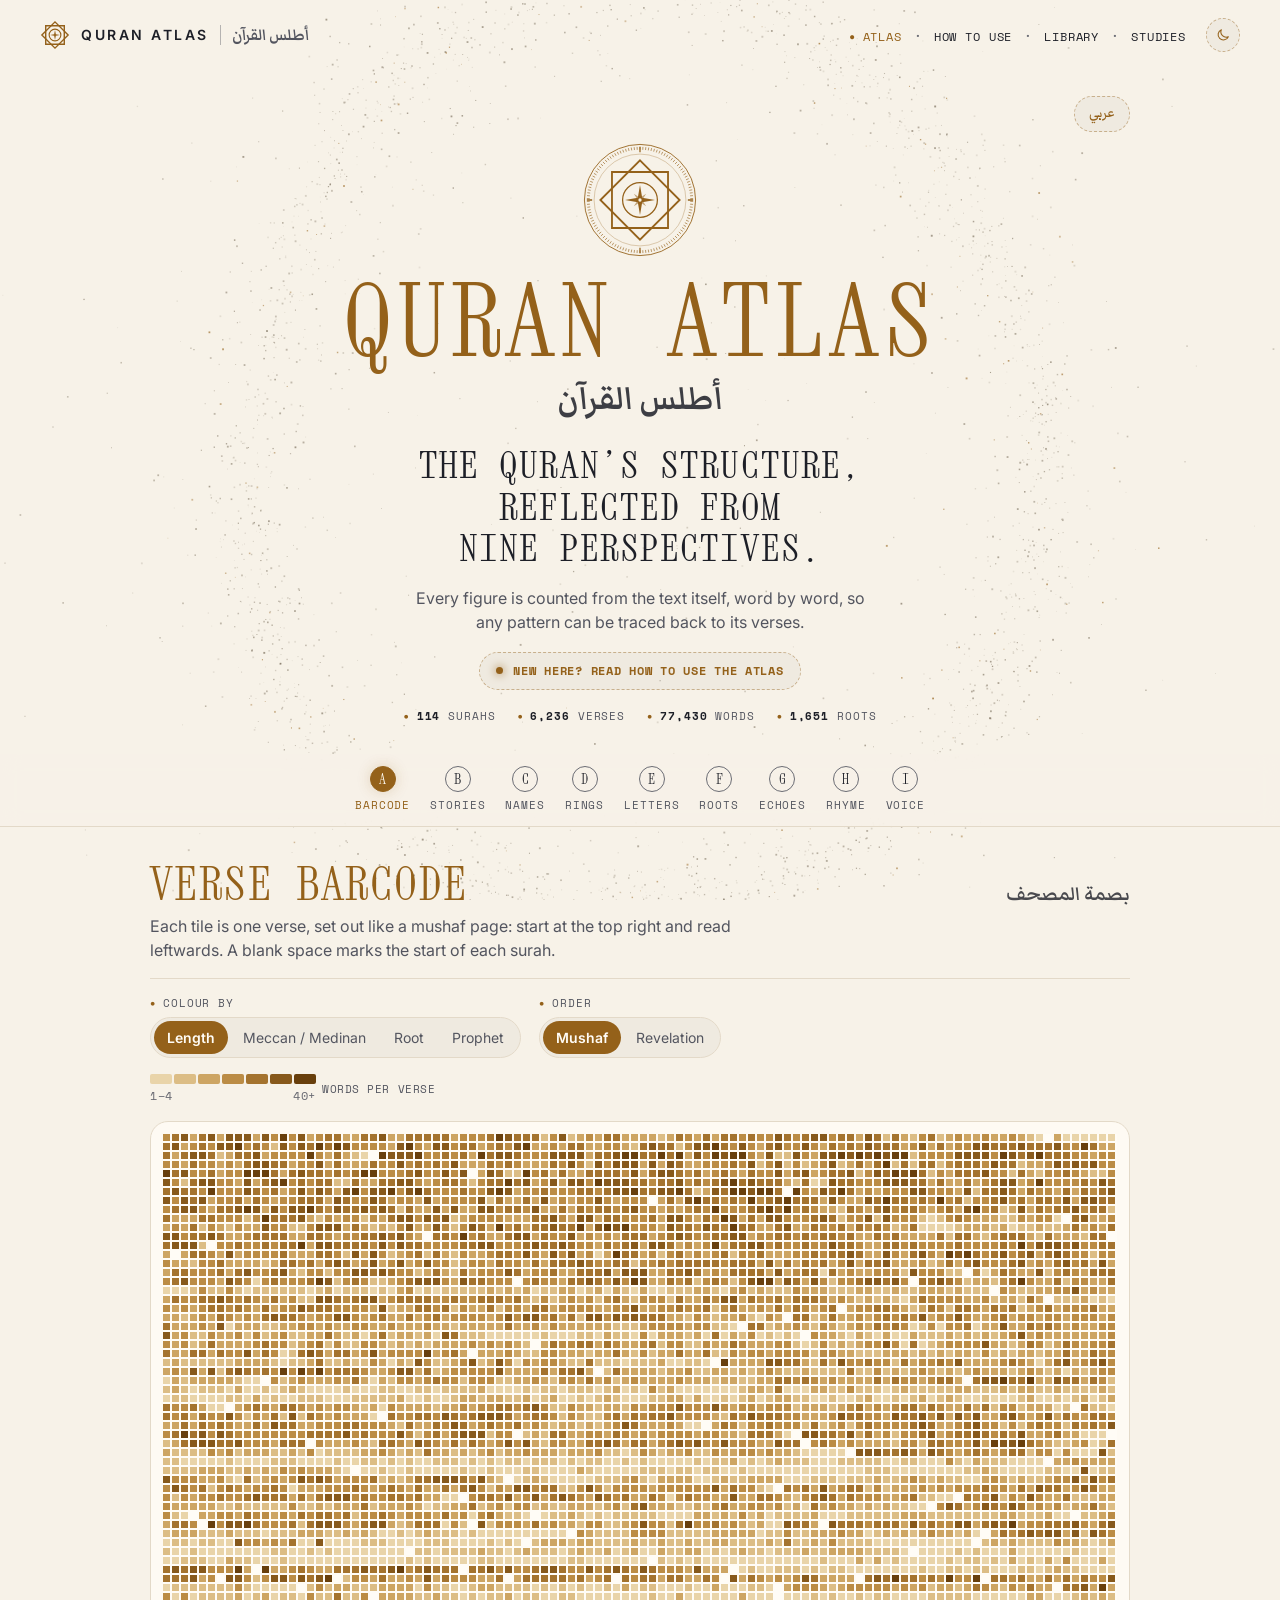
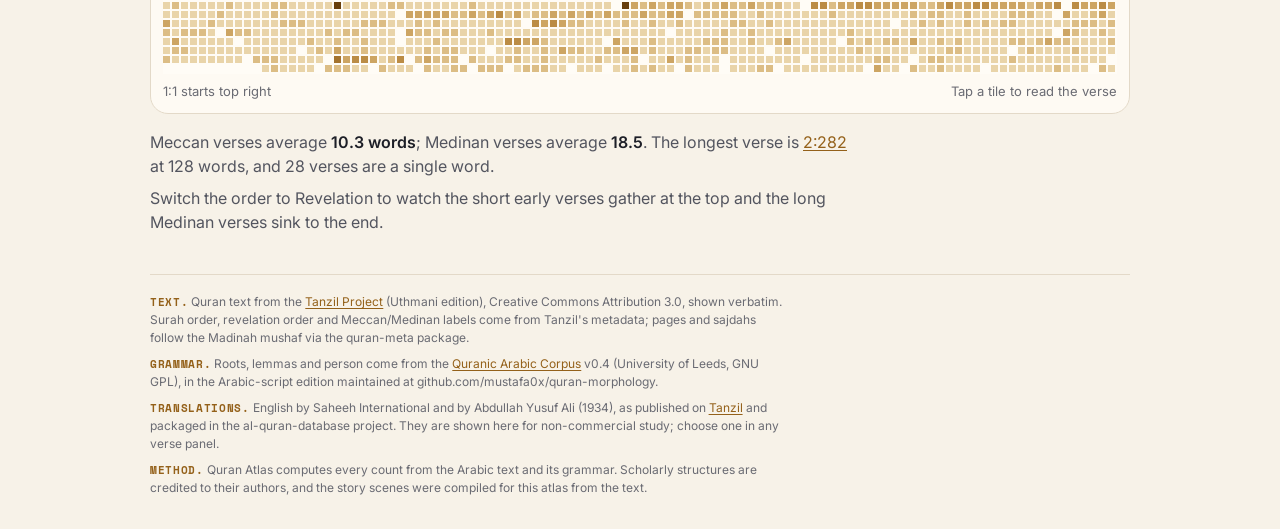
==== commit 7398bedc: "Night-gold day/night themes, new logo and favicon, Library and Studies - Day and night versions with" ====
--- a/index.html
+++ b/index.html
@@ -3,10 +3,16 @@
 <head>
 <meta charset="utf-8">
 <meta name="viewport" content="width=device-width,initial-scale=1,viewport-fit=cover">
+<script>try{var t=localStorage.getItem('qa:theme');if(t==='light'||t==='dark')document.documentElement.dataset.theme=t}catch(e){}</script>
+<meta name="theme-color" content="#f7f2e8" media="(prefers-color-scheme: light)">
+<meta name="theme-color" content="#12141b" media="(prefers-color-scheme: dark)">
+<link rel="icon" href="/favicon.ico" sizes="32x32">
+<link rel="icon" href="/assets/icons/favicon.svg" type="image/svg+xml">
+<link rel="apple-touch-icon" href="/assets/icons/apple-touch-icon.png">
+<link rel="manifest" href="/site.webmanifest">
 <style>
 body{margin:0}img{max-width:100%}[hidden]:not([hidden=until-found i]){display:none!important}
 </style>
-<nav class="qa-nav inset" aria-label="Site"><div class="qa-nav-in"><a class="qa-brand" href="#"><svg viewBox="0 0 40 40" aria-hidden="true"><g fill="none" stroke="currentColor" stroke-width="2.4"><rect x="9" y="9" width="22" height="22"/><rect x="9" y="9" width="22" height="22" transform="rotate(45 20 20)"/><circle cx="20" cy="20" r="4.5"/></g></svg>Quran Atlas</a><ul class="qa-links"><li><a href="#" data-ar="الأطلس" aria-current="page">Atlas</a></li><li><a href="guide/" data-ar="كيف تستخدمه">How to use</a></li><li><a href="stories/" data-ar="القصص">Stories</a></li><li><a href="library/" data-ar="المكتبة">Library</a></li></ul></div></nav>
 <title>Quran Atlas</title>
 <meta name="description" content="Nine computed views of the Quran: verse barcode, stories, ring structure, opening letters, roots, echoes, rhyme, voice and name endings, with translation.">
 <link rel="preconnect" href="https://fonts.googleapis.com">
@@ -16,17 +22,17 @@
 <style>
 /* Layout: one column under an open masthead. Each view opens with a bilingual header
    (English left, Arabic right), then controls, the figure at full column width, and short
-   computed notes. Verses open in a sheet that rises from the bottom. Palette: warm neutral
-   paper with a deep teal accent by day; near-black with mint by night. Type: Inter and
-   Inter Tight for Latin, Markazi Text for Arabic headings, Amiri Quran for the text itself. */
+   computed notes. Verses open in a sheet that rises from the bottom. Colours come from the
+   --qa-* tokens in assets/site.css (warm paper by day, blue-black and gold by night). Type: Xanh
+   Mono and Space Mono for display and labels, General Sans for reading, Markazi Text for Arabic
+   headings, Amiri Quran for the text itself. */
 :root {
-  color-scheme: dark;
-  --paper: #191a1e; --leaf: #212227; --ink: #f3f3f0; --ink-2: #b0b1b5; --ink-3: #85878c;
-  --rule: #2d2e34; --gold: #acffce; --gold-soft: #4f9c76; --lapis: #acffce; --tile-off: #27282e;
-  --seq-0: #1f3a2e; --seq-1: #255040; --seq-2: #2d6851; --seq-3: #388163; --seq-4: #4b9a77; --seq-5: #66b48e; --seq-6: #88d2aa; --seq-7: #acffce;
-  --c1: #6ea8fe; --c2: #ff8a5c; --c3: #3ddc97; --c4: #ffc84a; --c5: #ff8fbf; --c6: #8be36b; --c7: #b19cff; --c8: #ff6b6b;
-  --mec: #3a3c44; --med: #acffce;
-  --scrim: rgba(0, 0, 0, .62); --lift: 0 -10px 40px rgba(0, 0, 0, .6); --chip: rgba(255, 255, 255, .06);
+  --paper: var(--qa-bg); --leaf: var(--qa-surface); --ink: var(--qa-ink); --ink-2: var(--qa-ink2); --ink-3: var(--qa-ink3);
+  --rule: var(--qa-line); --gold: var(--qa-accent); --gold-soft: var(--qa-seq-5); --lapis: var(--qa-accent); --tile-off: var(--qa-tile-off);
+  --seq-0: var(--qa-seq-0); --seq-1: var(--qa-seq-1); --seq-2: var(--qa-seq-2); --seq-3: var(--qa-seq-3); --seq-4: var(--qa-seq-4); --seq-5: var(--qa-seq-5); --seq-6: var(--qa-seq-6); --seq-7: var(--qa-seq-7);
+  --c1: var(--qa-c1); --c2: var(--qa-c2); --c3: var(--qa-c3); --c4: var(--qa-c4); --c5: var(--qa-c5); --c6: var(--qa-c6); --c7: var(--qa-c7); --c8: var(--qa-c8);
+  --mec: var(--qa-mec); --med: var(--qa-med);
+  --scrim: var(--qa-scrim); --lift: var(--qa-lift); --chip: var(--qa-chip);
   --f-display: "Xanh Mono", "Markazi Text", "Noto Naskh Arabic", ui-monospace, monospace;
   --f-ui: "General Sans", "Inter", "Markazi Text", system-ui, -apple-system, "Segoe UI", sans-serif;
   --f-mono: "Space Mono", ui-monospace, Menlo, monospace;
@@ -34,26 +40,6 @@
   --f-quran: "Amiri Quran", "Amiri", "Scheherazade New", "Noto Naskh Arabic", "Geeza Pro", serif;
   --s-1: .875rem; --s0: 1rem; --s1: 1.125rem; --s2: 1.5rem; --s3: 2.125rem; --s4: 3.5rem;
   --col: 980px;
-}
-@media (prefers-color-scheme: dark) {
-  :root:not([data-theme="light"]) {
-    --paper: #191a1e; --leaf: #212227; --ink: #f3f3f0; --ink-2: #b0b1b5; --ink-3: #85878c;
-    --rule: #2d2e34; --gold: #acffce; --gold-soft: #4f9c76; --lapis: #acffce; --tile-off: #27282e;
-    --seq-0: #1f3a2e; --seq-1: #255040; --seq-2: #2d6851; --seq-3: #388163; --seq-4: #4b9a77; --seq-5: #66b48e; --seq-6: #88d2aa; --seq-7: #acffce;
-    --c1: #6ea8fe; --c2: #ff8a5c; --c3: #3ddc97; --c4: #ffc84a; --c5: #ff8fbf; --c6: #8be36b; --c7: #b19cff; --c8: #ff6b6b;
-    --mec: #3a3c44; --med: #acffce;
-    --scrim: rgba(0, 0, 0, .62); --lift: 0 -10px 40px rgba(0, 0, 0, .6); --chip: rgba(255, 255, 255, .06);
-    color-scheme: dark;
-  }
-}
-:root[data-theme="dark"] {
-  --paper: #191a1e; --leaf: #212227; --ink: #f3f3f0; --ink-2: #b0b1b5; --ink-3: #85878c;
-  --rule: #2d2e34; --gold: #acffce; --gold-soft: #4f9c76; --lapis: #acffce; --tile-off: #27282e;
-  --seq-0: #1f3a2e; --seq-1: #255040; --seq-2: #2d6851; --seq-3: #388163; --seq-4: #4b9a77; --seq-5: #66b48e; --seq-6: #88d2aa; --seq-7: #acffce;
-  --c1: #6ea8fe; --c2: #ff8a5c; --c3: #3ddc97; --c4: #ffc84a; --c5: #ff8fbf; --c6: #8be36b; --c7: #b19cff; --c8: #ff6b6b;
-  --mec: #3a3c44; --med: #acffce;
-  --scrim: rgba(0, 0, 0, .62); --lift: 0 -10px 40px rgba(0, 0, 0, .6); --chip: rgba(255, 255, 255, .06);
-  color-scheme: dark;
 }
 
 * { box-sizing: border-box; }
@@ -390,30 +376,30 @@
 .masthead { padding-block: 64px 30px; gap: 18px; justify-items: center; text-align: center; }
 .mast-top { flex-direction: column; justify-content: center; gap: 6px; }
 .mast-name { flex-direction: column; gap: 14px; }
-.mast-mark { width: 54px; height: 54px; color: var(--gold); }
+.mast-mark { width: clamp(84px, 12vw, 116px); height: auto; aspect-ratio: 1; color: var(--gold); }
 .mast-title { font-family: var(--f-display); font-weight: 400; text-transform: uppercase; color: var(--gold); font-size: clamp(3rem, 9vw, 6.2rem); letter-spacing: .04em; line-height: .95; }
 .mast-ar { font-size: clamp(1.8rem, 4.5vw, 2.6rem); color: var(--ink); opacity: .85; }
 .mast-lede { font-family: var(--f-display); font-weight: 400; text-transform: uppercase; color: var(--ink); font-size: clamp(1.35rem, 3.4vw, 2.3rem); letter-spacing: .03em; line-height: 1.12; max-width: 30ch; margin-inline: auto; }
 .mast-sub { color: var(--ink-2); max-width: 46ch; margin-inline: auto; font-size: var(--s0); }
-.lang-btn, .mast-guide { font-family: var(--f-mono); font-size: .75rem; font-weight: 700; letter-spacing: .06em; text-transform: uppercase; color: var(--gold); background: rgba(255, 255, 255, .04); border: 1px dashed rgba(172, 255, 206, .35); border-radius: 999px; padding: 9px 16px; text-decoration: none; }
+.lang-btn, .mast-guide { font-family: var(--f-mono); font-size: .75rem; font-weight: 700; letter-spacing: .06em; text-transform: uppercase; color: var(--gold); background: var(--qa-chip-soft); border: 1px dashed var(--qa-accent-line); border-radius: 999px; padding: 9px 16px; text-decoration: none; }
 .lang-btn { position: absolute; inset-inline-end: 0; top: 18px; font-family: var(--f-ar); font-size: 1rem; padding: 5px 14px; font-weight: 500; letter-spacing: 0; text-transform: none; }
 html[lang="ar"] .lang-btn { font-family: var(--f-mono); font-size: .75rem; }
 .masthead { position: relative; }
 .mast-guide { justify-self: center; display: inline-flex; align-items: center; gap: 10px; }
 .mast-guide::before { content: ""; width: 7px; height: 7px; border-radius: 50%; background: currentColor; box-shadow: 0 0 10px currentColor; }
-.mast-guide:hover, .lang-btn:hover { background: rgba(172, 255, 206, .08); border-color: var(--gold); }
+.mast-guide:hover, .lang-btn:hover { background: var(--qa-accent-tint); border-color: var(--gold); }
 .facts { justify-content: center; gap: 6px 22px; font-family: var(--f-mono); font-size: .6875rem; letter-spacing: .08em; text-transform: uppercase; color: var(--ink-2); }
 .facts li::before { content: "● "; color: var(--gold); font-size: .55rem; vertical-align: 1px; }
 .facts b { color: var(--ink); font-weight: 700; }
 
-.tabs { background: rgba(25, 26, 30, .82); -webkit-backdrop-filter: blur(10px); backdrop-filter: blur(10px); border-bottom: 1px solid var(--rule); counter-reset: tab; }
+.tabs { background: var(--qa-glass); -webkit-backdrop-filter: blur(10px); backdrop-filter: blur(10px); border-bottom: 1px solid var(--rule); counter-reset: tab; }
 .tabs-inner { justify-content: safe center; gap: 4px; }
 .tab { font-family: var(--f-mono); font-size: .6875rem; letter-spacing: .08em; text-transform: uppercase; font-weight: 400; color: var(--ink-2); border-bottom: 0; padding: 12px 8px; display: flex; flex-direction: column; align-items: center; gap: 5px; counter-increment: tab; }
 .tab::before { content: counter(tab, upper-alpha); display: grid; place-items: center; width: 24px; height: 24px; border: 1px solid var(--ink-3); border-radius: 50%; font-family: var(--f-display); font-size: .85rem; letter-spacing: 0; color: var(--ink); transition: background .15s, color .15s, border-color .15s; }
 .tab:hover { color: var(--ink); }
 .tab:hover::before { border-color: var(--gold); }
 .tab[aria-selected="true"] { color: var(--gold); border-bottom: 0; font-weight: 400; }
-.tab[aria-selected="true"]::before { background: var(--gold); border-color: var(--gold); color: #191a1e; box-shadow: 0 0 14px rgba(172, 255, 206, .45); }
+.tab[aria-selected="true"]::before { background: var(--gold); border-color: var(--gold); color: var(--qa-on-accent); box-shadow: 0 0 14px var(--qa-glow); }
 html[lang="ar"] .tab { font-family: var(--f-ui); font-size: .9rem; letter-spacing: 0; }
 
 .vhead { border-bottom: 1px solid var(--rule); padding-block: 10px 16px; }
@@ -423,19 +409,19 @@
 html[lang="ar"] .vtitle, html[lang="ar"] .sub, html[lang="ar"] .st-name, html[lang="ar"] .mast-title, html[lang="ar"] .mast-lede { font-family: var(--f-ar); text-transform: none; letter-spacing: 0; }
 .ctl-label, .ctl > label { font-family: var(--f-mono); font-size: .6875rem; letter-spacing: .08em; color: var(--ink-2); font-weight: 400; }
 .ctl-label::before, .ctl > label::before { content: "● "; color: var(--gold); font-size: .55rem; vertical-align: 1px; }
-.seg { background: rgba(255, 255, 255, .04); border: 1px solid var(--rule); border-radius: 999px; padding: 3px; }
+.seg { background: var(--qa-chip-soft); border: 1px solid var(--rule); border-radius: 999px; padding: 3px; }
 .seg label { border-radius: 999px; padding: 6px 13px; }
-.seg input:checked + label { background: var(--gold); color: #191a1e; box-shadow: none; font-weight: 600; }
-select { background-color: #222328; border-color: var(--rule); border-radius: 999px; padding-inline: 14px 32px; color: var(--ink); }
-.btn { font-family: var(--f-mono); font-size: .75rem; font-weight: 700; letter-spacing: .05em; color: var(--gold); background: rgba(255, 255, 255, .04); border: 1px dashed rgba(172, 255, 206, .35); border-radius: 999px; padding: 8px 15px; }
-.btn:hover { background: rgba(172, 255, 206, .08); border-color: var(--gold); }
-.viz, .pairbox, .soon-card { background: rgba(32, 33, 38, .78); border: 1px solid var(--rule); border-radius: 18px; -webkit-backdrop-filter: blur(6px); backdrop-filter: blur(6px); }
+.seg input:checked + label { background: var(--gold); color: var(--qa-on-accent); box-shadow: none; font-weight: 600; }
+select { background-color: var(--qa-field); border-color: var(--rule); border-radius: 999px; padding-inline: 14px 32px; color: var(--ink); }
+.btn { font-family: var(--f-mono); font-size: .75rem; font-weight: 700; letter-spacing: .05em; color: var(--gold); background: var(--qa-chip-soft); border: 1px dashed var(--qa-accent-line); border-radius: 999px; padding: 8px 15px; }
+.btn:hover { background: var(--qa-accent-tint); border-color: var(--gold); }
+.viz, .pairbox, .soon-card { background: var(--qa-card); border: 1px solid var(--rule); border-radius: 18px; -webkit-backdrop-filter: blur(6px); backdrop-filter: blur(6px); }
 .legend, .subnote, .notes .more, .dim { font-size: var(--s-1); }
 .legend { font-family: var(--f-mono); font-size: .6875rem; letter-spacing: .05em; text-transform: uppercase; }
 .pbuh-note { font-family: var(--f-mono); font-size: .6875rem; letter-spacing: .08em; text-transform: uppercase; }
 .pbuh-note [lang="ar"] { font-family: var(--f-ar); text-transform: none; letter-spacing: 0; }
-.tip { background: #f3f3f0; color: #191a1e; }
-.sheet { background: #1e1f24; border-top: 1px solid var(--rule); }
+.tip { background: var(--ink); color: var(--paper); }
+.sheet { background: var(--qa-sheet); border-top: 1px solid var(--rule); }
 footer.credits { font-size: .75rem; }
 footer.credits b { font-family: var(--f-mono); font-weight: 700; text-transform: uppercase; letter-spacing: .06em; color: var(--gold); font-size: .6875rem; }
 table.grid th[scope="col"] { font-family: var(--f-mono); }
@@ -448,13 +434,14 @@
 <script src="assets/site.js" defer></script>
 </head>
 <body>
+<nav class="qa-nav inset" aria-label="Site"><div class="qa-nav-in"><a class="qa-brand" href="./" aria-label="Quran Atlas, home"><svg class="qa-mark" viewBox="0 0 64 64" fill="none" stroke="currentColor" aria-hidden="true"><path d="M32.00 4.00L60.00 32.00L32.00 60.00L4.00 32.00Z" stroke-width="3.0"/><path d="M51.80 12.20L51.80 51.80L12.20 51.80L12.20 12.20Z" stroke-width="3.0"/><circle cx="32" cy="32" r="12.5" stroke-width="2.4"/><path d="M32.00 21.50L33.84 30.16L42.50 32.00L33.84 33.84L32.00 42.50L30.16 33.84L21.50 32.00L30.16 30.16Z" fill="currentColor" stroke="none"/></svg><span class="qa-word" data-ar="أطلس القرآن">Quran Atlas</span><span class="qa-word-ar" lang="ar">أطلس القرآن</span></a><ul class="qa-links"><li><a href="./" data-ar="الأطلس" aria-current="page">Atlas</a></li><li><a href="guide/" data-ar="كيف تستخدمه">How to use</a></li><li><a href="library/" data-ar="المكتبة">Library</a></li><li><a href="studies/" data-ar="الدراسات">Studies</a></li></ul><button class="qa-theme" type="button" aria-label="Switch to night mode"><svg class="i-moon" viewBox="0 0 24 24" fill="none" stroke="currentColor" stroke-width="1.6" stroke-linecap="round" stroke-linejoin="round" aria-hidden="true"><path d="M20 14.5A8 8 0 0 1 9.5 4a8 8 0 1 0 10.5 10.5Z"/></svg><svg class="i-sun" viewBox="0 0 24 24" fill="none" stroke="currentColor" stroke-width="1.6" stroke-linecap="round" aria-hidden="true"><circle cx="12" cy="12" r="4.2"/><path d="M12 2.5v2.2M12 19.3v2.2M2.5 12h2.2M19.3 12h2.2M5.3 5.3l1.6 1.6M17.1 17.1l1.6 1.6M5.3 18.7l1.6-1.6M17.1 6.9l1.6-1.6"/></svg></button></div></nav>
 
 <div class="wrap">
   <header class="masthead">
     <button class="lang-btn" id="lang-btn" lang="ar" aria-label="اقرأ بالعربية">عربي</button>
     <div class="mast-top">
       <div class="mast-name">
-        <svg class="mast-mark" viewBox="0 0 40 40" aria-hidden="true"><g fill="none" stroke="currentColor" stroke-width="2"><rect x="9" y="9" width="22" height="22"/><rect x="9" y="9" width="22" height="22" transform="rotate(45 20 20)"/><circle cx="20" cy="20" r="4.5"/></g></svg>
+        <svg class="mast-mark" viewBox="0 0 120 120" fill="none" stroke="currentColor" aria-hidden="true"><circle cx="60" cy="60" r="57.5" stroke-width=".9"/><g class="qa-dial"><path d="M60.00 8.00L60.00 5.00M62.86 8.08L63.03 5.08M65.72 8.32L66.05 5.33M68.56 8.71L69.05 5.75M71.37 9.26L72.03 6.33M74.15 9.96L74.97 7.08M76.88 10.82L77.86 7.98M79.57 11.82L80.70 9.04M82.19 12.97L83.47 10.26M84.75 14.27L86.18 11.63M87.23 15.70L88.80 13.14M89.63 17.27L91.34 14.80M91.94 18.96L93.78 16.60M94.15 20.79L96.12 18.52M96.26 22.73L98.35 20.58M98.26 24.78L100.46 22.75M100.14 26.94L102.46 25.04M101.90 29.20L104.32 27.43M103.53 31.56L106.04 29.92M105.03 34.00L107.63 32.50M106.40 36.52L109.07 35.17M107.62 39.11L110.37 37.91M108.70 41.77L111.51 40.71M109.63 44.48L112.49 43.58M110.41 47.23L113.32 46.50M111.04 50.03L113.98 49.46M111.51 52.86L114.48 52.45M111.82 55.71L114.81 55.46M111.98 58.57L114.98 58.48M111.98 61.43L114.98 61.52M111.82 64.29L114.81 64.54M111.51 67.14L114.48 67.55M111.04 69.97L113.98 70.54M110.41 72.77L113.32 73.50M109.63 75.52L112.49 76.42M108.70 78.23L111.51 79.29M107.62 80.89L110.37 82.09M106.40 83.48L109.07 84.83M105.03 86.00L107.63 87.50M103.53 88.44L106.04 90.08M101.90 90.80L104.32 92.57M100.14 93.06L102.46 94.96M98.26 95.22L100.46 97.25M96.26 97.27L98.35 99.42M94.15 99.21L96.12 101.48M91.94 101.04L93.78 103.40M89.63 102.73L91.34 105.20M87.23 104.30L88.80 106.86M84.75 105.73L86.18 108.37M82.19 107.03L83.47 109.74M79.57 108.18L80.70 110.96M76.88 109.18L77.86 112.02M74.15 110.04L74.97 112.92M71.37 110.74L72.03 113.67M68.56 111.29L69.05 114.25M65.72 111.68L66.05 114.67M62.86 111.92L63.03 114.92M60.00 112.00L60.00 115.00M57.14 111.92L56.97 114.92M54.28 111.68L53.95 114.67M51.44 111.29L50.95 114.25M48.63 110.74L47.97 113.67M45.85 110.04L45.03 112.92M43.12 109.18L42.14 112.02M40.43 108.18L39.30 110.96M37.81 107.03L36.53 109.74M35.25 105.73L33.82 108.37M32.77 104.30L31.20 106.86M30.37 102.73L28.66 105.20M28.06 101.04L26.22 103.40M25.85 99.21L23.88 101.48M23.74 97.27L21.65 99.42M21.74 95.22L19.54 97.25M19.86 93.06L17.54 94.96M18.10 90.80L15.68 92.57M16.47 88.44L13.96 90.08M14.97 86.00L12.37 87.50M13.60 83.48L10.93 84.83M12.38 80.89L9.63 82.09M11.30 78.23L8.49 79.29M10.37 75.52L7.51 76.42M9.59 72.77L6.68 73.50M8.96 69.97L6.02 70.54M8.49 67.14L5.52 67.55M8.18 64.29L5.19 64.54M8.02 61.43L5.02 61.52M8.02 58.57L5.02 58.48M8.18 55.71L5.19 55.46M8.49 52.86L5.52 52.45M8.96 50.03L6.02 49.46M9.59 47.23L6.68 46.50M10.37 44.48L7.51 43.58M11.30 41.77L8.49 40.71M12.38 39.11L9.63 37.91M13.60 36.52L10.93 35.17M14.97 34.00L12.37 32.50M16.47 31.56L13.96 29.92M18.10 29.20L15.68 27.43M19.86 26.94L17.54 25.04M21.74 24.78L19.54 22.75M23.74 22.73L21.65 20.58M25.85 20.79L23.88 18.52M28.06 18.96L26.22 16.60M30.37 17.27L28.66 14.80M32.77 15.70L31.20 13.14M35.25 14.27L33.82 11.63M37.81 12.97L36.53 10.26M40.43 11.82L39.30 9.04M43.12 10.82L42.14 7.98M45.85 9.96L45.03 7.08M48.63 9.26L47.97 6.33M51.44 8.71L50.95 5.75M54.28 8.32L53.95 5.33M57.14 8.08L56.97 5.08" stroke-width=".65"/><path d="M60.00 10.50L60.00 5.00M109.50 60.00L115.00 60.00M60.00 109.50L60.00 115.00M10.50 60.00L5.00 60.00" stroke-width="1.3"/></g><circle cx="60" cy="60" r="47.5" stroke-width=".6" stroke-opacity=".5"/><path d="M60.00 19.00L101.00 60.00L60.00 101.00L19.00 60.00Z" stroke-width="1.9"/><path d="M88.99 31.01L88.99 88.99L31.01 88.99L31.01 31.01Z" stroke-width="1.9"/><circle cx="60" cy="60" r="18" stroke-width="1.3"/><path d="M60.00 44.50L62.26 57.74L75.50 60.00L62.26 62.26L60.00 75.50L57.74 62.26L44.50 60.00L57.74 57.74Z" fill="currentColor" stroke="none"/><path d="M66.36 53.64L62.20 60.00L66.36 66.36L60.00 62.20L53.64 66.36L57.80 60.00L53.64 53.64L60.00 57.80Z" fill="currentColor" stroke="none" fill-opacity=".55"/><circle cx="60" cy="60" r="1.7" fill="var(--qa-bg)" stroke="none"/></svg>
         <h1 class="mast-title" id="mast-title">Quran Atlas</h1>
       </div>
       <div class="mast-ar" id="mast-ar" lang="ar" dir="rtl">أطلس القرآن</div>
@@ -2782,12 +2769,12 @@
 
 /* ---------- boot ---------- */
 window.QPA = { Q, get Barcode() { return Barcode; }, Sheet };
-const STUDIES_URL = 'library/';
+const STUDIES_URL = 'studies/';
 function chrome() {
   const r = document.documentElement; r.lang = LANG; r.dir = isAr() ? 'rtl' : 'ltr';
   const b = $('#lang-btn'); b.textContent = isAr() ? 'English' : 'عربي'; b.lang = isAr() ? 'en' : 'ar'; b.setAttribute('aria-label', isAr() ? 'Read in English' : 'اقرأ بالعربية');
   b.addEventListener('click', () => { try { localStorage.setItem(LANG_KEY, isAr() ? 'en' : 'ar'); } catch (e) {} history.replaceState(null, '', location.pathname + location.search + '#' + (current || 'barcode') + '~' + (isAr() ? 'en' : 'ar')); location.reload(); });
-  $$('.qa-links a').forEach(x => { if (/library\/?$/.test(x.getAttribute('href'))) x.href = STUDIES_URL + '#contents~' + LANG; });
+  $$('.qa-links a').forEach(x => { if (/studies\/?$/.test(x.getAttribute('href'))) x.href = STUDIES_URL + '#contents~' + LANG; });
   if (!isAr()) return;
   document.title = 'أطلس القرآن';
   $('#mast-title').textContent = 'أطلس القرآن'; const ma = $('#mast-ar'); ma.textContent = 'Quran Atlas'; ma.lang = 'en'; ma.dir = 'ltr'; ma.classList.add('en');
@@ -2822,5 +2809,4 @@
 })();
 </script>
 
-<script>(function(){function t(){if(document.documentElement.lang!=='ar')return;document.querySelectorAll('.qa-links a[data-ar]').forEach(function(a){a.textContent=a.getAttribute('data-ar')});var b=document.querySelector('.qa-brand');if(b)b.lastChild.textContent='أطلس القرآن';}if(document.readyState!=='loading')t();else document.addEventListener('DOMContentLoaded',t);window.addEventListener('load',t);})();</script>
 </body></html>
--- a/assets/site.css
+++ b/assets/site.css
@@ -1,39 +1,116 @@
-/* Quran Atlas: shared look for every page.
-   Dark charcoal paper, a soft mint signal colour, a typewriter serif for display,
-   monospace capitals for labels, and a slow particle ring behind the page. */
+/* Quran Atlas: the shared look for every page.
+   Night: blue-black paper with a soft luminous gold. Day: warm paper with deep amber.
+   A typewriter serif for display, monospace capitals for labels, a slow particle ring
+   behind the page. Every colour on the site comes from the --qa-* tokens below, so the
+   palette can be changed here in one place. Pages map their own token names onto these. */
+
+/* ---------- day (default) ---------- */
 :root {
-  --qa-bg: #191a1e; --qa-ink: #f3f3f0; --qa-ink2: #a6a7ab; --qa-line: rgba(255, 255, 255, .09);
-  --qa-accent: #acffce; --qa-accent-2: #6fcf9f;
+  color-scheme: light;
+  --qa-bg: #f7f2e8; --qa-surface: #fffcf6; --qa-raised: #f1e9da; --qa-field: #fffdf9;
+  --qa-ink: #1d1f27; --qa-ink2: #53555f; --qa-ink3: #6a6b73; --qa-line: #e3d9c8;
+  --qa-accent: #94611a; --qa-accent-hi: #7a4f12; --qa-on-accent: #fffcf6; --qa-accent-2: #2f4c9e;
+  --qa-accent-tint: rgba(148, 97, 26, .08); --qa-accent-line: rgba(148, 97, 26, .42); --qa-accent-line-hi: rgba(148, 97, 26, .7);
+  --qa-glow: rgba(148, 97, 26, .22); --qa-chip: rgba(29, 31, 39, .05); --qa-chip-soft: rgba(29, 31, 39, .035);
+  --qa-glass: rgba(247, 242, 232, .86); --qa-card: rgba(255, 252, 246, .82); --qa-sheet: #fffcf6;
+  --qa-tile-off: #ebe2d2; --qa-mec: #d8d0c1; --qa-med: #94611a;
+  --qa-danger: #b23a2e;
+  --qa-seq-0: #f3e7cf; --qa-seq-1: #e9d4a9; --qa-seq-2: #dcbd85; --qa-seq-3: #cda563; --qa-seq-4: #bb8c45; --qa-seq-5: #a4732e; --qa-seq-6: #87591b; --qa-seq-7: #683f0c;
+  --qa-c1: #2a6fd0; --qa-c2: #d9622b; --qa-c3: #178f66; --qa-c4: #c48a00; --qa-c5: #c95b8c; --qa-c6: #4d8a1f; --qa-c7: #6250d6; --qa-c8: #cf3f3e;
+  --qa-scrim: rgba(29, 31, 39, .38); --qa-lift: 0 -10px 40px rgba(29, 31, 39, .16);
+  --qa-particle: 74, 60, 38; --qa-particle-alpha: .55; --qa-particle-accent: 148, 97, 26;
+  /* the plates in Studies keep one look in both modes */
+  --qa-plate: #1a1d26; --qa-plate-2: #222632; --qa-plate-edge: #313645; --qa-plate-ink: #ece7dc; --qa-plate-ink-2: #b5b1a7; --qa-plate-ink-3: #8d8a83;
+  --qa-gilt: #e9c47f; --qa-gilt-2: #b48d4c; --qa-gilt-3: #5f4a28;
+  --qa-band: #12141b; --qa-band-ink: #ece7dc; --qa-band-muted: #b5b1a7; --qa-band-accent: #e9c47f;
   --qa-mono: "Space Mono", ui-monospace, "SFMono-Regular", Menlo, monospace;
   --qa-type: "Xanh Mono", "Space Mono", ui-monospace, monospace;
   --qa-sans: "General Sans", "Inter", system-ui, -apple-system, "Segoe UI", sans-serif;
+}
+
+/* ---------- night ---------- */
+@media (prefers-color-scheme: dark) {
+  :root:not([data-theme="light"]) {
+    color-scheme: dark;
+    --qa-bg: #12141b; --qa-surface: #1a1d26; --qa-raised: #212531; --qa-field: #1d212b;
+    --qa-ink: #ece7dc; --qa-ink2: #b5b1a7; --qa-ink3: #8d8a83; --qa-line: #2a2e3a;
+    --qa-accent: #e9c47f; --qa-accent-hi: #f4d9a3; --qa-on-accent: #12141b; --qa-accent-2: #93acf5;
+    --qa-accent-tint: rgba(233, 196, 127, .08); --qa-accent-line: rgba(233, 196, 127, .38); --qa-accent-line-hi: rgba(233, 196, 127, .65);
+    --qa-glow: rgba(233, 196, 127, .42); --qa-chip: rgba(236, 231, 220, .06); --qa-chip-soft: rgba(236, 231, 220, .04);
+    --qa-glass: rgba(18, 20, 27, .84); --qa-card: rgba(26, 29, 38, .8); --qa-sheet: #1a1d26;
+    --qa-tile-off: #232733; --qa-mec: #363b4a; --qa-med: #e9c47f;
+    --qa-danger: #f08a7e;
+    --qa-seq-0: #2a2619; --qa-seq-1: #3b3320; --qa-seq-2: #52452a; --qa-seq-3: #6b5833; --qa-seq-4: #876e3f; --qa-seq-5: #a6874f; --qa-seq-6: #c8a565; --qa-seq-7: #ecca86;
+    --qa-c1: #6e9ffb; --qa-c2: #f08a5d; --qa-c3: #4fd19a; --qa-c4: #f0c24f; --qa-c5: #f08fbd; --qa-c6: #93d66b; --qa-c7: #ad9bff; --qa-c8: #f07272;
+    --qa-scrim: rgba(0, 0, 0, .6); --qa-lift: 0 -10px 40px rgba(0, 0, 0, .55);
+    --qa-particle: 236, 231, 220; --qa-particle-alpha: 1; --qa-particle-accent: 233, 196, 127;
+    --qa-band: transparent;
+  }
+}
+:root[data-theme="dark"] {
   color-scheme: dark;
+  --qa-bg: #12141b; --qa-surface: #1a1d26; --qa-raised: #212531; --qa-field: #1d212b;
+  --qa-ink: #ece7dc; --qa-ink2: #b5b1a7; --qa-ink3: #8d8a83; --qa-line: #2a2e3a;
+  --qa-accent: #e9c47f; --qa-accent-hi: #f4d9a3; --qa-on-accent: #12141b; --qa-accent-2: #93acf5;
+  --qa-accent-tint: rgba(233, 196, 127, .08); --qa-accent-line: rgba(233, 196, 127, .38); --qa-accent-line-hi: rgba(233, 196, 127, .65);
+  --qa-glow: rgba(233, 196, 127, .42); --qa-chip: rgba(236, 231, 220, .06); --qa-chip-soft: rgba(236, 231, 220, .04);
+  --qa-glass: rgba(18, 20, 27, .84); --qa-card: rgba(26, 29, 38, .8); --qa-sheet: #1a1d26;
+  --qa-tile-off: #232733; --qa-mec: #363b4a; --qa-med: #e9c47f;
+  --qa-danger: #f08a7e;
+  --qa-seq-0: #2a2619; --qa-seq-1: #3b3320; --qa-seq-2: #52452a; --qa-seq-3: #6b5833; --qa-seq-4: #876e3f; --qa-seq-5: #a6874f; --qa-seq-6: #c8a565; --qa-seq-7: #ecca86;
+  --qa-c1: #6e9ffb; --qa-c2: #f08a5d; --qa-c3: #4fd19a; --qa-c4: #f0c24f; --qa-c5: #f08fbd; --qa-c6: #93d66b; --qa-c7: #ad9bff; --qa-c8: #f07272;
+  --qa-scrim: rgba(0, 0, 0, .6); --qa-lift: 0 -10px 40px rgba(0, 0, 0, .55);
+  --qa-particle: 236, 231, 220; --qa-particle-alpha: 1; --qa-particle-accent: 233, 196, 127;
+  --qa-band: transparent;
 }
+
 html { background: var(--qa-bg); }
 html body { background: transparent; }
 #qa-field { position: fixed; inset: 0; width: 100%; height: 100%; z-index: -1; pointer-events: none; display: block; }
+::selection { background: var(--qa-accent); color: var(--qa-on-accent); }
 
-/* site nav */
-.qa-nav { background: transparent; color: var(--qa-ink); font-family: var(--qa-mono); border-bottom: 0; position: relative; z-index: 11; }
+/* ---------- site nav ---------- */
+.qa-nav { background: transparent; color: var(--qa-ink); font-family: var(--qa-mono); position: relative; z-index: 11; }
 .qa-nav.inset { margin-inline: calc(-1 * max(16px, env(safe-area-inset-left, 0px))); }
-.qa-nav-in { max-width: 1240px; margin: 0 auto; display: flex; align-items: center; gap: 8px 16px; flex-wrap: wrap; padding: 18px max(20px, env(safe-area-inset-left, 0px)); }
-.qa-brand { display: flex; align-items: center; gap: 9px; color: var(--qa-ink); text-decoration: none; font-family: var(--qa-sans); font-weight: 600; font-size: .95rem; letter-spacing: .04em; text-transform: uppercase; line-height: 1; margin-inline-end: auto; }
-.qa-brand svg { width: 24px; height: 24px; color: var(--qa-accent); flex: none; }
+.qa-nav-in { max-width: 1240px; margin: 0 auto; display: flex; align-items: center; gap: 10px 18px; flex-wrap: wrap; padding: 18px max(20px, env(safe-area-inset-left, 0px)); }
+.qa-brand { display: flex; align-items: center; gap: 11px; color: var(--qa-ink); text-decoration: none; margin-inline-end: auto; line-height: 1; }
+.qa-brand .qa-mark { width: 30px; height: 30px; color: var(--qa-accent); flex: none; transition: transform .6s cubic-bezier(.2, .7, .2, 1); }
+.qa-brand:hover .qa-mark { transform: rotate(45deg); }
+.qa-word { font-family: var(--qa-sans); font-weight: 600; font-size: .875rem; letter-spacing: .18em; text-transform: uppercase; }
+.qa-word-ar { display: flex; align-items: center; gap: 11px; font-family: "Markazi Text", serif; font-weight: 600; font-size: 1.25rem; letter-spacing: 0; color: var(--qa-ink2); }
+.qa-word-ar::before { content: ""; width: 1px; height: 20px; background: currentColor; opacity: .4; }
 .qa-links { display: flex; gap: 0; flex-wrap: wrap; margin: 0; padding: 0; list-style: none; align-items: center; }
-.qa-links li + li::before { content: "·"; color: var(--qa-ink2); padding-inline: 8px; }
-.qa-links a { color: var(--qa-ink); text-decoration: none; font-size: .75rem; letter-spacing: .06em; text-transform: uppercase; padding: 6px 2px; white-space: nowrap; transition: color .15s; }
+.qa-links li + li::before { content: "·"; color: var(--qa-ink3); padding-inline: 9px; }
+.qa-links a { color: var(--qa-ink); text-decoration: none; font-size: .75rem; letter-spacing: .07em; text-transform: uppercase; padding: 6px 2px; white-space: nowrap; transition: color .15s; }
 .qa-links a:hover { color: var(--qa-accent); }
 .qa-links a[aria-current="page"] { color: var(--qa-accent); }
 .qa-links a[aria-current="page"]::before { content: "● "; font-size: .6rem; vertical-align: 1px; }
-.qa-links a:focus-visible, .qa-brand:focus-visible { outline: 1px dashed var(--qa-accent); outline-offset: 4px; }
-@media (max-width: 560px) { .qa-nav-in { justify-content: center; } .qa-brand { margin-inline-end: 0; width: 100%; justify-content: center; } .qa-links li + li::before { padding-inline: 6px; } }
+.qa-theme { display: inline-grid; place-items: center; width: 34px; height: 34px; border-radius: 50%; border: 1px dashed var(--qa-accent-line); background: var(--qa-chip-soft); color: var(--qa-accent); cursor: pointer; padding: 0; transition: background .15s, border-color .15s; }
+.qa-theme:hover { background: var(--qa-accent-tint); border-color: var(--qa-accent); }
+.qa-theme svg { width: 16px; height: 16px; }
+.qa-theme .i-sun { display: none; }
+:root[data-theme="dark"] .qa-theme .i-sun { display: block; }
+:root[data-theme="dark"] .qa-theme .i-moon { display: none; }
+@media (prefers-color-scheme: dark) { :root:not([data-theme="light"]) .qa-theme .i-sun { display: block; } :root:not([data-theme="light"]) .qa-theme .i-moon { display: none; } }
+.qa-links a:focus-visible, .qa-brand:focus-visible, .qa-theme:focus-visible { outline: 1px dashed var(--qa-accent); outline-offset: 4px; }
+html[lang="ar"] :is(.qa-links a, .qa-pill, .qa-label) { font-family: var(--qa-sans), "Markazi Text", sans-serif; letter-spacing: 0; text-transform: none; font-size: .9rem; }
+html[lang="ar"] .qa-word { font-family: "Markazi Text", serif; letter-spacing: 0; font-size: 1.3rem; }
+html[lang="ar"] .qa-word-ar { display: none; }
+@media (max-width: 900px) { .qa-word-ar { display: none; } }
+@media (max-width: 600px) {
+  .qa-nav-in { padding-block: 14px 10px; }
+  .qa-brand { order: 0; }
+  .qa-theme { order: 1; width: 32px; height: 32px; }
+  .qa-links { order: 2; width: 100%; justify-content: center; }
+  .qa-links li + li::before { padding-inline: 6px; }
+}
 
-/* shared bits pages can use */
-.qa-pill { display: inline-flex; align-items: center; gap: 10px; font-family: var(--qa-mono); font-size: .75rem; font-weight: 700; letter-spacing: .06em; text-transform: uppercase; color: var(--qa-accent); text-decoration: none; background: rgba(255, 255, 255, .04); border: 1px dashed rgba(172, 255, 206, .35); border-radius: 999px; padding: 9px 16px; cursor: pointer; transition: background .15s, border-color .15s; }
-.qa-pill:hover { background: rgba(172, 255, 206, .08); border-color: var(--qa-accent); }
+/* ---------- shared bits ---------- */
+.qa-pill { display: inline-flex; align-items: center; gap: 10px; font-family: var(--qa-mono); font-size: .75rem; font-weight: 700; letter-spacing: .06em; text-transform: uppercase; color: var(--qa-accent); text-decoration: none; background: var(--qa-chip-soft); border: 1px dashed var(--qa-accent-line); border-radius: 999px; padding: 9px 16px; cursor: pointer; transition: background .15s, border-color .15s; }
+.qa-pill:hover { background: var(--qa-accent-tint); border-color: var(--qa-accent); }
 .qa-pill::before { content: ""; width: 7px; height: 7px; border-radius: 50%; background: currentColor; box-shadow: 0 0 10px currentColor; flex: none; }
 .qa-label { font-family: var(--qa-mono); font-size: .6875rem; letter-spacing: .08em; text-transform: uppercase; color: var(--qa-ink2); }
 .qa-label::before { content: "● "; color: var(--qa-accent); font-size: .55rem; vertical-align: 1px; }
-.qa-index { display: inline-grid; place-items: center; width: 26px; height: 26px; border: 1px solid currentColor; border-radius: 50%; font-family: var(--qa-type); font-size: .9rem; line-height: 1; color: var(--qa-accent); flex: none; }
-html[lang="ar"] :is(.qa-links a, .qa-pill, .qa-label) { font-family: var(--qa-sans), "Markazi Text", sans-serif; letter-spacing: 0; text-transform: none; font-size: .9rem; }
-@media (prefers-reduced-motion: reduce) { .qa-pill { transition: none; } }
+.qa-dial { transform-box: view-box; transform-origin: 50% 50%; animation: qa-turn 240s linear infinite; }
+@keyframes qa-turn { to { transform: rotate(360deg); } }
+@media (prefers-reduced-motion: reduce) { .qa-pill, .qa-theme, .qa-brand .qa-mark { transition: none; } .qa-dial { animation: none; } }
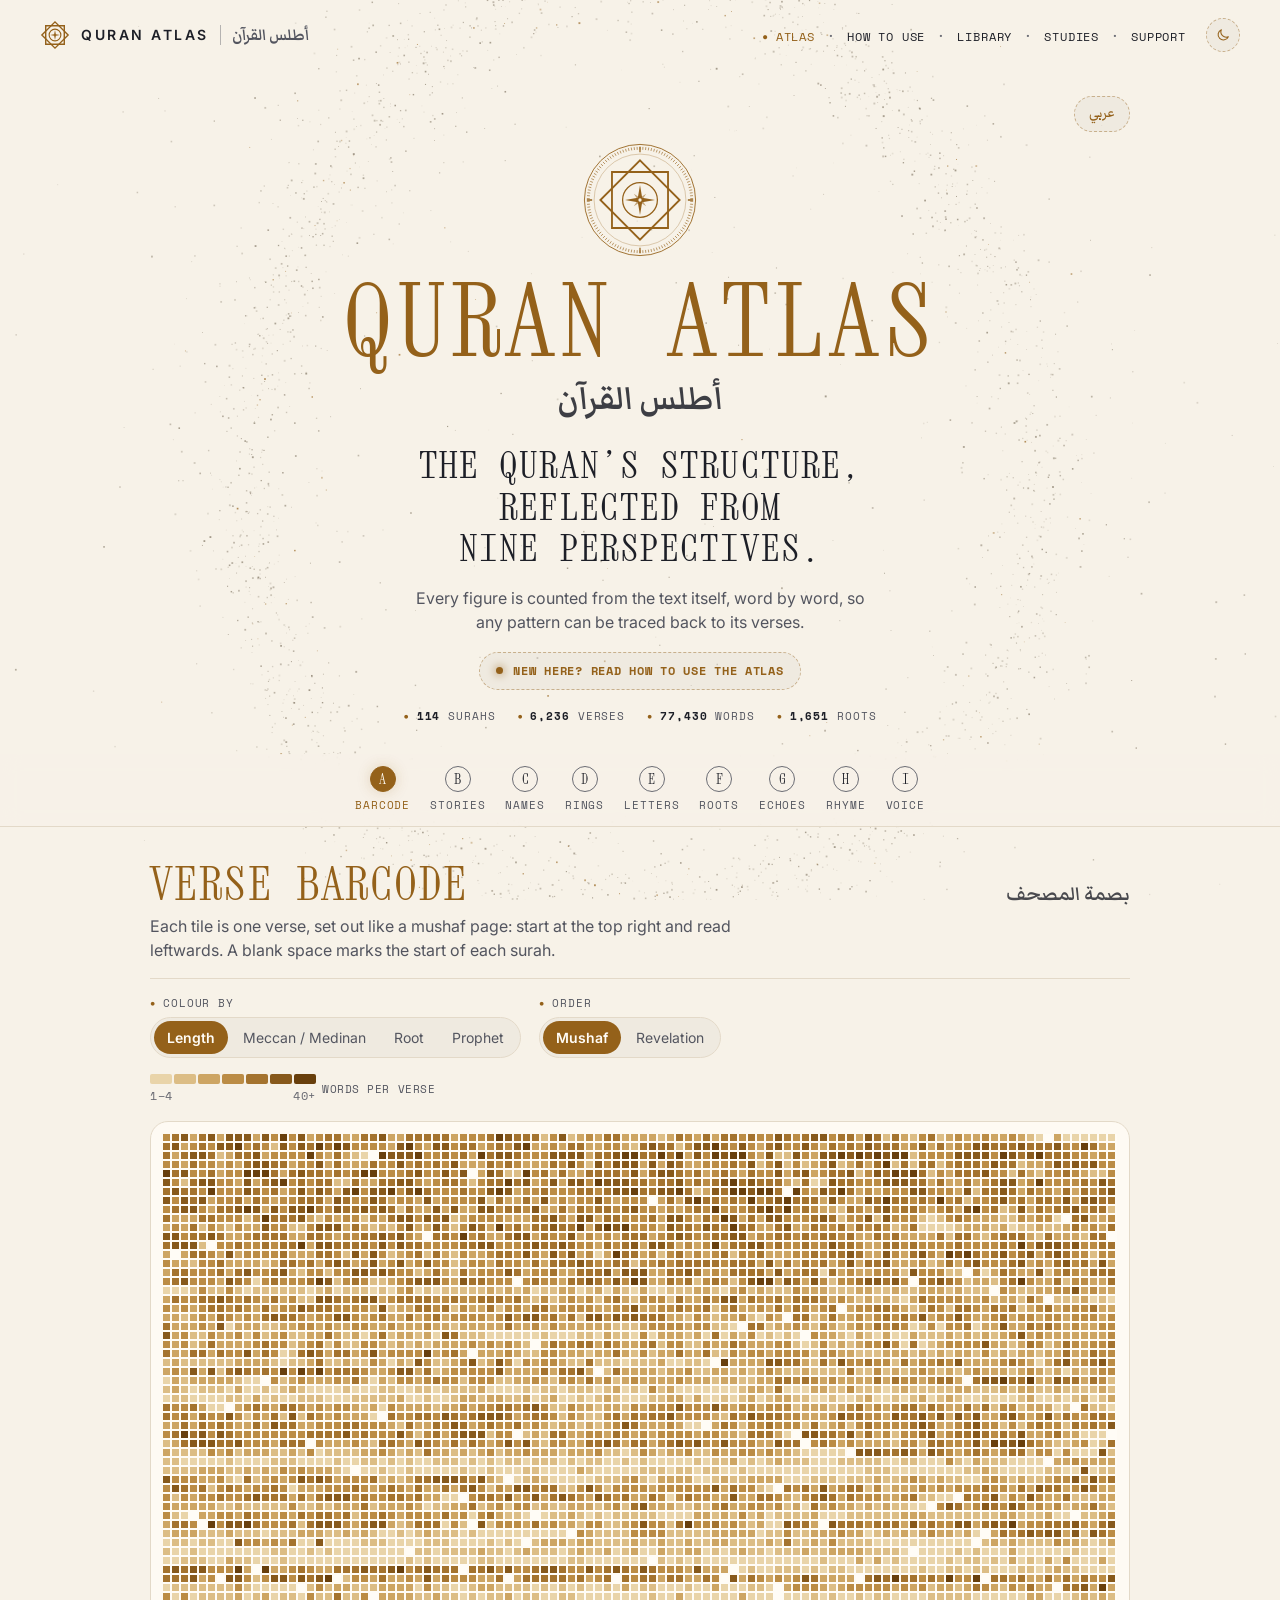
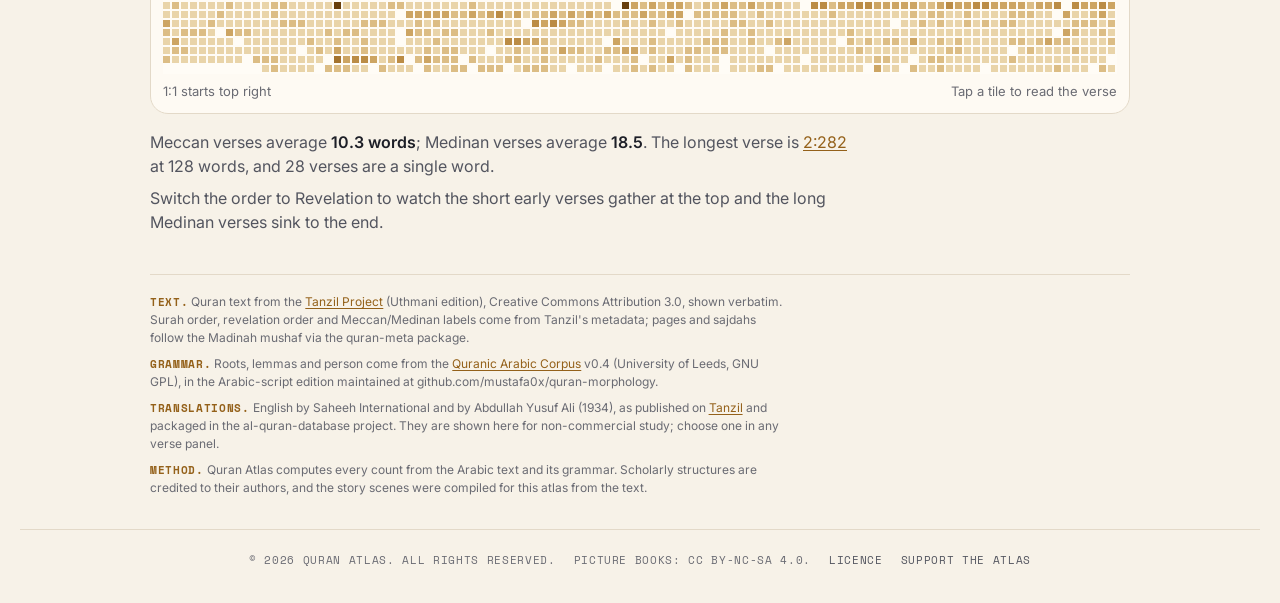
==== commit 5e14025c: "Licence, copyright notices and a Support page - LICENSE.md and /licence/: site code, design and writ" ====
--- a/index.html
+++ b/index.html
@@ -434,7 +434,7 @@
 <script src="assets/site.js" defer></script>
 </head>
 <body>
-<nav class="qa-nav inset" aria-label="Site"><div class="qa-nav-in"><a class="qa-brand" href="./" aria-label="Quran Atlas, home"><svg class="qa-mark" viewBox="0 0 64 64" fill="none" stroke="currentColor" aria-hidden="true"><path d="M32.00 4.00L60.00 32.00L32.00 60.00L4.00 32.00Z" stroke-width="3.0"/><path d="M51.80 12.20L51.80 51.80L12.20 51.80L12.20 12.20Z" stroke-width="3.0"/><circle cx="32" cy="32" r="12.5" stroke-width="2.4"/><path d="M32.00 21.50L33.84 30.16L42.50 32.00L33.84 33.84L32.00 42.50L30.16 33.84L21.50 32.00L30.16 30.16Z" fill="currentColor" stroke="none"/></svg><span class="qa-word" data-ar="أطلس القرآن">Quran Atlas</span><span class="qa-word-ar" lang="ar">أطلس القرآن</span></a><ul class="qa-links"><li><a href="./" data-ar="الأطلس" aria-current="page">Atlas</a></li><li><a href="guide/" data-ar="كيف تستخدمه">How to use</a></li><li><a href="library/" data-ar="المكتبة">Library</a></li><li><a href="studies/" data-ar="الدراسات">Studies</a></li></ul><button class="qa-theme" type="button" aria-label="Switch to night mode"><svg class="i-moon" viewBox="0 0 24 24" fill="none" stroke="currentColor" stroke-width="1.6" stroke-linecap="round" stroke-linejoin="round" aria-hidden="true"><path d="M20 14.5A8 8 0 0 1 9.5 4a8 8 0 1 0 10.5 10.5Z"/></svg><svg class="i-sun" viewBox="0 0 24 24" fill="none" stroke="currentColor" stroke-width="1.6" stroke-linecap="round" aria-hidden="true"><circle cx="12" cy="12" r="4.2"/><path d="M12 2.5v2.2M12 19.3v2.2M2.5 12h2.2M19.3 12h2.2M5.3 5.3l1.6 1.6M17.1 17.1l1.6 1.6M5.3 18.7l1.6-1.6M17.1 6.9l1.6-1.6"/></svg></button></div></nav>
+<nav class="qa-nav inset" aria-label="Site"><div class="qa-nav-in"><a class="qa-brand" href="./" aria-label="Quran Atlas, home"><svg class="qa-mark" viewBox="0 0 64 64" fill="none" stroke="currentColor" aria-hidden="true"><path d="M32.00 4.00L60.00 32.00L32.00 60.00L4.00 32.00Z" stroke-width="3.0"/><path d="M51.80 12.20L51.80 51.80L12.20 51.80L12.20 12.20Z" stroke-width="3.0"/><circle cx="32" cy="32" r="12.5" stroke-width="2.4"/><path d="M32.00 21.50L33.84 30.16L42.50 32.00L33.84 33.84L32.00 42.50L30.16 33.84L21.50 32.00L30.16 30.16Z" fill="currentColor" stroke="none"/></svg><span class="qa-word" data-ar="أطلس القرآن">Quran Atlas</span><span class="qa-word-ar" lang="ar">أطلس القرآن</span></a><ul class="qa-links"><li><a href="./" data-ar="الأطلس" aria-current="page">Atlas</a></li><li><a href="guide/" data-ar="كيف تستخدمه">How to use</a></li><li><a href="library/" data-ar="المكتبة">Library</a></li><li><a href="studies/" data-ar="الدراسات">Studies</a></li><li><a href="support/" data-ar="ادعمنا">Support</a></li></ul><button class="qa-theme" type="button" aria-label="Switch to night mode"><svg class="i-moon" viewBox="0 0 24 24" fill="none" stroke="currentColor" stroke-width="1.6" stroke-linecap="round" stroke-linejoin="round" aria-hidden="true"><path d="M20 14.5A8 8 0 0 1 9.5 4a8 8 0 1 0 10.5 10.5Z"/></svg><svg class="i-sun" viewBox="0 0 24 24" fill="none" stroke="currentColor" stroke-width="1.6" stroke-linecap="round" aria-hidden="true"><circle cx="12" cy="12" r="4.2"/><path d="M12 2.5v2.2M12 19.3v2.2M2.5 12h2.2M19.3 12h2.2M5.3 5.3l1.6 1.6M17.1 17.1l1.6 1.6M5.3 18.7l1.6-1.6M17.1 6.9l1.6-1.6"/></svg></button></div></nav>
 
 <div class="wrap">
   <header class="masthead">
@@ -2809,4 +2809,5 @@
 })();
 </script>
 
+<footer class="qa-legal"><span>© 2026 Quran Atlas. All rights reserved.</span><span>Picture books: CC BY-NC-SA 4.0.</span><a href="licence/">Licence</a><a href="support/">Support the Atlas</a></footer>
 </body></html>
--- a/assets/site.css
+++ b/assets/site.css
@@ -114,3 +114,8 @@
 .qa-dial { transform-box: view-box; transform-origin: 50% 50%; animation: qa-turn 240s linear infinite; }
 @keyframes qa-turn { to { transform: rotate(360deg); } }
 @media (prefers-reduced-motion: reduce) { .qa-pill, .qa-theme, .qa-brand .qa-mark { transition: none; } .qa-dial { animation: none; } }
+
+/* ---------- copyright line at the foot of every page ---------- */
+.qa-legal { max-width: 1240px; margin: 0 auto; display: flex; flex-wrap: wrap; gap: 6px 18px; justify-content: center; padding: 22px max(20px, env(safe-area-inset-left, 0px)) 34px; border-top: 1px solid var(--qa-line); font-family: var(--qa-mono); font-size: .6875rem; letter-spacing: .06em; text-transform: uppercase; color: var(--qa-ink3); }
+.qa-legal a { color: var(--qa-ink2); text-decoration: none; }
+.qa-legal a:hover { color: var(--qa-accent); }
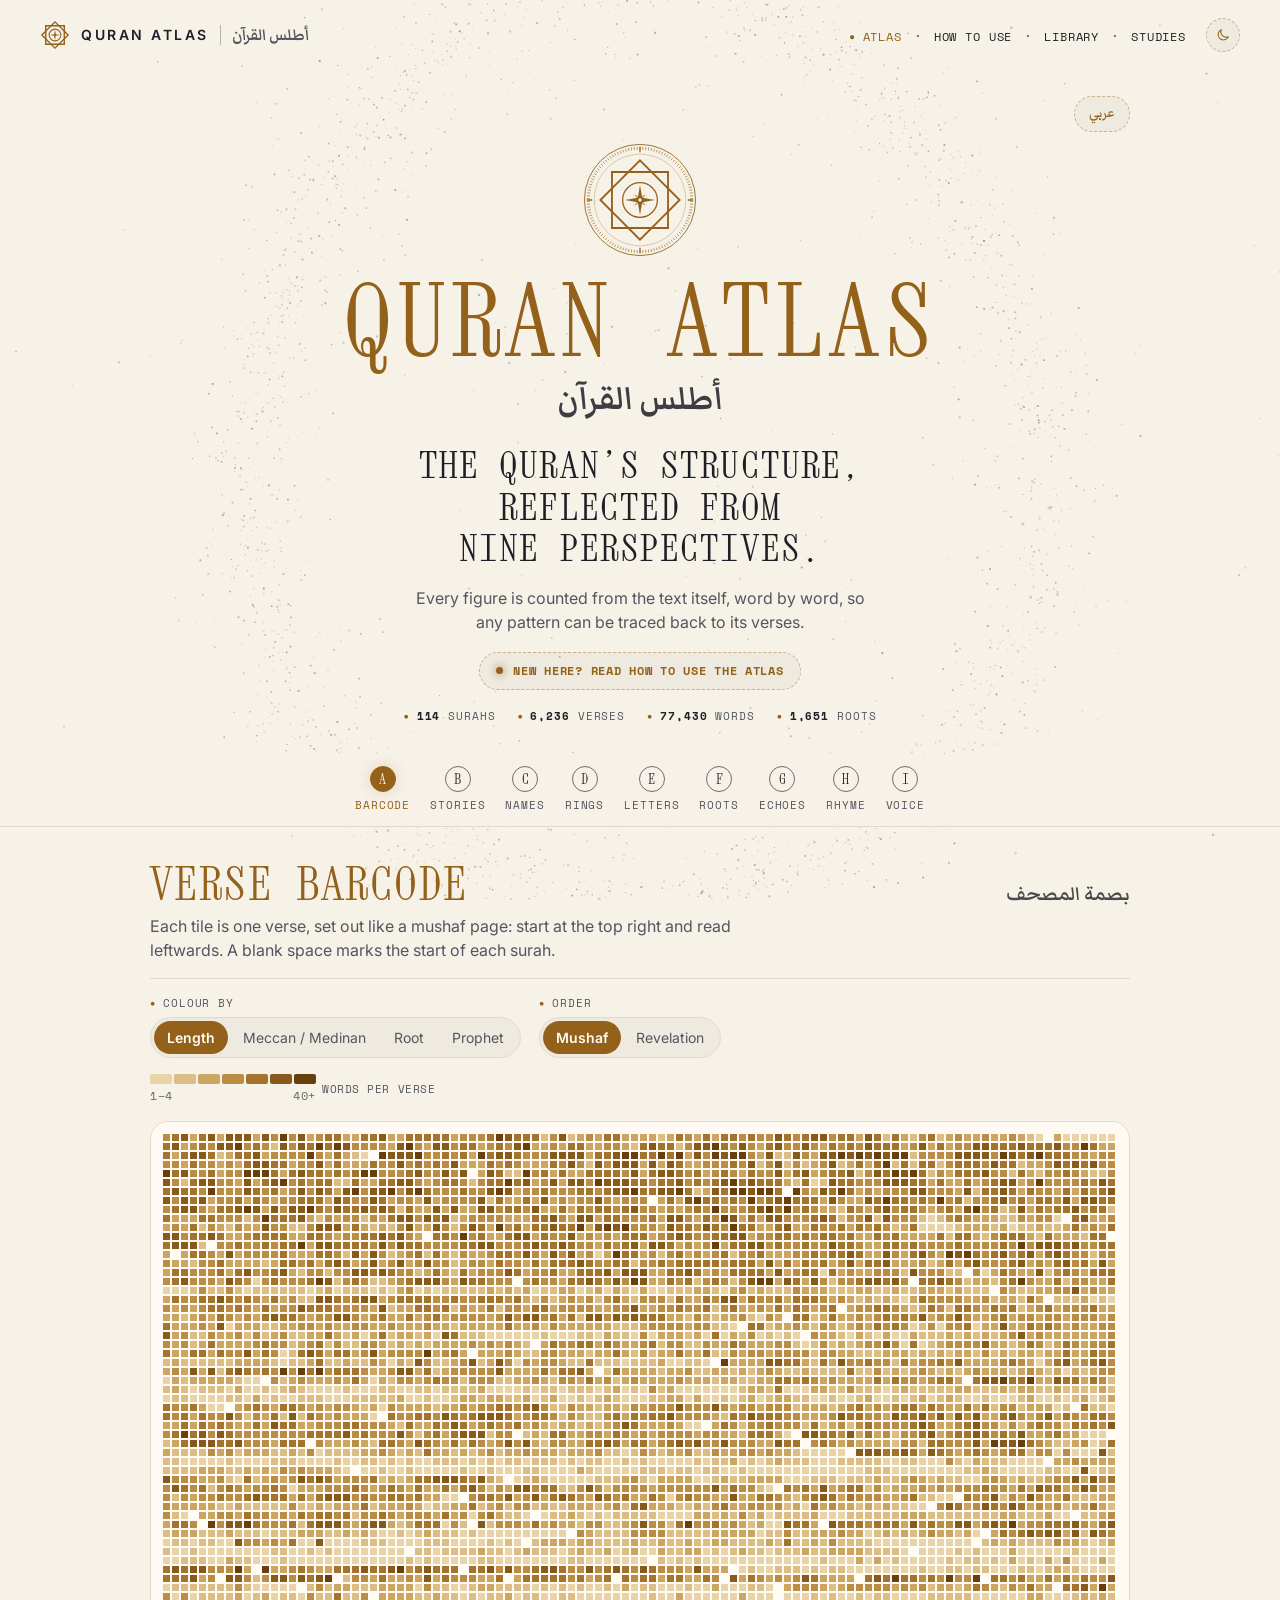
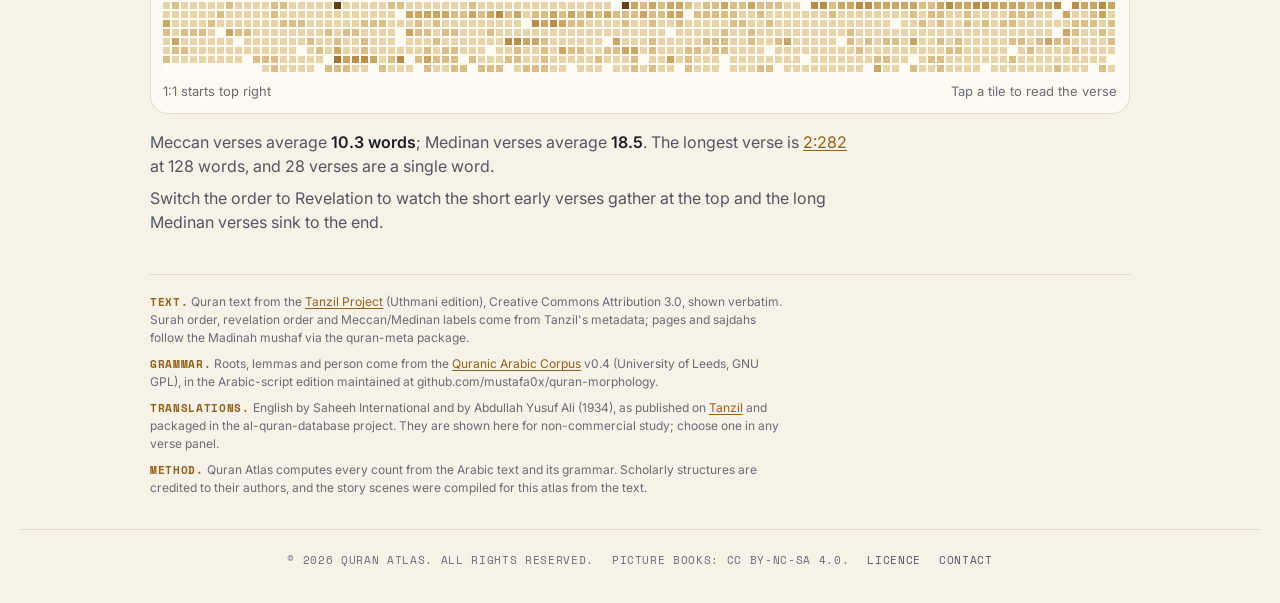
==== commit 5d920709: "Replace Support with Contact; add teaching packs to the Library - Remove the charity-style Support p" ====
--- a/index.html
+++ b/index.html
@@ -434,7 +434,7 @@
 <script src="assets/site.js" defer></script>
 </head>
 <body>
-<nav class="qa-nav inset" aria-label="Site"><div class="qa-nav-in"><a class="qa-brand" href="./" aria-label="Quran Atlas, home"><svg class="qa-mark" viewBox="0 0 64 64" fill="none" stroke="currentColor" aria-hidden="true"><path d="M32.00 4.00L60.00 32.00L32.00 60.00L4.00 32.00Z" stroke-width="3.0"/><path d="M51.80 12.20L51.80 51.80L12.20 51.80L12.20 12.20Z" stroke-width="3.0"/><circle cx="32" cy="32" r="12.5" stroke-width="2.4"/><path d="M32.00 21.50L33.84 30.16L42.50 32.00L33.84 33.84L32.00 42.50L30.16 33.84L21.50 32.00L30.16 30.16Z" fill="currentColor" stroke="none"/></svg><span class="qa-word" data-ar="أطلس القرآن">Quran Atlas</span><span class="qa-word-ar" lang="ar">أطلس القرآن</span></a><ul class="qa-links"><li><a href="./" data-ar="الأطلس" aria-current="page">Atlas</a></li><li><a href="guide/" data-ar="كيف تستخدمه">How to use</a></li><li><a href="library/" data-ar="المكتبة">Library</a></li><li><a href="studies/" data-ar="الدراسات">Studies</a></li><li><a href="support/" data-ar="ادعمنا">Support</a></li></ul><button class="qa-theme" type="button" aria-label="Switch to night mode"><svg class="i-moon" viewBox="0 0 24 24" fill="none" stroke="currentColor" stroke-width="1.6" stroke-linecap="round" stroke-linejoin="round" aria-hidden="true"><path d="M20 14.5A8 8 0 0 1 9.5 4a8 8 0 1 0 10.5 10.5Z"/></svg><svg class="i-sun" viewBox="0 0 24 24" fill="none" stroke="currentColor" stroke-width="1.6" stroke-linecap="round" aria-hidden="true"><circle cx="12" cy="12" r="4.2"/><path d="M12 2.5v2.2M12 19.3v2.2M2.5 12h2.2M19.3 12h2.2M5.3 5.3l1.6 1.6M17.1 17.1l1.6 1.6M5.3 18.7l1.6-1.6M17.1 6.9l1.6-1.6"/></svg></button></div></nav>
+<nav class="qa-nav inset" aria-label="Site"><div class="qa-nav-in"><a class="qa-brand" href="./" aria-label="Quran Atlas, home"><svg class="qa-mark" viewBox="0 0 64 64" fill="none" stroke="currentColor" aria-hidden="true"><path d="M32.00 4.00L60.00 32.00L32.00 60.00L4.00 32.00Z" stroke-width="3.0"/><path d="M51.80 12.20L51.80 51.80L12.20 51.80L12.20 12.20Z" stroke-width="3.0"/><circle cx="32" cy="32" r="12.5" stroke-width="2.4"/><path d="M32.00 21.50L33.84 30.16L42.50 32.00L33.84 33.84L32.00 42.50L30.16 33.84L21.50 32.00L30.16 30.16Z" fill="currentColor" stroke="none"/></svg><span class="qa-word" data-ar="أطلس القرآن">Quran Atlas</span><span class="qa-word-ar" lang="ar">أطلس القرآن</span></a><ul class="qa-links"><li><a href="./" data-ar="الأطلس" aria-current="page">Atlas</a></li><li><a href="guide/" data-ar="كيف تستخدمه">How to use</a></li><li><a href="library/" data-ar="المكتبة">Library</a></li><li><a href="studies/" data-ar="الدراسات">Studies</a></li></ul><button class="qa-theme" type="button" aria-label="Switch to night mode"><svg class="i-moon" viewBox="0 0 24 24" fill="none" stroke="currentColor" stroke-width="1.6" stroke-linecap="round" stroke-linejoin="round" aria-hidden="true"><path d="M20 14.5A8 8 0 0 1 9.5 4a8 8 0 1 0 10.5 10.5Z"/></svg><svg class="i-sun" viewBox="0 0 24 24" fill="none" stroke="currentColor" stroke-width="1.6" stroke-linecap="round" aria-hidden="true"><circle cx="12" cy="12" r="4.2"/><path d="M12 2.5v2.2M12 19.3v2.2M2.5 12h2.2M19.3 12h2.2M5.3 5.3l1.6 1.6M17.1 17.1l1.6 1.6M5.3 18.7l1.6-1.6M17.1 6.9l1.6-1.6"/></svg></button></div></nav>
 
 <div class="wrap">
   <header class="masthead">
@@ -2809,5 +2809,5 @@
 })();
 </script>
 
-<footer class="qa-legal"><span>© 2026 Quran Atlas. All rights reserved.</span><span>Picture books: CC BY-NC-SA 4.0.</span><a href="licence/">Licence</a><a href="support/">Support the Atlas</a></footer>
+<footer class="qa-legal"><span>© 2026 Quran Atlas. All rights reserved.</span><span>Picture books: CC BY-NC-SA 4.0.</span><a href="licence/">Licence</a><a href="contact/">Contact</a></footer>
 </body></html>
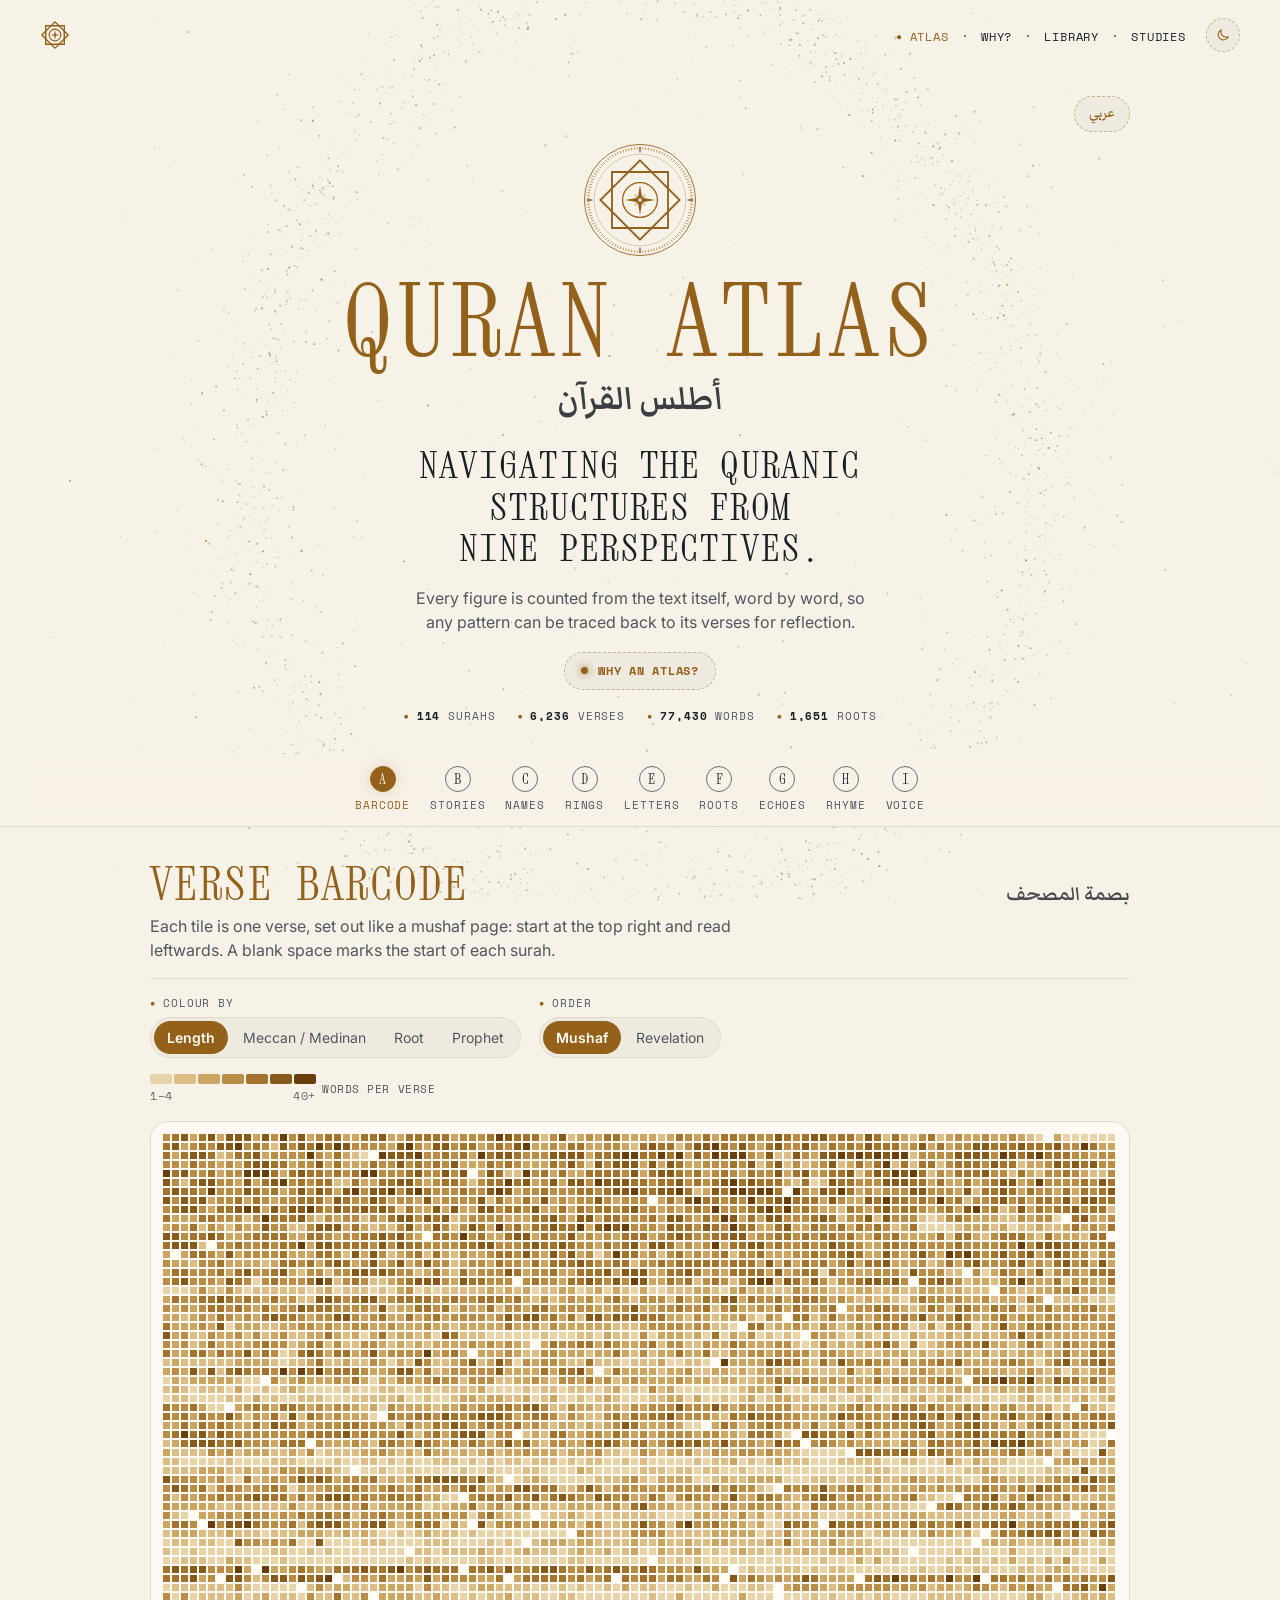
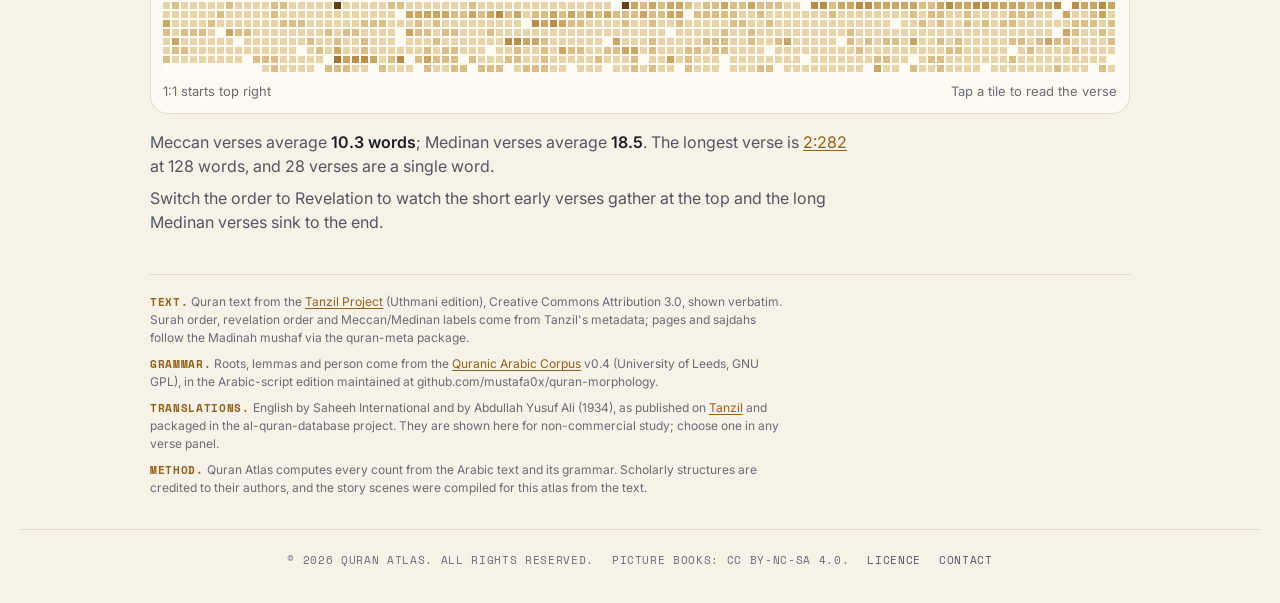
==== commit 6df75fb6: "Replace How to use with a Why? essay page; new tagline; slimmer nav - Nav: drop the "Quran Atlas" wo" ====
--- a/index.html
+++ b/index.html
@@ -434,7 +434,7 @@
 <script src="assets/site.js" defer></script>
 </head>
 <body>
-<nav class="qa-nav inset" aria-label="Site"><div class="qa-nav-in"><a class="qa-brand" href="./" aria-label="Quran Atlas, home"><svg class="qa-mark" viewBox="0 0 64 64" fill="none" stroke="currentColor" aria-hidden="true"><path d="M32.00 4.00L60.00 32.00L32.00 60.00L4.00 32.00Z" stroke-width="3.0"/><path d="M51.80 12.20L51.80 51.80L12.20 51.80L12.20 12.20Z" stroke-width="3.0"/><circle cx="32" cy="32" r="12.5" stroke-width="2.4"/><path d="M32.00 21.50L33.84 30.16L42.50 32.00L33.84 33.84L32.00 42.50L30.16 33.84L21.50 32.00L30.16 30.16Z" fill="currentColor" stroke="none"/></svg><span class="qa-word" data-ar="أطلس القرآن">Quran Atlas</span><span class="qa-word-ar" lang="ar">أطلس القرآن</span></a><ul class="qa-links"><li><a href="./" data-ar="الأطلس" aria-current="page">Atlas</a></li><li><a href="guide/" data-ar="كيف تستخدمه">How to use</a></li><li><a href="library/" data-ar="المكتبة">Library</a></li><li><a href="studies/" data-ar="الدراسات">Studies</a></li></ul><button class="qa-theme" type="button" aria-label="Switch to night mode"><svg class="i-moon" viewBox="0 0 24 24" fill="none" stroke="currentColor" stroke-width="1.6" stroke-linecap="round" stroke-linejoin="round" aria-hidden="true"><path d="M20 14.5A8 8 0 0 1 9.5 4a8 8 0 1 0 10.5 10.5Z"/></svg><svg class="i-sun" viewBox="0 0 24 24" fill="none" stroke="currentColor" stroke-width="1.6" stroke-linecap="round" aria-hidden="true"><circle cx="12" cy="12" r="4.2"/><path d="M12 2.5v2.2M12 19.3v2.2M2.5 12h2.2M19.3 12h2.2M5.3 5.3l1.6 1.6M17.1 17.1l1.6 1.6M5.3 18.7l1.6-1.6M17.1 6.9l1.6-1.6"/></svg></button></div></nav>
+<nav class="qa-nav inset" aria-label="Site"><div class="qa-nav-in"><a class="qa-brand" href="./" aria-label="Quran Atlas, home"><svg class="qa-mark" viewBox="0 0 64 64" fill="none" stroke="currentColor" aria-hidden="true"><path d="M32.00 4.00L60.00 32.00L32.00 60.00L4.00 32.00Z" stroke-width="3.0"/><path d="M51.80 12.20L51.80 51.80L12.20 51.80L12.20 12.20Z" stroke-width="3.0"/><circle cx="32" cy="32" r="12.5" stroke-width="2.4"/><path d="M32.00 21.50L33.84 30.16L42.50 32.00L33.84 33.84L32.00 42.50L30.16 33.84L21.50 32.00L30.16 30.16Z" fill="currentColor" stroke="none"/></svg></a><ul class="qa-links"><li><a href="./" data-ar="الأطلس" aria-current="page">Atlas</a></li><li><a href="why/" data-ar="لماذا؟">Why?</a></li><li><a href="library/" data-ar="المكتبة">Library</a></li><li><a href="studies/" data-ar="الدراسات">Studies</a></li></ul><button class="qa-theme" type="button" aria-label="Switch to night mode"><svg class="i-moon" viewBox="0 0 24 24" fill="none" stroke="currentColor" stroke-width="1.6" stroke-linecap="round" stroke-linejoin="round" aria-hidden="true"><path d="M20 14.5A8 8 0 0 1 9.5 4a8 8 0 1 0 10.5 10.5Z"/></svg><svg class="i-sun" viewBox="0 0 24 24" fill="none" stroke="currentColor" stroke-width="1.6" stroke-linecap="round" aria-hidden="true"><circle cx="12" cy="12" r="4.2"/><path d="M12 2.5v2.2M12 19.3v2.2M2.5 12h2.2M19.3 12h2.2M5.3 5.3l1.6 1.6M17.1 17.1l1.6 1.6M5.3 18.7l1.6-1.6M17.1 6.9l1.6-1.6"/></svg></button></div></nav>
 
 <div class="wrap">
   <header class="masthead">
@@ -446,9 +446,9 @@
       </div>
       <div class="mast-ar" id="mast-ar" lang="ar" dir="rtl">أطلس القرآن</div>
     </div>
-    <p class="mast-lede">The Quran’s structure, reflected from nine perspectives.</p>
-    <p class="mast-sub">Every figure is counted from the text itself, word by word, so any pattern can be traced back to its verses.</p>
-    <a class="mast-guide" href="guide/" >New here? Read how to use the Atlas</a>
+    <p class="mast-lede">Navigating the Quranic Structures from nine perspectives.</p>
+    <p class="mast-sub">Every figure is counted from the text itself, word by word, so any pattern can be traced back to its verses for reflection.</p>
+    <a class="mast-guide" href="why/">Why an atlas?</a>
     <ul class="facts" id="facts">
       <li><b>114</b> surahs</li><li><b>6,236</b> verses</li><li><b>77,430</b> words</li><li><b>1,651</b> roots</li>
     </ul>
@@ -869,7 +869,7 @@
    from the AR dictionary (exact English -> Arabic) for fixed strings, and from AR_HTML for fixed
    passages that carry markup. el(), canvas text and a watcher on the page apply them, and show
    digits in Arabic-Indic form. Switching language reloads the page in the other language. */
-const AR = /*AR-DICT*/{"The Quran’s structure, reflected from nine perspectives.":"بنية القرآن من تسع زوايا.","Every figure is counted from the text itself, word by word, so any pattern can be traced back to its verses.":"كل رقم هنا محسوب من النص نفسه، كلمةً كلمة، فيمكن تتبّع أي نمط إلى آياته.","The Quran tells its stories in pieces, returning to the same prophets across many surahs and choosing different scenes each time. Below: where each prophet is named, then the story of every prophet broken into scenes, surah by surah.":"يروي القرآن قصصه متفرقة، فيعود إلى الأنبياء أنفسهم في سور كثيرة ويختار في كل مرة مشاهد مختلفة. وفيما يلي: مواضع ذكر كل نبي باسمه، ثم قصة كل نبي مقسّمة إلى مشاهد، سورةً سورة.","Prophet":"النبي","Peace be upon them all":"عليهم السلام جميعًا","Prophets by surah, and the scenes of every prophet's story, surah by surah.":"الأنبياء بحسب السور، ومشاهد قصة كل نبي سورةً سورة.","Nine ways to see the Quran's structure. Every figure here is counted from the text itself, word by word, so you can check any pattern by tapping through to the verses.":"تسع طرق لرؤية بنية القرآن. كل رقم هنا معدود من النص نفسه، كلمةً كلمة، فتستطيع أن تتحقق من أي نمط بالانتقال إلى الآيات.","Studies":"دراسات","Library":"المكتبة","New here? Read how to use the Atlas":"جديد هنا؟ اقرأ كيف تستخدم الأطلس","Books":"كتب","Free books: Stories from the Quran, eight picture books for children, and this Atlas as a 112-page book to print":"كتب مجانية بالإنجليزية: «قصص من القرآن»، ثمانية كتب مصوّرة للأطفال، وهذا الأطلس كتابًا من 112 صفحة يُطبع","Six illustrated deep dives: the middle of the Quran, Ar-Rahman’s pairs, Musa’s story as a transit map, and more":"ست دراسات مصوّرة معمّقة: منتصف القرآن، ومثنّى سورة الرحمن، وقصة موسى خريطةَ مواصلات، وغير ذلك","Views":"العروض","Barcode":"البصمة","Stories":"القصص","Names":"الأسماء","Rings":"الحلقات","Letters":"الحروف","Roots":"الجذور","Echoes":"المتشابهات","Rhyme":"الفواصل","Voice":"الالتفات","Close":"إغلاق","Translation":"الترجمة","Show roots":"اعرض الجذور","Hide roots":"أخفِ الجذور","Tafsir and recitation on Quran.com ↗":"التفسير والتلاوة على موقع Quran.com ↗","Neighbouring verses":"الآيات المجاورة","‹ Previous":"› السابقة","Next ›":"التالية ‹","Loading verse…":"جارٍ تحميل الآية…","Loading passage…":"جارٍ تحميل المقطع…","The translation did not load. Check your connection and reopen the verse.":"تعذّر تحميل الترجمة. تحقّق من الاتصال وأعد فتح الآية.","Sajdah":"سجدة","Read in English":"Read in English","Each tile is one verse, set out like a mushaf page: start at the top right and read leftwards. A blank space marks the start of each surah.":"كل مربّع آية، مصفوفة كصفحة المصحف: ابدأ من أعلى اليمين واقرأ نحو اليسار. وتدلّ المسافة الفارغة على بداية كل سورة.","Colour by":"التلوين بحسب","Length":"الطول","Meccan / Medinan":"المكي والمدني","Root":"الجذر","Prophet":"النبي","Order":"الترتيب","Mushaf":"المصحف","Revelation":"النزول","Grid of all 6,236 verses. Use the arrow keys to move between verses and Enter to read one.":"شبكة الآيات كلها، 6,236 آية. استعمل مفاتيح الأسهم للتنقل بين الآيات، وEnter لقراءة إحداها.","Tap a tile to read the verse":"اضغط مربّعًا لتقرأ الآية","1:1 starts top right":"1:1 تبدأ من أعلى اليمين","Words per verse":"كلمات الآية","Mentions in the verse":"مرات الورود في الآية","Words from this root in the verse":"كلمات هذا الجذر في الآية","Not present":"غير موجود","Loading roots…":"جارٍ تحميل الجذور…","Featured":"مختارة","Most frequent":"الأكثر ورودًا","In revelation order the short, dense verses of the early surahs fill the top of the grid, and the long Medinan verses gather at the end.":"في ترتيب النزول تملأ الآياتُ القصيرة الكثيفة في السور الأولى أعلى الشبكة، وتجتمع الآيات المدنية الطويلة في آخرها.","Switch the order to Revelation to watch the short early verses gather at the top and the long Medinan verses sink to the end.":"غيّر الترتيب إلى «النزول» لترى الآيات المبكرة القصيرة تجتمع في الأعلى، والآيات المدنية الطويلة تنزل إلى الآخر.","Labels and revelation order follow Tanzil metadata, based on the 1924 Egyptian standard edition. The order applies to whole surahs; verses keep their place inside each surah, and scholars dispute the dating of some surahs.":"الوصف بالمكي والمدني وترتيب النزول من بيانات تنزيل، المبنية على المصحف المصري الصادر سنة 1924. والترتيب يشمل السور كاملة؛ وتبقى الآيات في مواضعها داخل كل سورة، ويختلف العلماء في زمن نزول بعض السور.","The Quran tells its stories in pieces, returning to the same figures across many surahs and choosing different scenes each time. Below: where each prophet is named, then the stories of Musa, Ibrahim and Nuh broken into scenes, surah by surah.":"يروي القرآن قصصه متفرقة، يعود إلى الشخصيات نفسها في سور كثيرة، ويختار في كل مرة مشاهد مختلفة. وفيما يلي: أين يُسمّى كل نبي، ثم قصص موسى وإبراهيم ونوح مقسّمة إلى مشاهد، سورةً سورة.","Prophets across the surahs":"الأنبياء عبر السور","Where each prophet is named, surah by surah":"أين يُسمّى كل نبي، سورةً سورة","Order surahs":"ترتيب السور","Mushaf order":"ترتيب المصحف","Revelation order":"ترتيب النزول","shaded columns: Medinan surahs":"الأعمدة المظللة: سور مدنية","Counts are of names only. Prophets are also referred to by title or pronoun, such as Yunus as \"the man of the fish\", so they appear in more verses than are counted here.":"العدّ للأسماء وحدها. ويُشار إلى الأنبياء أيضًا بالألقاب والضمائر، كتسمية يونس «صاحب الحوت»، فهم يرِدون في آيات أكثر مما عُدّ هنا.","Stories, scene by scene":"القصص، مشهدًا مشهدًا","Story":"القصة","Musa":"موسى","Ibrahim":"إبراهيم","Nuh":"نوح","Columns in":"الأعمدة بحسب","Each row is a scene, in approximate story order; each column is a surah that tells part of it. Larger dots mean more verses. Tap a dot, then read the whole passage with its translation.":"كل صف مشهد، بترتيب القصة على وجه التقريب؛ وكل عمود سورة تروي شيئًا منه. والنقاط الأكبر آيات أكثر. اضغط نقطة، ثم اقرأ المقطع كاملًا.","Scene / Surah":"المشهد / السورة","Tap a dot to see the verses of that telling.":"اضغط نقطة لترى آيات تلك الرواية.","Gathering the stories…":"جارٍ جمع القصص…","Hundreds of verses close on a pair of God's names, such as Forgiving and Merciful or Mighty and Wise. Which pairs occur, how the names join up, and what the verses before them are about can all be counted.":"مئات الآيات تُختم باسمين من أسماء الله، مثل «الغفور الرحيم» و«العزيز الحكيم». ويمكن أن يُعدّ أيّ الأزواج يرد، وكيف تترابط الأسماء، وعمّ تتحدث الآيات التي تسبقها.","Pairs that close verses":"أزواج تختم الآيات","How the names pair up":"كيف تقترن الأسماء","Each line joins two names that close a verse together; thicker lines close more verses. Tap a name to light up its partners.":"كل خط يصل بين اسمين يختمان آية معًا؛ والخطوط الأغلظ تختم آيات أكثر. اضغط اسمًا لتضيء الأسماء المقترنة به.","Network of divine names that close verses together":"شبكة أسماء الله التي تختم الآيات معًا","Common closing words":"خواتيم شائعة","The most frequent last words of verses, names or not. Tap one to list its verses.":"أكثر الكلمات ورودًا في أواخر الآيات، أسماءً كانت أو غيرها. اضغط إحداها لتعرض آياتها.","Its verses lean on these roots far more than the Quran overall:":"تكثر آياته من هذه الجذور أكثر بكثير من القرآن عامة:","Show all pairs":"اعرض الأزواج كلها","Reading verse endings…":"جارٍ قراءة خواتيم الآيات…","Some scholars read surahs as rings: sections that mirror each other around a centre, A B C … C′ B′ A′. Below is one such reading of Al-Baqarah, a vocabulary check of it, and an echo map you can run on any surah.":"يقرأ بعض العلماء السور حلقاتٍ: أقسامًا يقابل بعضها بعضًا حول مركز، A B C … C′ B′ A′. وفيما يلي قراءة من هذا النوع لسورة البقرة، وفحص لها بالمفردات، وخريطة أصداء تصلح لأي سورة.","Al-Baqarah as a ring":"سورة البقرة حلقةً","Does the vocabulary agree?":"هل توافقها المفردات؟","Each square compares the roots used in two of Farrin's sections, weighting rare roots more than common ones. Outlined squares are the mirrored pairs. A ring built on themes need not show up in word counts, so this is a check, not a verdict.":"كل مربع يقارن الجذور المستعملة في قسمين من أقسام فارين، مع إعطاء الجذور النادرة وزنًا أكبر من الشائعة. والمربعات المحاطة هي الأزواج المتقابلة. والحلقة المبنية على المعاني قد لا تظهر في عدّ الألفاظ، فهذا فحص لا حكم.","Similarity of shared vocabulary between the nine sections; mirrored pairs outlined.":"تشابه المفردات المشتركة بين الأقسام التسعة؛ والأزواج المتقابلة محاطة.","Shared vocabulary":"المفردات المشتركة","Counting roots…":"جارٍ عدّ الجذور…","Counting shared roots…":"جارٍ عدّ الجذور المشتركة…","Echo map for any surah":"خريطة الأصداء لأي سورة","Every verse is compared with every other verse in the surah by the roots they share. Bright squares off the diagonal are verses that echo each other; a refrain shows up as a lattice. Switch to Arcs to see the strongest echoes as arches over the surah.":"تُقارَن كل آية بكل آية أخرى في السورة بحسب الجذور المشتركة. والمربعات المضيئة بعيدًا عن القطر آيات يردّد بعضها بعضًا؛ واللازمة تظهر شبكةً. انتقل إلى «الأقواس» لترى أقوى الأصداء أقواسًا فوق السورة.","Surah":"السورة","Show":"العرض","Map":"خريطة","Arcs":"أقواس","Suggested surahs":"سور مقترحة","Verse-by-verse similarity map for the selected surah":"خريطة التشابه آيةً آية للسورة المختارة","Similarity (square-root scale)":"التشابه (بمقياس الجذر التربيعي)","Similarity is the cosine of rarity-weighted root counts: 1 means the same roots in the same proportions, 0 means no roots in common. Common roots such as God, say and be count for little.":"التشابه هو جيب تمام الزاوية بين أعداد الجذور الموزونة بندرتها: 1 يعني الجذور نفسها بالنسب نفسها، و0 يعني لا جذر مشتركًا. والجذور الشائعة مثل «الله» و«قال» و«كان» قليلة الوزن.","Section widths to scale, except A′ (two verses), widened to stay visible":"عرض الأقسام بمقياسها، إلا A′ (آيتان) فقد وُسّع ليبقى ظاهرًا","verse 1":"الآية 1","Belief and disbelief":"الإيمان والكفر","Law given to the Children of Israel":"شريعة بني إسرائيل","Abraham is tested":"ابتلاء إبراهيم","The Kaʿbah becomes the qiblah":"الكعبة قبلةً","The Muslims will be tested":"ابتلاء المسلمين","Law given to the Muslims":"شريعة المسلمين","Tap to compare two verses":"اضغط لتقارن آيتين","Tap a verse on the line to see its echoes":"اضغط آية على الخط لترى أصداءها","Tap any square to see which roots two verses share.":"اضغط أي مربع لترى الجذور المشتركة بين آيتين.","Tap a point on the line to see that verse’s strongest echoes.":"اضغط نقطة على الخط لترى أقوى أصداء تلك الآية.","These two verses share no roots.":"لا جذر مشترك بين هاتين الآيتين.","same verse":"الآية نفسها","Strongest other echoes:":"أقوى الأصداء الأخرى: ","No two verses here share many rare roots.":"لا تشترك آيتان هنا في جذور نادرة كثيرة.","No verses here share enough rare roots to draw an arc.":"لا تشترك آيات هنا في جذور نادرة تكفي لرسم قوس.","Twenty-nine surahs open with letters recited one by one, such as Alif Lām Mīm. Their meaning is left open in the tradition, but where they fall, what follows them and how often their letters recur can all be counted.":"تسع وعشرون سورة تُفتتح بحروف تُقرأ حرفًا حرفًا، مثل «الم». ومعناها متروك في التراث، لكن مواضعها وما يليها ومقدار تكرار حروفها كلها مما يُعدّ.","All 114 surahs, the 29 with opening letters highlighted":"السور كلها، 114 سورة، ومُبرزة منها الـ29 المفتتحة بالحروف","Surah 1 at top right, ten to a row":"السورة 1 في أعلى اليمين، عشر سور في كل صف","Tap a surah to read its opening":"اضغط سورة لتقرأ فاتحتها","Families":"العائلات","Alif Lām openings":"المفتتحة بـ«الم» و«الر»","Ḥā Mīm":"الحواميم","Ṭā openings":"المفتتحة بالطاء","Single letters and others":"حرف واحد وغير ذلك","What follows the letters":"ما يلي الحروف","The words right after the letters, with any word for the Book, the Quran, sending down or revelation marked in gold.":"الكلمات التي تلي الحروف مباشرة، وقد عُلّمت بالذهبي كل كلمة تدل على الكتاب أو القرآن أو التنزيل أو الوحي.","Show all 29":"اعرض الـ29 كلها","Loading the openings…":"جارٍ تحميل الفواتح…","Book":"الكتاب","A verse later":"بعد آية","Other subject":"موضوع آخر","Do the letters recur in their surahs?":"هل تتكرر الحروف في سورها؟","Each dot is one opening letter in one surah: how often that letter occurs in its own surah, compared with its rate across the whole Quran. Dots right of the line occur more often than usual. Gold dots are at least a quarter above the usual rate.":"كل نقطة حرف من حروف الفواتح في سورة واحدة: كم يتكرر في سورته مقارنةً بمعدّله في القرآن كله. والنقاط يمين الخط تتكرر أكثر من المعتاد. والنقاط الذهبية تزيد على المعتاد بالربع على الأقل.","Rate of each opening letter in its own surah relative to the whole Quran. Table below.":"معدّل كل حرف من حروف الفواتح في سورته نسبةً إلى القرآن كله. والجدول أدناه.","usual rate":"المعدّل المعتاد","Table of all letter rates":"جدول معدّلات الحروف كلها","Most Arabic words grow from a root of three letters. Pick one of the Quran's 1,651 roots to see where it lives, the shapes it takes and the roots it keeps company with.":"تنبت أكثر الكلمات العربية من جذر من ثلاثة أحرف. اختر جذرًا من جذور القرآن البالغة 1,651 لترى أين يسكن، وما الصيغ التي يأخذها، وما الجذور التي يصاحبها.","Find a root":"ابحث عن جذر","رحم, rhm or mercy":"مثل: رحم","Featured roots":"جذور مختارة","No root matches. Try Arabic letters (رحم), Latin letters (rhm) or an English word (mercy).":"لا جذر مطابق. جرّب أحرفًا عربية (رحم)، أو أحرفًا لاتينية (rhm)، أو كلمة إنجليزية (mercy).","Where it lives":"أين يسكن","Surahs in":"السور بحسب","Uses per 1,000 words in each surah":"مرات الورود لكل 1,000 كلمة في كل سورة","Meccan surah":"سورة مكية","Medinan surah":"سورة مدنية","Word forms":"صيغ الكلمات","Travels with":"يصاحب","Roots that share verses with this one far more often than chance would predict. Thicker lines mean more shared verses. Tap a root to follow it.":"جذور تشارك هذا الجذر في الآيات أكثر بكثير مما تقتضيه المصادفة. والخطوط الأغلظ آيات مشتركة أكثر. اضغط جذرًا لتنتقل إليه.","Roots that share verses with the selected root":"جذور تشارك الجذر المختار في الآيات","This root is too rare to measure the company it keeps.":"هذا الجذر أندر من أن تُقاس صحبته.","No root shares its verses notably more often than chance.":"لا جذر يشاركه آياته أكثر مما تقتضيه المصادفة بوضوح.","Verses":"الآيات","Show every verse":"اعرض كل الآيات","Every occurrence is a verb: the Quran never uses this root as a noun.":"كل وروده فعل: لم يستعمل القرآن هذا الجذر اسمًا قط.","Every occurrence is a noun or adjective: the Quran never uses this root as a verb.":"كل وروده اسم أو صفة: لم يستعمل القرآن هذا الجذر فعلًا قط.","The Quran repeats itself on purpose: formulas, refrains and whole verses recur across surahs. Each arch below joins two places where the same phrase appears, from the opening of Al-Fatihah on the left to the end on the right.":"يتكرر القرآن عن قصد: صيغ ولوازم وآيات كاملة تعود عبر السور. وكل قوس أدناه يصل بين موضعين ترد فيهما العبارة نفسها، من أول الفاتحة على اليسار إلى آخر المصحف على اليمين.","Phrases of":"عبارات من","3+ words":"3 كلمات فأكثر","5+ words":"5 كلمات فأكثر","8+ words":"8 كلمات فأكثر","Arcs joining repeated phrases across the Quran":"أقواس تصل بين العبارات المتكررة في القرآن","Tap the line to see what repeats there":"اضغط الخط لترى ما يتكرر هناك","Tap the line under the arches to see what repeats at that verse, or pick a phrase from the list below.":"اضغط الخط تحت الأقواس لترى ما يتكرر عند تلك الآية، أو اختر عبارة من القائمة أدناه.","Most repeated phrases":"أكثر العبارات تكرارًا","Confusable verses":"متشابهات الحفظ","Pairs of verses that match almost word for word, the places memorisers learn to watch. The words that differ are marked in gold.":"أزواج من الآيات تتطابق كلماتها تقريبًا، وهي المواضع التي يتنبّه لها الحفّاظ. والكلمات المختلفة معلّمة بالذهبي.","Show pairs involving":"اعرض الأزواج في","All surahs":"كل السور","Show more pairs":"اعرض أزواجًا أخرى","Same verse, different surahs":"آية واحدة في سور مختلفة","Verses that recur word for word in more than one surah.":"آيات تتكرر بلفظها في أكثر من سورة.","Finding repeated phrases…":"جارٍ البحث عن العبارات المتكررة…","No phrase of this length from this verse recurs elsewhere. Try a shorter length or a nearby verse.":"لا تتكرر عبارة بهذا الطول من هذه الآية في موضع آخر. جرّب طولًا أقصر أو آية مجاورة.","Also at:":"وترد أيضًا في:","missing word":"كلمة ناقصة","Most verses end on a rhyme, read as you would pause on the last word. Each row below is one surah, stretched to the full width, with every verse coloured by its end sound. Long single-colour rows are surahs that hold one rhyme throughout.":"تنتهي أكثر الآيات بفاصلة تُقرأ بالوقف على آخر كلمة. وكل صف أدناه سورة ممدودة بعرض الصفحة، وكل آية ملوّنة بصوت خاتمتها. والصفوف الطويلة ذات اللون الواحد سور تلتزم فاصلة واحدة من أولها إلى آخرها.","Rhymes; tap one to highlight it":"الفواصل؛ اضغط إحداها لإبرازها","End rhyme of every verse, one row per surah":"فاصلة كل آية، صف لكل سورة","Surah 1 at top, verse 1 at the left of each row":"السورة 1 في الأعلى، والآية 1 في يسار كل صف","Tap a row to open that surah below":"اضغط صفًّا لتفتح تلك السورة أدناه","Rhymes are read in pause, so final short vowels and nunation drop away and -ān sounds where -an is written. The long vowels ī and ū before the same consonant count as one rhyme, as in Al-Fatihah.":"تُقرأ الفواصل بالوقف، فتسقط الحركات القصيرة الأخيرة والتنوين، ويُنطق ما كُتب ـًا ألفًا. والياء والواو المدّيتان قبل الحرف نفسه فاصلة واحدة، كما في الفاتحة.","Inside one surah":"داخل سورة واحدة","Refrains as a score":"اللوازم نوتةً موسيقية","Verses that return word for word inside a surah, drawn like notes on a stave. Each line spans the whole surah; each dot is one return of the refrain.":"آيات تعود بلفظها داخل السورة، مرسومة كالنوتات على المدرج الموسيقي. كل خط يمتد على السورة كلها؛ وكل نقطة عودة للازمة.","Refrains drawn as notes along each surah":"اللوازم مرسومة نوتاتٍ على امتداد كل سورة","Who is speaking, and to whom? Arabic marks person on every verb and pronoun, so each verse can be read for its I and We, its You, and its He, She and They. The Quran turns between them often, a device the rhetoricians called iltifāt.":"مَن المتكلم، ومَن المخاطَب؟ تُعلِّم العربية الضمير في كل فعل وضمير، فيمكن قراءة كل آية بمتكلّمها ومخاطَبها وغائبها. والقرآن ينتقل بينها كثيرًا، وهو ما سمّاه البلاغيون «الالتفات».","Who is addressed":"مَن المخاطَب","Every call that opens with yā (O…), grouped by who is called. Each bar splits into verses from Meccan and Medinan surahs.":"كل نداء يبدأ بـ«يا»، مجموعًا بحسب المنادى. وكل عمود ينقسم إلى آيات من سور مكية وأخرى مدنية.","Meccan surahs":"سور مكية","Medinan surahs":"سور مدنية","Reading pronouns…":"جارٍ قراءة الضمائر…","Tap a row to list its verses. \"Our Lord\" counts only where it is a call (the accusative form); \"Say\" counts the singular command qul.":"اضغط صفًّا لتعرض آياته. ولا يُعدّ «ربّنا» إلا حيث يكون نداءً (بالنصب)؛ ويُعدّ في «قل» فعل الأمر المفرد.","I, You and They, surah by surah":"المتكلم والمخاطب والغائب، سورةً سورة","Most \"you\"":"الأكثر خطابًا","Share of first, second and third person markers in each surah":"نسبة علامات المتكلم والمخاطب والغائب في كل سورة","Surah 1 at top · Medinan surahs ticked at the right edge":"السورة 1 في الأعلى · والسور المدنية معلّمة عند الحافة اليمنى","Earliest revealed at top · Medinan ticked at right":"الأقدم نزولًا في الأعلى · والمدنية معلّمة يمينًا","Most \"you\" at top · Medinan ticked at right":"الأكثر خطابًا في الأعلى · والمدنية معلّمة يمينًا","Counted from verb endings and pronouns in the Quranic Arabic Corpus. This is grammatical person, not the identity of the speaker: \"We\" may be God, the angels or the jinn, depending on the passage.":"معدود من لواحق الأفعال والضمائر في المدوّنة القرآنية العربية. وهذا ضمير نحوي لا هوية المتكلم: فـ«نحن» قد تكون الله أو الملائكة أو الجن، بحسب السياق.","Verse by verse":"آيةً آية","Tap a row to read it verse by verse":"اضغط صفًّا لتقرأه آيةً آية","Farrin's ring structure of Al-Baqarah: sections A to D mirror D′ to A′ around the centre E, verses 142 to 152.":"بنية سورة البقرة الحلقية عند فارين: الأقسام من A إلى D تقابل D′ إلى A′ حول المركز E، الآيات من 142 إلى 152.","mirrors":"يقابل","the centre":"المركز","God's creation and knowledge":"خلق الله وعلمه",",":"،","and":"و",";":"؛","1 Al-Fatihah":"1 الفاتحة","2 Al-Baqarah":"2 البقرة","12 Yusuf":"12 يوسف","18 Al-Kahf":"18 الكهف","19 Maryam":"19 مريم","26 Ash-Shuʿaraʾ":"26 الشعراء","36 Ya-Sin":"36 يس","37 As-Saffat":"37 الصافات","49 Al-Hujurat":"49 الحجرات","54 Al-Qamar":"54 القمر","55 Ar-Rahman":"55 الرحمن","72 Al-Jinn":"72 الجن","77 Al-Mursalat":"77 المرسلات","93 Ad-Duha":"93 الضحى"}/*END-AR-DICT*/;
+const AR = /*AR-DICT*/{"Navigating the Quranic Structures from nine perspectives.":"الإبحار في بُنى القرآن من تسع زوايا.","Every figure is counted from the text itself, word by word, so any pattern can be traced back to its verses for reflection.":"كل رقم هنا محسوب من النص نفسه، كلمةً كلمة، فيمكن تتبّع أي نمط إلى آياته للتدبّر.","The Quran tells its stories in pieces, returning to the same prophets across many surahs and choosing different scenes each time. Below: where each prophet is named, then the story of every prophet broken into scenes, surah by surah.":"يروي القرآن قصصه متفرقة، فيعود إلى الأنبياء أنفسهم في سور كثيرة ويختار في كل مرة مشاهد مختلفة. وفيما يلي: مواضع ذكر كل نبي باسمه، ثم قصة كل نبي مقسّمة إلى مشاهد، سورةً سورة.","Prophet":"النبي","Peace be upon them all":"عليهم السلام جميعًا","Prophets by surah, and the scenes of every prophet's story, surah by surah.":"الأنبياء بحسب السور، ومشاهد قصة كل نبي سورةً سورة.","Nine ways to see the Quran's structure. Every figure here is counted from the text itself, word by word, so you can check any pattern by tapping through to the verses.":"تسع طرق لرؤية بنية القرآن. كل رقم هنا معدود من النص نفسه، كلمةً كلمة، فتستطيع أن تتحقق من أي نمط بالانتقال إلى الآيات.","Studies":"دراسات","Library":"المكتبة","Why an atlas?":"لماذا أطلس؟","Books":"كتب","Free books: Stories from the Quran, eight picture books for children, and this Atlas as a 112-page book to print":"كتب مجانية بالإنجليزية: «قصص من القرآن»، ثمانية كتب مصوّرة للأطفال، وهذا الأطلس كتابًا من 112 صفحة يُطبع","Six illustrated deep dives: the middle of the Quran, Ar-Rahman’s pairs, Musa’s story as a transit map, and more":"ست دراسات مصوّرة معمّقة: منتصف القرآن، ومثنّى سورة الرحمن، وقصة موسى خريطةَ مواصلات، وغير ذلك","Views":"العروض","Barcode":"البصمة","Stories":"القصص","Names":"الأسماء","Rings":"الحلقات","Letters":"الحروف","Roots":"الجذور","Echoes":"المتشابهات","Rhyme":"الفواصل","Voice":"الالتفات","Close":"إغلاق","Translation":"الترجمة","Show roots":"اعرض الجذور","Hide roots":"أخفِ الجذور","Tafsir and recitation on Quran.com ↗":"التفسير والتلاوة على موقع Quran.com ↗","Neighbouring verses":"الآيات المجاورة","‹ Previous":"› السابقة","Next ›":"التالية ‹","Loading verse…":"جارٍ تحميل الآية…","Loading passage…":"جارٍ تحميل المقطع…","The translation did not load. Check your connection and reopen the verse.":"تعذّر تحميل الترجمة. تحقّق من الاتصال وأعد فتح الآية.","Sajdah":"سجدة","Read in English":"Read in English","Each tile is one verse, set out like a mushaf page: start at the top right and read leftwards. A blank space marks the start of each surah.":"كل مربّع آية، مصفوفة كصفحة المصحف: ابدأ من أعلى اليمين واقرأ نحو اليسار. وتدلّ المسافة الفارغة على بداية كل سورة.","Colour by":"التلوين بحسب","Length":"الطول","Meccan / Medinan":"المكي والمدني","Root":"الجذر","Prophet":"النبي","Order":"الترتيب","Mushaf":"المصحف","Revelation":"النزول","Grid of all 6,236 verses. Use the arrow keys to move between verses and Enter to read one.":"شبكة الآيات كلها، 6,236 آية. استعمل مفاتيح الأسهم للتنقل بين الآيات، وEnter لقراءة إحداها.","Tap a tile to read the verse":"اضغط مربّعًا لتقرأ الآية","1:1 starts top right":"1:1 تبدأ من أعلى اليمين","Words per verse":"كلمات الآية","Mentions in the verse":"مرات الورود في الآية","Words from this root in the verse":"كلمات هذا الجذر في الآية","Not present":"غير موجود","Loading roots…":"جارٍ تحميل الجذور…","Featured":"مختارة","Most frequent":"الأكثر ورودًا","In revelation order the short, dense verses of the early surahs fill the top of the grid, and the long Medinan verses gather at the end.":"في ترتيب النزول تملأ الآياتُ القصيرة الكثيفة في السور الأولى أعلى الشبكة، وتجتمع الآيات المدنية الطويلة في آخرها.","Switch the order to Revelation to watch the short early verses gather at the top and the long Medinan verses sink to the end.":"غيّر الترتيب إلى «النزول» لترى الآيات المبكرة القصيرة تجتمع في الأعلى، والآيات المدنية الطويلة تنزل إلى الآخر.","Labels and revelation order follow Tanzil metadata, based on the 1924 Egyptian standard edition. The order applies to whole surahs; verses keep their place inside each surah, and scholars dispute the dating of some surahs.":"الوصف بالمكي والمدني وترتيب النزول من بيانات تنزيل، المبنية على المصحف المصري الصادر سنة 1924. والترتيب يشمل السور كاملة؛ وتبقى الآيات في مواضعها داخل كل سورة، ويختلف العلماء في زمن نزول بعض السور.","The Quran tells its stories in pieces, returning to the same figures across many surahs and choosing different scenes each time. Below: where each prophet is named, then the stories of Musa, Ibrahim and Nuh broken into scenes, surah by surah.":"يروي القرآن قصصه متفرقة، يعود إلى الشخصيات نفسها في سور كثيرة، ويختار في كل مرة مشاهد مختلفة. وفيما يلي: أين يُسمّى كل نبي، ثم قصص موسى وإبراهيم ونوح مقسّمة إلى مشاهد، سورةً سورة.","Prophets across the surahs":"الأنبياء عبر السور","Where each prophet is named, surah by surah":"أين يُسمّى كل نبي، سورةً سورة","Order surahs":"ترتيب السور","Mushaf order":"ترتيب المصحف","Revelation order":"ترتيب النزول","shaded columns: Medinan surahs":"الأعمدة المظللة: سور مدنية","Counts are of names only. Prophets are also referred to by title or pronoun, such as Yunus as \"the man of the fish\", so they appear in more verses than are counted here.":"العدّ للأسماء وحدها. ويُشار إلى الأنبياء أيضًا بالألقاب والضمائر، كتسمية يونس «صاحب الحوت»، فهم يرِدون في آيات أكثر مما عُدّ هنا.","Stories, scene by scene":"القصص، مشهدًا مشهدًا","Story":"القصة","Musa":"موسى","Ibrahim":"إبراهيم","Nuh":"نوح","Columns in":"الأعمدة بحسب","Each row is a scene, in approximate story order; each column is a surah that tells part of it. Larger dots mean more verses. Tap a dot, then read the whole passage with its translation.":"كل صف مشهد، بترتيب القصة على وجه التقريب؛ وكل عمود سورة تروي شيئًا منه. والنقاط الأكبر آيات أكثر. اضغط نقطة، ثم اقرأ المقطع كاملًا.","Scene / Surah":"المشهد / السورة","Tap a dot to see the verses of that telling.":"اضغط نقطة لترى آيات تلك الرواية.","Gathering the stories…":"جارٍ جمع القصص…","Hundreds of verses close on a pair of God's names, such as Forgiving and Merciful or Mighty and Wise. Which pairs occur, how the names join up, and what the verses before them are about can all be counted.":"مئات الآيات تُختم باسمين من أسماء الله، مثل «الغفور الرحيم» و«العزيز الحكيم». ويمكن أن يُعدّ أيّ الأزواج يرد، وكيف تترابط الأسماء، وعمّ تتحدث الآيات التي تسبقها.","Pairs that close verses":"أزواج تختم الآيات","How the names pair up":"كيف تقترن الأسماء","Each line joins two names that close a verse together; thicker lines close more verses. Tap a name to light up its partners.":"كل خط يصل بين اسمين يختمان آية معًا؛ والخطوط الأغلظ تختم آيات أكثر. اضغط اسمًا لتضيء الأسماء المقترنة به.","Network of divine names that close verses together":"شبكة أسماء الله التي تختم الآيات معًا","Common closing words":"خواتيم شائعة","The most frequent last words of verses, names or not. Tap one to list its verses.":"أكثر الكلمات ورودًا في أواخر الآيات، أسماءً كانت أو غيرها. اضغط إحداها لتعرض آياتها.","Its verses lean on these roots far more than the Quran overall:":"تكثر آياته من هذه الجذور أكثر بكثير من القرآن عامة:","Show all pairs":"اعرض الأزواج كلها","Reading verse endings…":"جارٍ قراءة خواتيم الآيات…","Some scholars read surahs as rings: sections that mirror each other around a centre, A B C … C′ B′ A′. Below is one such reading of Al-Baqarah, a vocabulary check of it, and an echo map you can run on any surah.":"يقرأ بعض العلماء السور حلقاتٍ: أقسامًا يقابل بعضها بعضًا حول مركز، A B C … C′ B′ A′. وفيما يلي قراءة من هذا النوع لسورة البقرة، وفحص لها بالمفردات، وخريطة أصداء تصلح لأي سورة.","Al-Baqarah as a ring":"سورة البقرة حلقةً","Does the vocabulary agree?":"هل توافقها المفردات؟","Each square compares the roots used in two of Farrin's sections, weighting rare roots more than common ones. Outlined squares are the mirrored pairs. A ring built on themes need not show up in word counts, so this is a check, not a verdict.":"كل مربع يقارن الجذور المستعملة في قسمين من أقسام فارين، مع إعطاء الجذور النادرة وزنًا أكبر من الشائعة. والمربعات المحاطة هي الأزواج المتقابلة. والحلقة المبنية على المعاني قد لا تظهر في عدّ الألفاظ، فهذا فحص لا حكم.","Similarity of shared vocabulary between the nine sections; mirrored pairs outlined.":"تشابه المفردات المشتركة بين الأقسام التسعة؛ والأزواج المتقابلة محاطة.","Shared vocabulary":"المفردات المشتركة","Counting roots…":"جارٍ عدّ الجذور…","Counting shared roots…":"جارٍ عدّ الجذور المشتركة…","Echo map for any surah":"خريطة الأصداء لأي سورة","Every verse is compared with every other verse in the surah by the roots they share. Bright squares off the diagonal are verses that echo each other; a refrain shows up as a lattice. Switch to Arcs to see the strongest echoes as arches over the surah.":"تُقارَن كل آية بكل آية أخرى في السورة بحسب الجذور المشتركة. والمربعات المضيئة بعيدًا عن القطر آيات يردّد بعضها بعضًا؛ واللازمة تظهر شبكةً. انتقل إلى «الأقواس» لترى أقوى الأصداء أقواسًا فوق السورة.","Surah":"السورة","Show":"العرض","Map":"خريطة","Arcs":"أقواس","Suggested surahs":"سور مقترحة","Verse-by-verse similarity map for the selected surah":"خريطة التشابه آيةً آية للسورة المختارة","Similarity (square-root scale)":"التشابه (بمقياس الجذر التربيعي)","Similarity is the cosine of rarity-weighted root counts: 1 means the same roots in the same proportions, 0 means no roots in common. Common roots such as God, say and be count for little.":"التشابه هو جيب تمام الزاوية بين أعداد الجذور الموزونة بندرتها: 1 يعني الجذور نفسها بالنسب نفسها، و0 يعني لا جذر مشتركًا. والجذور الشائعة مثل «الله» و«قال» و«كان» قليلة الوزن.","Section widths to scale, except A′ (two verses), widened to stay visible":"عرض الأقسام بمقياسها، إلا A′ (آيتان) فقد وُسّع ليبقى ظاهرًا","verse 1":"الآية 1","Belief and disbelief":"الإيمان والكفر","Law given to the Children of Israel":"شريعة بني إسرائيل","Abraham is tested":"ابتلاء إبراهيم","The Kaʿbah becomes the qiblah":"الكعبة قبلةً","The Muslims will be tested":"ابتلاء المسلمين","Law given to the Muslims":"شريعة المسلمين","Tap to compare two verses":"اضغط لتقارن آيتين","Tap a verse on the line to see its echoes":"اضغط آية على الخط لترى أصداءها","Tap any square to see which roots two verses share.":"اضغط أي مربع لترى الجذور المشتركة بين آيتين.","Tap a point on the line to see that verse’s strongest echoes.":"اضغط نقطة على الخط لترى أقوى أصداء تلك الآية.","These two verses share no roots.":"لا جذر مشترك بين هاتين الآيتين.","same verse":"الآية نفسها","Strongest other echoes:":"أقوى الأصداء الأخرى: ","No two verses here share many rare roots.":"لا تشترك آيتان هنا في جذور نادرة كثيرة.","No verses here share enough rare roots to draw an arc.":"لا تشترك آيات هنا في جذور نادرة تكفي لرسم قوس.","Twenty-nine surahs open with letters recited one by one, such as Alif Lām Mīm. Their meaning is left open in the tradition, but where they fall, what follows them and how often their letters recur can all be counted.":"تسع وعشرون سورة تُفتتح بحروف تُقرأ حرفًا حرفًا، مثل «الم». ومعناها متروك في التراث، لكن مواضعها وما يليها ومقدار تكرار حروفها كلها مما يُعدّ.","All 114 surahs, the 29 with opening letters highlighted":"السور كلها، 114 سورة، ومُبرزة منها الـ29 المفتتحة بالحروف","Surah 1 at top right, ten to a row":"السورة 1 في أعلى اليمين، عشر سور في كل صف","Tap a surah to read its opening":"اضغط سورة لتقرأ فاتحتها","Families":"العائلات","Alif Lām openings":"المفتتحة بـ«الم» و«الر»","Ḥā Mīm":"الحواميم","Ṭā openings":"المفتتحة بالطاء","Single letters and others":"حرف واحد وغير ذلك","What follows the letters":"ما يلي الحروف","The words right after the letters, with any word for the Book, the Quran, sending down or revelation marked in gold.":"الكلمات التي تلي الحروف مباشرة، وقد عُلّمت بالذهبي كل كلمة تدل على الكتاب أو القرآن أو التنزيل أو الوحي.","Show all 29":"اعرض الـ29 كلها","Loading the openings…":"جارٍ تحميل الفواتح…","Book":"الكتاب","A verse later":"بعد آية","Other subject":"موضوع آخر","Do the letters recur in their surahs?":"هل تتكرر الحروف في سورها؟","Each dot is one opening letter in one surah: how often that letter occurs in its own surah, compared with its rate across the whole Quran. Dots right of the line occur more often than usual. Gold dots are at least a quarter above the usual rate.":"كل نقطة حرف من حروف الفواتح في سورة واحدة: كم يتكرر في سورته مقارنةً بمعدّله في القرآن كله. والنقاط يمين الخط تتكرر أكثر من المعتاد. والنقاط الذهبية تزيد على المعتاد بالربع على الأقل.","Rate of each opening letter in its own surah relative to the whole Quran. Table below.":"معدّل كل حرف من حروف الفواتح في سورته نسبةً إلى القرآن كله. والجدول أدناه.","usual rate":"المعدّل المعتاد","Table of all letter rates":"جدول معدّلات الحروف كلها","Most Arabic words grow from a root of three letters. Pick one of the Quran's 1,651 roots to see where it lives, the shapes it takes and the roots it keeps company with.":"تنبت أكثر الكلمات العربية من جذر من ثلاثة أحرف. اختر جذرًا من جذور القرآن البالغة 1,651 لترى أين يسكن، وما الصيغ التي يأخذها، وما الجذور التي يصاحبها.","Find a root":"ابحث عن جذر","رحم, rhm or mercy":"مثل: رحم","Featured roots":"جذور مختارة","No root matches. Try Arabic letters (رحم), Latin letters (rhm) or an English word (mercy).":"لا جذر مطابق. جرّب أحرفًا عربية (رحم)، أو أحرفًا لاتينية (rhm)، أو كلمة إنجليزية (mercy).","Where it lives":"أين يسكن","Surahs in":"السور بحسب","Uses per 1,000 words in each surah":"مرات الورود لكل 1,000 كلمة في كل سورة","Meccan surah":"سورة مكية","Medinan surah":"سورة مدنية","Word forms":"صيغ الكلمات","Travels with":"يصاحب","Roots that share verses with this one far more often than chance would predict. Thicker lines mean more shared verses. Tap a root to follow it.":"جذور تشارك هذا الجذر في الآيات أكثر بكثير مما تقتضيه المصادفة. والخطوط الأغلظ آيات مشتركة أكثر. اضغط جذرًا لتنتقل إليه.","Roots that share verses with the selected root":"جذور تشارك الجذر المختار في الآيات","This root is too rare to measure the company it keeps.":"هذا الجذر أندر من أن تُقاس صحبته.","No root shares its verses notably more often than chance.":"لا جذر يشاركه آياته أكثر مما تقتضيه المصادفة بوضوح.","Verses":"الآيات","Show every verse":"اعرض كل الآيات","Every occurrence is a verb: the Quran never uses this root as a noun.":"كل وروده فعل: لم يستعمل القرآن هذا الجذر اسمًا قط.","Every occurrence is a noun or adjective: the Quran never uses this root as a verb.":"كل وروده اسم أو صفة: لم يستعمل القرآن هذا الجذر فعلًا قط.","The Quran repeats itself on purpose: formulas, refrains and whole verses recur across surahs. Each arch below joins two places where the same phrase appears, from the opening of Al-Fatihah on the left to the end on the right.":"يتكرر القرآن عن قصد: صيغ ولوازم وآيات كاملة تعود عبر السور. وكل قوس أدناه يصل بين موضعين ترد فيهما العبارة نفسها، من أول الفاتحة على اليسار إلى آخر المصحف على اليمين.","Phrases of":"عبارات من","3+ words":"3 كلمات فأكثر","5+ words":"5 كلمات فأكثر","8+ words":"8 كلمات فأكثر","Arcs joining repeated phrases across the Quran":"أقواس تصل بين العبارات المتكررة في القرآن","Tap the line to see what repeats there":"اضغط الخط لترى ما يتكرر هناك","Tap the line under the arches to see what repeats at that verse, or pick a phrase from the list below.":"اضغط الخط تحت الأقواس لترى ما يتكرر عند تلك الآية، أو اختر عبارة من القائمة أدناه.","Most repeated phrases":"أكثر العبارات تكرارًا","Confusable verses":"متشابهات الحفظ","Pairs of verses that match almost word for word, the places memorisers learn to watch. The words that differ are marked in gold.":"أزواج من الآيات تتطابق كلماتها تقريبًا، وهي المواضع التي يتنبّه لها الحفّاظ. والكلمات المختلفة معلّمة بالذهبي.","Show pairs involving":"اعرض الأزواج في","All surahs":"كل السور","Show more pairs":"اعرض أزواجًا أخرى","Same verse, different surahs":"آية واحدة في سور مختلفة","Verses that recur word for word in more than one surah.":"آيات تتكرر بلفظها في أكثر من سورة.","Finding repeated phrases…":"جارٍ البحث عن العبارات المتكررة…","No phrase of this length from this verse recurs elsewhere. Try a shorter length or a nearby verse.":"لا تتكرر عبارة بهذا الطول من هذه الآية في موضع آخر. جرّب طولًا أقصر أو آية مجاورة.","Also at:":"وترد أيضًا في:","missing word":"كلمة ناقصة","Most verses end on a rhyme, read as you would pause on the last word. Each row below is one surah, stretched to the full width, with every verse coloured by its end sound. Long single-colour rows are surahs that hold one rhyme throughout.":"تنتهي أكثر الآيات بفاصلة تُقرأ بالوقف على آخر كلمة. وكل صف أدناه سورة ممدودة بعرض الصفحة، وكل آية ملوّنة بصوت خاتمتها. والصفوف الطويلة ذات اللون الواحد سور تلتزم فاصلة واحدة من أولها إلى آخرها.","Rhymes; tap one to highlight it":"الفواصل؛ اضغط إحداها لإبرازها","End rhyme of every verse, one row per surah":"فاصلة كل آية، صف لكل سورة","Surah 1 at top, verse 1 at the left of each row":"السورة 1 في الأعلى، والآية 1 في يسار كل صف","Tap a row to open that surah below":"اضغط صفًّا لتفتح تلك السورة أدناه","Rhymes are read in pause, so final short vowels and nunation drop away and -ān sounds where -an is written. The long vowels ī and ū before the same consonant count as one rhyme, as in Al-Fatihah.":"تُقرأ الفواصل بالوقف، فتسقط الحركات القصيرة الأخيرة والتنوين، ويُنطق ما كُتب ـًا ألفًا. والياء والواو المدّيتان قبل الحرف نفسه فاصلة واحدة، كما في الفاتحة.","Inside one surah":"داخل سورة واحدة","Refrains as a score":"اللوازم نوتةً موسيقية","Verses that return word for word inside a surah, drawn like notes on a stave. Each line spans the whole surah; each dot is one return of the refrain.":"آيات تعود بلفظها داخل السورة، مرسومة كالنوتات على المدرج الموسيقي. كل خط يمتد على السورة كلها؛ وكل نقطة عودة للازمة.","Refrains drawn as notes along each surah":"اللوازم مرسومة نوتاتٍ على امتداد كل سورة","Who is speaking, and to whom? Arabic marks person on every verb and pronoun, so each verse can be read for its I and We, its You, and its He, She and They. The Quran turns between them often, a device the rhetoricians called iltifāt.":"مَن المتكلم، ومَن المخاطَب؟ تُعلِّم العربية الضمير في كل فعل وضمير، فيمكن قراءة كل آية بمتكلّمها ومخاطَبها وغائبها. والقرآن ينتقل بينها كثيرًا، وهو ما سمّاه البلاغيون «الالتفات».","Who is addressed":"مَن المخاطَب","Every call that opens with yā (O…), grouped by who is called. Each bar splits into verses from Meccan and Medinan surahs.":"كل نداء يبدأ بـ«يا»، مجموعًا بحسب المنادى. وكل عمود ينقسم إلى آيات من سور مكية وأخرى مدنية.","Meccan surahs":"سور مكية","Medinan surahs":"سور مدنية","Reading pronouns…":"جارٍ قراءة الضمائر…","Tap a row to list its verses. \"Our Lord\" counts only where it is a call (the accusative form); \"Say\" counts the singular command qul.":"اضغط صفًّا لتعرض آياته. ولا يُعدّ «ربّنا» إلا حيث يكون نداءً (بالنصب)؛ ويُعدّ في «قل» فعل الأمر المفرد.","I, You and They, surah by surah":"المتكلم والمخاطب والغائب، سورةً سورة","Most \"you\"":"الأكثر خطابًا","Share of first, second and third person markers in each surah":"نسبة علامات المتكلم والمخاطب والغائب في كل سورة","Surah 1 at top · Medinan surahs ticked at the right edge":"السورة 1 في الأعلى · والسور المدنية معلّمة عند الحافة اليمنى","Earliest revealed at top · Medinan ticked at right":"الأقدم نزولًا في الأعلى · والمدنية معلّمة يمينًا","Most \"you\" at top · Medinan ticked at right":"الأكثر خطابًا في الأعلى · والمدنية معلّمة يمينًا","Counted from verb endings and pronouns in the Quranic Arabic Corpus. This is grammatical person, not the identity of the speaker: \"We\" may be God, the angels or the jinn, depending on the passage.":"معدود من لواحق الأفعال والضمائر في المدوّنة القرآنية العربية. وهذا ضمير نحوي لا هوية المتكلم: فـ«نحن» قد تكون الله أو الملائكة أو الجن، بحسب السياق.","Verse by verse":"آيةً آية","Tap a row to read it verse by verse":"اضغط صفًّا لتقرأه آيةً آية","Farrin's ring structure of Al-Baqarah: sections A to D mirror D′ to A′ around the centre E, verses 142 to 152.":"بنية سورة البقرة الحلقية عند فارين: الأقسام من A إلى D تقابل D′ إلى A′ حول المركز E، الآيات من 142 إلى 152.","mirrors":"يقابل","the centre":"المركز","God's creation and knowledge":"خلق الله وعلمه",",":"،","and":"و",";":"؛","1 Al-Fatihah":"1 الفاتحة","2 Al-Baqarah":"2 البقرة","12 Yusuf":"12 يوسف","18 Al-Kahf":"18 الكهف","19 Maryam":"19 مريم","26 Ash-Shuʿaraʾ":"26 الشعراء","36 Ya-Sin":"36 يس","37 As-Saffat":"37 الصافات","49 Al-Hujurat":"49 الحجرات","54 Al-Qamar":"54 القمر","55 Ar-Rahman":"55 الرحمن","72 Al-Jinn":"72 الجن","77 Al-Mursalat":"77 المرسلات","93 Ad-Duha":"93 الضحى"}/*END-AR-DICT*/;
 const AR_HTML = /*AR-HTML*/{"Raymond Farrin divides the surah's 286 verses into nine sections that pair up around a centre (Surat al-Baqara: A Structural Analysis, 2010; Structure and Qur'anic Interpretation, 2014). Arcs join each section to its mirror. Tap a section to read its first verse.":"يقسّم ريموند فارين آيات السورة الـ286 تسعة أقسام يقابل بعضها بعضًا حول مركز (<i>Surat al-Baqara: A Structural Analysis</i>، 2010؛ <i>Structure and Qur'anic Interpretation</i>، 2014). وتصل الأقواس بين كل قسم ومقابله. اضغط قسمًا لتقرأ أول آياته."}/*END-AR-HTML*/;
 const LANG_KEY = 'qpa:lang';
 const LANG = (() => {
--- a/assets/site.css
+++ b/assets/site.css
@@ -76,9 +76,6 @@
 .qa-brand { display: flex; align-items: center; gap: 11px; color: var(--qa-ink); text-decoration: none; margin-inline-end: auto; line-height: 1; }
 .qa-brand .qa-mark { width: 30px; height: 30px; color: var(--qa-accent); flex: none; transition: transform .6s cubic-bezier(.2, .7, .2, 1); }
 .qa-brand:hover .qa-mark { transform: rotate(45deg); }
-.qa-word { font-family: var(--qa-sans); font-weight: 600; font-size: .875rem; letter-spacing: .18em; text-transform: uppercase; }
-.qa-word-ar { display: flex; align-items: center; gap: 11px; font-family: "Markazi Text", serif; font-weight: 600; font-size: 1.25rem; letter-spacing: 0; color: var(--qa-ink2); }
-.qa-word-ar::before { content: ""; width: 1px; height: 20px; background: currentColor; opacity: .4; }
 .qa-links { display: flex; gap: 0; flex-wrap: wrap; margin: 0; padding: 0; list-style: none; align-items: center; }
 .qa-links li + li::before { content: "·"; color: var(--qa-ink3); padding-inline: 9px; }
 .qa-links a { color: var(--qa-ink); text-decoration: none; font-size: .75rem; letter-spacing: .07em; text-transform: uppercase; padding: 6px 2px; white-space: nowrap; transition: color .15s; }
@@ -94,9 +91,6 @@
 @media (prefers-color-scheme: dark) { :root:not([data-theme="light"]) .qa-theme .i-sun { display: block; } :root:not([data-theme="light"]) .qa-theme .i-moon { display: none; } }
 .qa-links a:focus-visible, .qa-brand:focus-visible, .qa-theme:focus-visible { outline: 1px dashed var(--qa-accent); outline-offset: 4px; }
 html[lang="ar"] :is(.qa-links a, .qa-pill, .qa-label) { font-family: var(--qa-sans), "Markazi Text", sans-serif; letter-spacing: 0; text-transform: none; font-size: .9rem; }
-html[lang="ar"] .qa-word { font-family: "Markazi Text", serif; letter-spacing: 0; font-size: 1.3rem; }
-html[lang="ar"] .qa-word-ar { display: none; }
-@media (max-width: 900px) { .qa-word-ar { display: none; } }
 @media (max-width: 600px) {
   .qa-nav-in { padding-block: 14px 10px; }
   .qa-brand { order: 0; }
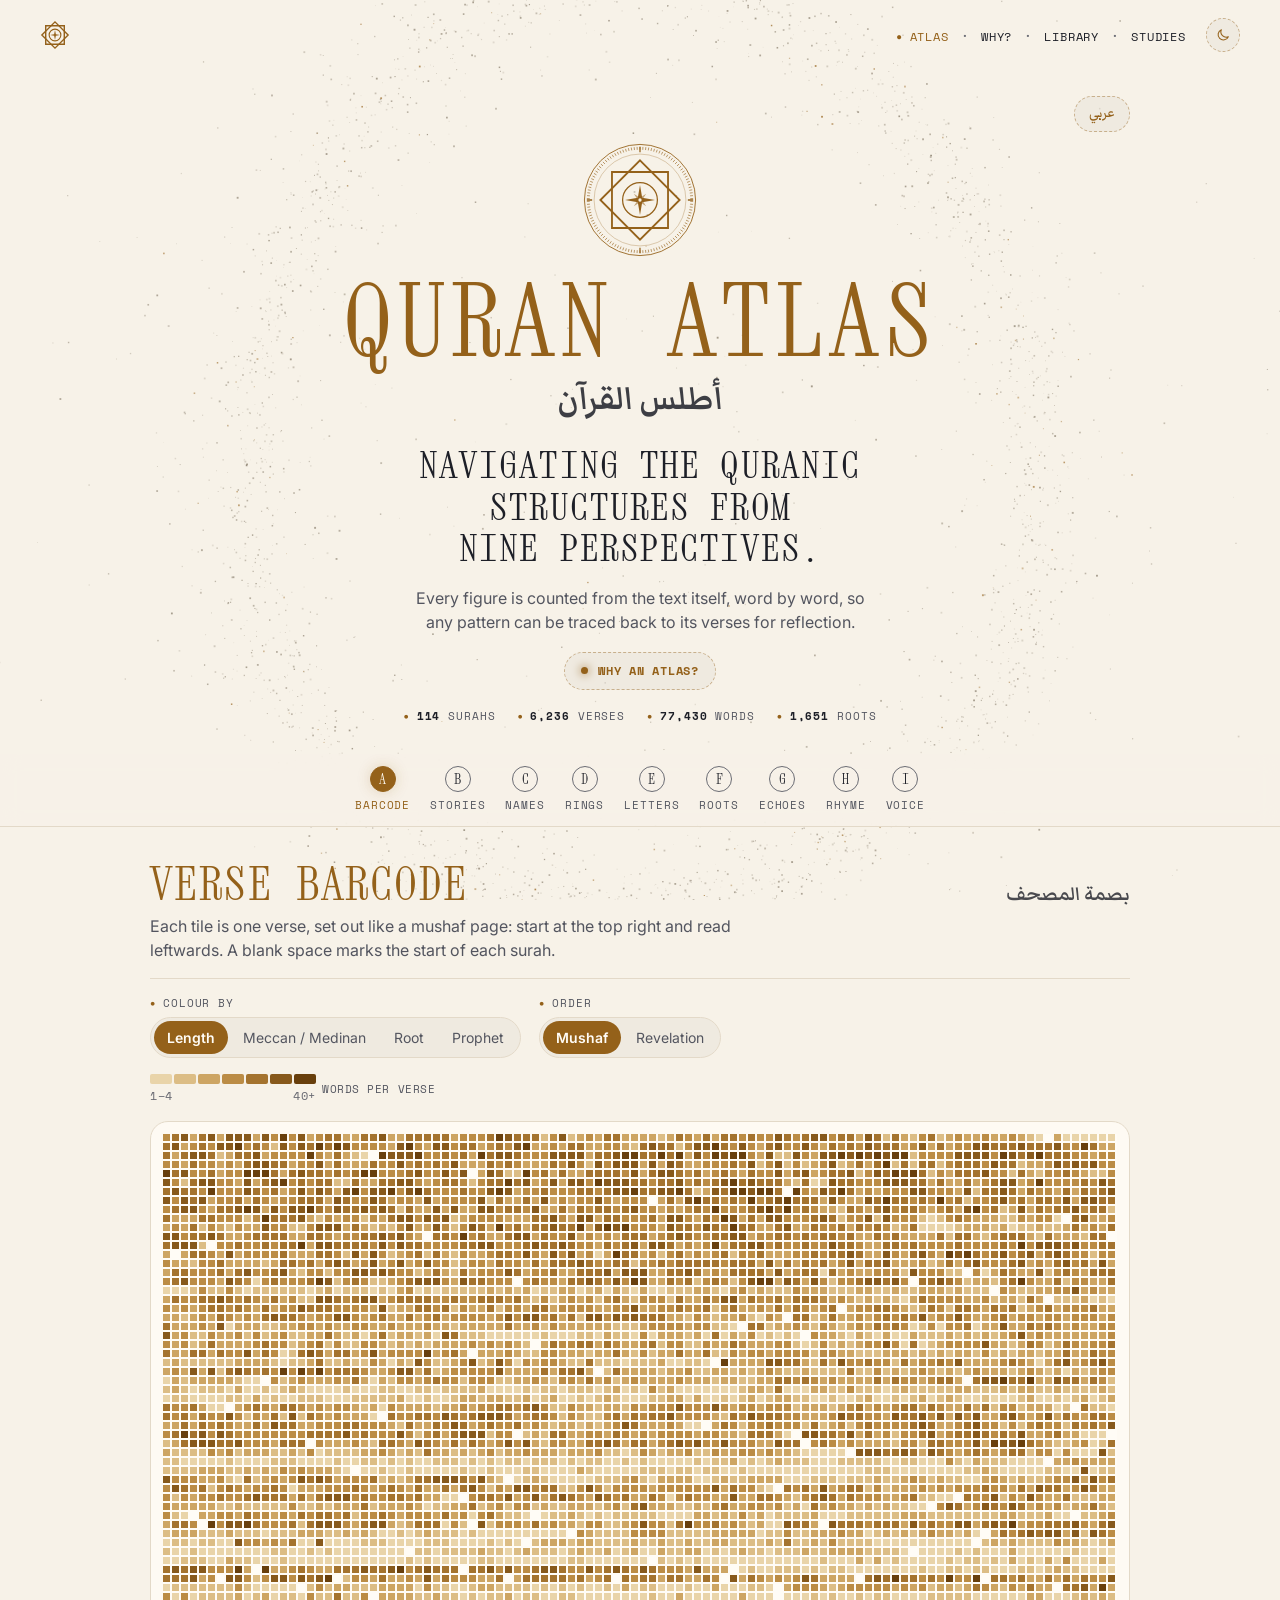
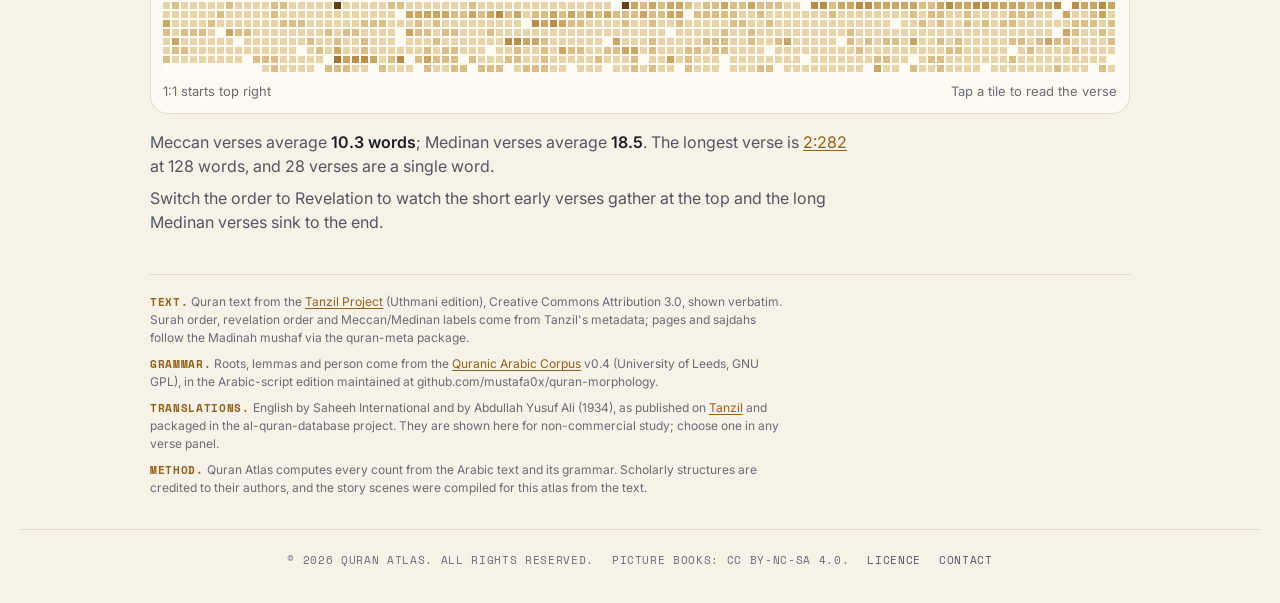
==== commit 4bb6884e: "Add GoatCounter visitor counts to every page - assets/site.js loads GoatCounter (no cookies, no pers" ====
--- a/index.html
+++ b/index.html
@@ -1071,6 +1071,7 @@
   }
   const t = document.getElementById('t-' + id); t.scrollIntoView({ block: 'nearest', inline: 'nearest' });
   store('view', id);
+  if (window.qaTrack) qaTrack.page();
   if (INIT[id] && !inited[id]) { inited[id] = true; INIT[id](); }
   else if (INIT[id] && INIT[id].shown) INIT[id].shown();
   window.dispatchEvent(new Event('qpa:view'));
@@ -1105,7 +1106,7 @@
   },
   show() {
     const wasHidden = $('#sheet').hidden;
-    if (wasHidden) this.lastFocus = document.activeElement;
+    if (wasHidden) { this.lastFocus = document.activeElement; if (window.qaTrack) qaTrack.event('verse-tap/' + (current || 'barcode')); }
     $('#scrim').hidden = false; $('#sheet').hidden = false; $('#sheet').scrollTop = 0;
     this.render();
     if (wasHidden) $('#sheet-close').focus({ preventScroll: true });
@@ -1931,7 +1932,9 @@
   },
   setupSearch() {
     const q = $('#rt-q'), box = $('#rt-sugg'); let items = [], sel = -1;
-    const pick = r => { this.select(r); q.value = ''; items = []; render(); };
+    const pick = r => { if (window.qaTrack) qaTrack.event('root-search/' + Sim.rt[r][1]); this.select(r); q.value = ''; items = []; render(); };
+    let miss = 0; // a search that finds nothing, counted once the reader stops typing
+    q.addEventListener('input', () => { clearTimeout(miss); miss = setTimeout(() => { const v = q.value.trim(); if (v.length > 1 && !items.length && window.qaTrack) qaTrack.event('root-search-no-match/' + v.toLowerCase()); }, 1500); });
     const render = () => {
       box.textContent = '';
       if (!q.value.trim()) { box.hidden = true; return; }
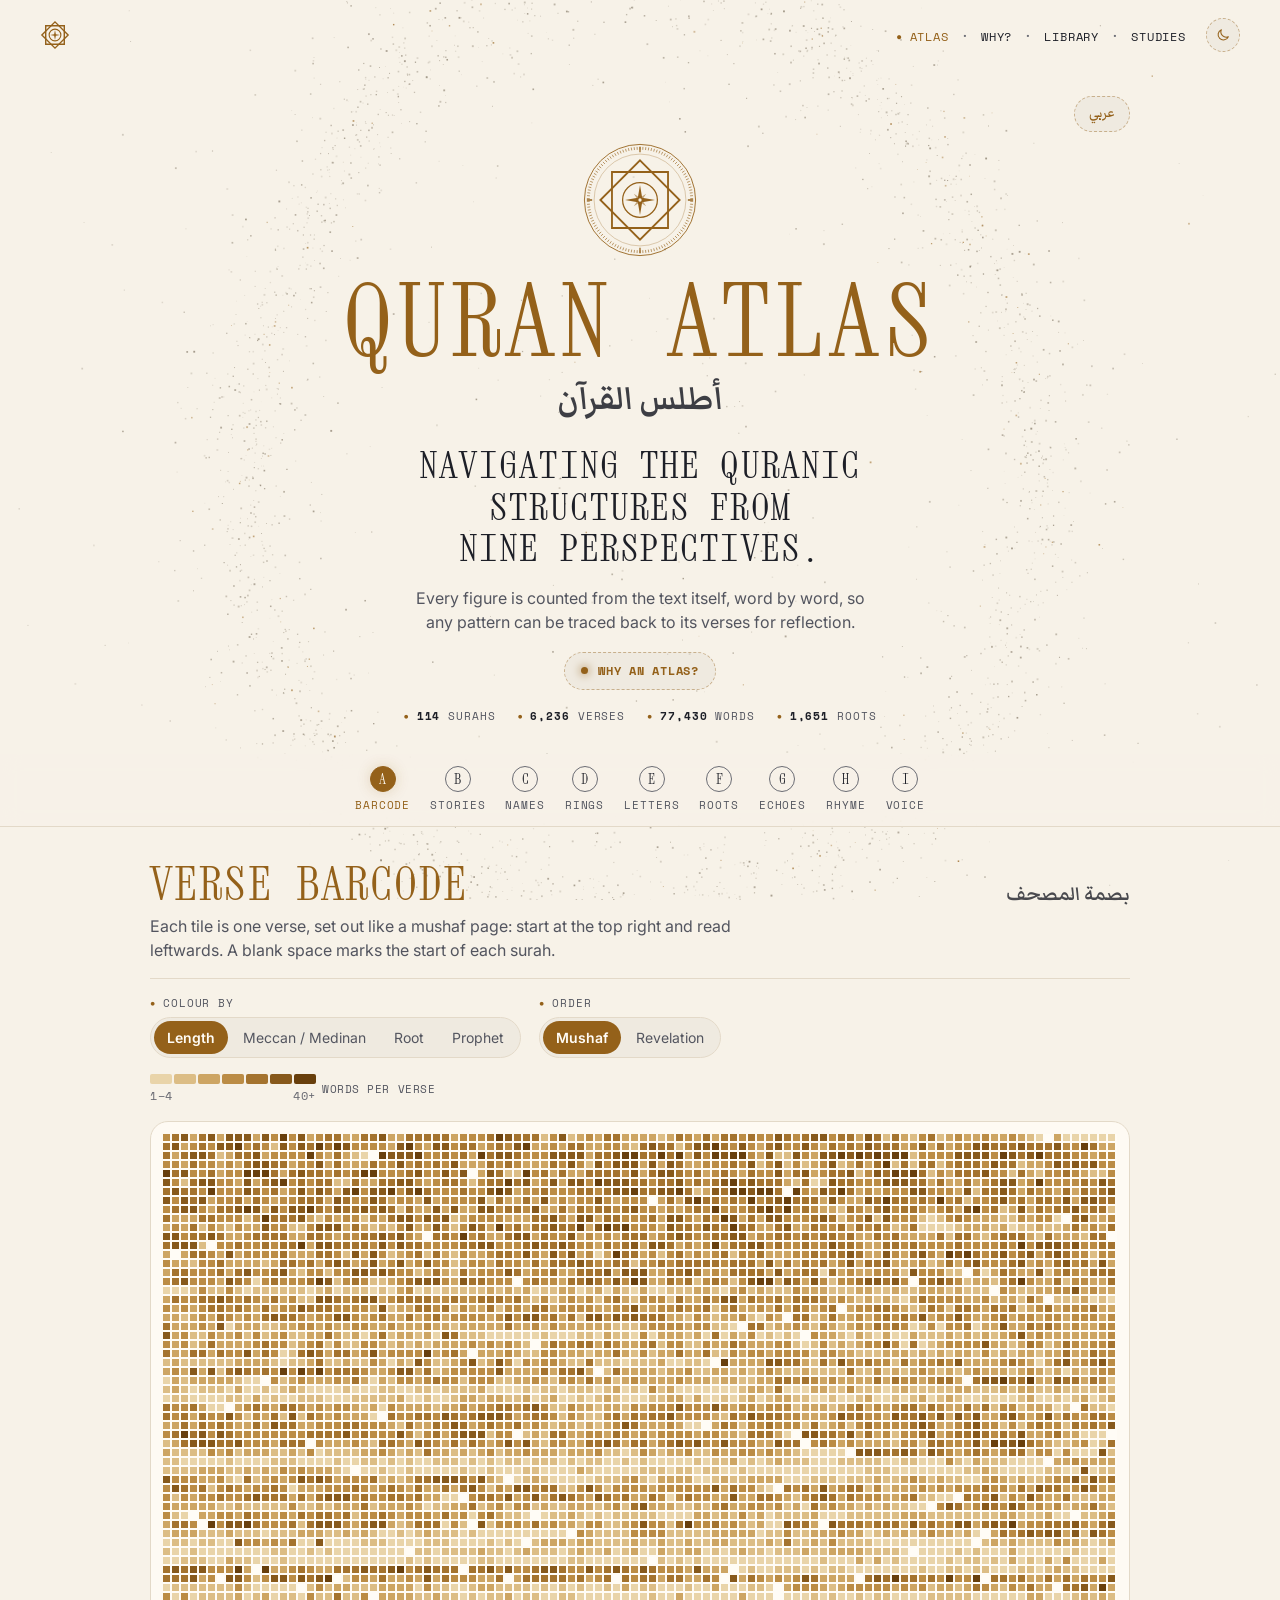
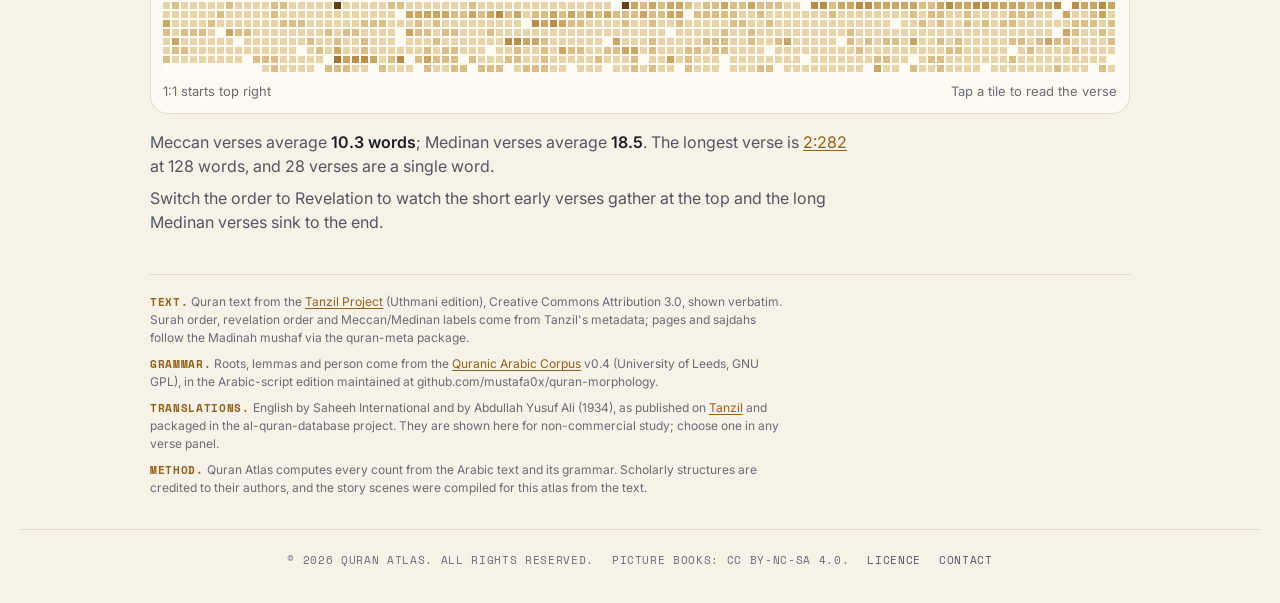
==== commit 245edade: "The Prophet's titles: count O Prophet, O Messenger and his other titles across the site The Atlas St" ====
--- a/index.html
+++ b/index.html
@@ -156,6 +156,8 @@
 .chips { display: flex; flex-wrap: wrap; gap: 6px; }
 .chipbtn { background: var(--chip); border: 1px solid transparent; border-radius: 999px; padding: 5px 11px; font-size: var(--s-1); cursor: pointer; color: var(--ink-2); }
 .chipbtn[aria-pressed="true"] { border-color: var(--gold); color: var(--ink); }
+.tchips { display: flex; flex-wrap: wrap; gap: 6px; margin: .5rem 0; }
+#st-notes h3.th { font-size: var(--s1, 1.05rem); margin: 1.2rem 0 .3rem; }
 .vocab-wrap { display: flex; flex-wrap: wrap; gap: 16px 24px; align-items: flex-start; }
 .vocab-wrap > .viz { flex: none; }
 .vocab-wrap > .notes { flex: 1 1 260px; min-width: 0; }
@@ -1203,7 +1205,8 @@
     $$('input[name="bc-mode"]').forEach(r => r.addEventListener('change', () => this.setMode(r.value)));
     $$('input[name="bc-ord"]').forEach(r => r.addEventListener('change', () => this.setOrder(r.value)));
     const ps = $('#bc-pro');
-    for (const p of Q.core.prophets) ps.append(el('option', { value: p.k, text: LL(p.en + (p.alt ? ' (' + p.alt + ')' : ''), p.ar) + ' · ' + p.v.length }));
+    for (const p of Q.core.prophets) { ps.append(el('option', { value: p.k, text: LL(p.en + (p.alt ? ' (' + p.alt + ')' : ''), p.ar) + ' · ' + p.v.length }));
+      if (p.t) ps.append(el('option', { value: p.k + '+t', text: LL(p.en + ', by name and title', p.ar + '، باسمه وألقابه') + ' · ' + new Set([...p.v, ...p.t]).size })); }
     ps.value = this.pro;
     ps.addEventListener('change', () => { this.pro = ps.value; this.recolor(); });
     $('#bc-root').addEventListener('change', e => { this.root = +e.target.value; this.recolor(); });
@@ -1263,11 +1266,11 @@
       legend = [[LL('Meccan', 'مكية'), T.mec], [LL('Medinan', 'مدنية'), T.med]].map(([lab, c]) => el('span', { class: 'key' }, el('span', { class: 'sw', style: 'background:' + c }), lab));
       notes = this.notesMM();
     } else if (this.mode === 'pro') {
-      const p = Q.core.prophets.find(x => x.k === this.pro); const cnt = new Uint8Array(N);
-      p.v.forEach(g => cnt[g]++);
+      const wt = this.pro.endsWith('+t'), p = Q.core.prophets.find(x => x.k === this.pro.replace('+t', '')); const cnt = new Uint8Array(N);
+      p.v.forEach(g => cnt[g]++); if (wt) p.t.forEach(g => cnt[g]++);
       for (let g = 0; g < N; g++) ci[g] = cnt[g] ? (cnt[g] >= 3 ? 8 : cnt[g] === 2 ? 6 : 5) : 0;
       legend = this.legendRamp(['1', '2', '3+'], 'Mentions in the verse', 5, [5, 6, 8]);
-      notes = this.notesPro(p, cnt);
+      notes = this.notesPro(p, cnt, wt);
     } else if (this.mode === 'root') {
       this.setLegend([el('span', { class: 'loading', text: 'Loading roots…' })]);
       let vr, rt; try { [vr, rt] = await Promise.all([load('vroots'), load('roots')]); } catch (e) { this.setLegend([e.message]); return; }
@@ -1403,11 +1406,12 @@
         this.order === 'rev' ? 'In revelation order the Medinan surahs form one block at the end.' : 'In mushaf order the long Medinan surahs sit near the front.'),
       el('p', { class: 'more', text: 'Labels and revelation order follow Tanzil metadata, based on the 1924 Egyptian standard edition. The order applies to whole surahs; verses keep their place inside each surah, and scholars dispute the dating of some surahs.' })];
   },
-  notesPro(p, cnt) {
+  notesPro(p, cnt, wt) {
     const per = new Map(); let verses = 0;
     for (let g = 0; g < Q.N; g++) if (cnt[g]) { verses++; per.set(Q.sOf[g], (per.get(Q.sOf[g]) || 0) + cnt[g]); }
     const top = [...per.entries()].sort((a, b) => b[1] - a[1]).slice(0, 4);
-    const pt = isAr() ? el('p', {}, 'ورد اسم ', el('b', { text: p.ar }), ' ', el('b', { text: String(p.v.length) }), ' مرة في ' + verses + ' آية في ' + arCount(per.size, 'سورة واحدة', 'سورتين', 'سور', 'سورة') + '.')
+    const pt = wt ? el('p', {}, el('b', { text: LL(p.en, p.ar) }), honor(p.k), LL(' is named ' + p.v.length + ' times, and called by title (O Prophet, the Messenger, His servant…) in ' + p.t.length + ' more verses: ', ' ذُكر باسمه ' + p.v.length + ' مرات، ونودي أو ذُكر بألقابه (يا أيها النبي، الرسول، عبده…) في ' + fmt(p.t.length) + ' آية أخرى: '), el('b', { text: fmt(verses) }), LL(' verses across ' + per.size + ' surahs. Most of them are Medinan, where he is addressed as leader of the community.', ' آية في ' + per.size + ' سورة. وأكثرها مدنية، حيث يُخاطَب قائدًا للأمة.'))
+      : isAr() ? el('p', {}, 'ورد اسم ', el('b', { text: p.ar }), ' ', el('b', { text: String(p.v.length) }), ' مرة في ' + verses + ' آية في ' + arCount(per.size, 'سورة واحدة', 'سورتين', 'سور', 'سورة') + '.')
       : el('p', {}, el('b', { text: p.en }), (p.alt ? ' (' + p.alt + ')' : '') + ' is named ', el('b', { text: String(p.v.length) }), ' times in ' + verses + ' verses across ' + per.size + (per.size === 1 ? ' surah.' : ' surahs.'));
     const tp = el('p', {}, LL('Most often in ', 'أكثر وروده في '));
     top.forEach(([sn, n], i) => { tp.append(el('button', { class: 'linkbtn', onclick: () => Sheet.open(Q.start[sn - 1]), text: sn + ' ' + surahName(sn) }), tx(' (' + n + ')'), i < top.length - 1 ? LL(', ', '، ') : '.'); });
@@ -2660,7 +2664,7 @@
   pos(n) { return this.order === 'rev' ? Q.surahs[n - 1].ord - 1 : n - 1; },
   dots() {
     const box = $('#st-dots'), wrap = $('#st-dots-wrap'), P = Q.core.prophets;
-    const W = Math.max(280, wrap.clientWidth - (wrap.clientWidth < 420 ? 16 : 24)), left = W < 500 ? 78 : 132, right = 8, rowH = 22, top = 6, H = top + P.length * rowH + 26;
+    const W = Math.max(280, wrap.clientWidth - (wrap.clientWidth < 420 ? 16 : 24)), left = W < 500 ? 78 : 132, right = 8, rowH = 22, top = 6, H = top + P.length * rowH + 44;
     const X = n => left + (this.pos(n) + 0.5) / 114 * (W - left - right);
     const svg = svgEl('svg', { viewBox: `0 0 ${W} ${H}`, width: W, height: H, role: 'img', 'aria-label': 'Where each prophet is named, surah by surah' });
     // Medinan surahs shaded so the two periods can be told apart
@@ -2669,22 +2673,27 @@
     P.forEach((p, i) => {
       const y = top + i * rowH + rowH / 2, per = new Map();
       p.v.forEach(g => per.set(Q.sOf[g], (per.get(Q.sOf[g]) || 0) + 1));
+      // titles (O Prophet, the Messenger…): drawn as rings behind the named dots
+      const tper = new Map(); (p.t || []).forEach(g => tper.set(Q.sOf[g], (tper.get(Q.sOf[g]) || 0) + 1));
       const lab = svgEl('text', { x: 0, y: y + 4, 'font-size': 12, style: 'fill:var(--ink)' }, LL(p.en, p.ar)); if (W >= 500 && !isAr()) lab.append(svgEl('tspan', { dx: 3, dy: -4, 'font-size': 7.5, style: 'fill:var(--gold);font-family:var(--f-ar)' }, pbuhText(p.k))); svg.append(lab);
       svg.append(svgEl('line', { x1: left, x2: W - right, y1: y, y2: y, style: 'stroke:var(--rule)' }));
+      [...tper.entries()].sort((a, b) => b[1] - a[1]).forEach(([n, c]) => svg.append(svgEl('circle', { cx: X(n), cy: y, r: Math.min(8, 2.2 + Math.sqrt(c) * 1.1), 'stroke-width': 1.2, style: 'fill:none;stroke:var(--gold);stroke-opacity:.8' })));
       [...per.entries()].sort((a, b) => b[1] - a[1]).forEach(([n, c]) => svg.append(svgEl('circle', { cx: X(n), cy: y, r: Math.min(8, 2.2 + Math.sqrt(c) * 1.5), 'stroke-width': 1, style: 'fill:var(--gold);fill-opacity:.85;stroke:var(--leaf)' })));
       const hit = svgEl('rect', { x: left, y: y - rowH / 2, width: W - left - right, height: rowH, style: 'fill:transparent;cursor:pointer', tabindex: -1 });
-      const nearest = ev => { const r = svg.getBoundingClientRect(), x = (ev.clientX - r.left) * (W / r.width); let best = null, bd = 1e9; for (const n of per.keys()) { const d = Math.abs(X(n) - x); if (d < bd) { bd = d; best = n; } } return bd < 14 ? best : null; };
+      const nearest = ev => { const r = svg.getBoundingClientRect(), x = (ev.clientX - r.left) * (W / r.width); let best = null, bd = 1e9; for (const n of new Set([...per.keys(), ...tper.keys()])) { const d = Math.abs(X(n) - x); if (d < bd) { bd = d; best = n; } } return bd < 14 ? best : null; };
       hit.addEventListener('pointermove', ev => { if (ev.pointerType === 'touch') return; const n = nearest(ev); if (!n) { tip.hidden = true; return; }
-        tip.textContent = ''; tip.append(el('b', { text: LL(p.en, p.ar) }), honor(p.k), LL(' in ', ' في ') + n + ' ' + surahName(n), el('br'), el('span', { class: 't2', text: LL(per.get(n) + (per.get(n) === 1 ? ' mention' : ' mentions'), arCount(per.get(n), 'مرة واحدة', 'مرتين', 'مرات', 'مرة')) }));
+        tip.textContent = ''; tip.append(el('b', { text: LL(p.en, p.ar) }), honor(p.k), LL(' in ', ' في ') + n + ' ' + surahName(n), el('br'), el('span', { class: 't2', text: [per.get(n) ? LL(per.get(n) + (per.get(n) === 1 ? ' mention by name' : ' mentions by name'), arCount(per.get(n), 'مرة واحدة', 'مرتين', 'مرات', 'مرة') + ' باسمه') : '', tper.get(n) ? LL(tper.get(n) + (tper.get(n) === 1 ? ' verse by title' : ' verses by title'), arCount(tper.get(n), 'آية واحدة', 'آيتين', 'آيات', 'آية') + ' بلقبه') : ''].filter(Boolean).join(' · ') }));
         const br = wrap.getBoundingClientRect(); placeTip(tip, wrap, ev.clientX - br.left, ev.clientY - br.top); });
       hit.addEventListener('pointerleave', () => tip.hidden = true);
-      hit.addEventListener('click', ev => { const n = nearest(ev); if (n) Sheet.open(p.v.find(g => Q.sOf[g] === n)); });
+      hit.addEventListener('click', ev => { const n = nearest(ev); if (n) Sheet.open(p.v.find(g => Q.sOf[g] === n) ?? p.t.find(g => Q.sOf[g] === n)); });
       svg.append(hit);
     });
     const yb = top + P.length * rowH + 16;
     svg.append(svgEl('text', { x: left, y: yb, 'font-size': 11, style: 'fill:var(--ink-3)' }, this.order === 'rev' ? LL('first revealed', 'أول ما نزل') : LL('surah 1', 'السورة 1')));
     svg.append(svgEl('text', { x: W - right, y: yb, 'text-anchor': 'end', 'font-size': 11, style: 'fill:var(--ink-3)' }, this.order === 'rev' ? LL('last', 'آخره') : '114'));
     svg.append(svgEl('text', { x: (left + W) / 2, y: yb, 'text-anchor': 'middle', 'font-size': 11, style: 'fill:var(--ink-3)' }, 'shaded columns: Medinan surahs'));
+    const yr = yb + 17; svg.append(svgEl('circle', { cx: left + 5, cy: yr - 4, r: 4, style: 'fill:var(--gold);fill-opacity:.85;stroke:var(--leaf)' }), svgEl('text', { x: left + 14, y: yr, 'font-size': 11, style: 'fill:var(--ink-3)' }, LL('named', 'بالاسم')));
+    const rx = left + (isAr() ? 70 : 64); svg.append(svgEl('circle', { cx: rx, cy: yr - 4, r: 4, 'stroke-width': 1.2, style: 'fill:none;stroke:var(--gold)' }), svgEl('text', { x: rx + 9, y: yr, 'font-size': 11, style: 'fill:var(--ink-3)' }, LL('by title: O Prophet, the Messenger…', 'باللقب: يا أيها النبي، الرسول…')));
     box.textContent = ''; box.append(svg);
   },
   notes() {
@@ -2696,7 +2705,25 @@
     nb.append(el('p', {}, el('b', { text: LL(most.en, most.ar) }), honor(most.k), LL(' is named most often: ' + most.v.length + ' times in ' + new Set(most.v.map(g => Q.sOf[g])).size + ' surahs. The surahs that name the most prophets are ',
       ' أكثرهم ذكرًا باسمه: ' + most.v.length + ' مرة في ' + new Set(most.v.map(g => Q.sOf[g])).size + ' سورة. وأكثر السور تسميةً للأنبياء: '),
       ...top.flatMap(([s, set], i) => [el('button', { class: 'linkbtn', onclick: () => Sheet.open(Q.start[s - 1]), text: s + ' ' + surahName(s) }), ' (' + set.size + ')', i < top.length - 1 ? LL(', ', '، ') : '.'])));
-    nb.append(el('p', { class: 'more', text: 'Counts are of names only. Prophets are also referred to by title or pronoun, such as Yunus as "the man of the fish", so they appear in more verses than are counted here.' }));
+    const mu = P.find(p => p.k === 'muhammad');
+    if (mu && mu.t) {
+      const all = new Set([...mu.v, ...mu.t]), ss = new Set([...all].map(g => Q.sOf[g])).size, box = el('div', { class: 'tvs' });
+      const show = (t, b) => { nb.querySelectorAll('.tchips button').forEach(x => x.setAttribute('aria-pressed', x === b)); box.textContent = '';
+        box.append(el('p', { class: 'dim', style: 'margin:.4rem 0 .2rem' }, el('b', { lang: 'ar', class: 'ar', text: t.ar }), ' · ' + LL(t.en, '') + LL(' · ' + t.v.length + (t.v.length === 1 ? ' verse' : ' verses'), ' · ' + arCount(t.v.length, 'آية واحدة', 'آيتان', 'آيات', 'آية'))),
+          el('p', { style: 'margin:0;line-height:1.9' }, ...t.v.flatMap((g, i) => [el('button', { class: 'linkbtn', onclick: () => Sheet.open(g), text: ref(g) }), i < t.v.length - 1 ? ' ' : '']))); };
+      const chips = el('p', { class: 'tchips' }, ...mu.tg.map(t => { const b = el('button', { class: 'chipbtn', 'aria-pressed': 'false', text: LL(t.en, t.ar) + ' · ' + t.v.length }); b.onclick = () => show(t, b); return b; }));
+      nb.append(el('h3', { class: 'th' }, LL('The Prophet Muhammad', 'النبي محمد'), honor('muhammad'), LL(', by name and by title', '، باسمه وبألقابه')),
+        el('p', {}, LL('He is named only ' + mu.v.length + ' times (four as Muhammad, once as Ahmad), because the Quran speaks to him far more than about him. Allah calls him by title instead: ',
+          'لم يُذكر باسمه إلا ' + mu.v.length + ' مرات (أربعًا «محمد» ومرة «أحمد»)، لأن القرآن يخاطبه أكثر مما يتحدث عنه. فيناديه الله بألقابه: '),
+          el('b', { text: LL('O Prophet', 'يا أيها النبي') }), LL(' (' + mu.tg[0].v.length + ' times), ', ' (' + mu.tg[0].v.length + ' مرة)، '),
+          el('b', { text: LL('O Messenger', 'يا أيها الرسول') }), LL(' (twice), and in the earliest calls, ', ' (مرتين)، وفي أول النداءات '),
+          el('b', { text: LL('O you wrapped in garments', 'يا أيها المزمل') }), LL(' (73:1) and ', ' (73:1) و'), el('b', { text: LL('O you cloaked', 'يا أيها المدثر') }), ' (74:1). ',
+          LL('Counting these titles, he appears in ' + all.size + ' verses across ' + ss + ' surahs; the rings on his row above mark them. Tap a title to list its verses.',
+            'وبعدّ هذه الألقاب يرد في ' + fmt(all.size) + ' آية في ' + ss + ' سورة، وتدلّ عليها الحلقات في صفّه أعلاه. اضغط لقبًا لتعرض آياته.')),
+        chips, box);
+    }
+    nb.append(el('p', { class: 'more', text: LL('Dots count names only. Prophets are also referred to by title or pronoun, such as Yunus as "the man of the fish". For the Prophet Muhammad ﷺ the titles are counted too: the Prophet and the Messenger (definite, or as His/Our Messenger and the Messenger of Allah), His servant where it means him, and the four calls with yā. Verses where these words mean another prophet, such as 61:5, are left out.',
+      'النقاط للأسماء وحدها. ويُشار إلى الأنبياء أيضًا بالألقاب والضمائر، كتسمية يونس «صاحب الحوت». وللنبي محمد ﷺ عُدّت الألقاب أيضًا: النبي والرسول (معرّفين، و«رسوله» و«رسولنا» و«رسول الله»)، و«عبده» حيث يُراد به، والنداءات الأربعة بـ«يا». وتُركت الآيات التي يُراد فيها نبي آخر، مثل 61:5.') }));
   },
   episodes() { const st = this.cur(); return st.episodes.filter(e => this.theme || e.k !== st.theme); },
   cols() {
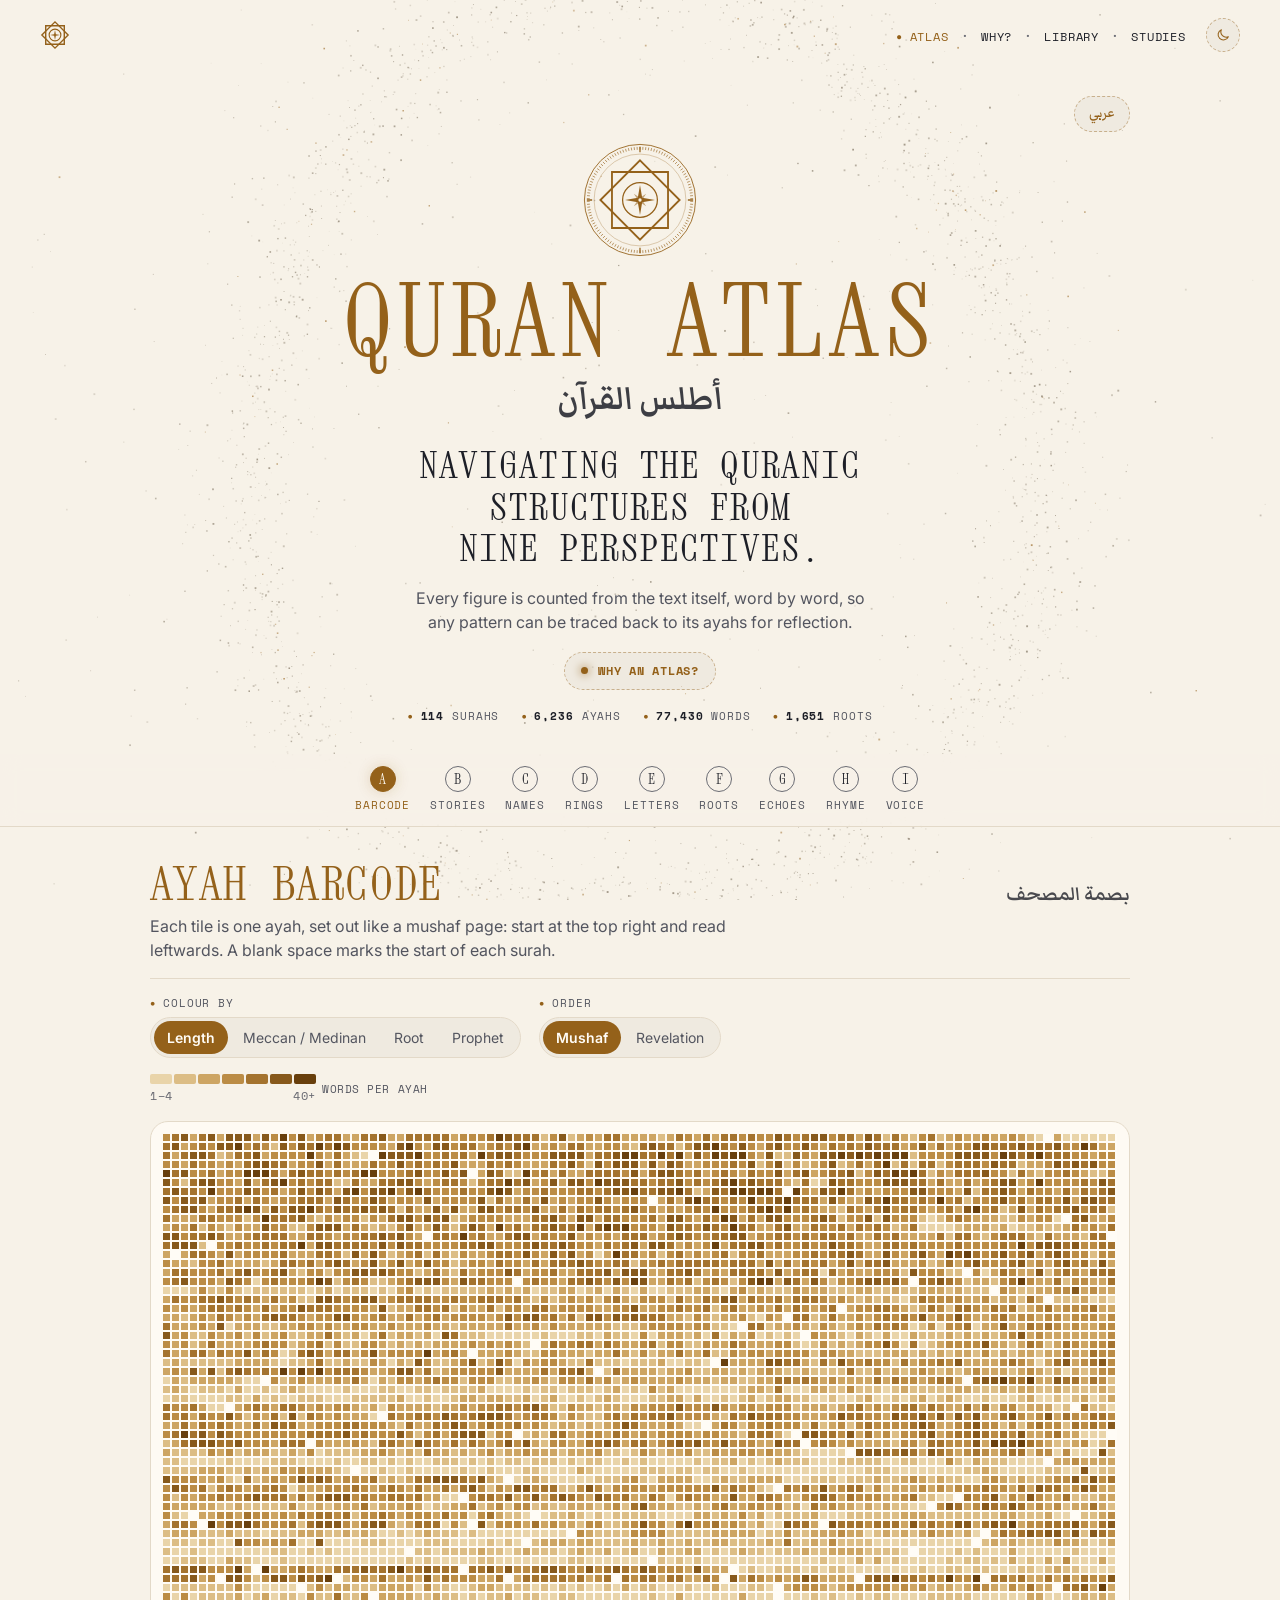
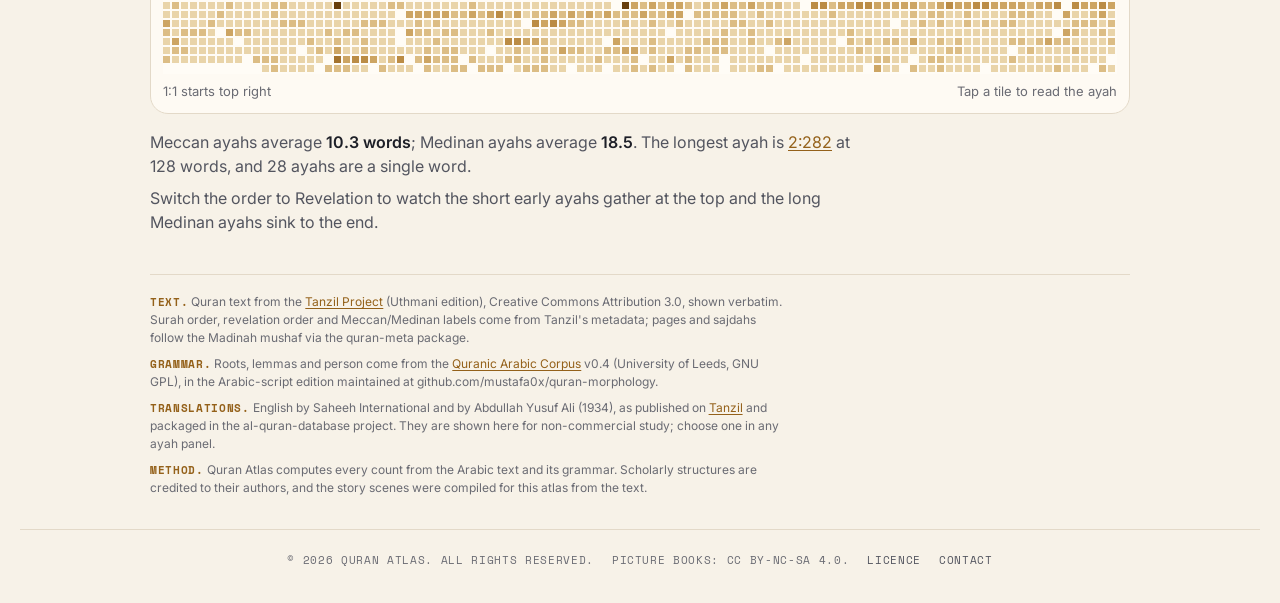
==== commit 87cfcafe: "Say ayah throughout; slim the Library to books and illustrators - "verse/verses" becomes "ayah/ayahs" ====
--- a/index.html
+++ b/index.html
@@ -14,7 +14,7 @@
 body{margin:0}img{max-width:100%}[hidden]:not([hidden=until-found i]){display:none!important}
 </style>
 <title>Quran Atlas</title>
-<meta name="description" content="Nine computed views of the Quran: verse barcode, stories, ring structure, opening letters, roots, echoes, rhyme, voice and name endings, with translation.">
+<meta name="description" content="Nine computed views of the Quran: ayah barcode, stories, ring structure, opening letters, roots, echoes, rhyme, voice and name endings, with translation.">
 <link rel="preconnect" href="https://fonts.googleapis.com">
 <link rel="preconnect" href="https://fonts.gstatic.com" crossorigin>
 <link rel="stylesheet" href="https://fonts.googleapis.com/css2?family=Xanh+Mono&family=Space+Mono:wght@400;700&family=Inter:wght@400;500;600&family=Amiri+Quran&family=Markazi+Text:wght@400;500;600;700&display=swap">
@@ -22,7 +22,7 @@
 <style>
 /* Layout: one column under an open masthead. Each view opens with a bilingual header
    (English left, Arabic right), then controls, the figure at full column width, and short
-   computed notes. Verses open in a sheet that rises from the bottom. Colours come from the
+   computed notes. Ayahs open in a sheet that rises from the bottom. Colours come from the
    --qa-* tokens in assets/site.css (warm paper by day, blue-black and gold by night). Type: Xanh
    Mono and Space Mono for display and labels, General Sans for reading, Markazi Text for Arabic
    headings, Amiri Quran for the text itself. */
@@ -307,7 +307,7 @@
 table.grid td button[aria-pressed="true"] span { box-shadow: 0 0 0 2px var(--leaf), 0 0 0 4px var(--ink); }
 table.grid tr.book .rl { color: var(--ink-2); font-style: italic; }
 
-/* verse sheet */
+/* ayah sheet */
 .scrim { position: fixed; inset: 0; background: var(--scrim); z-index: 20; }
 .sheet { position: fixed; z-index: 21; left: 0; right: 0; bottom: 0; max-height: min(78vh, 760px); overflow-y: auto; overscroll-behavior: contain;
   background: var(--leaf); box-shadow: var(--lift); border-radius: 16px 16px 0 0;
@@ -449,10 +449,10 @@
       <div class="mast-ar" id="mast-ar" lang="ar" dir="rtl">أطلس القرآن</div>
     </div>
     <p class="mast-lede">Navigating the Quranic Structures from nine perspectives.</p>
-    <p class="mast-sub">Every figure is counted from the text itself, word by word, so any pattern can be traced back to its verses for reflection.</p>
+    <p class="mast-sub">Every figure is counted from the text itself, word by word, so any pattern can be traced back to its ayahs for reflection.</p>
     <a class="mast-guide" href="why/">Why an atlas?</a>
     <ul class="facts" id="facts">
-      <li><b>114</b> surahs</li><li><b>6,236</b> verses</li><li><b>77,430</b> words</li><li><b>1,651</b> roots</li>
+      <li><b>114</b> surahs</li><li><b>6,236</b> ayahs</li><li><b>77,430</b> words</li><li><b>1,651</b> roots</li>
     </ul>
   </header>
 </div>
@@ -466,9 +466,9 @@
     <!-- Barcode -->
     <section class="view" id="v-barcode" role="tabpanel" aria-labelledby="t-barcode" hidden>
       <div class="vhead">
-        <h2 class="vtitle">Verse barcode</h2>
+        <h2 class="vtitle">Ayah barcode</h2>
         <div class="vtitle-ar" lang="ar" dir="rtl">بصمة المصحف</div>
-        <p class="vdesc">Each tile is one verse, set out like a mushaf page: start at the top right and read leftwards. A blank space marks the start of each surah.</p>
+        <p class="vdesc">Each tile is one ayah, set out like a mushaf page: start at the top right and read leftwards. A blank space marks the start of each surah.</p>
       </div>
       <div class="controls">
         <div class="ctl">
@@ -498,9 +498,9 @@
       </div>
       <div class="legend" id="bc-legend" aria-live="polite"></div>
       <div class="viz" id="bc-viz">
-        <canvas id="bc-canvas" tabindex="0" role="img" aria-label="Grid of all 6,236 verses. Use the arrow keys to move between verses and Enter to read one."></canvas>
+        <canvas id="bc-canvas" tabindex="0" role="img" aria-label="Grid of all 6,236 ayahs. Use the arrow keys to move between ayahs and Enter to read one."></canvas>
         <div class="tip" id="bc-tip" hidden></div>
-        <div class="viz-cap"><span id="bc-cap-a">1:1 starts top right</span><span id="bc-cap-b">Tap a tile to read the verse</span></div>
+        <div class="viz-cap"><span id="bc-cap-a">1:1 starts top right</span><span id="bc-cap-b">Tap a tile to read the ayah</span></div>
       </div>
       <div class="notes" id="bc-notes" aria-live="polite"></div>
     </section>
@@ -513,7 +513,7 @@
       </div>
 
       <h3 class="sub">Al-Baqarah as a ring</h3>
-      <p class="subnote">Raymond Farrin divides the surah's 286 verses into nine sections that pair up around a centre (<i>Surat al-Baqara: A Structural Analysis</i>, 2010; <i>Structure and Qur'anic Interpretation</i>, 2014). Arcs join each section to its mirror. Tap a section to read its first verse.</p>
+      <p class="subnote">Raymond Farrin divides the surah's 286 ayahs into nine sections that pair up around a centre (<i>Surat al-Baqara: A Structural Analysis</i>, 2010; <i>Structure and Qur'anic Interpretation</i>, 2014). Arcs join each section to its mirror. Tap a section to read its first ayah.</p>
       <div class="viz" id="rg-ring"></div>
       <ol class="ladder" id="rg-ladder"></ol>
 
@@ -525,7 +525,7 @@
       </div>
 
       <h3 class="sub">Echo map for any surah</h3>
-      <p class="subnote">Every verse is compared with every other verse in the surah by the roots they share. Bright squares off the diagonal are verses that echo each other; a refrain shows up as a lattice. Switch to Arcs to see the strongest echoes as arches over the surah.</p>
+      <p class="subnote">Every ayah is compared with every other ayah in the surah by the roots they share. Bright squares off the diagonal are ayahs that echo each other; a refrain shows up as a lattice. Switch to Arcs to see the strongest echoes as arches over the surah.</p>
       <div class="controls">
         <div class="ctl">
           <label for="rg-surah">Surah</label>
@@ -548,10 +548,10 @@
         <button class="chipbtn" data-s="37">37 As-Saffat</button>
       </div>
       <div class="viz" id="rg-map-wrap">
-        <canvas id="rg-canvas" role="img" aria-label="Verse-by-verse similarity map for the selected surah"></canvas>
+        <canvas id="rg-canvas" role="img" aria-label="Ayah-by-ayah similarity map for the selected surah"></canvas>
         <div id="rg-key"></div>
         <div class="tip" id="rg-tip" hidden></div>
-        <div class="viz-cap"><span id="rg-cap-a"></span><span id="rg-cap-b">Tap to compare two verses</span></div>
+        <div class="viz-cap"><span id="rg-cap-a"></span><span id="rg-cap-b">Tap to compare two ayahs</span></div>
       </div>
       <div class="pairbox" id="rg-pair" aria-live="polite"></div>
       <div class="notes" id="rg-notes"></div>
@@ -620,11 +620,11 @@
       <div class="formlist" id="rt-forms"></div>
 
       <h3 class="sub">Travels with</h3>
-      <p class="subnote">Roots that share verses with this one far more often than chance would predict. Thicker lines mean more shared verses. Tap a root to follow it.</p>
+      <p class="subnote">Roots that share ayahs with this one far more often than chance would predict. Thicker lines mean more shared ayahs. Tap a root to follow it.</p>
       <div class="viz" id="rt-net"></div>
       <div class="chips" id="rt-comp"></div>
 
-      <h3 class="sub">Verses</h3>
+      <h3 class="sub">Ayahs</h3>
       <div class="vlist" id="rt-verses"></div>
     </section>
     <!-- Echoes -->
@@ -632,7 +632,7 @@
       <div class="vhead">
         <h2 class="vtitle">Echoes</h2>
         <div class="vtitle-ar" lang="ar" dir="rtl">المتشابهات</div>
-        <p class="vdesc">The Quran repeats itself on purpose: formulas, refrains and whole verses recur across surahs. Each arch below joins two places where the same phrase appears, from the opening of Al-Fatihah on the left to the end on the right.</p>
+        <p class="vdesc">The Quran repeats itself on purpose: formulas, refrains and whole ayahs recur across surahs. Each arch below joins two places where the same phrase appears, from the opening of Al-Fatihah on the left to the end on the right.</p>
       </div>
       <div class="controls">
         <div class="ctl">
@@ -654,8 +654,8 @@
       <h3 class="sub">Most repeated phrases</h3>
       <ol class="phr" id="ec-list"></ol>
 
-      <h3 class="sub">Confusable verses</h3>
-      <p class="subnote">Pairs of verses that match almost word for word, the places memorisers learn to watch. The words that differ are marked in gold.</p>
+      <h3 class="sub">Confusable ayahs</h3>
+      <p class="subnote">Pairs of ayahs that match almost word for word, the places memorisers learn to watch. The words that differ are marked in gold.</p>
       <div class="controls">
         <div class="ctl">
           <label for="ec-surah">Show pairs involving</label>
@@ -670,8 +670,8 @@
       <div class="pairs" id="ec-pairs"></div>
       <button class="btn" id="ec-more" hidden>Show more pairs</button>
 
-      <h3 class="sub">Same verse, different surahs</h3>
-      <p class="subnote">Verses that recur word for word in more than one surah.</p>
+      <h3 class="sub">Same ayah, different surahs</h3>
+      <p class="subnote">Ayahs that recur word for word in more than one surah.</p>
       <div class="pairs" id="ec-ident"></div>
     </section>
     <!-- Rhyme -->
@@ -679,13 +679,13 @@
       <div class="vhead">
         <h2 class="vtitle">Rhyme</h2>
         <div class="vtitle-ar" lang="ar" dir="rtl">الفواصل</div>
-        <p class="vdesc">Most verses end on a rhyme, read as you would pause on the last word. Each row below is one surah, stretched to the full width, with every verse coloured by its end sound. Long single-colour rows are surahs that hold one rhyme throughout.</p>
+        <p class="vdesc">Most ayahs end on a rhyme, read as you would pause on the last word. Each row below is one surah, stretched to the full width, with every ayah coloured by its end sound. Long single-colour rows are surahs that hold one rhyme throughout.</p>
       </div>
       <div class="legend" id="rh-legend" aria-label="Rhymes; tap one to highlight it"></div>
       <div class="viz" id="rh-wrap">
-        <canvas id="rh-canvas" role="img" aria-label="End rhyme of every verse, one row per surah"></canvas>
+        <canvas id="rh-canvas" role="img" aria-label="End rhyme of every ayah, one row per surah"></canvas>
         <div class="tip" id="rh-tip" hidden></div>
-        <div class="viz-cap"><span>Surah 1 at top, verse 1 at the left of each row</span><span>Tap a row to open that surah below</span></div>
+        <div class="viz-cap"><span>Surah 1 at top, ayah 1 at the left of each row</span><span>Tap a row to open that surah below</span></div>
       </div>
       <div class="notes" id="rh-notes"></div>
 
@@ -706,7 +706,7 @@
       <ol class="runs" id="rh-runs"></ol>
 
       <h3 class="sub">Refrains as a score</h3>
-      <p class="subnote">Verses that return word for word inside a surah, drawn like notes on a stave. Each line spans the whole surah; each dot is one return of the refrain.</p>
+      <p class="subnote">Ayahs that return word for word inside a surah, drawn like notes on a stave. Each line spans the whole surah; each dot is one return of the refrain.</p>
       <div class="viz" id="rh-score"></div>
     </section>
     <!-- Voice -->
@@ -714,11 +714,11 @@
       <div class="vhead">
         <h2 class="vtitle">Voice</h2>
         <div class="vtitle-ar" lang="ar" dir="rtl">الالتفات</div>
-        <p class="vdesc">Who is speaking, and to whom? Arabic marks person on every verb and pronoun, so each verse can be read for its I and We, its You, and its He, She and They. The Quran turns between them often, a device the rhetoricians called iltifāt.</p>
+        <p class="vdesc">Who is speaking, and to whom? Arabic marks person on every verb and pronoun, so each ayah can be read for its I and We, its You, and its He, She and They. The Quran turns between them often, a device the rhetoricians called iltifāt.</p>
       </div>
 
       <h3 class="sub">Who is addressed</h3>
-      <p class="subnote">Every call that opens with yā (O…), grouped by who is called. Each bar splits into verses from Meccan and Medinan surahs.</p>
+      <p class="subnote">Every call that opens with yā (O…), grouped by who is called. Each bar splits into ayahs from Meccan and Medinan surahs.</p>
       <div class="legend"><span class="key"><span class="sw" style="background:var(--mec)"></span>Meccan surahs</span><span class="key"><span class="sw" style="background:var(--med)"></span>Medinan surahs</span></div>
       <div class="vocs" id="vo-vocs"></div>
       <div class="notes" id="vo-voc-notes"></div>
@@ -738,11 +738,11 @@
       <div class="viz" id="vo-wrap">
         <canvas id="vo-canvas" role="img" aria-label="Share of first, second and third person markers in each surah"></canvas>
         <div class="tip" id="vo-tip" hidden></div>
-        <div class="viz-cap"><span id="vo-cap">Surah 1 at top</span><span>Tap a row to read it verse by verse</span></div>
+        <div class="viz-cap"><span id="vo-cap">Surah 1 at top</span><span>Tap a row to read it ayah by ayah</span></div>
       </div>
       <div class="notes" id="vo-notes"></div>
 
-      <h3 class="sub">Verse by verse</h3>
+      <h3 class="sub">Ayah by ayah</h3>
       <div class="controls">
         <div class="ctl"><label for="vo-surah">Surah</label><select id="vo-surah"></select></div>
       </div>
@@ -762,24 +762,24 @@
       <div class="vhead">
         <h2 class="vtitle">Name endings</h2>
         <div class="vtitle-ar" lang="ar" dir="rtl">خواتيم الآيات</div>
-        <p class="vdesc">Hundreds of verses close on a pair of God's names, such as Forgiving and Merciful or Mighty and Wise. Which pairs occur, how the names join up, and what the verses before them are about can all be counted.</p>
+        <p class="vdesc">Hundreds of ayahs close on a pair of God's names, such as Forgiving and Merciful or Mighty and Wise. Which pairs occur, how the names join up, and what the ayahs before them are about can all be counted.</p>
       </div>
       <div class="nm-layout">
         <div>
-          <h3 class="sub" style="margin-top:0">Pairs that close verses</h3>
+          <h3 class="sub" style="margin-top:0">Pairs that close ayahs</h3>
           <ol class="pairlist" id="nm-pairs"></ol>
           <button class="btn" id="nm-more" hidden>Show all pairs</button>
         </div>
         <div>
           <h3 class="sub" style="margin-top:0">How the names pair up</h3>
-          <p class="subnote">Each line joins two names that close a verse together; thicker lines close more verses. Tap a name to light up its partners.</p>
+          <p class="subnote">Each line joins two names that close an ayah together; thicker lines close more ayahs. Tap a name to light up its partners.</p>
           <div class="viz" id="nm-net"></div>
         </div>
       </div>
       <div class="pairbox" id="nm-detail" aria-live="polite"></div>
 
       <h3 class="sub">Common closing words</h3>
-      <p class="subnote">The most frequent last words of verses, names or not. Tap one to list its verses.</p>
+      <p class="subnote">The most frequent last words of ayahs, names or not. Tap one to list its ayahs.</p>
       <ol class="phr" id="nm-close"></ol>
     </section>
     <!-- Stories -->
@@ -805,7 +805,7 @@
       <div class="notes" id="st-notes"></div>
 
       <h3 class="sub">Stories, scene by scene</h3>
-      <p class="subnote">Each row is a scene, in approximate story order; each column is a surah that tells part of it. Larger dots mean more verses. Tap a dot, then read the whole passage with its translation.</p>
+      <p class="subnote">Each row is a scene, in approximate story order; each column is a surah that tells part of it. Larger dots mean more ayahs. Tap a dot, then read the whole passage with its translation.</p>
       <div class="controls">
         <div class="ctl">
           <label for="st-story">Prophet</label>
@@ -831,7 +831,7 @@
   <footer class="credits" id="credits">
     <p><b>Text.</b> Quran text from the <a href="https://tanzil.net" target="_blank" rel="noopener">Tanzil Project</a> (Uthmani edition), Creative Commons Attribution 3.0, shown verbatim. Surah order, revelation order and Meccan/Medinan labels come from Tanzil's metadata; pages and sajdahs follow the Madinah mushaf via the quran-meta package.</p>
     <p><b>Grammar.</b> Roots, lemmas and person come from the <a href="https://corpus.quran.com" target="_blank" rel="noopener">Quranic Arabic Corpus</a> v0.4 (University of Leeds, GNU GPL), in the Arabic-script edition maintained at github.com/mustafa0x/quran-morphology.</p>
-    <p><b>Translations.</b> English by Saheeh International and by Abdullah Yusuf Ali (1934), as published on <a href="https://tanzil.net/trans/" target="_blank" rel="noopener">Tanzil</a> and packaged in the al-quran-database project. They are shown here for non-commercial study; choose one in any verse panel.</p>
+    <p><b>Translations.</b> English by Saheeh International and by Abdullah Yusuf Ali (1934), as published on <a href="https://tanzil.net/trans/" target="_blank" rel="noopener">Tanzil</a> and packaged in the al-quran-database project. They are shown here for non-commercial study; choose one in any ayah panel.</p>
     <p><b>Method.</b> Quran Atlas computes every count from the Arabic text and its grammar. Scholarly structures are credited to their authors, and the story scenes were compiled for this atlas from the text.</p>
   </footer>
 </div>
@@ -855,7 +855,7 @@
       <button class="btn" id="sheet-roots" aria-pressed="false">Show roots</button>
       <a id="sheet-link" href="https://quran.com/1/1" target="_blank" rel="noopener">Tafsir and recitation on Quran.com ↗</a>
     </div>
-    <nav class="sheet-nav" aria-label="Neighbouring verses">
+    <nav class="sheet-nav" aria-label="Neighbouring ayahs">
       <button class="btn" id="sheet-prev">‹ Previous</button>
       <button class="btn" id="sheet-next">Next ›</button>
     </nav>
@@ -871,8 +871,8 @@
    from the AR dictionary (exact English -> Arabic) for fixed strings, and from AR_HTML for fixed
    passages that carry markup. el(), canvas text and a watcher on the page apply them, and show
    digits in Arabic-Indic form. Switching language reloads the page in the other language. */
-const AR = /*AR-DICT*/{"Navigating the Quranic Structures from nine perspectives.":"الإبحار في بُنى القرآن من تسع زوايا.","Every figure is counted from the text itself, word by word, so any pattern can be traced back to its verses for reflection.":"كل رقم هنا محسوب من النص نفسه، كلمةً كلمة، فيمكن تتبّع أي نمط إلى آياته للتدبّر.","The Quran tells its stories in pieces, returning to the same prophets across many surahs and choosing different scenes each time. Below: where each prophet is named, then the story of every prophet broken into scenes, surah by surah.":"يروي القرآن قصصه متفرقة، فيعود إلى الأنبياء أنفسهم في سور كثيرة ويختار في كل مرة مشاهد مختلفة. وفيما يلي: مواضع ذكر كل نبي باسمه، ثم قصة كل نبي مقسّمة إلى مشاهد، سورةً سورة.","Prophet":"النبي","Peace be upon them all":"عليهم السلام جميعًا","Prophets by surah, and the scenes of every prophet's story, surah by surah.":"الأنبياء بحسب السور، ومشاهد قصة كل نبي سورةً سورة.","Nine ways to see the Quran's structure. Every figure here is counted from the text itself, word by word, so you can check any pattern by tapping through to the verses.":"تسع طرق لرؤية بنية القرآن. كل رقم هنا معدود من النص نفسه، كلمةً كلمة، فتستطيع أن تتحقق من أي نمط بالانتقال إلى الآيات.","Studies":"دراسات","Library":"المكتبة","Why an atlas?":"لماذا أطلس؟","Books":"كتب","Free books: Stories from the Quran, eight picture books for children, and this Atlas as a 112-page book to print":"كتب مجانية بالإنجليزية: «قصص من القرآن»، ثمانية كتب مصوّرة للأطفال، وهذا الأطلس كتابًا من 112 صفحة يُطبع","Six illustrated deep dives: the middle of the Quran, Ar-Rahman’s pairs, Musa’s story as a transit map, and more":"ست دراسات مصوّرة معمّقة: منتصف القرآن، ومثنّى سورة الرحمن، وقصة موسى خريطةَ مواصلات، وغير ذلك","Views":"العروض","Barcode":"البصمة","Stories":"القصص","Names":"الأسماء","Rings":"الحلقات","Letters":"الحروف","Roots":"الجذور","Echoes":"المتشابهات","Rhyme":"الفواصل","Voice":"الالتفات","Close":"إغلاق","Translation":"الترجمة","Show roots":"اعرض الجذور","Hide roots":"أخفِ الجذور","Tafsir and recitation on Quran.com ↗":"التفسير والتلاوة على موقع Quran.com ↗","Neighbouring verses":"الآيات المجاورة","‹ Previous":"› السابقة","Next ›":"التالية ‹","Loading verse…":"جارٍ تحميل الآية…","Loading passage…":"جارٍ تحميل المقطع…","The translation did not load. Check your connection and reopen the verse.":"تعذّر تحميل الترجمة. تحقّق من الاتصال وأعد فتح الآية.","Sajdah":"سجدة","Read in English":"Read in English","Each tile is one verse, set out like a mushaf page: start at the top right and read leftwards. A blank space marks the start of each surah.":"كل مربّع آية، مصفوفة كصفحة المصحف: ابدأ من أعلى اليمين واقرأ نحو اليسار. وتدلّ المسافة الفارغة على بداية كل سورة.","Colour by":"التلوين بحسب","Length":"الطول","Meccan / Medinan":"المكي والمدني","Root":"الجذر","Prophet":"النبي","Order":"الترتيب","Mushaf":"المصحف","Revelation":"النزول","Grid of all 6,236 verses. Use the arrow keys to move between verses and Enter to read one.":"شبكة الآيات كلها، 6,236 آية. استعمل مفاتيح الأسهم للتنقل بين الآيات، وEnter لقراءة إحداها.","Tap a tile to read the verse":"اضغط مربّعًا لتقرأ الآية","1:1 starts top right":"1:1 تبدأ من أعلى اليمين","Words per verse":"كلمات الآية","Mentions in the verse":"مرات الورود في الآية","Words from this root in the verse":"كلمات هذا الجذر في الآية","Not present":"غير موجود","Loading roots…":"جارٍ تحميل الجذور…","Featured":"مختارة","Most frequent":"الأكثر ورودًا","In revelation order the short, dense verses of the early surahs fill the top of the grid, and the long Medinan verses gather at the end.":"في ترتيب النزول تملأ الآياتُ القصيرة الكثيفة في السور الأولى أعلى الشبكة، وتجتمع الآيات المدنية الطويلة في آخرها.","Switch the order to Revelation to watch the short early verses gather at the top and the long Medinan verses sink to the end.":"غيّر الترتيب إلى «النزول» لترى الآيات المبكرة القصيرة تجتمع في الأعلى، والآيات المدنية الطويلة تنزل إلى الآخر.","Labels and revelation order follow Tanzil metadata, based on the 1924 Egyptian standard edition. The order applies to whole surahs; verses keep their place inside each surah, and scholars dispute the dating of some surahs.":"الوصف بالمكي والمدني وترتيب النزول من بيانات تنزيل، المبنية على المصحف المصري الصادر سنة 1924. والترتيب يشمل السور كاملة؛ وتبقى الآيات في مواضعها داخل كل سورة، ويختلف العلماء في زمن نزول بعض السور.","The Quran tells its stories in pieces, returning to the same figures across many surahs and choosing different scenes each time. Below: where each prophet is named, then the stories of Musa, Ibrahim and Nuh broken into scenes, surah by surah.":"يروي القرآن قصصه متفرقة، يعود إلى الشخصيات نفسها في سور كثيرة، ويختار في كل مرة مشاهد مختلفة. وفيما يلي: أين يُسمّى كل نبي، ثم قصص موسى وإبراهيم ونوح مقسّمة إلى مشاهد، سورةً سورة.","Prophets across the surahs":"الأنبياء عبر السور","Where each prophet is named, surah by surah":"أين يُسمّى كل نبي، سورةً سورة","Order surahs":"ترتيب السور","Mushaf order":"ترتيب المصحف","Revelation order":"ترتيب النزول","shaded columns: Medinan surahs":"الأعمدة المظللة: سور مدنية","Counts are of names only. Prophets are also referred to by title or pronoun, such as Yunus as \"the man of the fish\", so they appear in more verses than are counted here.":"العدّ للأسماء وحدها. ويُشار إلى الأنبياء أيضًا بالألقاب والضمائر، كتسمية يونس «صاحب الحوت»، فهم يرِدون في آيات أكثر مما عُدّ هنا.","Stories, scene by scene":"القصص، مشهدًا مشهدًا","Story":"القصة","Musa":"موسى","Ibrahim":"إبراهيم","Nuh":"نوح","Columns in":"الأعمدة بحسب","Each row is a scene, in approximate story order; each column is a surah that tells part of it. Larger dots mean more verses. Tap a dot, then read the whole passage with its translation.":"كل صف مشهد، بترتيب القصة على وجه التقريب؛ وكل عمود سورة تروي شيئًا منه. والنقاط الأكبر آيات أكثر. اضغط نقطة، ثم اقرأ المقطع كاملًا.","Scene / Surah":"المشهد / السورة","Tap a dot to see the verses of that telling.":"اضغط نقطة لترى آيات تلك الرواية.","Gathering the stories…":"جارٍ جمع القصص…","Hundreds of verses close on a pair of God's names, such as Forgiving and Merciful or Mighty and Wise. Which pairs occur, how the names join up, and what the verses before them are about can all be counted.":"مئات الآيات تُختم باسمين من أسماء الله، مثل «الغفور الرحيم» و«العزيز الحكيم». ويمكن أن يُعدّ أيّ الأزواج يرد، وكيف تترابط الأسماء، وعمّ تتحدث الآيات التي تسبقها.","Pairs that close verses":"أزواج تختم الآيات","How the names pair up":"كيف تقترن الأسماء","Each line joins two names that close a verse together; thicker lines close more verses. Tap a name to light up its partners.":"كل خط يصل بين اسمين يختمان آية معًا؛ والخطوط الأغلظ تختم آيات أكثر. اضغط اسمًا لتضيء الأسماء المقترنة به.","Network of divine names that close verses together":"شبكة أسماء الله التي تختم الآيات معًا","Common closing words":"خواتيم شائعة","The most frequent last words of verses, names or not. Tap one to list its verses.":"أكثر الكلمات ورودًا في أواخر الآيات، أسماءً كانت أو غيرها. اضغط إحداها لتعرض آياتها.","Its verses lean on these roots far more than the Quran overall:":"تكثر آياته من هذه الجذور أكثر بكثير من القرآن عامة:","Show all pairs":"اعرض الأزواج كلها","Reading verse endings…":"جارٍ قراءة خواتيم الآيات…","Some scholars read surahs as rings: sections that mirror each other around a centre, A B C … C′ B′ A′. Below is one such reading of Al-Baqarah, a vocabulary check of it, and an echo map you can run on any surah.":"يقرأ بعض العلماء السور حلقاتٍ: أقسامًا يقابل بعضها بعضًا حول مركز، A B C … C′ B′ A′. وفيما يلي قراءة من هذا النوع لسورة البقرة، وفحص لها بالمفردات، وخريطة أصداء تصلح لأي سورة.","Al-Baqarah as a ring":"سورة البقرة حلقةً","Does the vocabulary agree?":"هل توافقها المفردات؟","Each square compares the roots used in two of Farrin's sections, weighting rare roots more than common ones. Outlined squares are the mirrored pairs. A ring built on themes need not show up in word counts, so this is a check, not a verdict.":"كل مربع يقارن الجذور المستعملة في قسمين من أقسام فارين، مع إعطاء الجذور النادرة وزنًا أكبر من الشائعة. والمربعات المحاطة هي الأزواج المتقابلة. والحلقة المبنية على المعاني قد لا تظهر في عدّ الألفاظ، فهذا فحص لا حكم.","Similarity of shared vocabulary between the nine sections; mirrored pairs outlined.":"تشابه المفردات المشتركة بين الأقسام التسعة؛ والأزواج المتقابلة محاطة.","Shared vocabulary":"المفردات المشتركة","Counting roots…":"جارٍ عدّ الجذور…","Counting shared roots…":"جارٍ عدّ الجذور المشتركة…","Echo map for any surah":"خريطة الأصداء لأي سورة","Every verse is compared with every other verse in the surah by the roots they share. Bright squares off the diagonal are verses that echo each other; a refrain shows up as a lattice. Switch to Arcs to see the strongest echoes as arches over the surah.":"تُقارَن كل آية بكل آية أخرى في السورة بحسب الجذور المشتركة. والمربعات المضيئة بعيدًا عن القطر آيات يردّد بعضها بعضًا؛ واللازمة تظهر شبكةً. انتقل إلى «الأقواس» لترى أقوى الأصداء أقواسًا فوق السورة.","Surah":"السورة","Show":"العرض","Map":"خريطة","Arcs":"أقواس","Suggested surahs":"سور مقترحة","Verse-by-verse similarity map for the selected surah":"خريطة التشابه آيةً آية للسورة المختارة","Similarity (square-root scale)":"التشابه (بمقياس الجذر التربيعي)","Similarity is the cosine of rarity-weighted root counts: 1 means the same roots in the same proportions, 0 means no roots in common. Common roots such as God, say and be count for little.":"التشابه هو جيب تمام الزاوية بين أعداد الجذور الموزونة بندرتها: 1 يعني الجذور نفسها بالنسب نفسها، و0 يعني لا جذر مشتركًا. والجذور الشائعة مثل «الله» و«قال» و«كان» قليلة الوزن.","Section widths to scale, except A′ (two verses), widened to stay visible":"عرض الأقسام بمقياسها، إلا A′ (آيتان) فقد وُسّع ليبقى ظاهرًا","verse 1":"الآية 1","Belief and disbelief":"الإيمان والكفر","Law given to the Children of Israel":"شريعة بني إسرائيل","Abraham is tested":"ابتلاء إبراهيم","The Kaʿbah becomes the qiblah":"الكعبة قبلةً","The Muslims will be tested":"ابتلاء المسلمين","Law given to the Muslims":"شريعة المسلمين","Tap to compare two verses":"اضغط لتقارن آيتين","Tap a verse on the line to see its echoes":"اضغط آية على الخط لترى أصداءها","Tap any square to see which roots two verses share.":"اضغط أي مربع لترى الجذور المشتركة بين آيتين.","Tap a point on the line to see that verse’s strongest echoes.":"اضغط نقطة على الخط لترى أقوى أصداء تلك الآية.","These two verses share no roots.":"لا جذر مشترك بين هاتين الآيتين.","same verse":"الآية نفسها","Strongest other echoes:":"أقوى الأصداء الأخرى: ","No two verses here share many rare roots.":"لا تشترك آيتان هنا في جذور نادرة كثيرة.","No verses here share enough rare roots to draw an arc.":"لا تشترك آيات هنا في جذور نادرة تكفي لرسم قوس.","Twenty-nine surahs open with letters recited one by one, such as Alif Lām Mīm. Their meaning is left open in the tradition, but where they fall, what follows them and how often their letters recur can all be counted.":"تسع وعشرون سورة تُفتتح بحروف تُقرأ حرفًا حرفًا، مثل «الم». ومعناها متروك في التراث، لكن مواضعها وما يليها ومقدار تكرار حروفها كلها مما يُعدّ.","All 114 surahs, the 29 with opening letters highlighted":"السور كلها، 114 سورة، ومُبرزة منها الـ29 المفتتحة بالحروف","Surah 1 at top right, ten to a row":"السورة 1 في أعلى اليمين، عشر سور في كل صف","Tap a surah to read its opening":"اضغط سورة لتقرأ فاتحتها","Families":"العائلات","Alif Lām openings":"المفتتحة بـ«الم» و«الر»","Ḥā Mīm":"الحواميم","Ṭā openings":"المفتتحة بالطاء","Single letters and others":"حرف واحد وغير ذلك","What follows the letters":"ما يلي الحروف","The words right after the letters, with any word for the Book, the Quran, sending down or revelation marked in gold.":"الكلمات التي تلي الحروف مباشرة، وقد عُلّمت بالذهبي كل كلمة تدل على الكتاب أو القرآن أو التنزيل أو الوحي.","Show all 29":"اعرض الـ29 كلها","Loading the openings…":"جارٍ تحميل الفواتح…","Book":"الكتاب","A verse later":"بعد آية","Other subject":"موضوع آخر","Do the letters recur in their surahs?":"هل تتكرر الحروف في سورها؟","Each dot is one opening letter in one surah: how often that letter occurs in its own surah, compared with its rate across the whole Quran. Dots right of the line occur more often than usual. Gold dots are at least a quarter above the usual rate.":"كل نقطة حرف من حروف الفواتح في سورة واحدة: كم يتكرر في سورته مقارنةً بمعدّله في القرآن كله. والنقاط يمين الخط تتكرر أكثر من المعتاد. والنقاط الذهبية تزيد على المعتاد بالربع على الأقل.","Rate of each opening letter in its own surah relative to the whole Quran. Table below.":"معدّل كل حرف من حروف الفواتح في سورته نسبةً إلى القرآن كله. والجدول أدناه.","usual rate":"المعدّل المعتاد","Table of all letter rates":"جدول معدّلات الحروف كلها","Most Arabic words grow from a root of three letters. Pick one of the Quran's 1,651 roots to see where it lives, the shapes it takes and the roots it keeps company with.":"تنبت أكثر الكلمات العربية من جذر من ثلاثة أحرف. اختر جذرًا من جذور القرآن البالغة 1,651 لترى أين يسكن، وما الصيغ التي يأخذها، وما الجذور التي يصاحبها.","Find a root":"ابحث عن جذر","رحم, rhm or mercy":"مثل: رحم","Featured roots":"جذور مختارة","No root matches. Try Arabic letters (رحم), Latin letters (rhm) or an English word (mercy).":"لا جذر مطابق. جرّب أحرفًا عربية (رحم)، أو أحرفًا لاتينية (rhm)، أو كلمة إنجليزية (mercy).","Where it lives":"أين يسكن","Surahs in":"السور بحسب","Uses per 1,000 words in each surah":"مرات الورود لكل 1,000 كلمة في كل سورة","Meccan surah":"سورة مكية","Medinan surah":"سورة مدنية","Word forms":"صيغ الكلمات","Travels with":"يصاحب","Roots that share verses with this one far more often than chance would predict. Thicker lines mean more shared verses. Tap a root to follow it.":"جذور تشارك هذا الجذر في الآيات أكثر بكثير مما تقتضيه المصادفة. والخطوط الأغلظ آيات مشتركة أكثر. اضغط جذرًا لتنتقل إليه.","Roots that share verses with the selected root":"جذور تشارك الجذر المختار في الآيات","This root is too rare to measure the company it keeps.":"هذا الجذر أندر من أن تُقاس صحبته.","No root shares its verses notably more often than chance.":"لا جذر يشاركه آياته أكثر مما تقتضيه المصادفة بوضوح.","Verses":"الآيات","Show every verse":"اعرض كل الآيات","Every occurrence is a verb: the Quran never uses this root as a noun.":"كل وروده فعل: لم يستعمل القرآن هذا الجذر اسمًا قط.","Every occurrence is a noun or adjective: the Quran never uses this root as a verb.":"كل وروده اسم أو صفة: لم يستعمل القرآن هذا الجذر فعلًا قط.","The Quran repeats itself on purpose: formulas, refrains and whole verses recur across surahs. Each arch below joins two places where the same phrase appears, from the opening of Al-Fatihah on the left to the end on the right.":"يتكرر القرآن عن قصد: صيغ ولوازم وآيات كاملة تعود عبر السور. وكل قوس أدناه يصل بين موضعين ترد فيهما العبارة نفسها، من أول الفاتحة على اليسار إلى آخر المصحف على اليمين.","Phrases of":"عبارات من","3+ words":"3 كلمات فأكثر","5+ words":"5 كلمات فأكثر","8+ words":"8 كلمات فأكثر","Arcs joining repeated phrases across the Quran":"أقواس تصل بين العبارات المتكررة في القرآن","Tap the line to see what repeats there":"اضغط الخط لترى ما يتكرر هناك","Tap the line under the arches to see what repeats at that verse, or pick a phrase from the list below.":"اضغط الخط تحت الأقواس لترى ما يتكرر عند تلك الآية، أو اختر عبارة من القائمة أدناه.","Most repeated phrases":"أكثر العبارات تكرارًا","Confusable verses":"متشابهات الحفظ","Pairs of verses that match almost word for word, the places memorisers learn to watch. The words that differ are marked in gold.":"أزواج من الآيات تتطابق كلماتها تقريبًا، وهي المواضع التي يتنبّه لها الحفّاظ. والكلمات المختلفة معلّمة بالذهبي.","Show pairs involving":"اعرض الأزواج في","All surahs":"كل السور","Show more pairs":"اعرض أزواجًا أخرى","Same verse, different surahs":"آية واحدة في سور مختلفة","Verses that recur word for word in more than one surah.":"آيات تتكرر بلفظها في أكثر من سورة.","Finding repeated phrases…":"جارٍ البحث عن العبارات المتكررة…","No phrase of this length from this verse recurs elsewhere. Try a shorter length or a nearby verse.":"لا تتكرر عبارة بهذا الطول من هذه الآية في موضع آخر. جرّب طولًا أقصر أو آية مجاورة.","Also at:":"وترد أيضًا في:","missing word":"كلمة ناقصة","Most verses end on a rhyme, read as you would pause on the last word. Each row below is one surah, stretched to the full width, with every verse coloured by its end sound. Long single-colour rows are surahs that hold one rhyme throughout.":"تنتهي أكثر الآيات بفاصلة تُقرأ بالوقف على آخر كلمة. وكل صف أدناه سورة ممدودة بعرض الصفحة، وكل آية ملوّنة بصوت خاتمتها. والصفوف الطويلة ذات اللون الواحد سور تلتزم فاصلة واحدة من أولها إلى آخرها.","Rhymes; tap one to highlight it":"الفواصل؛ اضغط إحداها لإبرازها","End rhyme of every verse, one row per surah":"فاصلة كل آية، صف لكل سورة","Surah 1 at top, verse 1 at the left of each row":"السورة 1 في الأعلى، والآية 1 في يسار كل صف","Tap a row to open that surah below":"اضغط صفًّا لتفتح تلك السورة أدناه","Rhymes are read in pause, so final short vowels and nunation drop away and -ān sounds where -an is written. The long vowels ī and ū before the same consonant count as one rhyme, as in Al-Fatihah.":"تُقرأ الفواصل بالوقف، فتسقط الحركات القصيرة الأخيرة والتنوين، ويُنطق ما كُتب ـًا ألفًا. والياء والواو المدّيتان قبل الحرف نفسه فاصلة واحدة، كما في الفاتحة.","Inside one surah":"داخل سورة واحدة","Refrains as a score":"اللوازم نوتةً موسيقية","Verses that return word for word inside a surah, drawn like notes on a stave. Each line spans the whole surah; each dot is one return of the refrain.":"آيات تعود بلفظها داخل السورة، مرسومة كالنوتات على المدرج الموسيقي. كل خط يمتد على السورة كلها؛ وكل نقطة عودة للازمة.","Refrains drawn as notes along each surah":"اللوازم مرسومة نوتاتٍ على امتداد كل سورة","Who is speaking, and to whom? Arabic marks person on every verb and pronoun, so each verse can be read for its I and We, its You, and its He, She and They. The Quran turns between them often, a device the rhetoricians called iltifāt.":"مَن المتكلم، ومَن المخاطَب؟ تُعلِّم العربية الضمير في كل فعل وضمير، فيمكن قراءة كل آية بمتكلّمها ومخاطَبها وغائبها. والقرآن ينتقل بينها كثيرًا، وهو ما سمّاه البلاغيون «الالتفات».","Who is addressed":"مَن المخاطَب","Every call that opens with yā (O…), grouped by who is called. Each bar splits into verses from Meccan and Medinan surahs.":"كل نداء يبدأ بـ«يا»، مجموعًا بحسب المنادى. وكل عمود ينقسم إلى آيات من سور مكية وأخرى مدنية.","Meccan surahs":"سور مكية","Medinan surahs":"سور مدنية","Reading pronouns…":"جارٍ قراءة الضمائر…","Tap a row to list its verses. \"Our Lord\" counts only where it is a call (the accusative form); \"Say\" counts the singular command qul.":"اضغط صفًّا لتعرض آياته. ولا يُعدّ «ربّنا» إلا حيث يكون نداءً (بالنصب)؛ ويُعدّ في «قل» فعل الأمر المفرد.","I, You and They, surah by surah":"المتكلم والمخاطب والغائب، سورةً سورة","Most \"you\"":"الأكثر خطابًا","Share of first, second and third person markers in each surah":"نسبة علامات المتكلم والمخاطب والغائب في كل سورة","Surah 1 at top · Medinan surahs ticked at the right edge":"السورة 1 في الأعلى · والسور المدنية معلّمة عند الحافة اليمنى","Earliest revealed at top · Medinan ticked at right":"الأقدم نزولًا في الأعلى · والمدنية معلّمة يمينًا","Most \"you\" at top · Medinan ticked at right":"الأكثر خطابًا في الأعلى · والمدنية معلّمة يمينًا","Counted from verb endings and pronouns in the Quranic Arabic Corpus. This is grammatical person, not the identity of the speaker: \"We\" may be God, the angels or the jinn, depending on the passage.":"معدود من لواحق الأفعال والضمائر في المدوّنة القرآنية العربية. وهذا ضمير نحوي لا هوية المتكلم: فـ«نحن» قد تكون الله أو الملائكة أو الجن، بحسب السياق.","Verse by verse":"آيةً آية","Tap a row to read it verse by verse":"اضغط صفًّا لتقرأه آيةً آية","Farrin's ring structure of Al-Baqarah: sections A to D mirror D′ to A′ around the centre E, verses 142 to 152.":"بنية سورة البقرة الحلقية عند فارين: الأقسام من A إلى D تقابل D′ إلى A′ حول المركز E، الآيات من 142 إلى 152.","mirrors":"يقابل","the centre":"المركز","God's creation and knowledge":"خلق الله وعلمه",",":"،","and":"و",";":"؛","1 Al-Fatihah":"1 الفاتحة","2 Al-Baqarah":"2 البقرة","12 Yusuf":"12 يوسف","18 Al-Kahf":"18 الكهف","19 Maryam":"19 مريم","26 Ash-Shuʿaraʾ":"26 الشعراء","36 Ya-Sin":"36 يس","37 As-Saffat":"37 الصافات","49 Al-Hujurat":"49 الحجرات","54 Al-Qamar":"54 القمر","55 Ar-Rahman":"55 الرحمن","72 Al-Jinn":"72 الجن","77 Al-Mursalat":"77 المرسلات","93 Ad-Duha":"93 الضحى"}/*END-AR-DICT*/;
-const AR_HTML = /*AR-HTML*/{"Raymond Farrin divides the surah's 286 verses into nine sections that pair up around a centre (Surat al-Baqara: A Structural Analysis, 2010; Structure and Qur'anic Interpretation, 2014). Arcs join each section to its mirror. Tap a section to read its first verse.":"يقسّم ريموند فارين آيات السورة الـ286 تسعة أقسام يقابل بعضها بعضًا حول مركز (<i>Surat al-Baqara: A Structural Analysis</i>، 2010؛ <i>Structure and Qur'anic Interpretation</i>، 2014). وتصل الأقواس بين كل قسم ومقابله. اضغط قسمًا لتقرأ أول آياته."}/*END-AR-HTML*/;
+const AR = /*AR-DICT*/{"Navigating the Quranic Structures from nine perspectives.":"الإبحار في بُنى القرآن من تسع زوايا.","Every figure is counted from the text itself, word by word, so any pattern can be traced back to its ayahs for reflection.":"كل رقم هنا محسوب من النص نفسه، كلمةً كلمة، فيمكن تتبّع أي نمط إلى آياته للتدبّر.","The Quran tells its stories in pieces, returning to the same prophets across many surahs and choosing different scenes each time. Below: where each prophet is named, then the story of every prophet broken into scenes, surah by surah.":"يروي القرآن قصصه متفرقة، فيعود إلى الأنبياء أنفسهم في سور كثيرة ويختار في كل مرة مشاهد مختلفة. وفيما يلي: مواضع ذكر كل نبي باسمه، ثم قصة كل نبي مقسّمة إلى مشاهد، سورةً سورة.","Prophet":"النبي","Peace be upon them all":"عليهم السلام جميعًا","Prophets by surah, and the scenes of every prophet's story, surah by surah.":"الأنبياء بحسب السور، ومشاهد قصة كل نبي سورةً سورة.","Nine ways to see the Quran's structure. Every figure here is counted from the text itself, word by word, so you can check any pattern by tapping through to the ayahs.":"تسع طرق لرؤية بنية القرآن. كل رقم هنا معدود من النص نفسه، كلمةً كلمة، فتستطيع أن تتحقق من أي نمط بالانتقال إلى الآيات.","Studies":"دراسات","Library":"المكتبة","Why an atlas?":"لماذا أطلس؟","Books":"كتب","Free books: Stories from the Quran, eight picture books for children, and this Atlas as a 112-page book to print":"كتب مجانية بالإنجليزية: «قصص من القرآن»، ثمانية كتب مصوّرة للأطفال، وهذا الأطلس كتابًا من 112 صفحة يُطبع","Six illustrated deep dives: the middle of the Quran, Ar-Rahman’s pairs, Musa’s story as a transit map, and more":"ست دراسات مصوّرة معمّقة: منتصف القرآن، ومثنّى سورة الرحمن، وقصة موسى خريطةَ مواصلات، وغير ذلك","Views":"العروض","Barcode":"البصمة","Stories":"القصص","Names":"الأسماء","Rings":"الحلقات","Letters":"الحروف","Roots":"الجذور","Echoes":"المتشابهات","Rhyme":"الفواصل","Voice":"الالتفات","Close":"إغلاق","Translation":"الترجمة","Show roots":"اعرض الجذور","Hide roots":"أخفِ الجذور","Tafsir and recitation on Quran.com ↗":"التفسير والتلاوة على موقع Quran.com ↗","Neighbouring ayahs":"الآيات المجاورة","‹ Previous":"› السابقة","Next ›":"التالية ‹","Loading ayah…":"جارٍ تحميل الآية…","Loading passage…":"جارٍ تحميل المقطع…","The translation did not load. Check your connection and reopen the ayah.":"تعذّر تحميل الترجمة. تحقّق من الاتصال وأعد فتح الآية.","Sajdah":"سجدة","Read in English":"Read in English","Each tile is one ayah, set out like a mushaf page: start at the top right and read leftwards. A blank space marks the start of each surah.":"كل مربّع آية، مصفوفة كصفحة المصحف: ابدأ من أعلى اليمين واقرأ نحو اليسار. وتدلّ المسافة الفارغة على بداية كل سورة.","Colour by":"التلوين بحسب","Length":"الطول","Meccan / Medinan":"المكي والمدني","Root":"الجذر","Prophet":"النبي","Order":"الترتيب","Mushaf":"المصحف","Revelation":"النزول","Grid of all 6,236 ayahs. Use the arrow keys to move between ayahs and Enter to read one.":"شبكة الآيات كلها، 6,236 آية. استعمل مفاتيح الأسهم للتنقل بين الآيات، وEnter لقراءة إحداها.","Tap a tile to read the ayah":"اضغط مربّعًا لتقرأ الآية","1:1 starts top right":"1:1 تبدأ من أعلى اليمين","Words per ayah":"كلمات الآية","Mentions in the ayah":"مرات الورود في الآية","Words from this root in the ayah":"كلمات هذا الجذر في الآية","Not present":"غير موجود","Loading roots…":"جارٍ تحميل الجذور…","Featured":"مختارة","Most frequent":"الأكثر ورودًا","In revelation order the short, dense ayahs of the early surahs fill the top of the grid, and the long Medinan ayahs gather at the end.":"في ترتيب النزول تملأ الآياتُ القصيرة الكثيفة في السور الأولى أعلى الشبكة، وتجتمع الآيات المدنية الطويلة في آخرها.","Switch the order to Revelation to watch the short early ayahs gather at the top and the long Medinan ayahs sink to the end.":"غيّر الترتيب إلى «النزول» لترى الآيات المبكرة القصيرة تجتمع في الأعلى، والآيات المدنية الطويلة تنزل إلى الآخر.","Labels and revelation order follow Tanzil metadata, based on the 1924 Egyptian standard edition. The order applies to whole surahs; ayahs keep their place inside each surah, and scholars dispute the dating of some surahs.":"الوصف بالمكي والمدني وترتيب النزول من بيانات تنزيل، المبنية على المصحف المصري الصادر سنة 1924. والترتيب يشمل السور كاملة؛ وتبقى الآيات في مواضعها داخل كل سورة، ويختلف العلماء في زمن نزول بعض السور.","The Quran tells its stories in pieces, returning to the same figures across many surahs and choosing different scenes each time. Below: where each prophet is named, then the stories of Musa, Ibrahim and Nuh broken into scenes, surah by surah.":"يروي القرآن قصصه متفرقة، يعود إلى الشخصيات نفسها في سور كثيرة، ويختار في كل مرة مشاهد مختلفة. وفيما يلي: أين يُسمّى كل نبي، ثم قصص موسى وإبراهيم ونوح مقسّمة إلى مشاهد، سورةً سورة.","Prophets across the surahs":"الأنبياء عبر السور","Where each prophet is named, surah by surah":"أين يُسمّى كل نبي، سورةً سورة","Order surahs":"ترتيب السور","Mushaf order":"ترتيب المصحف","Revelation order":"ترتيب النزول","shaded columns: Medinan surahs":"الأعمدة المظللة: سور مدنية","Counts are of names only. Prophets are also referred to by title or pronoun, such as Yunus as \"the man of the fish\", so they appear in more ayahs than are counted here.":"العدّ للأسماء وحدها. ويُشار إلى الأنبياء أيضًا بالألقاب والضمائر، كتسمية يونس «صاحب الحوت»، فهم يرِدون في آيات أكثر مما عُدّ هنا.","Stories, scene by scene":"القصص، مشهدًا مشهدًا","Story":"القصة","Musa":"موسى","Ibrahim":"إبراهيم","Nuh":"نوح","Columns in":"الأعمدة بحسب","Each row is a scene, in approximate story order; each column is a surah that tells part of it. Larger dots mean more ayahs. Tap a dot, then read the whole passage with its translation.":"كل صف مشهد، بترتيب القصة على وجه التقريب؛ وكل عمود سورة تروي شيئًا منه. والنقاط الأكبر آيات أكثر. اضغط نقطة، ثم اقرأ المقطع كاملًا.","Scene / Surah":"المشهد / السورة","Tap a dot to see the ayahs of that telling.":"اضغط نقطة لترى آيات تلك الرواية.","Gathering the stories…":"جارٍ جمع القصص…","Hundreds of ayahs close on a pair of God's names, such as Forgiving and Merciful or Mighty and Wise. Which pairs occur, how the names join up, and what the ayahs before them are about can all be counted.":"مئات الآيات تُختم باسمين من أسماء الله، مثل «الغفور الرحيم» و«العزيز الحكيم». ويمكن أن يُعدّ أيّ الأزواج يرد، وكيف تترابط الأسماء، وعمّ تتحدث الآيات التي تسبقها.","Pairs that close ayahs":"أزواج تختم الآيات","How the names pair up":"كيف تقترن الأسماء","Each line joins two names that close an ayah together; thicker lines close more ayahs. Tap a name to light up its partners.":"كل خط يصل بين اسمين يختمان آية معًا؛ والخطوط الأغلظ تختم آيات أكثر. اضغط اسمًا لتضيء الأسماء المقترنة به.","Network of divine names that close ayahs together":"شبكة أسماء الله التي تختم الآيات معًا","Common closing words":"خواتيم شائعة","The most frequent last words of ayahs, names or not. Tap one to list its ayahs.":"أكثر الكلمات ورودًا في أواخر الآيات، أسماءً كانت أو غيرها. اضغط إحداها لتعرض آياتها.","Its ayahs lean on these roots far more than the Quran overall:":"تكثر آياته من هذه الجذور أكثر بكثير من القرآن عامة:","Show all pairs":"اعرض الأزواج كلها","Reading ayah endings…":"جارٍ قراءة خواتيم الآيات…","Some scholars read surahs as rings: sections that mirror each other around a centre, A B C … C′ B′ A′. Below is one such reading of Al-Baqarah, a vocabulary check of it, and an echo map you can run on any surah.":"يقرأ بعض العلماء السور حلقاتٍ: أقسامًا يقابل بعضها بعضًا حول مركز، A B C … C′ B′ A′. وفيما يلي قراءة من هذا النوع لسورة البقرة، وفحص لها بالمفردات، وخريطة أصداء تصلح لأي سورة.","Al-Baqarah as a ring":"سورة البقرة حلقةً","Does the vocabulary agree?":"هل توافقها المفردات؟","Each square compares the roots used in two of Farrin's sections, weighting rare roots more than common ones. Outlined squares are the mirrored pairs. A ring built on themes need not show up in word counts, so this is a check, not a verdict.":"كل مربع يقارن الجذور المستعملة في قسمين من أقسام فارين، مع إعطاء الجذور النادرة وزنًا أكبر من الشائعة. والمربعات المحاطة هي الأزواج المتقابلة. والحلقة المبنية على المعاني قد لا تظهر في عدّ الألفاظ، فهذا فحص لا حكم.","Similarity of shared vocabulary between the nine sections; mirrored pairs outlined.":"تشابه المفردات المشتركة بين الأقسام التسعة؛ والأزواج المتقابلة محاطة.","Shared vocabulary":"المفردات المشتركة","Counting roots…":"جارٍ عدّ الجذور…","Counting shared roots…":"جارٍ عدّ الجذور المشتركة…","Echo map for any surah":"خريطة الأصداء لأي سورة","Every ayah is compared with every other ayah in the surah by the roots they share. Bright squares off the diagonal are ayahs that echo each other; a refrain shows up as a lattice. Switch to Arcs to see the strongest echoes as arches over the surah.":"تُقارَن كل آية بكل آية أخرى في السورة بحسب الجذور المشتركة. والمربعات المضيئة بعيدًا عن القطر آيات يردّد بعضها بعضًا؛ واللازمة تظهر شبكةً. انتقل إلى «الأقواس» لترى أقوى الأصداء أقواسًا فوق السورة.","Surah":"السورة","Show":"العرض","Map":"خريطة","Arcs":"أقواس","Suggested surahs":"سور مقترحة","Ayah-by-ayah similarity map for the selected surah":"خريطة التشابه آيةً آية للسورة المختارة","Similarity (square-root scale)":"التشابه (بمقياس الجذر التربيعي)","Similarity is the cosine of rarity-weighted root counts: 1 means the same roots in the same proportions, 0 means no roots in common. Common roots such as God, say and be count for little.":"التشابه هو جيب تمام الزاوية بين أعداد الجذور الموزونة بندرتها: 1 يعني الجذور نفسها بالنسب نفسها، و0 يعني لا جذر مشتركًا. والجذور الشائعة مثل «الله» و«قال» و«كان» قليلة الوزن.","Section widths to scale, except A′ (two ayahs), widened to stay visible":"عرض الأقسام بمقياسها، إلا A′ (آيتان) فقد وُسّع ليبقى ظاهرًا","ayah 1":"الآية 1","Belief and disbelief":"الإيمان والكفر","Law given to the Children of Israel":"شريعة بني إسرائيل","Abraham is tested":"ابتلاء إبراهيم","The Kaʿbah becomes the qiblah":"الكعبة قبلةً","The Muslims will be tested":"ابتلاء المسلمين","Law given to the Muslims":"شريعة المسلمين","Tap to compare two ayahs":"اضغط لتقارن آيتين","Tap an ayah on the line to see its echoes":"اضغط آية على الخط لترى أصداءها","Tap any square to see which roots two ayahs share.":"اضغط أي مربع لترى الجذور المشتركة بين آيتين.","Tap a point on the line to see that ayah’s strongest echoes.":"اضغط نقطة على الخط لترى أقوى أصداء تلك الآية.","These two ayahs share no roots.":"لا جذر مشترك بين هاتين الآيتين.","same ayah":"الآية نفسها","Strongest other echoes:":"أقوى الأصداء الأخرى: ","No two ayahs here share many rare roots.":"لا تشترك آيتان هنا في جذور نادرة كثيرة.","No ayahs here share enough rare roots to draw an arc.":"لا تشترك آيات هنا في جذور نادرة تكفي لرسم قوس.","Twenty-nine surahs open with letters recited one by one, such as Alif Lām Mīm. Their meaning is left open in the tradition, but where they fall, what follows them and how often their letters recur can all be counted.":"تسع وعشرون سورة تُفتتح بحروف تُقرأ حرفًا حرفًا، مثل «الم». ومعناها متروك في التراث، لكن مواضعها وما يليها ومقدار تكرار حروفها كلها مما يُعدّ.","All 114 surahs, the 29 with opening letters highlighted":"السور كلها، 114 سورة، ومُبرزة منها الـ29 المفتتحة بالحروف","Surah 1 at top right, ten to a row":"السورة 1 في أعلى اليمين، عشر سور في كل صف","Tap a surah to read its opening":"اضغط سورة لتقرأ فاتحتها","Families":"العائلات","Alif Lām openings":"المفتتحة بـ«الم» و«الر»","Ḥā Mīm":"الحواميم","Ṭā openings":"المفتتحة بالطاء","Single letters and others":"حرف واحد وغير ذلك","What follows the letters":"ما يلي الحروف","The words right after the letters, with any word for the Book, the Quran, sending down or revelation marked in gold.":"الكلمات التي تلي الحروف مباشرة، وقد عُلّمت بالذهبي كل كلمة تدل على الكتاب أو القرآن أو التنزيل أو الوحي.","Show all 29":"اعرض الـ29 كلها","Loading the openings…":"جارٍ تحميل الفواتح…","Book":"الكتاب","An ayah later":"بعد آية","Other subject":"موضوع آخر","Do the letters recur in their surahs?":"هل تتكرر الحروف في سورها؟","Each dot is one opening letter in one surah: how often that letter occurs in its own surah, compared with its rate across the whole Quran. Dots right of the line occur more often than usual. Gold dots are at least a quarter above the usual rate.":"كل نقطة حرف من حروف الفواتح في سورة واحدة: كم يتكرر في سورته مقارنةً بمعدّله في القرآن كله. والنقاط يمين الخط تتكرر أكثر من المعتاد. والنقاط الذهبية تزيد على المعتاد بالربع على الأقل.","Rate of each opening letter in its own surah relative to the whole Quran. Table below.":"معدّل كل حرف من حروف الفواتح في سورته نسبةً إلى القرآن كله. والجدول أدناه.","usual rate":"المعدّل المعتاد","Table of all letter rates":"جدول معدّلات الحروف كلها","Most Arabic words grow from a root of three letters. Pick one of the Quran's 1,651 roots to see where it lives, the shapes it takes and the roots it keeps company with.":"تنبت أكثر الكلمات العربية من جذر من ثلاثة أحرف. اختر جذرًا من جذور القرآن البالغة 1,651 لترى أين يسكن، وما الصيغ التي يأخذها، وما الجذور التي يصاحبها.","Find a root":"ابحث عن جذر","رحم, rhm or mercy":"مثل: رحم","Featured roots":"جذور مختارة","No root matches. Try Arabic letters (رحم), Latin letters (rhm) or an English word (mercy).":"لا جذر مطابق. جرّب أحرفًا عربية (رحم)، أو أحرفًا لاتينية (rhm)، أو كلمة إنجليزية (mercy).","Where it lives":"أين يسكن","Surahs in":"السور بحسب","Uses per 1,000 words in each surah":"مرات الورود لكل 1,000 كلمة في كل سورة","Meccan surah":"سورة مكية","Medinan surah":"سورة مدنية","Word forms":"صيغ الكلمات","Travels with":"يصاحب","Roots that share ayahs with this one far more often than chance would predict. Thicker lines mean more shared ayahs. Tap a root to follow it.":"جذور تشارك هذا الجذر في الآيات أكثر بكثير مما تقتضيه المصادفة. والخطوط الأغلظ آيات مشتركة أكثر. اضغط جذرًا لتنتقل إليه.","Roots that share ayahs with the selected root":"جذور تشارك الجذر المختار في الآيات","This root is too rare to measure the company it keeps.":"هذا الجذر أندر من أن تُقاس صحبته.","No root shares its ayahs notably more often than chance.":"لا جذر يشاركه آياته أكثر مما تقتضيه المصادفة بوضوح.","Ayahs":"الآيات","Show every ayah":"اعرض كل الآيات","Every occurrence is a verb: the Quran never uses this root as a noun.":"كل وروده فعل: لم يستعمل القرآن هذا الجذر اسمًا قط.","Every occurrence is a noun or adjective: the Quran never uses this root as a verb.":"كل وروده اسم أو صفة: لم يستعمل القرآن هذا الجذر فعلًا قط.","The Quran repeats itself on purpose: formulas, refrains and whole ayahs recur across surahs. Each arch below joins two places where the same phrase appears, from the opening of Al-Fatihah on the left to the end on the right.":"يتكرر القرآن عن قصد: صيغ ولوازم وآيات كاملة تعود عبر السور. وكل قوس أدناه يصل بين موضعين ترد فيهما العبارة نفسها، من أول الفاتحة على اليسار إلى آخر المصحف على اليمين.","Phrases of":"عبارات من","3+ words":"3 كلمات فأكثر","5+ words":"5 كلمات فأكثر","8+ words":"8 كلمات فأكثر","Arcs joining repeated phrases across the Quran":"أقواس تصل بين العبارات المتكررة في القرآن","Tap the line to see what repeats there":"اضغط الخط لترى ما يتكرر هناك","Tap the line under the arches to see what repeats at that ayah, or pick a phrase from the list below.":"اضغط الخط تحت الأقواس لترى ما يتكرر عند تلك الآية، أو اختر عبارة من القائمة أدناه.","Most repeated phrases":"أكثر العبارات تكرارًا","Confusable ayahs":"متشابهات الحفظ","Pairs of ayahs that match almost word for word, the places memorisers learn to watch. The words that differ are marked in gold.":"أزواج من الآيات تتطابق كلماتها تقريبًا، وهي المواضع التي يتنبّه لها الحفّاظ. والكلمات المختلفة معلّمة بالذهبي.","Show pairs involving":"اعرض الأزواج في","All surahs":"كل السور","Show more pairs":"اعرض أزواجًا أخرى","Same ayah, different surahs":"آية واحدة في سور مختلفة","Ayahs that recur word for word in more than one surah.":"آيات تتكرر بلفظها في أكثر من سورة.","Finding repeated phrases…":"جارٍ البحث عن العبارات المتكررة…","No phrase of this length from this ayah recurs elsewhere. Try a shorter length or a nearby ayah.":"لا تتكرر عبارة بهذا الطول من هذه الآية في موضع آخر. جرّب طولًا أقصر أو آية مجاورة.","Also at:":"وترد أيضًا في:","missing word":"كلمة ناقصة","Most ayahs end on a rhyme, read as you would pause on the last word. Each row below is one surah, stretched to the full width, with every ayah coloured by its end sound. Long single-colour rows are surahs that hold one rhyme throughout.":"تنتهي أكثر الآيات بفاصلة تُقرأ بالوقف على آخر كلمة. وكل صف أدناه سورة ممدودة بعرض الصفحة، وكل آية ملوّنة بصوت خاتمتها. والصفوف الطويلة ذات اللون الواحد سور تلتزم فاصلة واحدة من أولها إلى آخرها.","Rhymes; tap one to highlight it":"الفواصل؛ اضغط إحداها لإبرازها","End rhyme of every ayah, one row per surah":"فاصلة كل آية، صف لكل سورة","Surah 1 at top, ayah 1 at the left of each row":"السورة 1 في الأعلى، والآية 1 في يسار كل صف","Tap a row to open that surah below":"اضغط صفًّا لتفتح تلك السورة أدناه","Rhymes are read in pause, so final short vowels and nunation drop away and -ān sounds where -an is written. The long vowels ī and ū before the same consonant count as one rhyme, as in Al-Fatihah.":"تُقرأ الفواصل بالوقف، فتسقط الحركات القصيرة الأخيرة والتنوين، ويُنطق ما كُتب ـًا ألفًا. والياء والواو المدّيتان قبل الحرف نفسه فاصلة واحدة، كما في الفاتحة.","Inside one surah":"داخل سورة واحدة","Refrains as a score":"اللوازم نوتةً موسيقية","Ayahs that return word for word inside a surah, drawn like notes on a stave. Each line spans the whole surah; each dot is one return of the refrain.":"آيات تعود بلفظها داخل السورة، مرسومة كالنوتات على المدرج الموسيقي. كل خط يمتد على السورة كلها؛ وكل نقطة عودة للازمة.","Refrains drawn as notes along each surah":"اللوازم مرسومة نوتاتٍ على امتداد كل سورة","Who is speaking, and to whom? Arabic marks person on every verb and pronoun, so each ayah can be read for its I and We, its You, and its He, She and They. The Quran turns between them often, a device the rhetoricians called iltifāt.":"مَن المتكلم، ومَن المخاطَب؟ تُعلِّم العربية الضمير في كل فعل وضمير، فيمكن قراءة كل آية بمتكلّمها ومخاطَبها وغائبها. والقرآن ينتقل بينها كثيرًا، وهو ما سمّاه البلاغيون «الالتفات».","Who is addressed":"مَن المخاطَب","Every call that opens with yā (O…), grouped by who is called. Each bar splits into ayahs from Meccan and Medinan surahs.":"كل نداء يبدأ بـ«يا»، مجموعًا بحسب المنادى. وكل عمود ينقسم إلى آيات من سور مكية وأخرى مدنية.","Meccan surahs":"سور مكية","Medinan surahs":"سور مدنية","Reading pronouns…":"جارٍ قراءة الضمائر…","Tap a row to list its ayahs. \"Our Lord\" counts only where it is a call (the accusative form); \"Say\" counts the singular command qul.":"اضغط صفًّا لتعرض آياته. ولا يُعدّ «ربّنا» إلا حيث يكون نداءً (بالنصب)؛ ويُعدّ في «قل» فعل الأمر المفرد.","I, You and They, surah by surah":"المتكلم والمخاطب والغائب، سورةً سورة","Most \"you\"":"الأكثر خطابًا","Share of first, second and third person markers in each surah":"نسبة علامات المتكلم والمخاطب والغائب في كل سورة","Surah 1 at top · Medinan surahs ticked at the right edge":"السورة 1 في الأعلى · والسور المدنية معلّمة عند الحافة اليمنى","Earliest revealed at top · Medinan ticked at right":"الأقدم نزولًا في الأعلى · والمدنية معلّمة يمينًا","Most \"you\" at top · Medinan ticked at right":"الأكثر خطابًا في الأعلى · والمدنية معلّمة يمينًا","Counted from verb endings and pronouns in the Quranic Arabic Corpus. This is grammatical person, not the identity of the speaker: \"We\" may be God, the angels or the jinn, depending on the passage.":"معدود من لواحق الأفعال والضمائر في المدوّنة القرآنية العربية. وهذا ضمير نحوي لا هوية المتكلم: فـ«نحن» قد تكون الله أو الملائكة أو الجن، بحسب السياق.","Ayah by ayah":"آيةً آية","Tap a row to read it ayah by ayah":"اضغط صفًّا لتقرأه آيةً آية","Farrin's ring structure of Al-Baqarah: sections A to D mirror D′ to A′ around the centre E, ayahs 142 to 152.":"بنية سورة البقرة الحلقية عند فارين: الأقسام من A إلى D تقابل D′ إلى A′ حول المركز E، الآيات من 142 إلى 152.","mirrors":"يقابل","the centre":"المركز","God's creation and knowledge":"خلق الله وعلمه",",":"،","and":"و",";":"؛","1 Al-Fatihah":"1 الفاتحة","2 Al-Baqarah":"2 البقرة","12 Yusuf":"12 يوسف","18 Al-Kahf":"18 الكهف","19 Maryam":"19 مريم","26 Ash-Shuʿaraʾ":"26 الشعراء","36 Ya-Sin":"36 يس","37 As-Saffat":"37 الصافات","49 Al-Hujurat":"49 الحجرات","54 Al-Qamar":"54 القمر","55 Ar-Rahman":"55 الرحمن","72 Al-Jinn":"72 الجن","77 Al-Mursalat":"77 المرسلات","93 Ad-Duha":"93 الضحى"}/*END-AR-DICT*/;
+const AR_HTML = /*AR-HTML*/{"Raymond Farrin divides the surah's 286 ayahs into nine sections that pair up around a centre (Surat al-Baqara: A Structural Analysis, 2010; Structure and Qur'anic Interpretation, 2014). Arcs join each section to its mirror. Tap a section to read its first ayah.":"يقسّم ريموند فارين آيات السورة الـ286 تسعة أقسام يقابل بعضها بعضًا حول مركز (<i>Surat al-Baqara: A Structural Analysis</i>، 2010؛ <i>Structure and Qur'anic Interpretation</i>، 2014). وتصل الأقواس بين كل قسم ومقابله. اضغط قسمًا لتقرأ أول آياته."}/*END-AR-HTML*/;
 const LANG_KEY = 'qpa:lang';
 const LANG = (() => {
   const m = location.hash.match(/~(ar|en)$/);
@@ -964,7 +964,7 @@
 };
 const trRef = (tr, g) => el('p', { class: 'tl', lang: 'en' }, el('b', { text: ref(g) + '  ' }), tr.v[g]);
 
-const Q = {}; // derived core: surahs, verse arrays
+const Q = {}; // derived core: surahs, ayah arrays
 function prepCore(core) {
   Q.core = core;
   Q.surahs = core.surahs.map((s, i) => ({ n: i + 1, ar: s[0], tr: s[1], en: s[2], ayas: s[3], ord: s[4], type: s[5] }));
@@ -1026,13 +1026,13 @@
 const VIEWS = [
   { id: 'barcode', label: 'Barcode', ready: true },
   { id: 'stories', label: 'Stories', ready: true, title: 'Stories', ar: 'القصص', desc: 'Prophets by surah, and the scenes of every prophet\'s story, surah by surah.' },
-  { id: 'names', label: 'Names', ready: true, title: 'Name endings', ar: 'خواتيم الآيات', desc: 'Which pairs of divine names close verses, how they pair up, and what those verses talk about.' },
+  { id: 'names', label: 'Names', ready: true, title: 'Name endings', ar: 'خواتيم الآيات', desc: 'Which pairs of divine names close ayahs, how they pair up, and what those ayahs talk about.' },
   { id: 'rings', label: 'Rings', ready: true, title: 'Ring structure', ar: 'النظم الحلقي', desc: "Raymond Farrin's ring reading of Al-Baqarah drawn as arcs, plus a self-similarity map you can run on any surah." },
   { id: 'letters', label: 'Letters', ready: true, title: 'Opening letters', ar: 'الحروف المقطعة', desc: 'The 29 surahs that open with disjointed letters, grouped into families, with what follows the letters and letter counts that show their rules.' },
   { id: 'roots', label: 'Roots', ready: true, title: 'Root map', ar: 'الجذور', desc: 'Pick any of 1,651 roots to see where it appears, the word forms it takes, and the roots it travels with.' },
-  { id: 'echoes', label: 'Echoes', ready: true, title: 'Echoes', ar: 'المتشابهات', desc: 'Arcs between repeated phrases across the whole text, and a list of near-identical verses for memorisers.' },
-  { id: 'rhyme', label: 'Rhyme', ready: true, title: 'Rhyme', ar: 'الفواصل', desc: 'Verse endings as colour, where the rhyme shifts inside a surah, and refrains drawn like a musical score.' },
-  { id: 'voice', label: 'Voice', ready: true, title: 'Voice', ar: 'الالتفات', desc: 'First, second and third person in every verse, the shifts between them, and who is addressed.' },
+  { id: 'echoes', label: 'Echoes', ready: true, title: 'Echoes', ar: 'المتشابهات', desc: 'Arcs between repeated phrases across the whole text, and a list of near-identical ayahs for memorisers.' },
+  { id: 'rhyme', label: 'Rhyme', ready: true, title: 'Rhyme', ar: 'الفواصل', desc: 'Ayah endings as colour, where the rhyme shifts inside a surah, and refrains drawn like a musical score.' },
+  { id: 'voice', label: 'Voice', ready: true, title: 'Voice', ar: 'الالتفات', desc: 'First, second and third person in every ayah, the shifts between them, and who is addressed.' },
 ];
 const inited = {};
 const INIT = {};
@@ -1050,7 +1050,7 @@
           el('p', { class: 'vdesc', text: v.desc })),
         el('div', { class: 'soon-card' }, el('span', { class: 'pill', text: 'Being built' }),
           el('h3', { text: 'This view is next in the build.' }),
-          el('p', { text: 'The verse barcode is live now. Each remaining view arrives at this same link as it is finished.' }))));
+          el('p', { text: 'The ayah barcode is live now. Each remaining view arrives at this same link as it is finished.' }))));
     }
   }
   // arrow-key navigation between tabs
@@ -1080,7 +1080,7 @@
 }
 window.addEventListener('hashchange', () => go(location.hash.slice(1), true));
 
-/* ---------- verse sheet: one verse, or a passage, with translation ---------- */
+/* ---------- ayah sheet: one ayah, or a passage, with translation ---------- */
 const Sheet = {
   g: 0, range: null, showRoots: false, lastFocus: null, tok: 0,
   init() {
@@ -1127,7 +1127,7 @@
     const chips = [mm(s),
       LL('Juz ', 'الجزء ') + (Q.juzOf[a] === Q.juzOf[b] ? Q.juzOf[a] : Q.juzOf[a] + '–' + Q.juzOf[b]),
       Q.pageOf[a] === Q.pageOf[b] ? LL('Page ', 'الصفحة ') + Q.pageOf[a] : LL('Pages ', 'الصفحات ') + Q.pageOf[a] + '–' + Q.pageOf[b],
-      multi ? LL((b - a + 1) + ' verses', arCount(b - a + 1, 'آية واحدة', 'آيتان', 'آيات', 'آية')) : LL(words + (words === 1 ? ' word' : ' words'), arCount(words, 'كلمة واحدة', 'كلمتان', 'كلمات', 'كلمة'))];
+      multi ? LL((b - a + 1) + ' ayahs', arCount(b - a + 1, 'آية واحدة', 'آيتان', 'آيات', 'آية')) : LL(words + (words === 1 ? ' word' : ' words'), arCount(words, 'كلمة واحدة', 'كلمتان', 'كلمات', 'كلمة'))];
     if (sajda) chips.push('Sajdah');
     chips.forEach(c => meta.append(el('span', { class: 'chip', text: c })));
     $('#sheet-link').href = 'https://quran.com/' + LL('', 'ar/') + s.n + '/' + aa + (multi ? '-' + bb : '');
@@ -1143,7 +1143,7 @@
     return [t.slice(0, n), t.slice(n)];
   },
   arabic(words, g) {
-    // keep the last word and the verse-end sign together so the sign never wraps alone
+    // keep the last word and the ayah-end sign together so the sign never wraps alone
     return el('p', { class: 'vtext', lang: 'ar', dir: 'rtl' }, words.slice(0, -1).join(' ') + ' ',
       el('span', { class: 'nw' }, (words[words.length - 1] || '') + ' ', el('span', { class: 'end', text: '۝' + arNum(Q.aOf[g]) })));
   },
@@ -1151,10 +1151,10 @@
     const tok = ++this.tok, [a, b] = this.range || [this.g, this.g], single = a === b, roots = single && this.showRoots;
     this.header(a, b);
     const body = $('#sheet-body'); body.textContent = '';
-    body.append(el('p', { class: 'loading', text: single ? 'Loading verse…' : 'Loading passage…' }));
+    body.append(el('p', { class: 'loading', text: single ? 'Loading ayah…' : 'Loading passage…' }));
     let text, tr, vr, rt;
     try { [text, tr, vr, rt] = await Promise.all([load('text'), TR.get(), roots ? load('vroots') : null, roots ? load('roots') : null]); }
-    catch (e) { if (tok === this.tok) body.textContent = LL(e.message + '. Check your connection and reopen the verse.', 'تعذّر التحميل. تحقّق من الاتصال وأعد فتح الآية.'); return; }
+    catch (e) { if (tok === this.tok) body.textContent = LL(e.message + '. Check your connection and reopen the ayah.', 'تعذّر التحميل. تحقّق من الاتصال وأعد فتح الآية.'); return; }
     if (tok !== this.tok) return;
     body.textContent = '';
     const [basm] = this.split(text, a);
@@ -1170,7 +1170,7 @@
       }
       if (tr) body.append(el('div', { class: 'trby', text: LL('Translation: ', 'الترجمة: ') + tr.name }));
     }
-    if (!tr && TR.pref !== 'off') body.append(el('p', { class: 'loading', text: 'The translation did not load. Check your connection and reopen the verse.' }));
+    if (!tr && TR.pref !== 'off') body.append(el('p', { class: 'loading', text: 'The translation did not load. Check your connection and reopen the ayah.' }));
   },
   wordGrid(words, ids, R) {
     const box = el('div', { class: 'vwords' });
@@ -1194,7 +1194,7 @@
 };
 
 /* =========================================================
-   VIEW 1 — VERSE BARCODE
+   VIEW 1 — AYAH BARCODE
    ========================================================= */
 const Barcode = {
   mode: 'len', order: 'mushaf', root: null, pro: 'musa',
@@ -1222,7 +1222,7 @@
   },
   shown() { this.layout(); this.draw(); },
   buildCells() {
-    // one cell per verse plus a blank cell before every surah but the first
+    // one cell per ayah plus a blank cell before every surah but the first
     const C = Q.N + Q.surahs.length - 1;
     const mk = order => {
       const pos = new Uint16Array(Q.N), cell = new Int16Array(C).fill(-1); let k = 0;
@@ -1259,7 +1259,7 @@
     const N = Q.N, ci = new Uint8Array(N); let legend = [], notes = [];
     if (this.mode === 'len') {
       for (let g = 0; g < N; g++) { const L = Q.vlen[g]; let b = 0; while (L > this.LEN_BINS[b][1]) b++; ci[g] = 2 + b; }
-      legend = this.legendRamp(this.LEN_BINS.map(([a, b]) => b > 900 ? a + '+' : a === b ? '' + a : a + '–' + b), 'Words per verse', 2);
+      legend = this.legendRamp(this.LEN_BINS.map(([a, b]) => b > 900 ? a + '+' : a === b ? '' + a : a + '–' + b), 'Words per ayah', 2);
       notes = this.notesLen();
     } else if (this.mode === 'mm') {
       for (let g = 0; g < N; g++) ci[g] = Q.isMec(g) ? 17 : 18;
@@ -1269,7 +1269,7 @@
       const wt = this.pro.endsWith('+t'), p = Q.core.prophets.find(x => x.k === this.pro.replace('+t', '')); const cnt = new Uint8Array(N);
       p.v.forEach(g => cnt[g]++); if (wt) p.t.forEach(g => cnt[g]++);
       for (let g = 0; g < N; g++) ci[g] = cnt[g] ? (cnt[g] >= 3 ? 8 : cnt[g] === 2 ? 6 : 5) : 0;
-      legend = this.legendRamp(['1', '2', '3+'], 'Mentions in the verse', 5, [5, 6, 8]);
+      legend = this.legendRamp(['1', '2', '3+'], 'Mentions in the ayah', 5, [5, 6, 8]);
       notes = this.notesPro(p, cnt, wt);
     } else if (this.mode === 'root') {
       this.setLegend([el('span', { class: 'loading', text: 'Loading roots…' })]);
@@ -1280,7 +1280,7 @@
       const cnt = new Uint8Array(N);
       vr.v.forEach((ids, g) => { for (const r of ids) if (r === this.root) cnt[g]++; });
       for (let g = 0; g < N; g++) ci[g] = cnt[g] ? (cnt[g] >= 3 ? 8 : cnt[g] === 2 ? 6 : 5) : 0;
-      legend = this.legendRamp(['1', '2', '3+'], 'Words from this root in the verse', 5, [5, 6, 8]);
+      legend = this.legendRamp(['1', '2', '3+'], 'Words from this root in the ayah', 5, [5, 6, 8]);
       notes = this.notesRoot(rt, cnt);
     }
     this.colorIdx = ci; this.setLegend(legend); this.setNotes(notes); this.draw();
@@ -1393,26 +1393,26 @@
     for (let g = 0; g < Q.N; g++) { if (Q.isMec(g)) { ms += Q.vlen[g]; mc++; } else { ds += Q.vlen[g]; dc++; } if (Q.vlen[g] > Q.vlen[longest]) longest = g; if (Q.vlen[g] === 1) ones++; }
     const lnk = el('button', { class: 'linkbtn', onclick: () => Sheet.open(longest), text: ref(longest) });
     const p1 = isAr() ? el('p', {}, 'متوسط الآية المكية ', el('b', { text: (ms / mc).toFixed(1) + ' كلمة' }), '، والآية المدنية ', el('b', { text: (ds / dc).toFixed(1) }), '. وأطول آية هي ', lnk, '، وفيها ' + Q.vlen[longest] + ' كلمة، و' + ones + ' آية من كلمة واحدة.')
-      : el('p', {}, 'Meccan verses average ', el('b', { text: (ms / mc).toFixed(1) + ' words' }), '; Medinan verses average ', el('b', { text: (ds / dc).toFixed(1) }), '. The longest verse is ', lnk, ' at ' + Q.vlen[longest] + ' words, and ' + ones + ' verses are a single word.');
+      : el('p', {}, 'Meccan ayahs average ', el('b', { text: (ms / mc).toFixed(1) + ' words' }), '; Medinan ayahs average ', el('b', { text: (ds / dc).toFixed(1) }), '. The longest ayah is ', lnk, ' at ' + Q.vlen[longest] + ' words, and ' + ones + ' ayahs are a single word.');
     const p2 = el('p', { text: this.order === 'rev'
-      ? 'In revelation order the short, dense verses of the early surahs fill the top of the grid, and the long Medinan verses gather at the end.'
-      : 'Switch the order to Revelation to watch the short early verses gather at the top and the long Medinan verses sink to the end.' });
+      ? 'In revelation order the short, dense ayahs of the early surahs fill the top of the grid, and the long Medinan ayahs gather at the end.'
+      : 'Switch the order to Revelation to watch the short early ayahs gather at the top and the long Medinan ayahs sink to the end.' });
     return [p1, p2];
   },
   notesMM() {
     let mc = 0; for (let g = 0; g < Q.N; g++) if (Q.isMec(g)) mc++;
     const ms = Q.surahs.filter(s => s.type === 'M').length;
-    return [isAr() ? el('p', {}, el('b', { text: fmt(mc) }), ' آية في ' + ms + ' سورة مكية، و', el('b', { text: fmt(Q.N - mc) }), ' في ' + (114 - ms) + ' سورة مدنية. ', this.order === 'rev' ? 'وفي ترتيب النزول تجتمع السور المدنية كتلةً واحدة في الآخر.' : 'وفي ترتيب المصحف تأتي السور المدنية الطويلة قرب البداية.') : el('p', {}, el('b', { text: fmt(mc) }), ' verses in ' + ms + ' Meccan surahs and ', el('b', { text: fmt(Q.N - mc) }), ' in ' + (114 - ms) + ' Medinan surahs. ',
+    return [isAr() ? el('p', {}, el('b', { text: fmt(mc) }), ' آية في ' + ms + ' سورة مكية، و', el('b', { text: fmt(Q.N - mc) }), ' في ' + (114 - ms) + ' سورة مدنية. ', this.order === 'rev' ? 'وفي ترتيب النزول تجتمع السور المدنية كتلةً واحدة في الآخر.' : 'وفي ترتيب المصحف تأتي السور المدنية الطويلة قرب البداية.') : el('p', {}, el('b', { text: fmt(mc) }), ' ayahs in ' + ms + ' Meccan surahs and ', el('b', { text: fmt(Q.N - mc) }), ' in ' + (114 - ms) + ' Medinan surahs. ',
         this.order === 'rev' ? 'In revelation order the Medinan surahs form one block at the end.' : 'In mushaf order the long Medinan surahs sit near the front.'),
-      el('p', { class: 'more', text: 'Labels and revelation order follow Tanzil metadata, based on the 1924 Egyptian standard edition. The order applies to whole surahs; verses keep their place inside each surah, and scholars dispute the dating of some surahs.' })];
+      el('p', { class: 'more', text: 'Labels and revelation order follow Tanzil metadata, based on the 1924 Egyptian standard edition. The order applies to whole surahs; ayahs keep their place inside each surah, and scholars dispute the dating of some surahs.' })];
   },
   notesPro(p, cnt, wt) {
     const per = new Map(); let verses = 0;
     for (let g = 0; g < Q.N; g++) if (cnt[g]) { verses++; per.set(Q.sOf[g], (per.get(Q.sOf[g]) || 0) + cnt[g]); }
     const top = [...per.entries()].sort((a, b) => b[1] - a[1]).slice(0, 4);
-    const pt = wt ? el('p', {}, el('b', { text: LL(p.en, p.ar) }), honor(p.k), LL(' is named ' + p.v.length + ' times, and called by title (O Prophet, the Messenger, His servant…) in ' + p.t.length + ' more verses: ', ' ذُكر باسمه ' + p.v.length + ' مرات، ونودي أو ذُكر بألقابه (يا أيها النبي، الرسول، عبده…) في ' + fmt(p.t.length) + ' آية أخرى: '), el('b', { text: fmt(verses) }), LL(' verses across ' + per.size + ' surahs. Most of them are Medinan, where he is addressed as leader of the community.', ' آية في ' + per.size + ' سورة. وأكثرها مدنية، حيث يُخاطَب قائدًا للأمة.'))
-      : isAr() ? el('p', {}, 'ورد اسم ', el('b', { text: p.ar }), ' ', el('b', { text: String(p.v.length) }), ' مرة في ' + verses + ' آية في ' + arCount(per.size, 'سورة واحدة', 'سورتين', 'سور', 'سورة') + '.')
-      : el('p', {}, el('b', { text: p.en }), (p.alt ? ' (' + p.alt + ')' : '') + ' is named ', el('b', { text: String(p.v.length) }), ' times in ' + verses + ' verses across ' + per.size + (per.size === 1 ? ' surah.' : ' surahs.'));
+    const pt = wt ? el('p', {}, el('b', { text: LL(p.en, p.ar) }), honor(p.k), LL(' is named ' + p.v.length + ' times, and called by title (O Prophet, the Messenger, His servant…) in ' + p.t.length + ' more ayahs: ', ' ذُكر باسمه ' + p.v.length + ' مرات، ونودي أو ذُكر بألقابه (يا أيها النبي، الرسول، عبده…) في ' + fmt(p.t.length) + ' آية أخرى: '), el('b', { text: fmt(verses) }), LL(' ayahs across ' + per.size + ' surahs. Most of them are Medinan, where he is addressed as leader of the community.', ' آية في ' + per.size + ' سورة. وأكثرها مدنية، حيث يُخاطَب قائدًا للأمة.'))
+      : isAr() ? el('p', {}, 'ورد اسم ', el('b', { text: p.ar }), ' ', el('b', { text: String(p.v.length) }), ' مرة في ' + ayahs + ' آية في ' + arCount(per.size, 'سورة واحدة', 'سورتين', 'سور', 'سورة') + '.')
+      : el('p', {}, el('b', { text: p.en }), (p.alt ? ' (' + p.alt + ')' : '') + ' is named ', el('b', { text: String(p.v.length) }), ' times in ' + ayahs + ' ayahs across ' + per.size + (per.size === 1 ? ' surah.' : ' surahs.'));
     const tp = el('p', {}, LL('Most often in ', 'أكثر وروده في '));
     top.forEach(([sn, n], i) => { tp.append(el('button', { class: 'linkbtn', onclick: () => Sheet.open(Q.start[sn - 1]), text: sn + ' ' + surahName(sn) }), tx(' (' + n + ')'), i < top.length - 1 ? LL(', ', '، ') : '.'); });
     return [pt, tp];
@@ -1423,9 +1423,9 @@
     let baseMec = 0; for (let g = 0; g < Q.N; g++) if (Q.isMec(g)) baseMec++;
     const top = [...per.entries()].sort((a, b) => b[1] - a[1]).slice(0, 4);
     const p1 = isAr() ? el('p', {}, 'يرد الجذر ', el('b', { lang: 'ar', text: R[0].split('').join(' ') }), ' ', el('b', { text: fmt(R[3]) }), ' مرة في ' + fmt(verses) + ' آية في ' + arCount(per.size, 'سورة واحدة', 'سورتين', 'سور', 'سورة') + '. و' +
-      Math.round(100 * mec / verses) + '% من تلك الآيات مكية، مقابل ' + Math.round(100 * baseMec / Q.N) + '% من الآيات كلها.')
-      : el('p', {}, el('span', { class: 'ar', lang: 'ar', text: R[0] + ' ' }), el('b', { text: R[1] }), (R[2] ? ' (' + R[2] + ')' : '') + ' appears ', el('b', { text: fmt(R[3]) }), ' times in ' + fmt(verses) + ' verses across ' + per.size + ' surahs. ' +
-      Math.round(100 * mec / verses) + '% of those verses are Meccan, against ' + Math.round(100 * baseMec / Q.N) + '% of all verses.');
+      Math.round(100 * mec / ayahs) + '% من تلك الآيات مكية، مقابل ' + Math.round(100 * baseMec / Q.N) + '% من الآيات كلها.')
+      : el('p', {}, el('span', { class: 'ar', lang: 'ar', text: R[0] + ' ' }), el('b', { text: R[1] }), (R[2] ? ' (' + R[2] + ')' : '') + ' appears ', el('b', { text: fmt(R[3]) }), ' times in ' + fmt(verses) + ' ayahs across ' + per.size + ' surahs. ' +
+      Math.round(100 * mec / ayahs) + '% of those ayahs are Meccan, against ' + Math.round(100 * baseMec / Q.N) + '% of all ayahs.');
     const p2 = el('p', {}, LL('Most frequent in ', 'أكثر وروده في '));
     top.forEach(([sn, n], i) => p2.append(el('button', { class: 'linkbtn', onclick: () => Sheet.open(Q.start[sn - 1]), text: sn + ' ' + surahName(sn) }), tx(' (' + n + ')'), i < top.length - 1 ? LL(', ', '، ') : '.'));
     return [p1, p2];
@@ -1530,14 +1530,14 @@
     const ws = raw.map(w => w < minW ? minW : w - extra * (w / big));
     const xs = []; let acc = 0; ws.forEach(w => { xs.push(acc); acc += w; });
     const arcH = Math.round(Math.min(160, W * 0.44)), barY = arcH + 8, barH = 18, H = barY + barH + 36;
-    const svg = svgEl('svg', { viewBox: `0 0 ${W} ${H}`, width: W, height: H, role: 'img', 'aria-label': "Farrin's ring structure of Al-Baqarah: sections A to D mirror D′ to A′ around the centre E, verses 142 to 152." });
+    const svg = svgEl('svg', { viewBox: `0 0 ${W} ${H}`, width: W, height: H, role: 'img', 'aria-label': "Farrin's ring structure of Al-Baqarah: sections A to D mirror D′ to A′ around the centre E, ayahs 142 to 152." });
     const mid = i => xs[i] + ws[i] / 2, rxMax = (mid(8) - mid(0)) / 2;
     for (let i = 0; i < 4; i++) {
       const x1 = mid(i), x2 = mid(8 - i), rx = (x2 - x1) / 2, ry = rx / rxMax * (arcH - 6);
       svg.append(svgEl('path', { d: `M${x1},${barY} A${rx},${ry} 0 0 1 ${x2},${barY}`, fill: 'none', style: `stroke:${this.pc(this.F[i].p)}`, 'stroke-width': 2, 'stroke-linecap': 'round' }));
     }
     this.F.forEach((s, i) => {
-      const g = svgEl('g', { tabindex: 0, role: 'button', style: 'cursor:pointer', 'aria-label': LL(`Section ${s.k}, verses ${s.a} to ${s.b}: ${s.t}`, `القسم ${s.k}، الآيات من ${s.a} إلى ${s.b}: ${tx(s.t)}`) });
+      const g = svgEl('g', { tabindex: 0, role: 'button', style: 'cursor:pointer', 'aria-label': LL(`Section ${s.k}, ayahs ${s.a} to ${s.b}: ${s.t}`, `القسم ${s.k}، الآيات من ${s.a} إلى ${s.b}: ${tx(s.t)}`) });
       g.append(svgEl('title', {}, `${s.k} · 2:${s.a}–${s.b} · ${s.t}`));
       g.append(svgEl('rect', { x: xs[i] + 1, y: barY, width: Math.max(2, ws[i] - 2), height: barH, rx: 3, style: `fill:${this.pc(s.p)}` }));
       g.append(svgEl('text', { x: clamp(mid(i), 7, W - 8), y: barY + barH + 15, 'text-anchor': 'middle', 'font-size': 12, 'font-weight': 600, style: 'fill:var(--ink)' }, s.k));
@@ -1545,14 +1545,14 @@
       g.addEventListener('click', open); g.addEventListener('keydown', e => { if (e.key === 'Enter' || e.key === ' ') { e.preventDefault(); open(); } });
       svg.append(g);
     });
-    // the centre verse
+    // the centre ayah
     const xc = xs[4] + ((143 - 142 + 0.5) / 11) * ws[4];
     const ryD = ((mid(5) - mid(3)) / 2) / rxMax * (arcH - 6), yTop = barY - ryD - 8;
     svg.append(svgEl('line', { x1: xc, x2: xc, y1: yTop, y2: barY + barH, 'stroke-width': 1.5, style: 'stroke:var(--ink)' }));
     svg.append(svgEl('text', { x: xc, y: yTop - 5, 'text-anchor': 'middle', 'font-size': 11, 'font-weight': 600, style: 'fill:var(--ink)' }, '2:143'));
-    svg.append(svgEl('text', { x: 0, y: H - 6, 'font-size': 11, style: 'fill:var(--ink-3)' }, 'verse 1'));
+    svg.append(svgEl('text', { x: 0, y: H - 6, 'font-size': 11, style: 'fill:var(--ink-3)' }, 'ayah 1'));
     svg.append(svgEl('text', { x: W, y: H - 6, 'text-anchor': 'end', 'font-size': 11, style: 'fill:var(--ink-3)' }, '286'));
-    box.append(svg, el('div', { class: 'viz-cap' }, el('span', { text: 'Section widths to scale, except A′ (two verses), widened to stay visible' })));
+    box.append(svg, el('div', { class: 'viz-cap' }, el('span', { text: 'Section widths to scale, except A′ (two ayahs), widened to stay visible' })));
   },
   drawLadder() {
     const ol = $('#rg-ladder'); ol.textContent = '';
@@ -1565,7 +1565,7 @@
         body.append(el('div', { class: 'dim', text: L.t === R.t ? tx(L.t) : tx(L.t) + ' · ' + tx(R.t) }));
       } else {
         body.append(el('div', { class: 'lad-top' }, btn(L), el('span', { class: 'dim', text: '  the centre' })));
-        body.append(el('div', { class: 'dim' }, tx(L.t) + LL('. Verse ', '. والآية '), el('button', { class: 'linkbtn', onclick: () => Sheet.open(gOf(2, 143)), text: '2:143' }),
+        body.append(el('div', { class: 'dim' }, tx(L.t) + LL('. Ayah ', '. والآية '), el('button', { class: 'linkbtn', onclick: () => Sheet.open(gOf(2, 143)), text: '2:143' }),
           LL(', exactly half of 286, calls the believers a middle community (ummatan wasaṭan).', '، وهي نصف 286 تمامًا، تصف المؤمنين بأنهم «أمة وسط».')));
       }
       ol.append(el('li', { style: '--lvl:' + i }, el('span', { class: 'sw', style: 'background:' + this.pc(L.p) }), body));
@@ -1607,7 +1607,7 @@
     notes.append(p);
     const best = lines.filter(l => l[2] <= 2).map(l => l[0] + '–' + l[1]);
     notes.append(el('p', { text: LL((best.length ? 'The ' + best.join(' and ') + (best.length > 1 ? ' pairs come closest' : ' pair comes closest') + ' to the ring in word choice. ' : '') +
-      'A′ is only two verses, too short to compare by vocabulary. Large sections also share more roots with everything, which flattens the contrast.',
+      'A′ is only two ayahs, too short to compare by vocabulary. Large sections also share more roots with everything, which flattens the contrast.',
       (best.length ? (best.length > 1 ? 'الزوجان ' : 'الزوج ') + best.join(' و') + (best.length > 1 ? ' هما الأقرب' : ' هو الأقرب') + ' إلى الحلقة في اختيار الألفاظ. ' : '') +
       'والقسم A′ آيتان فقط، أقصر من أن يُقارَن بالمفردات. والأقسام الكبيرة تشارك غيرها في جذور أكثر، فيخفّ التباين.') }));
   },
@@ -1637,8 +1637,8 @@
   drawMap() {
     const c = $('#rg-canvas'), G = this.G = this.geom(), n = this.n, M = this.M;
     const ctx = hiDPI(c, G.W, G.H); ctx.clearRect(0, 0, G.W, G.H);
-    $('#rg-cap-a').textContent = tx(this.mode === 'map' ? LL('Verse 1 at top left, ' + n + ' at bottom right', 'الآية 1 في أعلى اليسار، و' + n + ' في أسفل اليمين') : LL('Verse 1 at left, ' + n + ' at right', 'الآية 1 في اليسار، و' + n + ' في اليمين'));
-    $('#rg-cap-b').textContent = tx(this.mode === 'map' ? 'Tap to compare two verses' : 'Tap a verse on the line to see its echoes');
+    $('#rg-cap-a').textContent = tx(this.mode === 'map' ? LL('Ayah 1 at top left, ' + n + ' at bottom right', 'الآية 1 في أعلى اليسار، و' + n + ' في أسفل اليمين') : LL('Ayah 1 at left, ' + n + ' at right', 'الآية 1 في اليسار، و' + n + ' في اليمين'));
+    $('#rg-cap-b').textContent = tx(this.mode === 'map' ? 'Tap to compare two ayahs' : 'Tap an ayah on the line to see its echoes');
     const key = $('#rg-key'); key.textContent = ''; if (this.mode === 'map') key.append(rampKey(0.05, 0.7, 'Similarity (square-root scale)'));
     if (this.mode === 'map') {
       const off = document.createElement('canvas'); off.width = n; off.height = n; const o = off.getContext('2d');
@@ -1670,7 +1670,7 @@
       ctx.fillStyle = T.ink3; ctx.font = '11px ' + getComputedStyle(document.body).fontFamily; ctx.textBaseline = 'top';
       ctx.textAlign = 'left'; ctx.fillText('1', G.pad, G.axisY + 13); ctx.textAlign = 'right'; ctx.fillText(String(n), G.W - G.pad, G.axisY + 13);
       if (this.selV >= 0) { const x = this.ax(this.selV); ctx.fillStyle = T.ink; ctx.beginPath(); ctx.arc(x, G.axisY, 4, 0, 7); ctx.fill(); ctx.textAlign = 'center'; ctx.fillText(String(this.selV + 1), x, G.axisY + 13); }
-      if (!top.length) { ctx.fillStyle = T.ink3; ctx.textAlign = 'center'; ctx.textBaseline = 'middle'; ctx.fillText('No verses here share enough rare roots to draw an arc.', G.W / 2, G.axisY / 2); }
+      if (!top.length) { ctx.fillStyle = T.ink3; ctx.textAlign = 'center'; ctx.textBaseline = 'middle'; ctx.fillText('No ayahs here share enough rare roots to draw an arc.', G.W / 2, G.axisY / 2); }
     }
   },
   locate(e) {
@@ -1687,7 +1687,7 @@
   hover(e) {
     const L = this.locate(e), tip = $('#rg-tip'); if (!L) { tip.hidden = true; return; }
     const s = this.surah; tip.textContent = '';
-    if (this.mode === 'map') { const [i, j] = L; tip.append(el('b', { text: s + ':' + (i + 1) + ' · ' + s + ':' + (j + 1) }), el('br'), el('span', { class: 't2', text: i === j ? 'same verse' : LL('similarity ', 'التشابه ') + this.M[i * this.n + j].toFixed(2) })); }
+    if (this.mode === 'map') { const [i, j] = L; tip.append(el('b', { text: s + ':' + (i + 1) + ' · ' + s + ':' + (j + 1) }), el('br'), el('span', { class: 't2', text: i === j ? 'same ayah' : LL('similarity ', 'التشابه ') + this.M[i * this.n + j].toFixed(2) })); }
     else { tip.append(el('b', { text: s + ':' + (L[0] + 1) })); }
     const r = $('#rg-map-wrap').getBoundingClientRect(); placeTip(tip, $('#rg-map-wrap'), e.clientX - r.left, e.clientY - r.top);
   },
@@ -1697,7 +1697,7 @@
     if (this.mode === 'map' && this.sel) {
       const [i, j] = this.sel, v = this.M[i * n + j], sh = Sim.shared(this.st + i, this.st + j);
       box.append(el('div', { class: 'pb-head' }, el('b', { text: s + ':' + (i + 1) + LL(' and ', ' و') + s + ':' + (j + 1) }), LL(' · similarity ', ' · التشابه ') + v.toFixed(2)));
-      box.append(sh.length ? el('div', { class: 'rootchips' }, ...sh.map(r => rootChip(r))) : el('div', { class: 'dim', text: 'These two verses share no roots.' }));
+      box.append(sh.length ? el('div', { class: 'rootchips' }, ...sh.map(r => rootChip(r))) : el('div', { class: 'dim', text: 'These two ayahs share no roots.' }));
       const btns = el('div', { class: 'btnrow' }, read(i), read(j)); box.append(btns);
       const tok = this.ptok = (this.ptok || 0) + 1;
       TR.get().then(tr => { if (tr && tok === this.ptok) box.insertBefore(el('div', { style: 'display:grid;gap:6px' }, trRef(tr, this.st + i), trRef(tr, this.st + j)), btns); });
@@ -1710,20 +1710,20 @@
       if (top.length) box.append(el('div', { class: 'btnrow' }, ...top.map(([v, j]) => el('button', { class: 'btn', onclick: () => Sheet.open(this.st + j), text: s + ':' + (j + 1) + ' · ' + v.toFixed(2) }))));
       box.append(el('div', { class: 'btnrow' }, read(i)));
     } else {
-      box.append(el('div', { class: 'dim', text: this.mode === 'map' ? 'Tap any square to see which roots two verses share.' : 'Tap a point on the line to see that verse’s strongest echoes.' }));
+      box.append(el('div', { class: 'dim', text: this.mode === 'map' ? 'Tap any square to see which roots two ayahs share.' : 'Tap a point on the line to see that ayah’s strongest echoes.' }));
     }
   },
   notes() {
     const box = $('#rg-notes'); box.textContent = ''; const s = this.surah, n = this.n, sur = Q.surahs[s - 1];
-    if (n < 4) { box.append(el('p', { text: LL(sur.tr + ' has only ' + n + ' verses; pick a longer surah to see a pattern.', 'سورة ' + sur.ar + ' ' + arCount(n, 'آية واحدة', 'آيتان', 'آيات', 'آية') + ' فقط؛ اختر سورة أطول ليظهر نمط.') })); return; }
+    if (n < 4) { box.append(el('p', { text: LL(sur.tr + ' has only ' + n + ' ayahs; pick a longer surah to see a pattern.', 'سورة ' + sur.ar + ' ' + arCount(n, 'آية واحدة', 'آيتان', 'آيات', 'آية') + ' فقط؛ اختر سورة أطول ليظهر نمط.') })); return; }
     const same = this.pairs.filter(p => p[0] > 0.999).length;
     const top = this.pairs.filter(p => p[0] <= 0.999).slice(0, 3);
     const p1 = el('p');
-    if (same) p1.append(el('b', { text: fmt(same) }), tx(LL(' pairs of verses in ' + sur.tr + ' use exactly the same roots in the same proportions, the mark of a repeated verse or refrain. ', ' زوجًا من آيات سورة ' + sur.ar + ' تستعمل الجذور نفسها بالنسب نفسها، وهي علامة الآية المكررة أو اللازمة. ')));
+    if (same) p1.append(el('b', { text: fmt(same) }), tx(LL(' pairs of ayahs in ' + sur.tr + ' use exactly the same roots in the same proportions, the mark of a repeated ayah or refrain. ', ' زوجًا من آيات سورة ' + sur.ar + ' تستعمل الجذور نفسها بالنسب نفسها، وهي علامة الآية المكررة أو اللازمة. ')));
     if (top.length) {
       p1.append(tx('Strongest other echoes: '));
       top.forEach(([v, i, j], k) => p1.append(el('button', { class: 'linkbtn', onclick: () => { this.mode = 'map'; $('#rg-mode-map').checked = true; this.sel = [i, j]; this.drawMap(); this.panel(); }, text: s + ':' + (i + 1) + LL(' and ', ' و') + (j + 1) }), tx(' (' + v.toFixed(2) + ')'), k < top.length - 1 ? ', ' : '.'));
-    } else if (!same) p1.append(tx('No two verses here share many rare roots.'));
+    } else if (!same) p1.append(tx('No two ayahs here share many rare roots.'));
     box.append(p1);
     box.append(el('p', { class: 'more', text: 'Similarity is the cosine of rarity-weighted root counts: 1 means the same roots in the same proportions, 0 means no roots in common. Common roots such as God, say and be count for little.' }));
   },
@@ -1809,7 +1809,7 @@
       const hl = new Set(it.hl), show = toks.slice(it.from, it.from + 9);
       show.forEach((t, i) => { const idx = it.from + i; ar.append(hl.has(idx) ? el('mark', { text: t }) : t, ' '); });
       if (toks.length > it.from + 9) ar.append('…');
-      const flag = it.book1 ? el('span', { class: 'flag yes', text: 'Book' }) : it.book2 ? el('span', { class: 'flag', text: 'A verse later' }) : el('span', { class: 'flag', text: 'Other subject' });
+      const flag = it.book1 ? el('span', { class: 'flag yes', text: 'Book' }) : it.book2 ? el('span', { class: 'flag', text: 'An ayah later' }) : el('span', { class: 'flag', text: 'Other subject' });
       ol.append(el('li', {}, el('button', { onclick: () => Sheet.open(g), 'aria-label': LL('Read ', 'اقرأ ') + s.n + ':' + a },
         el('span', { class: 'who' }, el('b', { text: String(s.n) }), ' ' + surahName(s.n)), flag, ar, tr ? el('span', { class: 'tl', lang: 'en', text: tr.v[g] }) : null)));
     });
@@ -1820,7 +1820,7 @@
       (later.length ? '، وفي ' + later.map(i => i.s + ' ' + surahName(i.s)).join('، ') + ' يأتي ذلك بعد آية' : '') + '. ' +
       (other.length ? 'والبقية تنتقل مباشرة إلى موضوع آخر: ' + other.map(i => i.s + ' ' + surahName(i.s)).join('، ') + '.' : ''))
       : el('p', {}, 'In ', el('b', { text: n1 + ' of ' + items.length }), ', the words after the letters speak of the Book, the Quran, its sending down or revelation' +
-      (later.length ? ', and in ' + later.map(i => i.s + ' ' + Q.surahs[i.s - 1].tr).join(', ') + ' it comes one verse later' : '') + '. ' +
+      (later.length ? ', and in ' + later.map(i => i.s + ' ' + Q.surahs[i.s - 1].tr).join(', ') + ' it comes one ayah later' : '') + '. ' +
       (other.length ? 'The others turn straight to another subject: ' + other.map(i => i.s + ' ' + Q.surahs[i.s - 1].tr).join(', ') + '.' : '')));
   },
   freq() {
@@ -1973,10 +1973,10 @@
     const c = $('#rt-card'); c.textContent = '';
     c.append(...[el('div', { class: 'big', lang: 'ar', text: R[0].split('').join(' ') }), isAr() ? null : el('div', { class: 'lat', text: R[1] }),
       isAr() ? null : el('div', { class: 'gl', text: R[2] || 'See its word forms below for its range of meaning' })].filter(Boolean),
-      el('div', { class: 'stats' }, el('span', {}, el('b', { text: fmt(this.cnt[r]) }), LL(this.cnt[r] === 1 ? ' word' : ' words', ' كلمة')), el('span', {}, el('b', { text: fmt(vs.length) }), LL(vs.length === 1 ? ' verse' : ' verses', ' آية')),
+      el('div', { class: 'stats' }, el('span', {}, el('b', { text: fmt(this.cnt[r]) }), LL(this.cnt[r] === 1 ? ' word' : ' words', ' كلمة')), el('span', {}, el('b', { text: fmt(vs.length) }), LL(vs.length === 1 ? ' ayah' : ' ayahs', ' آية')),
         el('span', {}, el('b', { text: String(surahs.size) }), LL(surahs.size === 1 ? ' surah' : ' surahs', ' سورة'))));
     const facts = el('div', { class: 'facts' });
-    facts.append(el('p', { text: LL(pm + '% of its verses are Meccan, against ' + pb + '% of all verses' + (Math.abs(pm - pb) >= 12 ? (pm > pb ? ', so it leans Meccan.' : ', so it leans Medinan.') : '.'),
+    facts.append(el('p', { text: LL(pm + '% of its ayahs are Meccan, against ' + pb + '% of all ayahs' + (Math.abs(pm - pb) >= 12 ? (pm > pb ? ', so it leans Meccan.' : ', so it leans Medinan.') : '.'),
       pm + '% من آياته مكية، مقابل ' + pb + '% من الآيات كلها' + (Math.abs(pm - pb) >= 12 ? (pm > pb ? '، فهو يميل إلى المكي.' : '، فهو يميل إلى المدني.') : '.')) }));
     const pos = new Set(R[4].map(l => l[2]));
     if (pos.size === 1 && this.cnt[r] >= 10 && !pos.has('P')) facts.append(el('p', { text: pos.has('V') ? 'Every occurrence is a verb: the Quran never uses this root as a noun.' : 'Every occurrence is a noun or adjective: the Quran never uses this root as a verb.' }));
@@ -2038,17 +2038,17 @@
     for (const [b, nab] of co) { if (nab < minN) continue; const lift = nab * Q.N / (na * this.vs[b].length); if (lift < 1.5) continue; out.push({ b, nab, lift, score: nab * Math.log(lift) }); }
     out.sort((x, y) => y.score - x.score); this.comp = out.slice(0, 8);
     const box = $('#rt-comp'); box.textContent = '';
-    if (!this.comp.length) { box.append(el('p', { class: 'dim', text: na < 3 ? 'This root is too rare to measure the company it keeps.' : 'No root shares its verses notably more often than chance.' })); return; }
+    if (!this.comp.length) { box.append(el('p', { class: 'dim', text: na < 3 ? 'This root is too rare to measure the company it keeps.' : 'No root shares its ayahs notably more often than chance.' })); return; }
     this.comp.forEach(x => { const R = Sim.rt[x.b];
-      box.append(el('button', { class: 'rootchip', onclick: () => this.select(x.b), title: LL(x.nab + ' shared verses, ' + x.lift.toFixed(1) + '× chance', x.nab + ' آية مشتركة، ' + x.lift.toFixed(1) + '× المتوقع') },
-        el('span', { class: 'ar', lang: 'ar', text: isAr() ? R[0].split('').join(' ') : R[0] }), LL((R[2] || R[1]).split(/[,;]/)[0] + ' · ' + x.nab + ' verses, ' + x.lift.toFixed(1) + '× chance', ' · ' + x.nab + ' آية، ' + x.lift.toFixed(1) + '× المتوقع'))); });
+      box.append(el('button', { class: 'rootchip', onclick: () => this.select(x.b), title: LL(x.nab + ' shared ayahs, ' + x.lift.toFixed(1) + '× chance', x.nab + ' آية مشتركة، ' + x.lift.toFixed(1) + '× المتوقع') },
+        el('span', { class: 'ar', lang: 'ar', text: isAr() ? R[0].split('').join(' ') : R[0] }), LL((R[2] || R[1]).split(/[,;]/)[0] + ' · ' + x.nab + ' ayahs, ' + x.lift.toFixed(1) + '× chance', ' · ' + x.nab + ' آية، ' + x.lift.toFixed(1) + '× المتوقع'))); });
   },
   drawNet() {
     const box = $('#rt-net'); box.textContent = ''; const comp = this.comp || [];
     if (!comp.length) { box.hidden = true; return; } box.hidden = false;
     const W = Math.max(260, box.clientWidth - (box.clientWidth < 420 ? 16 : 24)), H = Math.round(Math.min(360, Math.max(260, W * 0.78))), cx = W / 2, cy = H / 2;
     const rad = Math.min(W / 2 - 62, H / 2 - 40), mx = Math.max(...comp.map(x => x.nab));
-    const svg = svgEl('svg', { viewBox: `0 0 ${W} ${H}`, width: W, height: H, role: 'img', 'aria-label': 'Roots that share verses with the selected root' });
+    const svg = svgEl('svg', { viewBox: `0 0 ${W} ${H}`, width: W, height: H, role: 'img', 'aria-label': 'Roots that share ayahs with the selected root' });
     comp.forEach((x, i) => {
       const ang = -Math.PI / 2 + i * 2 * Math.PI / comp.length, nx = cx + rad * Math.cos(ang), ny = cy + rad * Math.sin(ang);
       svg.append(svgEl('line', { x1: cx, y1: cy, x2: nx, y2: ny, 'stroke-width': 1 + 6 * x.nab / mx, 'stroke-linecap': 'round', style: 'stroke:var(--gold-soft);opacity:.75' }));
@@ -2056,7 +2056,7 @@
     comp.forEach((x, i) => {
       const R = Sim.rt[x.b], ang = -Math.PI / 2 + i * 2 * Math.PI / comp.length, nx = cx + rad * Math.cos(ang), ny = cy + rad * Math.sin(ang);
       const c = Math.cos(ang), anchor = Math.abs(c) < 0.3 ? 'middle' : c > 0 ? 'start' : 'end', dx = Math.abs(c) < 0.3 ? 0 : (c > 0 ? 12 : -12), dy = Math.abs(c) < 0.3 ? (Math.sin(ang) > 0 ? 24 : -22) : -2;
-      const g = svgEl('g', { tabindex: 0, role: 'button', style: 'cursor:pointer', 'aria-label': LL((R[2] || R[1]) + ', ' + x.nab + ' shared verses', R[0] + '، ' + x.nab + ' آية مشتركة') });
+      const g = svgEl('g', { tabindex: 0, role: 'button', style: 'cursor:pointer', 'aria-label': LL((R[2] || R[1]) + ', ' + x.nab + ' shared ayahs', R[0] + '، ' + x.nab + ' آية مشتركة') });
       g.append(svgEl('circle', { cx: nx, cy: ny, r: 16, style: 'fill:transparent' }), svgEl('circle', { cx: nx, cy: ny, r: 6, 'stroke-width': 2, style: 'fill:var(--gold);stroke:var(--leaf)' }));
       g.append(svgEl('text', { x: nx + dx, y: ny + dy, 'text-anchor': anchor, 'font-size': 17, style: 'fill:var(--ink);font-family:var(--f-ar)' }, R[0]));
       if (!isAr()) g.append(svgEl('text', { x: nx + dx, y: ny + dy + 14, 'text-anchor': anchor, 'font-size': 11, style: 'fill:var(--ink-3)' }, (R[2] || R[1]).split(/[,;]/)[0]));
@@ -2080,7 +2080,7 @@
         if (gs.length > nV) refs.append(el('span', { class: 'dim', text: '+' + (gs.length - nV) + LL(' more', ' أخرى') }));
         box.append(el('div', { class: 'vs' }, el('span', { class: 'who' }, el('b', { text: String(s) }), ' ' + surahName(s) + ' · ' + gs.length), refs));
       });
-      if (entries.length > nS || entries.some(([, gs]) => gs.length > nV)) box.append(el('button', { class: 'btn', style: 'justify-self:start', onclick: () => render(Infinity, Infinity), text: 'Show every verse' }));
+      if (entries.length > nS || entries.some(([, gs]) => gs.length > nV)) box.append(el('button', { class: 'btn', style: 'justify-self:start', onclick: () => render(Infinity, Infinity), text: 'Show every ayah' }));
     };
     render(12, 40);
   },
@@ -2121,7 +2121,7 @@
   x(g) { const W = this.W; return 8 + g / (Q.N - 1) * (W - 16); },
   nearest(e) {
     const r = $('#ec-canvas').getBoundingClientRect(), x = e.clientX - r.left, g0 = clamp(Math.round((x - 8) / (this.W - 16) * (Q.N - 1)), 0, Q.N - 1);
-    // snap to the closest verse that has a repeated phrase, if one lies within a fingertip
+    // snap to the closest ayah that has a repeated phrase, if one lies within a fingertip
     const v = this.vWith; let lo = 0, hi = v.length - 1;
     while (lo < hi) { const m = (lo + hi) >> 1; if (v[m] < g0) lo = m + 1; else hi = m; }
     let best = -1, bd = 1e9; for (const k of [lo - 1, lo]) if (k >= 0 && k < v.length) { const d = Math.abs(this.x(v[k]) - x); if (d < bd) { bd = d; best = v[k]; } }
@@ -2154,7 +2154,7 @@
     const nArcs = this.ph.reduce((t, p) => t + p.occ.length - 1, 0);
     $('#ec-cap').textContent = tx(LL(fmt(this.ph.length) + ' phrases, ' + fmt(nArcs) + ' arches', fmt(this.ph.length) + ' عبارة، و' + fmt(nArcs) + ' قوسًا'));
   },
-  occText(p) { const k = new Set(p.occ.map(o => Q.sOf[o[0]])).size; return LL(p.occ.length + ' verses in ' + k + (k === 1 ? ' surah' : ' surahs'), p.occ.length + ' آية في ' + arCount(k, 'سورة واحدة', 'سورتين', 'سور', 'سورة')); },
+  occText(p) { const k = new Set(p.occ.map(o => Q.sOf[o[0]])).size; return LL(p.occ.length + ' ayahs in ' + k + (k === 1 ? ' surah' : ' surahs'), p.occ.length + ' آية في ' + arCount(k, 'سورة واحدة', 'سورتين', 'سور', 'سورة')); },
   list() {
     const ol = $('#ec-list'); ol.textContent = '';
     const top = this.ph.slice().sort((a, b) => b.occ.length - a.occ.length || b.n - a.n).slice(0, 15);
@@ -2171,11 +2171,11 @@
     } else if (this.selV >= 0) {
       const g = this.selV, hits = this.ph.filter(p => p.occ.some(o => o[0] === g)).sort((a, b) => b.n - a.n);
       box.append(el('div', { class: 'pb-head' }, el('b', { text: ref(g) }), ' · ' + surahName(Q.sOf[g]) + (hits.length ? ' · ' + LL(hits.length + (hits.length === 1 ? ' repeated phrase' : ' repeated phrases'), arCount(hits.length, 'عبارة مكررة واحدة', 'عبارتان مكررتان', 'عبارات مكررة', 'عبارة مكررة')) : '')));
-      if (!hits.length) box.append(el('div', { class: 'dim', text: 'No phrase of this length from this verse recurs elsewhere. Try a shorter length or a nearby verse.' }));
+      if (!hits.length) box.append(el('div', { class: 'dim', text: 'No phrase of this length from this ayah recurs elsewhere. Try a shorter length or a nearby ayah.' }));
       hits.slice(0, 4).forEach(p => box.append(el('div', { class: 'ar', lang: 'ar', style: 'font-family:var(--f-quran);font-size:1.25rem;line-height:1.9;direction:rtl;text-align:right', text: this.phraseText(p) }), el('div', { class: 'dim', text: 'Also at:' }), refsOf({ occ: p.occ.filter(o => o[0] !== g) })));
       box.append(el('div', { class: 'btnrow' }, el('button', { class: 'btn', onclick: () => Sheet.open(g), text: LL('Read ', 'اقرأ ') + ref(g) })));
     } else {
-      box.append(el('div', { class: 'dim', text: 'Tap the line under the arches to see what repeats at that verse, or pick a phrase from the list below.' }));
+      box.append(el('div', { class: 'dim', text: 'Tap the line under the arches to see what repeats at that ayah, or pick a phrase from the list below.' }));
     }
   },
   renderLine(g, ranges, gaps) {
@@ -2189,7 +2189,7 @@
     const s = +$('#ec-surah').value, all = this.d.pairs.filter(p => !s || Q.sOf[p[0]] === s || Q.sOf[p[1]] === s);
     const box = $('#ec-pairs'); box.textContent = '';
     const notes = $('#ec-pair-notes'); notes.textContent = '';
-    notes.append(el('p', {}, el('b', { text: String(all.length) }), LL((all.length === 1 ? ' pair' : ' pairs') + (s ? ' involve ' + s + ' ' + surahName(s) : ' of verses are at least 72% alike word for word') + '.',
+    notes.append(el('p', {}, el('b', { text: String(all.length) }), LL((all.length === 1 ? ' pair' : ' pairs') + (s ? ' involve ' + s + ' ' + surahName(s) : ' of ayahs are at least 72% alike word for word') + '.',
       (s ? ' زوجًا فيها آية من ' + s + ' ' + surahName(s) : ' زوجًا من الآيات تتشابه كلماتها بنسبة 72% على الأقل') + '.')));
     all.slice(0, this.pairLimit).forEach(([a, b, r, ops]) => {
       const ra = [], rb = [], ga = [], gb = [];
@@ -2211,7 +2211,7 @@
       el('span', { class: 'ar', lang: 'ar', text: this.toks(gs[0]).join(' ') }),
       this.tr ? el('p', { class: 'tl', lang: 'en', text: this.tr.v[gs[0]] }) : null,
       el('div', { class: 'refs' }, ...gs.map(g => el('button', { class: 'linkbtn', onclick: () => Sheet.open(g), text: ref(g) }))))));
-    if (cross.length > 12) box.append(el('p', { class: 'dim', text: LL((cross.length - 12) + ' more verses recur across surahs; pick a surah above to find its confusable pairs.', 'و' + (cross.length - 12) + ' آية أخرى تتكرر في أكثر من سورة؛ اختر سورة في الأعلى لتجد متشابهاتها.') }));
+    if (cross.length > 12) box.append(el('p', { class: 'dim', text: LL((cross.length - 12) + ' more ayahs recur across surahs; pick a surah above to find its confusable pairs.', 'و' + (cross.length - 12) + ' آية أخرى تتكرر في أكثر من سورة؛ اختر سورة في الأعلى لتجد متشابهاتها.') }));
   },
 };
 INIT.echoes = () => Echoes.init();
@@ -2225,7 +2225,7 @@
     if (key === 'ah') return 'ـه / ـة'; if (key === 'ā') return 'ـا'; if (key === 'ū') return 'ـو';
     if (key[0] === 'ī') return 'ـي' + key.slice(1) + ' / ـو' + key.slice(1); if (key[0] === 'ā') return 'ـا' + key.slice(1); return 'ـ' + key; },
   async init() {
-    $('#rh-notes').append(el('span', { class: 'loading', text: 'Reading verse endings…' }));
+    $('#rh-notes').append(el('span', { class: 'loading', text: 'Reading ayah endings…' }));
     let d, text; try { [d, text] = await Promise.all([load('rhyme'), load('text')]); } catch (e) { $('#rh-notes').textContent = e.message; return; }
     this.d = d; this.text = text;
     this.lastWord = g => { const t = text.v[g].split(' '); return t[t.length - 1]; };
@@ -2292,8 +2292,8 @@
     const mono = []; for (const s of Q.surahs) { if (s.ayas < 10) continue; const c = new Map(); for (let a = 0; a < s.ayas; a++) { const k = v[Q.start[s.n - 1] + a]; c.set(k, (c.get(k) || 0) + 1); } const best = Math.max(...c.values()); if (best / s.ayas >= 0.95) mono.push(s); }
     box.append(isAr() ? el('p', {}, el('b', { text: Math.round(100 * top[2] / Q.N) + '%' }), ' من الآيات كلها تنتهي بـ' + this.lab(0) + '، وهي أكثر فواصل القرآن بفارق كبير. و',
       el('b', { text: String(mono.length) }), ' سورة من عشر آيات فأكثر تلتزم فاصلة واحدة في 95% من آياتها على الأقل، منها ' + mono.slice(0, 5).map(s => s.n + ' ' + surahName(s.n)).join('، ') + '.')
-      : el('p', {}, el('b', { text: Math.round(100 * top[2] / Q.N) + '%' }), ' of all verses end in ' + this.lab(0) + ', the Quran’s commonest rhyme by far. ',
-      el('b', { text: String(mono.length) }), ' surahs of ten or more verses hold a single rhyme in at least 95% of their verses, among them ' + mono.slice(0, 5).map(s => s.n + ' ' + s.tr).join(', ') + '.'));
+      : el('p', {}, el('b', { text: Math.round(100 * top[2] / Q.N) + '%' }), ' of all ayahs end in ' + this.lab(0) + ', the Quran’s commonest rhyme by far. ',
+      el('b', { text: String(mono.length) }), ' surahs of ten or more ayahs hold a single rhyme in at least 95% of their ayahs, among them ' + mono.slice(0, 5).map(s => s.n + ' ' + s.tr).join(', ') + '.'));
     box.append(el('p', { class: 'more', text: 'Rhymes are read in pause, so final short vowels and nunation drop away and -ān sounds where -an is written. The long vowels ī and ū before the same consonant count as one rhyme, as in Al-Fatihah.' }));
   },
   setSurah(s) {
@@ -2305,7 +2305,7 @@
     if (!this.d) return;
     const box = $('#rh-ribbon'), s = this.surah, n = Q.surahs[s - 1].ayas, st = Q.start[s - 1];
     const W = Math.max(260, box.clientWidth - (box.clientWidth < 420 ? 16 : 24)), H = 64, y = 16, h = 26, span = W - 4;
-    const svg = svgEl('svg', { viewBox: `0 0 ${W} ${H}`, width: W, height: H, role: 'img', 'aria-label': LL('Verse endings of surah ', 'فواصل آيات السورة ') + s });
+    const svg = svgEl('svg', { viewBox: `0 0 ${W} ${H}`, width: W, height: H, role: 'img', 'aria-label': LL('Ayah endings of surah ', 'فواصل آيات السورة ') + s });
     const runs = this.runsOf(s);
     runs.forEach(r => {
       const x0 = 2 + r.a / n * span, x1 = 2 + (r.b + 1) / n * span;
@@ -2316,7 +2316,7 @@
       svg.append(rect);
       if (x1 - x0 > 34) svg.append(svgEl('text', { x: x0 + 3, y: y - 4, 'font-size': 10, style: 'fill:var(--ink-2)' }, String(r.a + 1)));
     });
-    svg.append(svgEl('text', { x: 2, y: H - 6, 'font-size': 11, style: 'fill:var(--ink-3)' }, 'verse 1'));
+    svg.append(svgEl('text', { x: 2, y: H - 6, 'font-size': 11, style: 'fill:var(--ink-3)' }, 'ayah 1'));
     svg.append(svgEl('text', { x: W - 2, y: H - 6, 'text-anchor': 'end', 'font-size': 11, style: 'fill:var(--ink-3)' }, String(n)));
     box.textContent = ''; box.append(svg);
   },
@@ -2326,7 +2326,7 @@
     const counts = new Map(); runs.forEach(r => counts.set(r.k, (counts.get(r.k) || 0) + r.b - r.a + 1));
     const main = [...counts.entries()].sort((a, b) => b[1] - a[1])[0];
     const nb = $('#rh-snotes'); nb.textContent = '';
-    nb.append(el('p', {}, el('b', { text: s + ' ' + surahName(s) }), LL(': ' + Math.round(100 * main[1] / sur.ayas) + '% of its ' + sur.ayas + ' verses end in ' + this.lab(main[0]) + ', and the rhyme changes ' + (runs.length - 1) + (runs.length - 1 === 1 ? ' time.' : ' times.') +
+    nb.append(el('p', {}, el('b', { text: s + ' ' + surahName(s) }), LL(': ' + Math.round(100 * main[1] / sur.ayas) + '% of its ' + sur.ayas + ' ayahs end in ' + this.lab(main[0]) + ', and the rhyme changes ' + (runs.length - 1) + (runs.length - 1 === 1 ? ' time.' : ' times.') +
       (runs.length > 1 ? ' A change of rhyme often marks a change of subject.' : ''), ': ' + Math.round(100 * main[1] / sur.ayas) + '% من آياتها الـ' + sur.ayas + ' تنتهي بـ' + this.lab(main[0]) + '، وتتغير الفاصلة ' + arCount(runs.length - 1, 'مرة واحدة', 'مرتين', 'مرات', 'مرة') + '.' +
       (runs.length > 1 ? ' وكثيرًا ما يصاحب تغيّرَ الفاصلة تغيّرُ الموضوع.' : ''))));
     const show = lim => {
@@ -2352,7 +2352,7 @@
     for (const [s, rs] of bySurah) {
       const sur = Q.surahs[s - 1], n = sur.ayas, st = Q.start[s - 1], X = a => 6 + (a - 0.5) / n * (W - 12);
       svg.append(svgEl('text', { x: 0, y: y + 16, 'font-size': 13, 'font-weight': 600, style: 'fill:var(--ink)' }, s + ' ' + surahName(s)));
-      svg.append(svgEl('text', { x: W, y: y + 16, 'text-anchor': 'end', 'font-size': 11, style: 'fill:var(--ink-3)' }, LL(n + ' verses', n + ' آية')));
+      svg.append(svgEl('text', { x: W, y: y + 16, 'text-anchor': 'end', 'font-size': 11, style: 'fill:var(--ink-3)' }, LL(n + ' ayahs', n + ' آية')));
       y += headH;
       rs.sort((a, b) => a[0] - b[0]).forEach(gs => {
         const ly = y + 34;
@@ -2360,7 +2360,7 @@
         svg.append(svgEl('text', { x: 0, y: y + 14, 'font-size': 11, style: 'fill:var(--ink-3)' }, '×' + gs.length));
         svg.append(svgEl('line', { x1: 6, x2: W - 6, y1: ly, y2: ly, style: 'stroke:var(--rule)' }));
         gs.forEach(g => {
-          const a = Q.aOf[g], c = svgEl('g', { style: 'cursor:pointer', tabindex: 0, role: 'button', 'aria-label': LL('Verse ', 'الآية ') + s + ':' + a });
+          const a = Q.aOf[g], c = svgEl('g', { style: 'cursor:pointer', tabindex: 0, role: 'button', 'aria-label': LL('Ayah ', 'الآية ') + s + ':' + a });
           c.append(svgEl('circle', { cx: X(a), cy: ly, r: 11, style: 'fill:transparent' }), svgEl('circle', { cx: X(a), cy: ly, r: 4.5, 'stroke-width': 2, style: 'fill:var(--gold);stroke:var(--leaf)' }));
           c.append(svgEl('title', {}, s + ':' + a));
           c.addEventListener('click', () => Sheet.open(g)); c.addEventListener('keydown', e => { if (e.key === 'Enter') Sheet.open(g); });
@@ -2428,9 +2428,9 @@
     }
     const split = gs => { const m = gs.filter(g => Q.isMec(g)).length; return LL(m + ' Meccan, ' + (gs.length - m) + ' Medinan', m + ' مكية، ' + (gs.length - m) + ' مدنية'); };
     nb.append(isAr() ? el('p', {}, 'وصيغتان أخريان يتكلم بهما النص: الدعاء المفتتح بـ', el('b', { text: '«ربّنا»' }), ' في ' + new Set(d.ourlord).size + ' آية (' + split([...new Set(d.ourlord)]) + ')، والأمر ', el('b', { text: '«قل»' }), ' ' + d.say.length + ' مرة (' + split(d.say) + ').')
-      : el('p', {}, 'Two more ways the text speaks: prayers that open ', el('b', { text: 'Our Lord' }), ' (rabbanā) in ' + new Set(d.ourlord).size + ' verses (' + split([...new Set(d.ourlord)]) + '), and the command ',
+      : el('p', {}, 'Two more ways the text speaks: prayers that open ', el('b', { text: 'Our Lord' }), ' (rabbanā) in ' + new Set(d.ourlord).size + ' ayahs (' + split([...new Set(d.ourlord)]) + '), and the command ',
       el('b', { text: 'Say' }), ' (qul) ' + d.say.length + ' times (' + split(d.say) + ').'));
-    nb.append(el('p', { class: 'more', text: 'Tap a row to list its verses. "Our Lord" counts only where it is a call (the accusative form); "Say" counts the singular command qul.' }));
+    nb.append(el('p', { class: 'more', text: 'Tap a row to list its ayahs. "Our Lord" counts only where it is a call (the accusative form); "Say" counts the singular command qul.' }));
   },
   geom() { const wrap = $('#vo-wrap'), W = Math.max(260, wrap.clientWidth - (wrap.clientWidth < 420 ? 16 : 24)), rowH = W < 500 ? 5 : 6, gut = 26; return { W, rowH, gut, H: 114 * rowH + 4 }; },
   rowsOrder() {
@@ -2488,7 +2488,7 @@
     const box = $('#vo-stream'), s = this.surah, sur = Q.surahs[s - 1], st = Q.start[s - 1], n = sur.ayas, P = this.d.p;
     const W = Math.max(260, box.clientWidth - (box.clientWidth < 420 ? 16 : 24)), H = 150, base = H - 26, top = 10;
     let mx = 1; for (let a = 0; a < n; a++) { const p = P[st + a]; mx = Math.max(mx, p[0] + p[1] + p[2]); }
-    const bw = W / n, svg = svgEl('svg', { viewBox: `0 0 ${W} ${H}`, width: W, height: H, role: 'img', 'aria-label': LL('Person markers in each verse of surah ', 'علامات الضمائر في كل آية من السورة ') + s });
+    const bw = W / n, svg = svgEl('svg', { viewBox: `0 0 ${W} ${H}`, width: W, height: H, role: 'img', 'aria-label': LL('Person markers in each ayah of surah ', 'علامات الضمائر في كل آية من السورة ') + s });
     const dom = p => { const T = p[0] + p[1] + p[2]; if (!T) return -1; const m = Math.max(...p); return p.indexOf(m); };
     let shifts = [], prev = -1;
     for (let a = 0; a < n; a++) {
@@ -2501,14 +2501,14 @@
     }
     svg.append(svgEl('line', { x1: 0, x2: W, y1: base + 0.5, y2: base + 0.5, style: 'stroke:var(--rule)' }));
     shifts.forEach(a => svg.append(svgEl('path', { d: `M${a * bw + bw / 2 - 4},${base + 10} L${a * bw + bw / 2 + 4},${base + 10} L${a * bw + bw / 2},${base + 4} Z`, style: 'fill:var(--ink-2)' })));
-    svg.append(svgEl('text', { x: 0, y: H - 2, 'font-size': 11, style: 'fill:var(--ink-3)' }, 'verse 1'));
+    svg.append(svgEl('text', { x: 0, y: H - 2, 'font-size': 11, style: 'fill:var(--ink-3)' }, 'ayah 1'));
     svg.append(svgEl('text', { x: W, y: H - 2, 'text-anchor': 'end', 'font-size': 11, style: 'fill:var(--ink-3)' }, String(n)));
     box.textContent = ''; box.append(svg);
     const t = this.sTot[s - 1], T = t[0] + t[1] + t[2] || 1, nb = $('#vo-snotes'); nb.textContent = '';
     const p = el('p', {}, el('b', { text: s + ' ' + surahName(s) }), ': ' + this.LAB.map((l, k) => l + ' ' + Math.round(100 * t[k] / T) + '%').join(LL(', ', '، ')) + LL('. The leading voice changes ' + shifts.length + (shifts.length === 1 ? ' time' : ' times') + ' (▲ under the bars).', '. ويتغير الضمير الغالب ' + arCount(shifts.length, 'مرة واحدة', 'مرتين', 'مرات', 'مرة') + ' (▲ تحت الأعمدة).'));
     const empty = []; for (let a = 0; a < n; a++) { const q = P[st + a]; if (!(q[0] + q[1] + q[2])) empty.push(a + 1); }
-    if (s === 1) p.append(tx(LL(' Verses 1 to 4 speak about God without a single pronoun; verse 5 turns to address Him directly: You alone we worship.', ' الآيات من 1 إلى 4 تتحدث عن الله دون ضمير واحد؛ ثم تلتفت الآية 5 إلى خطابه مباشرة: «إياك نعبد».')));
-    else if (empty.length && empty.length <= 6) p.append(tx(LL(' Verses with no person marker at all: ' + empty.join(', ') + '.', ' آيات بلا علامة ضمير أصلًا: ' + empty.join('، ') + '.')));
+    if (s === 1) p.append(tx(LL(' Ayahs 1 to 4 speak about God without a single pronoun; ayah 5 turns to address Him directly: You alone we worship.', ' الآيات من 1 إلى 4 تتحدث عن الله دون ضمير واحد؛ ثم تلتفت الآية 5 إلى خطابه مباشرة: «إياك نعبد».')));
+    else if (empty.length && empty.length <= 6) p.append(tx(LL(' Ayahs with no person marker at all: ' + empty.join(', ') + '.', ' آيات بلا علامة ضمير أصلًا: ' + empty.join('، ') + '.')));
     nb.append(p);
   },
 };
@@ -2526,7 +2526,7 @@
     'غني': 'غني', 'حميد': 'حمد', 'مجيد': 'مجد', 'رءوف': 'رأف', 'تواب': 'توب', 'ودود': 'ودد', 'شكور': 'شكر', 'شاكر': 'شكر', 'قوي': 'قوي', 'متين': 'متن', 'علي': 'علو', 'عظيم': 'عظم', 'كبير': 'كبر',
     'متعال': 'علو', 'قهار': 'قهر', 'واحد': 'وحد', 'عفو': 'عفو', 'رحمن': 'رحم', 'كريم': 'كرم', 'شهيد': 'شهد', 'حفيظ': 'حفظ', 'وكيل': 'وكل', 'ولي': 'ولي', 'حي': 'حيي', 'قيوم': 'قوم' },
   async init() {
-    $('#nm-detail').append(el('span', { class: 'loading', text: 'Reading verse endings…' }));
+    $('#nm-detail').append(el('span', { class: 'loading', text: 'Reading ayah endings…' }));
     let d; try { d = await load('names'); await Sim.prep(); } catch (e) { $('#nm-detail').textContent = e.message; return; }
     this.d = d; this.text = await load('text');
     $('#nm-more').onclick = () => { this.limit = Infinity; this.list(); };
@@ -2553,7 +2553,7 @@
     if (this.node && !nodes.includes(this.node)) this.node = null;
     const H = Math.round(Math.min(W, 520)), cx = W / 2, cy = H / 2, R = Math.min(W, H) / 2 - (W < 520 ? 62 : 70);
     const pos = new Map(nodes.map((n, i) => { const t = -Math.PI / 2 + i / nodes.length * 2 * Math.PI; return [n, [cx + R * Math.cos(t), cy + R * Math.sin(t), t]]; }));
-    const svg = svgEl('svg', { viewBox: `0 0 ${W} ${H}`, width: W, height: H, role: 'img', 'aria-label': 'Network of divine names that close verses together' });
+    const svg = svgEl('svg', { viewBox: `0 0 ${W} ${H}`, width: W, height: H, role: 'img', 'aria-label': 'Network of divine names that close ayahs together' });
     const selPair = P[this.sel], mx = P[0][2].length;
     P.forEach(([a, b, gs], i) => {
       if (!pos.has(a) || !pos.has(b)) return;
@@ -2578,7 +2578,7 @@
     });
     box.textContent = ''; box.append(svg);
     const hidden = new Set(); P.forEach(([a2, b2]) => [a2, b2].forEach(n => { if (!pos.has(n)) hidden.add(n); }));
-    if (hidden.size) box.append(el('div', { class: 'viz-cap' }, el('span', { text: LL('Showing names that close ' + minDeg + ' or more paired verses; the list has every pair.', 'تظهر هنا الأسماء التي تختم ' + minDeg + ' آيات مزدوجة فأكثر؛ والقائمة فيها كل الأزواج.') })));
+    if (hidden.size) box.append(el('div', { class: 'viz-cap' }, el('span', { text: LL('Showing names that close ' + minDeg + ' or more paired ayahs; the list has every pair.', 'تظهر هنا الأسماء التي تختم ' + minDeg + ' آيات مزدوجة فأكثر؛ والقائمة فيها كل الأزواج.') })));
   },
   detail() {
     const box = $('#nm-detail'); box.textContent = ''; const P = this.d.pairs;
@@ -2586,20 +2586,20 @@
       const n = this.node, partners = P.filter(p => p[0] === n || p[1] === n).sort((a, b) => b[2].length - a[2].length);
       const tot = partners.reduce((t, p) => t + p[2].length, 0);
       box.append(isAr() ? el('div', { class: 'pb-head' }, el('b', { text: this.en(n) }), ' يختم ' + tot + ' آية مقترنًا باسم آخر، مع ' + arCount(partners.length, 'اسم واحد', 'اسمين', 'أسماء', 'اسمًا') + ':')
-        : el('div', { class: 'pb-head' }, el('b', { text: this.en(n) }), ' (' + this.tr(n) + ', ', el('span', { lang: 'ar', style: 'font-family:var(--f-ar)', text: n }), ') closes ' + tot + ' verses in a pair, with ' + partners.length + (partners.length === 1 ? ' partner' : ' partners') + ':'));
+        : el('div', { class: 'pb-head' }, el('b', { text: this.en(n) }), ' (' + this.tr(n) + ', ', el('span', { lang: 'ar', style: 'font-family:var(--f-ar)', text: n }), ') closes ' + tot + ' ayahs in a pair, with ' + partners.length + (partners.length === 1 ? ' partner' : ' partners') + ':'));
       box.append(el('div', { class: 'btnrow' }, ...partners.map(p => el('button', { class: 'btn', onclick: () => { this.sel = P.indexOf(p); this.node = null; this.list(); this.net(); this.detail(); },
         text: (p[0] === n ? this.en(n) + LL(', ', ' ') + this.en(p[1]) : this.en(p[0]) + LL(', ', ' ') + this.en(n)) + ' · ' + p[2].length }))));
       return;
     }
     const [a, b, gs] = P[this.sel], mec = gs.filter(g => Q.isMec(g)).length;
-    box.append(el('div', { class: 'pb-head' }, el('b', { text: this.en(a) + LL(', ', ' ') + this.en(b) }), LL(' closes ' + gs.length + (gs.length === 1 ? ' verse' : ' verses') + ' in ' + new Set(gs.map(g => Q.sOf[g])).size + ' surahs · ' + mec + ' Meccan, ' + (gs.length - mec) + ' Medinan',
+    box.append(el('div', { class: 'pb-head' }, el('b', { text: this.en(a) + LL(', ', ' ') + this.en(b) }), LL(' closes ' + gs.length + (gs.length === 1 ? ' ayah' : ' ayahs') + ' in ' + new Set(gs.map(g => Q.sOf[g])).size + ' surahs · ' + mec + ' Meccan, ' + (gs.length - mec) + ' Medinan',
       ' يختمان ' + arCount(gs.length, 'آية واحدة', 'آيتين', 'آيات', 'آية') + ' في ' + (k => arCount(k, 'سورة واحدة', 'سورتين', 'سور', 'سورة'))(new Set(gs.map(g => Q.sOf[g])).size) + ' · ' + mec + ' مكية، ' + (gs.length - mec) + ' مدنية')));
-    // what the verses talk about: roots far more common here than in the Quran overall
+    // what the ayahs talk about: roots far more common here than in the Quran overall
     const own = new Set([this.ROOT[a], this.ROOT[b], 'أله'].filter(Boolean)), cnt = new Map();
     gs.forEach(g => new Set(Sim.vr[g]).forEach(r => { if (r >= 0 && !own.has(Sim.rt[r][0])) cnt.set(r, (cnt.get(r) || 0) + 1); }));
     const minN = Math.max(2, Math.ceil(gs.length * 0.12)), df = r => Q.N / Math.exp(Sim.idf[r]);
     const lifts = [...cnt.entries()].filter(([r, c]) => c >= minN).map(([r, c]) => [r, c, (c / gs.length) / (df(r) / Q.N)]).filter(x => x[2] >= 1.8).sort((x, y) => y[1] * Math.log(y[2]) - x[1] * Math.log(x[2])).slice(0, 6);
-    if (lifts.length) box.append(el('div', { class: 'dim', text: 'Its verses lean on these roots far more than the Quran overall:' }), el('div', { class: 'rootchips' }, ...lifts.map(([r, c, l]) => rootChip(r))));
+    if (lifts.length) box.append(el('div', { class: 'dim', text: 'Its ayahs lean on these roots far more than the Quran overall:' }), el('div', { class: 'rootchips' }, ...lifts.map(([r, c, l]) => rootChip(r))));
     const flagged = gs.filter(g => this.d.flags[g]);
     flagged.forEach(g => box.append(el('p', { class: 'dim', style: 'margin:0' }, el('button', { class: 'linkbtn', onclick: () => Sheet.open(g), text: ref(g) }), ': ' + LL(this.d.flags[g], { 1362: 'يصف النبي ﷺ: بالمؤمنين رؤوف رحيم.', 1650: 'يوسف يصف نفسه للملك: حفيظ عليم.' }[g] || this.d.flags[g]))));
     box.append(el('div', { class: 'refs', style: 'display:flex;flex-wrap:wrap;gap:3px 10px;font-variant-numeric:lining-nums tabular-nums' }, ...gs.map(g => el('button', { class: 'linkbtn', onclick: () => Sheet.open(g), text: ref(g) }))));
@@ -2682,7 +2682,7 @@
       const hit = svgEl('rect', { x: left, y: y - rowH / 2, width: W - left - right, height: rowH, style: 'fill:transparent;cursor:pointer', tabindex: -1 });
       const nearest = ev => { const r = svg.getBoundingClientRect(), x = (ev.clientX - r.left) * (W / r.width); let best = null, bd = 1e9; for (const n of new Set([...per.keys(), ...tper.keys()])) { const d = Math.abs(X(n) - x); if (d < bd) { bd = d; best = n; } } return bd < 14 ? best : null; };
       hit.addEventListener('pointermove', ev => { if (ev.pointerType === 'touch') return; const n = nearest(ev); if (!n) { tip.hidden = true; return; }
-        tip.textContent = ''; tip.append(el('b', { text: LL(p.en, p.ar) }), honor(p.k), LL(' in ', ' في ') + n + ' ' + surahName(n), el('br'), el('span', { class: 't2', text: [per.get(n) ? LL(per.get(n) + (per.get(n) === 1 ? ' mention by name' : ' mentions by name'), arCount(per.get(n), 'مرة واحدة', 'مرتين', 'مرات', 'مرة') + ' باسمه') : '', tper.get(n) ? LL(tper.get(n) + (tper.get(n) === 1 ? ' verse by title' : ' verses by title'), arCount(tper.get(n), 'آية واحدة', 'آيتين', 'آيات', 'آية') + ' بلقبه') : ''].filter(Boolean).join(' · ') }));
+        tip.textContent = ''; tip.append(el('b', { text: LL(p.en, p.ar) }), honor(p.k), LL(' in ', ' في ') + n + ' ' + surahName(n), el('br'), el('span', { class: 't2', text: [per.get(n) ? LL(per.get(n) + (per.get(n) === 1 ? ' mention by name' : ' mentions by name'), arCount(per.get(n), 'مرة واحدة', 'مرتين', 'مرات', 'مرة') + ' باسمه') : '', tper.get(n) ? LL(tper.get(n) + (tper.get(n) === 1 ? ' ayah by title' : ' ayahs by title'), arCount(tper.get(n), 'آية واحدة', 'آيتين', 'آيات', 'آية') + ' بلقبه') : ''].filter(Boolean).join(' · ') }));
         const br = wrap.getBoundingClientRect(); placeTip(tip, wrap, ev.clientX - br.left, ev.clientY - br.top); });
       hit.addEventListener('pointerleave', () => tip.hidden = true);
       hit.addEventListener('click', ev => { const n = nearest(ev); if (n) Sheet.open(p.v.find(g => Q.sOf[g] === n) ?? p.t.find(g => Q.sOf[g] === n)); });
@@ -2709,7 +2709,7 @@
     if (mu && mu.t) {
       const all = new Set([...mu.v, ...mu.t]), ss = new Set([...all].map(g => Q.sOf[g])).size, box = el('div', { class: 'tvs' });
       const show = (t, b) => { nb.querySelectorAll('.tchips button').forEach(x => x.setAttribute('aria-pressed', x === b)); box.textContent = '';
-        box.append(el('p', { class: 'dim', style: 'margin:.4rem 0 .2rem' }, el('b', { lang: 'ar', class: 'ar', text: t.ar }), ' · ' + LL(t.en, '') + LL(' · ' + t.v.length + (t.v.length === 1 ? ' verse' : ' verses'), ' · ' + arCount(t.v.length, 'آية واحدة', 'آيتان', 'آيات', 'آية'))),
+        box.append(el('p', { class: 'dim', style: 'margin:.4rem 0 .2rem' }, el('b', { lang: 'ar', class: 'ar', text: t.ar }), ' · ' + LL(t.en, '') + LL(' · ' + t.v.length + (t.v.length === 1 ? ' ayah' : ' ayahs'), ' · ' + arCount(t.v.length, 'آية واحدة', 'آيتان', 'آيات', 'آية'))),
           el('p', { style: 'margin:0;line-height:1.9' }, ...t.v.flatMap((g, i) => [el('button', { class: 'linkbtn', onclick: () => Sheet.open(g), text: ref(g) }), i < t.v.length - 1 ? ' ' : '']))); };
       const chips = el('p', { class: 'tchips' }, ...mu.tg.map(t => { const b = el('button', { class: 'chipbtn', 'aria-pressed': 'false', text: LL(t.en, t.ar) + ' · ' + t.v.length }); b.onclick = () => show(t, b); return b; }));
       nb.append(el('h3', { class: 'th' }, LL('The Prophet Muhammad', 'النبي محمد'), honor('muhammad'), LL(', by name and by title', '، باسمه وبألقابه')),
@@ -2718,11 +2718,11 @@
           el('b', { text: LL('O Prophet', 'يا أيها النبي') }), LL(' (' + mu.tg[0].v.length + ' times), ', ' (' + mu.tg[0].v.length + ' مرة)، '),
           el('b', { text: LL('O Messenger', 'يا أيها الرسول') }), LL(' (twice), and in the earliest calls, ', ' (مرتين)، وفي أول النداءات '),
           el('b', { text: LL('O you wrapped in garments', 'يا أيها المزمل') }), LL(' (73:1) and ', ' (73:1) و'), el('b', { text: LL('O you cloaked', 'يا أيها المدثر') }), ' (74:1). ',
-          LL('Counting these titles, he appears in ' + all.size + ' verses across ' + ss + ' surahs; the rings on his row above mark them. Tap a title to list its verses.',
+          LL('Counting these titles, he appears in ' + all.size + ' ayahs across ' + ss + ' surahs; the rings on his row above mark them. Tap a title to list its ayahs.',
             'وبعدّ هذه الألقاب يرد في ' + fmt(all.size) + ' آية في ' + ss + ' سورة، وتدلّ عليها الحلقات في صفّه أعلاه. اضغط لقبًا لتعرض آياته.')),
         chips, box);
     }
-    nb.append(el('p', { class: 'more', text: LL('Dots count names only. Prophets are also referred to by title or pronoun, such as Yunus as "the man of the fish". For the Prophet Muhammad ﷺ the titles are counted too: the Prophet and the Messenger (definite, or as His/Our Messenger and the Messenger of Allah), His servant where it means him, and the four calls with yā. Verses where these words mean another prophet, such as 61:5, are left out.',
+    nb.append(el('p', { class: 'more', text: LL('Dots count names only. Prophets are also referred to by title or pronoun, such as Yunus as "the man of the fish". For the Prophet Muhammad ﷺ the titles are counted too: the Prophet and the Messenger (definite, or as His/Our Messenger and the Messenger of Allah), His servant where it means him, and the four calls with yā. Ayahs where these words mean another prophet, such as 61:5, are left out.',
       'النقاط للأسماء وحدها. ويُشار إلى الأنبياء أيضًا بالألقاب والضمائر، كتسمية يونس «صاحب الحوت». وللنبي محمد ﷺ عُدّت الألقاب أيضًا: النبي والرسول (معرّفين، و«رسوله» و«رسولنا» و«رسول الله»)، و«عبده» حيث يُراد به، والنداءات الأربعة بـ«يا». وتُركت الآيات التي يُراد فيها نبي آخر، مثل 61:5.') }));
   },
   episodes() { const st = this.cur(); return st.episodes.filter(e => this.theme || e.k !== st.theme); },
@@ -2743,7 +2743,7 @@
         const rs = by.get(s); if (!rs) { tr.append(el('td')); return; }
         const n = rs.reduce((t, r) => t + r[2] - r[1] + 1, 0), d = Math.min(18, 6 + Math.sqrt(n) * 2.6);
         const on = this.sel && this.sel[0] === e.k && this.sel[1] === s;
-        tr.append(el('td', {}, el('button', { 'aria-pressed': on, 'aria-label': LL(e.en + ' in ' + s + ' ' + surahName(s) + ', ' + n + (n === 1 ? ' verse' : ' verses'), e.ar + ' في ' + s + ' ' + surahName(s) + '، ' + arCount(n, 'آية واحدة', 'آيتان', 'آيات', 'آية')), title: rs.map(r => s + ':' + r[1] + (r[2] > r[1] ? '–' + r[2] : '')).join(', '),
+        tr.append(el('td', {}, el('button', { 'aria-pressed': on, 'aria-label': LL(e.en + ' in ' + s + ' ' + surahName(s) + ', ' + n + (n === 1 ? ' ayah' : ' ayahs'), e.ar + ' في ' + s + ' ' + surahName(s) + '، ' + arCount(n, 'آية واحدة', 'آيتان', 'آيات', 'آية')), title: rs.map(r => s + ':' + r[1] + (r[2] > r[1] ? '–' + r[2] : '')).join(', '),
           onclick: () => { this.sel = [e.k, s]; this.grid(); this.panel(); } }, el('span', { style: `width:${d}px;height:${d}px` }))));
       });
       tb.append(tr);
@@ -2752,10 +2752,10 @@
   },
   panel() {
     const box = $('#st-sel'); box.textContent = '';
-    if (!this.sel) { box.append(el('div', { class: 'dim', text: 'Tap a dot to see the verses of that telling.' })); return; }
+    if (!this.sel) { box.append(el('div', { class: 'dim', text: 'Tap a dot to see the ayahs of that telling.' })); return; }
     const [k, s] = this.sel, e = this.cur().episodes.find(x => x.k === k), rs = e.r.filter(r => r[0] === s), n = rs.reduce((t, r) => t + r[2] - r[1] + 1, 0);
     const others = [...new Set(e.r.map(r => r[0]))].filter(x => x !== s);
-    box.append(el('div', { class: 'pb-head' }, el('b', { text: LL(e.en, e.ar) }), LL(' in ', ' في ') + s + ' ' + surahName(s) + ' · ' + LL(n + (n === 1 ? ' verse' : ' verses'), arCount(n, 'آية واحدة', 'آيتان', 'آيات', 'آية'))),
+    box.append(el('div', { class: 'pb-head' }, el('b', { text: LL(e.en, e.ar) }), LL(' in ', ' في ') + s + ' ' + surahName(s) + ' · ' + LL(n + (n === 1 ? ' ayah' : ' ayahs'), arCount(n, 'آية واحدة', 'آيتان', 'آيات', 'آية'))),
       isAr() ? '' : el('div', { class: 'ar', lang: 'ar', style: 'font-family:var(--f-ar);color:var(--gold)', text: e.ar }),
       el('div', { class: 'btnrow' }, ...rs.map(r => el('button', { class: 'btn', onclick: () => Sheet.openRange(gOf(s, r[1]), gOf(s, r[2])), text: LL('Read ', 'اقرأ ') + s + ':' + r[1] + (r[2] > r[1] ? '–' + r[2] : '') }))));
     if (others.length) box.append(el('div', { class: 'dim' }, LL('Also told in ' + others.length + (others.length === 1 ? ' other surah: ' : ' other surahs: '), 'ويُروى أيضًا في ' + arCount(others.length, 'سورة أخرى', 'سورتين أخريين', 'سور أخرى', 'سورة أخرى') + ': '),
@@ -2791,7 +2791,7 @@
     nb.append(isAr() ? el('p', {}, 'أكثر المشاهد روايةً: ', el('b', { text: '«' + most.ar + '»' }), '، في ' + new Set(most.r.map(r => r[0])).size + ' سورة. وأوفى الروايات في ' +
       longest.map(([s, set]) => s + ' ' + surahName(s) + ' (' + set.size + ' آية)').join('، ') + '.' + (once.length ? ' ولا يُروى إلا في سورة واحدة: ' + once.map(e => lc(this.short(e.k)) + ' (' + e.r[0][0] + ')').join('؛ ') + '.' : ''))
       : el('p', {}, 'Told most often: ', el('b', { text: '“' + most.en + '”' }), ', in ' + new Set(most.r.map(r => r[0])).size + ' surahs. The fullest tellings are in ' +
-      longest.map(([s, set]) => s + ' ' + surahName(s) + ' (' + set.size + (set.size === 1 ? ' verse)' : ' verses)')).join(', ') + '.' + (once.length ? ' Told in one surah only: ' + once.map(e => lc(this.short(e.k)) + ' (' + e.r[0][0] + ')').join('; ') + '.' : '')));
+      longest.map(([s, set]) => s + ' ' + surahName(s) + ' (' + set.size + (set.size === 1 ? ' ayah)' : ' ayahs)')).join(', ') + '.' + (once.length ? ' Told in one surah only: ' + once.map(e => lc(this.short(e.k)) + ' (' + e.r[0][0] + ')').join('; ') + '.' : '')));
     nb.append(el('p', { class: 'more', text: LL(this.d.note + ' Columns start in revelation order, so the Meccan tellings come first and the Medinan ones last.', 'جُمعت نطاقات المشاهد لهذا الأطلس من النص، وحدودها تقريبية حيث يمزج المقطع بين مشهدين. وتبدأ الأعمدة بترتيب النزول، فتأتي الروايات المكية أولًا والمدنية آخرًا.') }));
   },
 };
@@ -2830,7 +2830,7 @@
   prepCore(core);
   const words = Q.vlen.reduce((a, b) => a + b, 0);
   const facts = $('#facts'); facts.textContent = '';
-  LL([['114', 'surahs'], [fmt(Q.N), 'verses'], [fmt(words), 'words'], ['1,651', 'roots']], [['114', 'سورة'], [fmt(Q.N), 'آية'], [fmt(words), 'كلمة'], ['1,651', 'جذرًا']]).forEach(([b, t]) => facts.append(el('li', {}, el('b', { text: b }), ' ' + t)));
+  LL([['114', 'surahs'], [fmt(Q.N), 'ayahs'], [fmt(words), 'words'], ['1,651', 'roots']], [['114', 'سورة'], [fmt(Q.N), 'آية'], [fmt(words), 'كلمة'], ['1,651', 'جذرًا']]).forEach(([b, t]) => facts.append(el('li', {}, el('b', { text: b }), ' ' + t)));
   const start = (location.hash || '').slice(1) || store('view') || 'barcode';
   go(start, true);
   if (location.hash.slice(1) !== current) history.replaceState(null, '', '#' + current);
